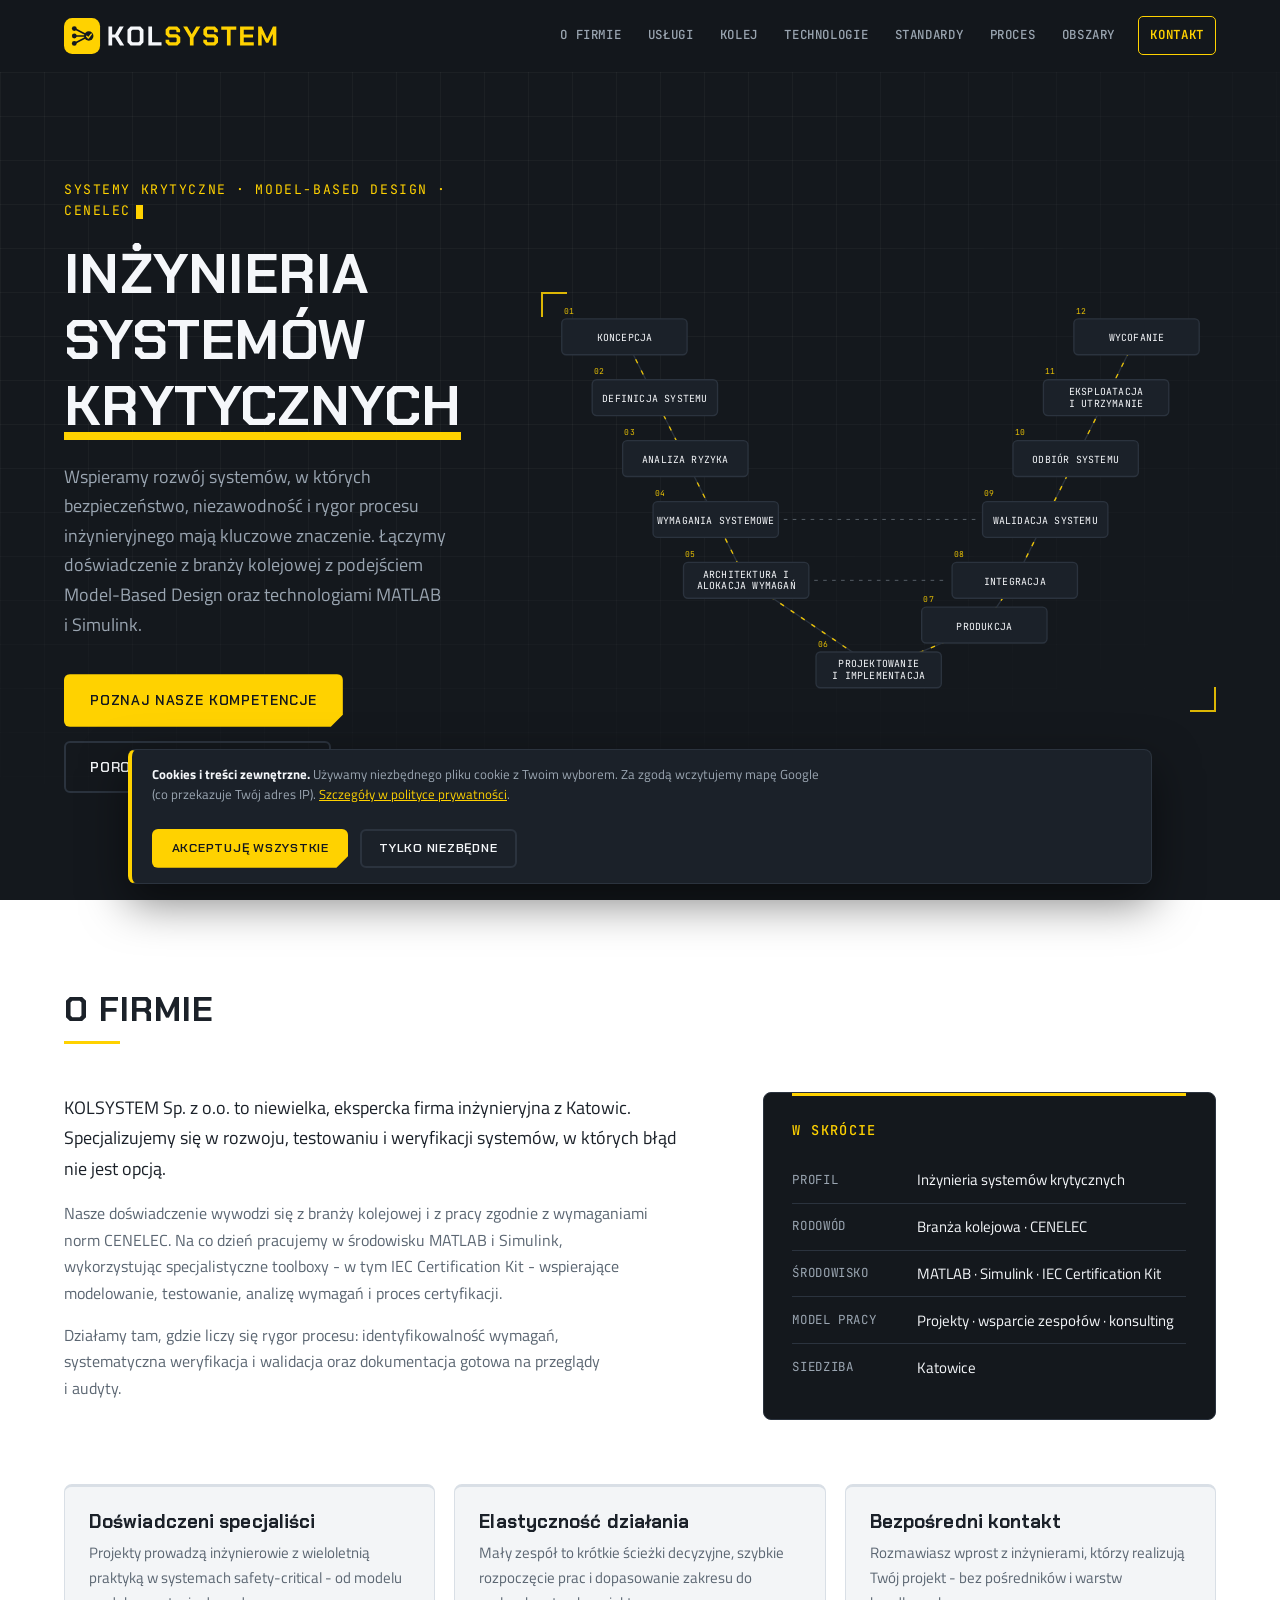
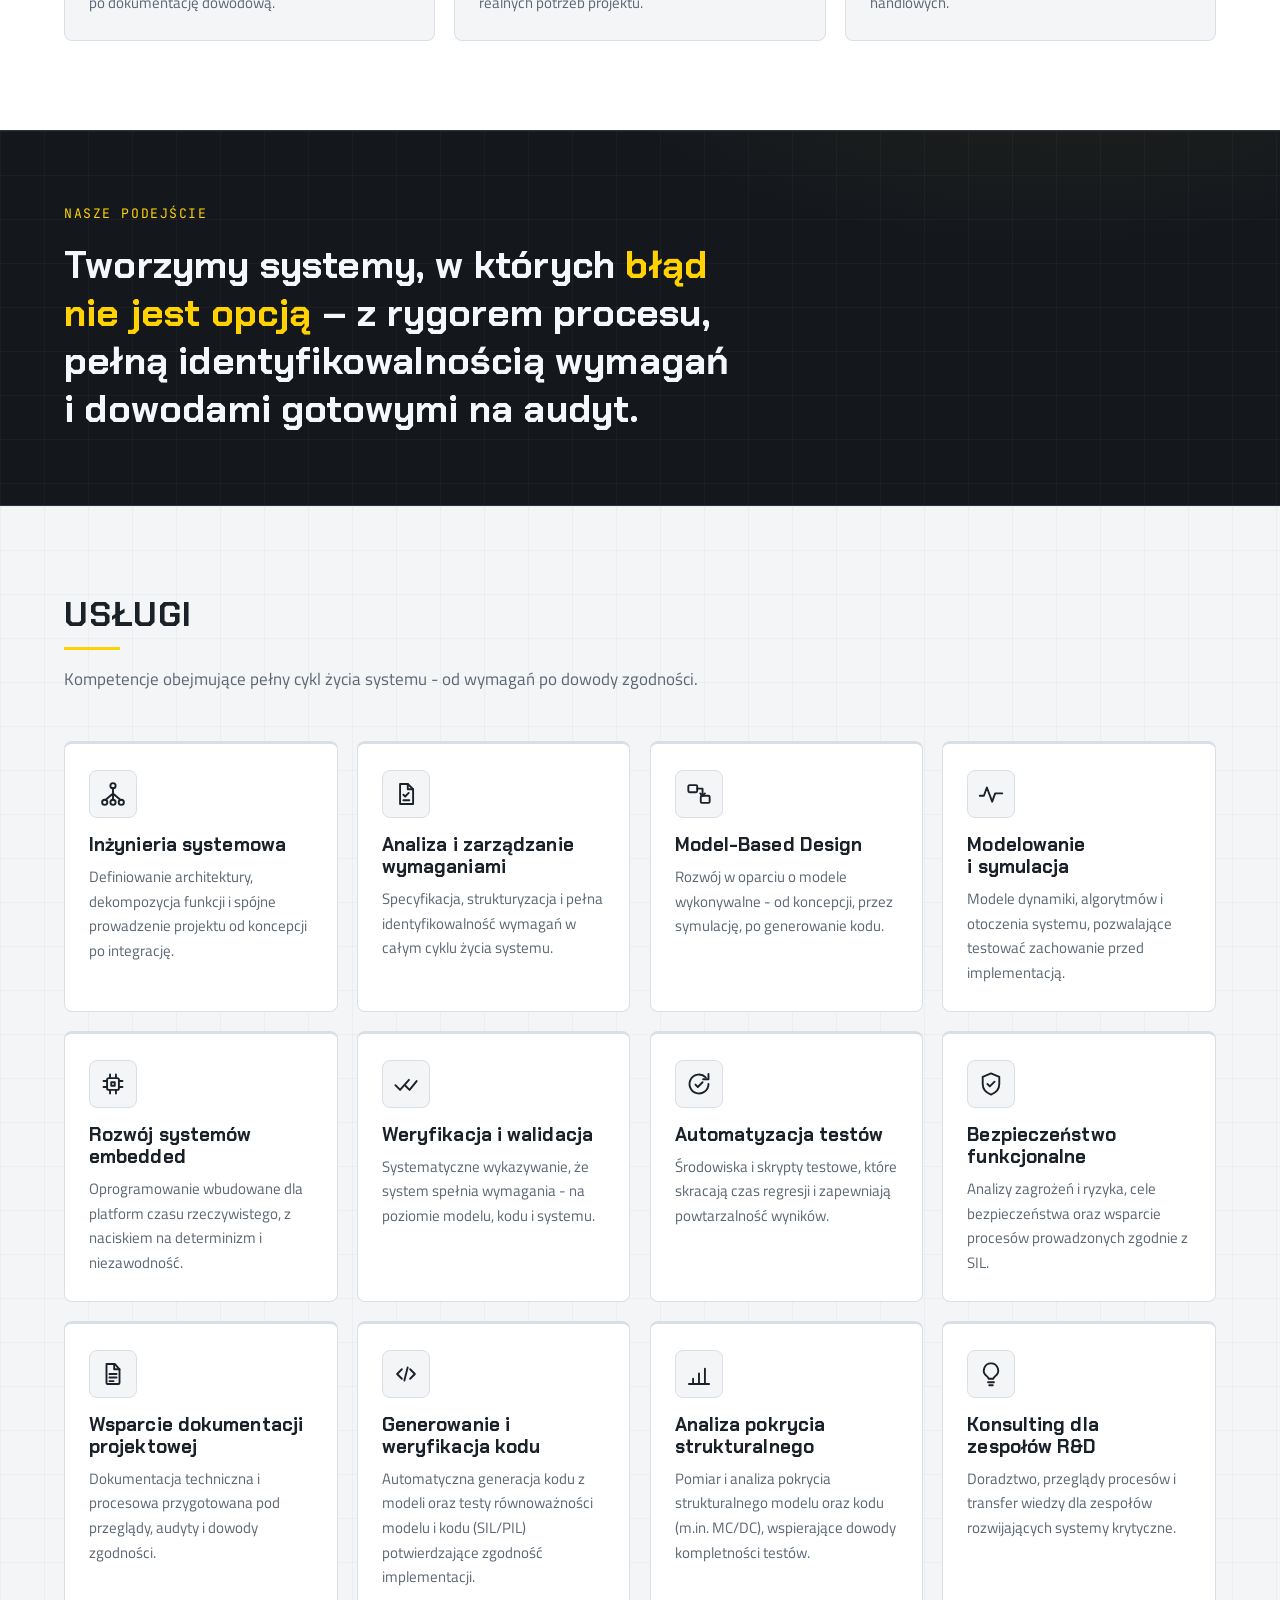
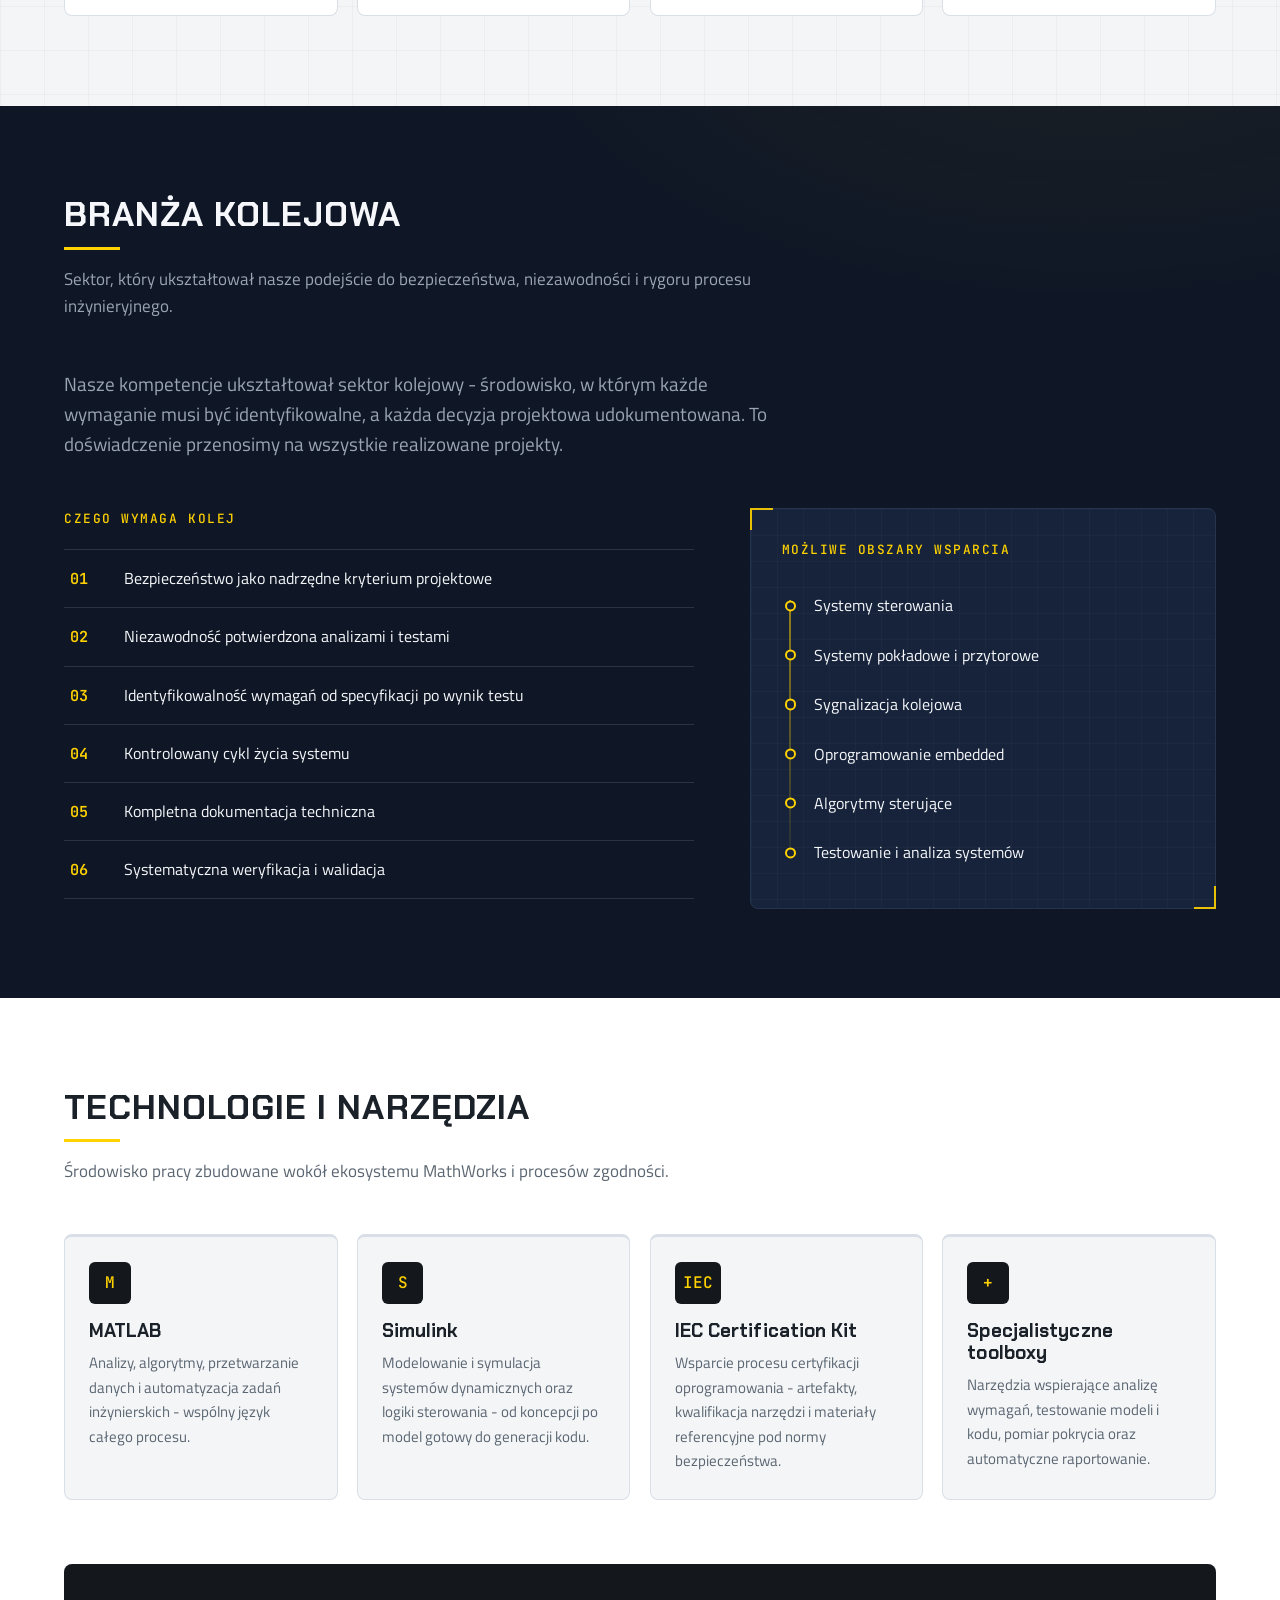
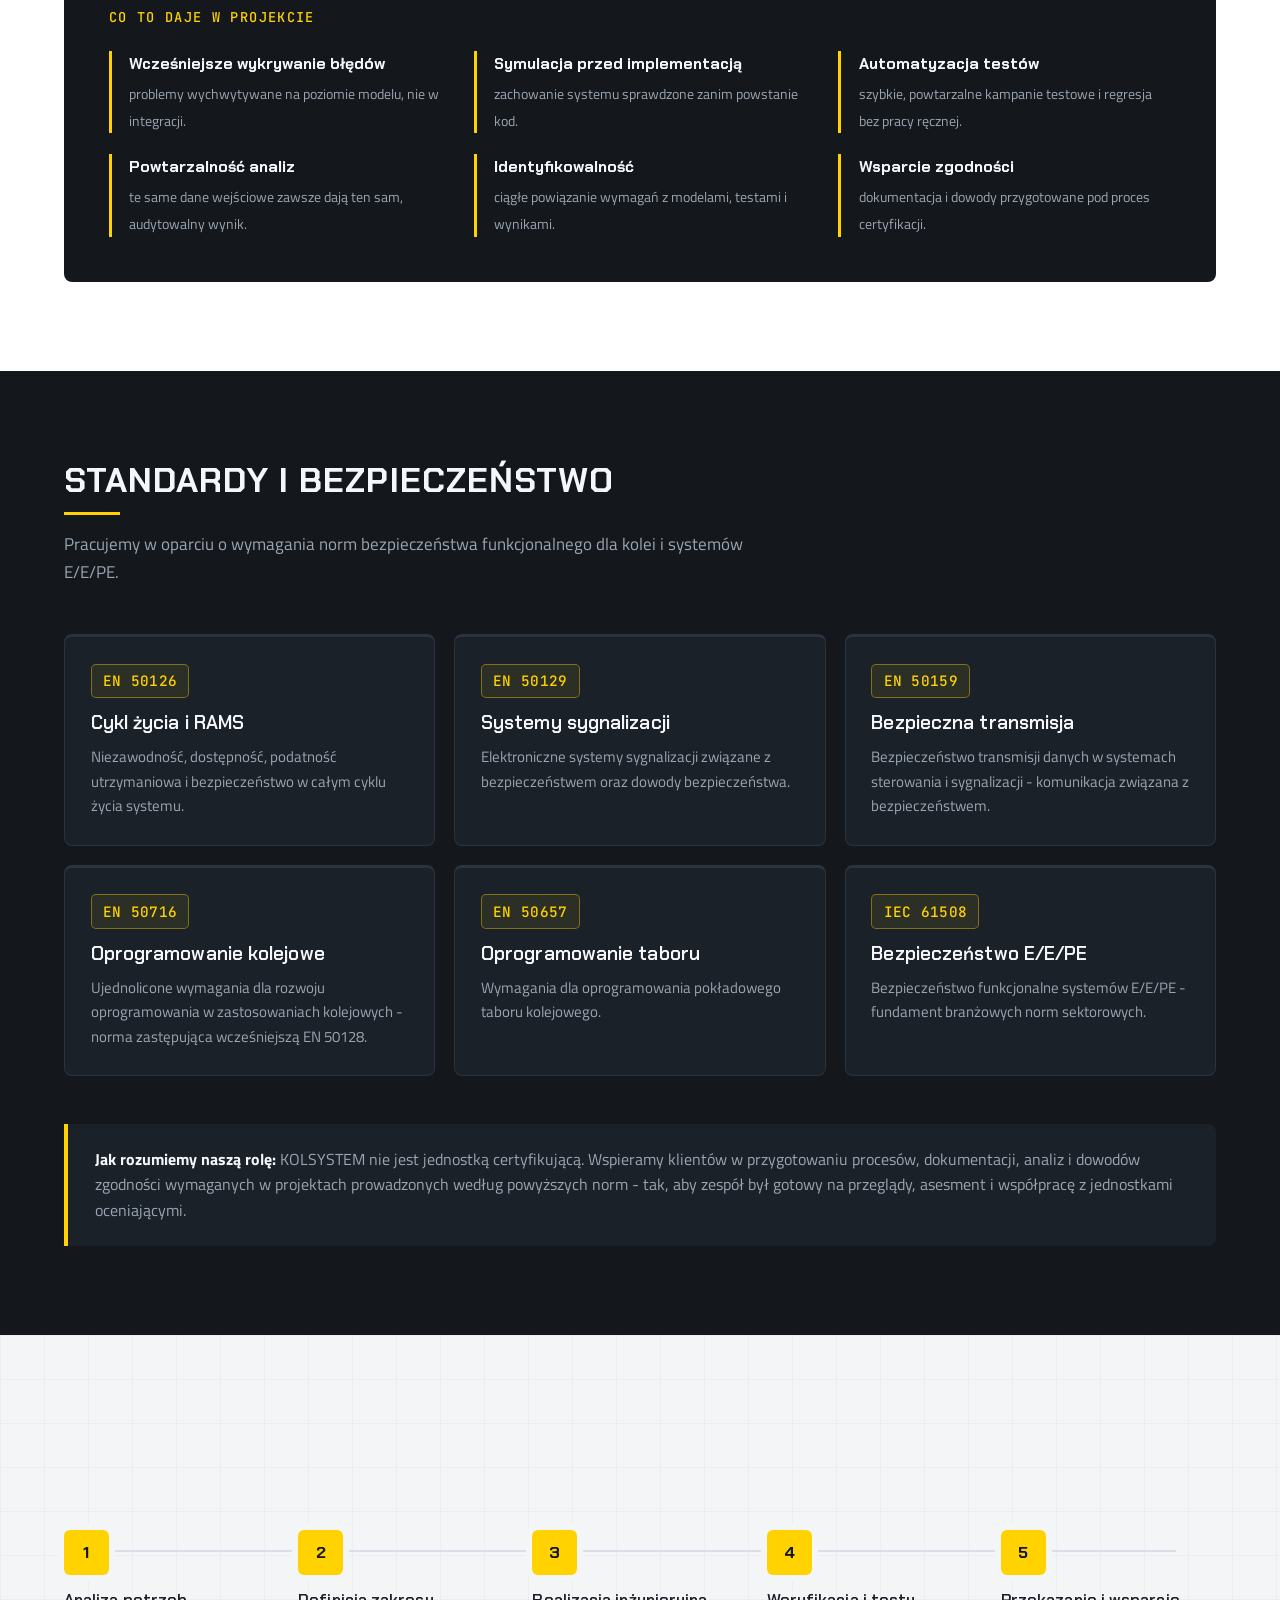
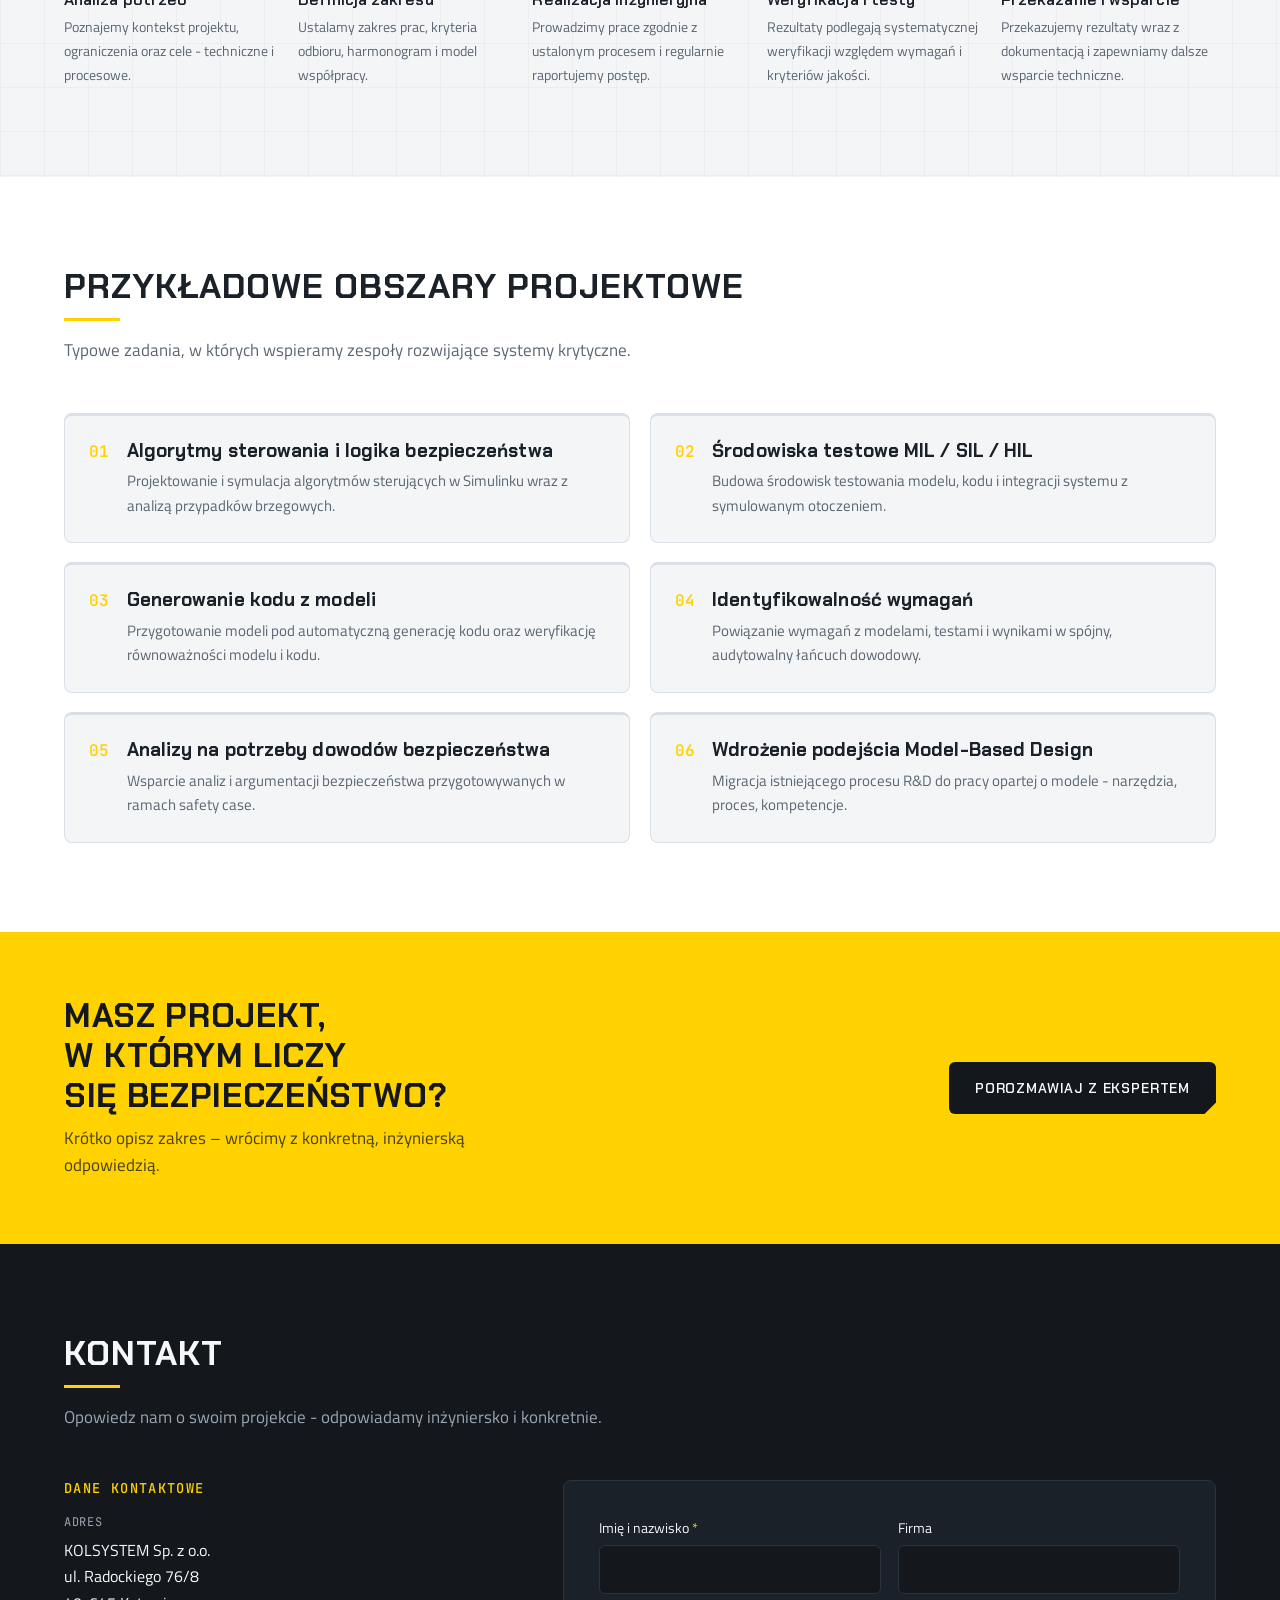
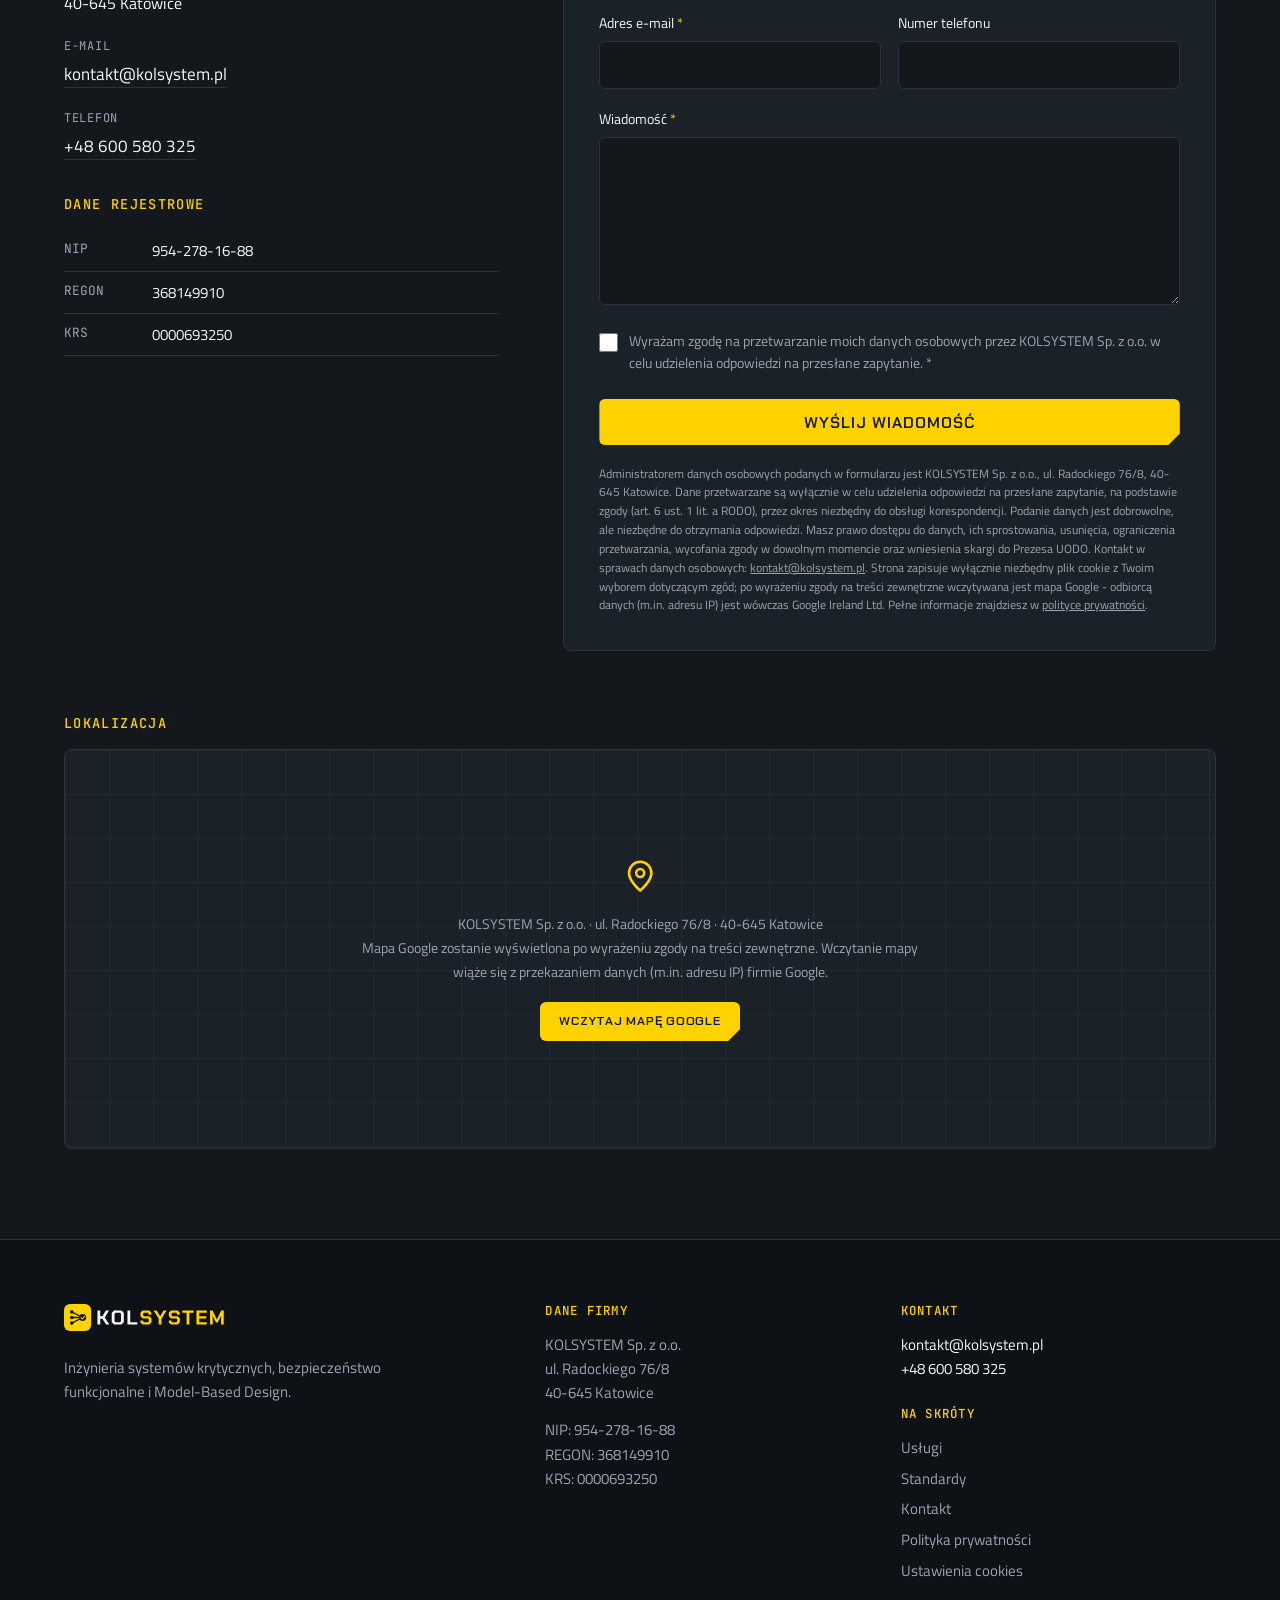
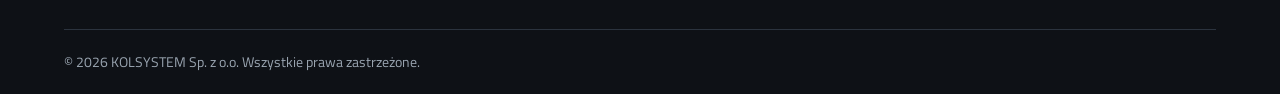
==== index.html @ 6dff1553 "Zrobienie profesjonalnego brandu" ====
<!DOCTYPE html>
<html lang="pl">
<head>
  <meta charset="UTF-8">
  <meta name="viewport" content="width=device-width, initial-scale=1.0">
  <title>KOLSYSTEM – Inżynieria systemów krytycznych | MATLAB, Simulink, CENELEC</title>
  <meta name="description" content="KOLSYSTEM Sp. z o.o. – ekspercka firma inżynieryjna z Katowic. Systemy krytyczne, bezpieczeństwo funkcjonalne, Model-Based Design, MATLAB i Simulink, weryfikacja i walidacja zgodnie z normami CENELEC.">
  <meta name="robots" content="index,follow">
  <meta name="author" content="KOLSYSTEM Sp. z o.o.">
  <meta name="theme-color" content="#14181d">
  <link rel="canonical" href="https://kolsystem.pl/">
  <link rel="icon" type="image/svg+xml" href="assets/brand/favicon.svg">
  <link rel="apple-touch-icon" href="assets/brand/apple-touch-icon.png">
  <link rel="alternate icon" href="assets/brand/favicon.ico" sizes="32x32">

  <!-- Open Graph -->
  <meta property="og:type" content="website">
  <meta property="og:site_name" content="KOLSYSTEM">
  <meta property="og:title" content="KOLSYSTEM – Inżynieria systemów krytycznych">
  <meta property="og:description" content="Bezpieczeństwo funkcjonalne, Model-Based Design, MATLAB i Simulink, normy CENELEC. Ekspercka firma inżynieryjna z Katowic.">
  <meta property="og:url" content="https://kolsystem.pl/">
  <meta property="og:locale" content="pl_PL">
  <meta property="og:image" content="https://kolsystem.pl/assets/brand/social-share-1200x630.png">
  <meta property="og:image:width" content="1200">
  <meta property="og:image:height" content="630">
  <meta property="og:image:alt" content="KOLSYSTEM – inżynieria systemów krytycznych, Model-Based Design, CENELEC">

  <!-- Twitter Card -->
  <meta name="twitter:card" content="summary_large_image">
  <meta name="twitter:title" content="KOLSYSTEM – Inżynieria systemów krytycznych">
  <meta name="twitter:description" content="Bezpieczeństwo funkcjonalne, Model-Based Design, MATLAB i Simulink, normy CENELEC. Ekspercka firma inżynieryjna z Katowic.">
  <meta name="twitter:image" content="https://kolsystem.pl/assets/brand/social-share-1200x630.png">

  <!-- Fonty hostowane lokalnie (reguły @font-face w style.css) -->
  <link rel="preload" href="assets/fonts/titillium-web-400-latin.woff2" as="font" type="font/woff2" crossorigin>
  <link rel="preload" href="assets/fonts/titillium-web-400-latin-ext.woff2" as="font" type="font/woff2" crossorigin>
  <link rel="preload" href="assets/fonts/chakra-petch-700-latin.woff2" as="font" type="font/woff2" crossorigin>
  <link rel="preload" href="assets/fonts/chakra-petch-700-latin-ext.woff2" as="font" type="font/woff2" crossorigin>

  <link rel="stylesheet" href="assets/css/style.css">

  <!-- Dane strukturalne dla wyszukiwarek -->
  <script type="application/ld+json">
  {
    "@context": "https://schema.org",
    "@graph": [
      {
        "@type": "Organization",
        "@id": "https://kolsystem.pl/#organization",
        "name": "KOLSYSTEM Sp. z o.o.",
        "legalName": "KOLSYSTEM Spółka z ograniczoną odpowiedzialnością",
        "url": "https://kolsystem.pl/",
        "email": "kontakt@kolsystem.pl",
        "telephone": "+48600580325",
        "taxID": "9542781688",
        "vatID": "PL9542781688",
        "address": {
          "@type": "PostalAddress",
          "streetAddress": "ul. Radockiego 76/8",
          "postalCode": "40-645",
          "addressLocality": "Katowice",
          "addressRegion": "śląskie",
          "addressCountry": "PL"
        },
        "contactPoint": {
          "@type": "ContactPoint",
          "contactType": "customer service",
          "email": "kontakt@kolsystem.pl",
          "telephone": "+48600580325",
          "availableLanguage": ["pl", "en"]
        },
        "areaServed": "PL",
        "hasMap": "https://maps.google.com/maps?q=ul.+Radockiego+76,+40-645+Katowice",
        "knowsAbout": [
          "inżynieria systemów krytycznych",
          "bezpieczeństwo funkcjonalne",
          "Model-Based Design",
          "MATLAB",
          "Simulink",
          "IEC Certification Kit",
          "normy CENELEC",
          "EN 50126",
          "EN 50129",
          "EN 50159",
          "EN 50716",
          "weryfikacja i walidacja",
          "systemy embedded",
          "sygnalizacja kolejowa"
        ],
        "hasOfferCatalog": {
          "@type": "OfferCatalog",
          "name": "Usługi inżynieryjne",
          "itemListElement": [
            { "@type": "Offer", "itemOffered": { "@type": "Service", "name": "Inżynieria systemowa" } },
            { "@type": "Offer", "itemOffered": { "@type": "Service", "name": "Analiza i zarządzanie wymaganiami" } },
            { "@type": "Offer", "itemOffered": { "@type": "Service", "name": "Model-Based Design" } },
            { "@type": "Offer", "itemOffered": { "@type": "Service", "name": "Modelowanie i symulacja" } },
            { "@type": "Offer", "itemOffered": { "@type": "Service", "name": "Rozwój systemów embedded" } },
            { "@type": "Offer", "itemOffered": { "@type": "Service", "name": "Weryfikacja i walidacja" } },
            { "@type": "Offer", "itemOffered": { "@type": "Service", "name": "Automatyzacja testów" } },
            { "@type": "Offer", "itemOffered": { "@type": "Service", "name": "Bezpieczeństwo funkcjonalne" } },
            { "@type": "Offer", "itemOffered": { "@type": "Service", "name": "Wsparcie dokumentacji projektowej" } },
            { "@type": "Offer", "itemOffered": { "@type": "Service", "name": "Konsulting dla zespołów R&D" } }
          ]
        }
      },
      {
        "@type": "WebSite",
        "@id": "https://kolsystem.pl/#website",
        "url": "https://kolsystem.pl/",
        "name": "KOLSYSTEM",
        "inLanguage": "pl-PL",
        "publisher": { "@id": "https://kolsystem.pl/#organization" }
      },
      {
        "@type": "WebPage",
        "@id": "https://kolsystem.pl/#webpage",
        "url": "https://kolsystem.pl/",
        "name": "KOLSYSTEM – Inżynieria systemów krytycznych",
        "description": "Ekspercka firma inżynieryjna z Katowic: systemy krytyczne, bezpieczeństwo funkcjonalne, Model-Based Design, MATLAB i Simulink, weryfikacja i walidacja wg norm CENELEC.",
        "inLanguage": "pl-PL",
        "isPartOf": { "@id": "https://kolsystem.pl/#website" },
        "about": { "@id": "https://kolsystem.pl/#organization" },
        "primaryImageOfPage": "https://kolsystem.pl/assets/brand/social-share-1200x630.png"
      }
    ]
  }
  </script>
</head>
<body>

<a class="skip-link" href="#main">Przejdź do treści</a>

<!-- ============================== NAGŁÓWEK ============================== -->
<header class="site-header" id="top">
  <div class="container header-inner">
    <a href="#top" class="logo" aria-label="KOLSYSTEM – strona główna">
      <img class="logo-image" src="assets/brand/logo-horizontal-primary.svg" width="4510" height="760" alt="">
    </a>

    <button class="nav-toggle" type="button" aria-controls="site-nav" aria-expanded="false">
      <span class="nav-toggle-label">Menu</span>
      <span class="nav-toggle-bars" aria-hidden="true"><i></i><i></i><i></i></span>
    </button>

    <nav class="site-nav" id="site-nav" aria-label="Nawigacja główna">
      <ul>
        <li><a href="#o-firmie">O firmie</a></li>
        <li><a href="#uslugi">Usługi</a></li>
        <li><a href="#kolej">Kolej</a></li>
        <li><a href="#technologie">Technologie</a></li>
        <li><a href="#standardy">Standardy</a></li>
        <li><a href="#proces">Proces</a></li>
        <li><a href="#obszary">Obszary</a></li>
        <li><a href="#kontakt" class="nav-cta">Kontakt</a></li>
      </ul>
    </nav>
  </div>
</header>

<main id="main">

  <!-- ============================== HERO ============================== -->
  <section class="hero" aria-label="Wprowadzenie">
    <div class="hero-bg" aria-hidden="true"></div>
    <div class="container hero-inner">

      <div class="hero-copy">
        <p class="eyebrow" data-reveal>Systemy krytyczne · Model-Based Design · CENELEC<span class="cursor" aria-hidden="true"></span></p>
        <h1 data-reveal class="d1">Inżynieria systemów <span class="accent-underline">krytycznych</span></h1>
        <p class="hero-lead" data-reveal data-delay="2">
          Wspieramy rozwój systemów, w&nbsp;których bezpieczeństwo, niezawodność i&nbsp;rygor procesu
          inżynieryjnego mają kluczowe znaczenie. Łączymy doświadczenie z&nbsp;branży kolejowej
          z&nbsp;podejściem Model-Based Design oraz technologiami MATLAB i&nbsp;Simulink.
        </p>
        <div class="hero-actions" data-reveal data-delay="3">
          <a href="#uslugi" class="btn btn-primary">Poznaj nasze kompetencje</a>
          <a href="#kontakt" class="btn btn-ghost">Porozmawiaj z ekspertem</a>
        </div>
      </div>

      <!-- Animowany diagram: przepływ MBD + odpowiedź skokowa -->
      <div class="hero-visual" data-reveal data-delay="3" aria-hidden="true">
        <svg class="hero-diagram" viewBox="4 28 732 448" focusable="false">
          <!-- Ścieżka cyklu (pod blokami) + animowany przepływ -->
          <g class="diagram-links">
            <path d="M86 68 120 136 154 204 188 272 222 340 370 440 488 390 522 340 556 272 590 204 624 136 658 68"/>
          </g>
          <g class="diagram-flow">
            <path d="M86 68 120 136 154 204 188 272 222 340 370 440 488 390 522 340 556 272 590 204 624 136 658 68"/>
          </g>

          <!-- Relacje weryfikacji i walidacji między gałęziami -->
          <g class="v-verif">
            <path d="M264 272H480"/>
            <path d="M298 340H446"/>
          </g>

          <!-- Fazy 1–12 cyklu życia wg EN 50126-1 -->
          <g class="diagram-blocks">
            <rect x="16"  y="48"  width="140" height="40" rx="5"/>
            <rect x="50"  y="116" width="140" height="40" rx="5"/>
            <rect x="84"  y="184" width="140" height="40" rx="5"/>
            <rect x="118" y="252" width="140" height="40" rx="5"/>
            <rect x="152" y="320" width="140" height="40" rx="5"/>
            <rect x="300" y="420" width="140" height="40" rx="5"/>
            <rect x="418" y="370" width="140" height="40" rx="5"/>
            <rect x="452" y="320" width="140" height="40" rx="5"/>
            <rect x="486" y="252" width="140" height="40" rx="5"/>
            <rect x="520" y="184" width="140" height="40" rx="5"/>
            <rect x="554" y="116" width="140" height="40" rx="5"/>
            <rect x="588" y="48"  width="140" height="40" rx="5"/>

            <text class="v-num" x="18"  y="42">01</text>
            <text class="v-num" x="52"  y="110">02</text>
            <text class="v-num" x="86"  y="178">03</text>
            <text class="v-num" x="120" y="246">04</text>
            <text class="v-num" x="154" y="314">05</text>
            <text class="v-num" x="302" y="414">06</text>
            <text class="v-num" x="420" y="364">07</text>
            <text class="v-num" x="454" y="314">08</text>
            <text class="v-num" x="488" y="246">09</text>
            <text class="v-num" x="522" y="178">10</text>
            <text class="v-num" x="556" y="110">11</text>
            <text class="v-num" x="590" y="42">12</text>

            <text x="86"  y="73">KONCEPCJA</text>
            <text x="120" y="141">DEFINICJA SYSTEMU</text>
            <text x="154" y="209">ANALIZA RYZYKA</text>
            <text x="188" y="277">WYMAGANIA SYSTEMOWE</text>
            <text x="222" y="337"><tspan x="222">ARCHITEKTURA I</tspan><tspan x="222" y="350">ALOKACJA WYMAGAŃ</tspan></text>
            <text x="370" y="437"><tspan x="370">PROJEKTOWANIE</tspan><tspan x="370" y="450">I IMPLEMENTACJA</tspan></text>
            <text x="488" y="395">PRODUKCJA</text>
            <text x="522" y="345">INTEGRACJA</text>
            <text x="556" y="277">WALIDACJA SYSTEMU</text>
            <text x="590" y="209">ODBIÓR SYSTEMU</text>
            <text x="624" y="133"><tspan x="624">EKSPLOATACJA</tspan><tspan x="624" y="146">I UTRZYMANIE</tspan></text>
            <text x="658" y="73">WYCOFANIE</text>
          </g>
        </svg>
      </div>

    </div>
  </section>

  <!-- ============================== O FIRMIE ============================== -->
  <section class="section section--light" id="o-firmie" aria-labelledby="o-firmie-h">
    <div class="container">
      <header class="section-head" data-reveal>
        <h2 id="o-firmie-h">O firmie</h2>
      </header>

      <div class="about-grid">
        <div class="about-copy" data-reveal>
          <p class="section-lead">
            KOLSYSTEM Sp. z o.o. to niewielka, ekspercka firma inżynieryjna z&nbsp;Katowic.
            Specjalizujemy się w&nbsp;rozwoju, testowaniu i&nbsp;weryfikacji systemów, w&nbsp;których
            błąd nie jest opcją.
          </p>
          <p>
            Nasze doświadczenie wywodzi się z&nbsp;branży kolejowej i&nbsp;z&nbsp;pracy zgodnie
            z&nbsp;wymaganiami norm CENELEC. Na co dzień pracujemy w&nbsp;środowisku MATLAB
            i&nbsp;Simulink, wykorzystując specjalistyczne toolboxy - w&nbsp;tym IEC Certification Kit -
            wspierające modelowanie, testowanie, analizę wymagań i&nbsp;proces certyfikacji.
          </p>
          <p>
            Działamy tam, gdzie liczy się rygor procesu: identyfikowalność wymagań, systematyczna
            weryfikacja i&nbsp;walidacja oraz dokumentacja gotowa na przeglądy i&nbsp;audyty.
          </p>
        </div>

        <aside class="spec-card" data-reveal data-delay="2" aria-label="KOLSYSTEM w skrócie">
          <h3 class="spec-title">W skrócie</h3>
          <dl class="spec-list">
            <div><dt>Profil</dt><dd>Inżynieria systemów krytycznych</dd></div>
            <div><dt>Rodowód</dt><dd>Branża kolejowa · CENELEC</dd></div>
            <div><dt>Środowisko</dt><dd>MATLAB · Simulink · IEC Certification Kit</dd></div>
            <div><dt>Model pracy</dt><dd>Projekty · wsparcie zespołów · konsulting</dd></div>
            <div><dt>Siedziba</dt><dd>Katowice</dd></div>
          </dl>
        </aside>
      </div>

      <ul class="advantages">
        <li class="advantage" data-reveal>
          <h3>Doświadczeni specjaliści</h3>
          <p>Projekty prowadzą inżynierowie z wieloletnią praktyką w systemach safety-critical - od modelu po dokumentację dowodową.</p>
        </li>
        <li class="advantage" data-reveal data-delay="2">
          <h3>Elastyczność działania</h3>
          <p>Mały zespół to krótkie ścieżki decyzyjne, szybkie rozpoczęcie prac i dopasowanie zakresu do realnych potrzeb projektu.</p>
        </li>
        <li class="advantage" data-reveal data-delay="3">
          <h3>Bezpośredni kontakt</h3>
          <p>Rozmawiasz wprost z inżynierami, którzy realizują Twój projekt - bez pośredników i warstw handlowych.</p>
        </li>
      </ul>
    </div>
  </section>

  <!-- ============================== MANIFEST ============================== -->
  <section class="statement" aria-label="Nasze podejście">
    <div class="container" data-reveal>
      <p class="statement-eyebrow">Nasze podejście</p>
      <p class="statement-text">Tworzymy systemy, w&nbsp;których <span>błąd nie jest opcją</span> &ndash; z&nbsp;rygorem procesu, pełną identyfikowalnością wymagań i&nbsp;dowodami gotowymi na audyt.</p>
    </div>
  </section>

  <!-- ============================== USŁUGI ============================== -->
  <section class="section section--gray" id="uslugi" aria-labelledby="uslugi-h">
    <div class="container">
      <header class="section-head" data-reveal>
        <h2 id="uslugi-h">Usługi</h2>
        <p class="section-sub">Kompetencje obejmujące pełny cykl życia systemu - od wymagań po dowody zgodności.</p>
      </header>

      <ul class="cards-grid services-grid">
        <li class="card" data-reveal>
          <svg class="card-icon" viewBox="0 0 24 24" aria-hidden="true"><circle cx="12" cy="5" r="2.2"/><circle cx="5" cy="19" r="2.2"/><circle cx="12" cy="19" r="2.2"/><circle cx="19" cy="19" r="2.2"/><path d="M12 7.2v9.6M12 11.5 5.6 17M12 11.5l6.4 5.5"/></svg>
          <h3>Inżynieria systemowa</h3>
          <p>Definiowanie architektury, dekompozycja funkcji i spójne prowadzenie projektu od koncepcji po integrację.</p>
        </li>
        <li class="card" data-reveal data-delay="2">
          <svg class="card-icon" viewBox="0 0 24 24" aria-hidden="true"><path d="M7 3.5h6.5L18 8v12.5H7z"/><path d="M13.5 3.5V8H18"/><path d="m9.8 12.6 1.5 1.5 3-3"/><path d="M9.8 17.3h5"/></svg>
          <h3>Analiza i zarządzanie wymaganiami</h3>
          <p>Specyfikacja, strukturyzacja i pełna identyfikowalność wymagań w całym cyklu życia systemu.</p>
        </li>
        <li class="card" data-reveal data-delay="3">
          <svg class="card-icon" viewBox="0 0 24 24" aria-hidden="true"><rect x="3" y="4.5" width="7.5" height="6" rx="1"/><rect x="13.5" y="13.5" width="7.5" height="6" rx="1"/><path d="M10.5 7.5h4.5v6"/><path d="m13 11.5 2 2 2-2"/></svg>
          <h3>Model-Based Design</h3>
          <p>Rozwój w oparciu o modele wykonywalne - od koncepcji, przez symulację, po generowanie kodu.</p>
        </li>
        <li class="card" data-reveal>
          <svg class="card-icon" viewBox="0 0 24 24" aria-hidden="true"><path d="M2.5 13.5H6l2.5-7 4.5 12 2.5-7h6"/></svg>
          <h3>Modelowanie i symulacja</h3>
          <p>Modele dynamiki, algorytmów i otoczenia systemu, pozwalające testować zachowanie przed implementacją.</p>
        </li>
        <li class="card" data-reveal data-delay="2">
          <svg class="card-icon" viewBox="0 0 24 24" aria-hidden="true"><rect x="7" y="7" width="10" height="10" rx="1.5"/><rect x="10.5" y="10.5" width="3" height="3"/><path d="M9.5 7V4m5 3V4m-5 16v-3m5 3v-3M7 9.5H4m3 5H4m16-5h-3m3 5h-3"/></svg>
          <h3>Rozwój systemów embedded</h3>
          <p>Oprogramowanie wbudowane dla platform czasu rzeczywistego, z naciskiem na determinizm i niezawodność.</p>
        </li>
        <li class="card" data-reveal data-delay="3">
          <svg class="card-icon" viewBox="0 0 24 24" aria-hidden="true"><path d="m3 13 4 4 7.5-8.5"/><path d="m11.5 13.5 3.5 3.5L21 9.5"/></svg>
          <h3>Weryfikacja i walidacja</h3>
          <p>Systematyczne wykazywanie, że system spełnia wymagania - na poziomie modelu, kodu i systemu.</p>
        </li>
        <li class="card" data-reveal>
          <svg class="card-icon" viewBox="0 0 24 24" aria-hidden="true"><path d="M20 12a8 8 0 1 1-2.3-5.6"/><path d="M20 3.5V8h-4.5"/><path d="m9 12.5 2 2 4-4"/></svg>
          <h3>Automatyzacja testów</h3>
          <p>Środowiska i skrypty testowe, które skracają czas regresji i zapewniają powtarzalność wyników.</p>
        </li>
        <li class="card" data-reveal data-delay="2">
          <svg class="card-icon" viewBox="0 0 24 24" aria-hidden="true"><path d="m12 3 7 3v6c0 4.4-3 7.4-7 9-4-1.6-7-4.6-7-9V6z"/><path d="m9 12 2 2 4-4"/></svg>
          <h3>Bezpieczeństwo funkcjonalne</h3>
          <p>Analizy zagrożeń i ryzyka, cele bezpieczeństwa oraz wsparcie procesów prowadzonych zgodnie z SIL.</p>
        </li>
        <li class="card" data-reveal data-delay="3">
          <svg class="card-icon" viewBox="0 0 24 24" aria-hidden="true"><path d="M6.5 3.5h7L17.5 8v11.5a1 1 0 0 1-1 1h-9a1 1 0 0 1-1-1V4.5a1 1 0 0 1 1-1z"/><path d="M13 3.5V8h4.5"/><path d="M9 12h6M9 15h6M9 18h3.5"/></svg>
          <h3>Wsparcie dokumentacji projektowej</h3>
          <p>Dokumentacja techniczna i procesowa przygotowana pod przeglądy, audyty i dowody zgodności.</p>
        </li>
        <li class="card" data-reveal>
          <svg class="card-icon" viewBox="0 0 24 24" aria-hidden="true"><path d="M8.5 8 4.5 12l4 4"/><path d="m15.5 8 4 4-4 4"/><path d="M13.4 6.5 10.6 17.5"/></svg>
          <h3>Generowanie i weryfikacja kodu</h3>
          <p>Automatyczna generacja kodu z modeli oraz testy równoważności modelu i kodu (SIL/PIL) potwierdzające zgodność implementacji.</p>
        </li>
        <li class="card" data-reveal data-delay="2">
          <svg class="card-icon" viewBox="0 0 24 24" aria-hidden="true"><path d="M3.5 20.5h17"/><path d="M7 20.5v-4.5M12 20.5v-9M17 20.5v-13"/></svg>
          <h3>Analiza pokrycia strukturalnego</h3>
          <p>Pomiar i analiza pokrycia strukturalnego modelu oraz kodu (m.in. MC/DC), wspierające dowody kompletności testów.</p>
        </li>
        <li class="card" data-reveal data-delay="3">
          <svg class="card-icon" viewBox="0 0 24 24" aria-hidden="true"><path d="M12 3a6 6 0 0 0-3.5 10.9c.9.7 1.5 1.3 1.5 2.1h4c0-.8.6-1.4 1.5-2.1A6 6 0 0 0 12 3z"/><path d="M9.5 19h5M10.5 21.5h3"/></svg>
          <h3>Konsulting dla zespołów R&amp;D</h3>
          <p>Doradztwo, przeglądy procesów i transfer wiedzy dla zespołów rozwijających systemy krytyczne.</p>
        </li>
      </ul>
    </div>
  </section>

  <!-- ============================== BRANŻA KOLEJOWA ============================== -->
  <section class="section section--navy" id="kolej" aria-labelledby="kolej-h">
    <div class="container">
      <header class="section-head" data-reveal>
        <h2 id="kolej-h">Branża kolejowa</h2>
        <p class="section-sub">Sektor, który ukształtował nasze podejście do bezpieczeństwa, niezawodności i rygoru procesu inżynieryjnego.</p>
      </header>

      <p class="rail-lead" data-reveal>
        Nasze kompetencje ukształtował sektor kolejowy - środowisko, w&nbsp;którym każde
        wymaganie musi być identyfikowalne, a&nbsp;każda decyzja projektowa udokumentowana.
        To doświadczenie przenosimy na wszystkie realizowane projekty.
      </p>

      <div class="rail-layout">
        <div class="rail-reqs-wrap" data-reveal>
          <span class="rail-eyebrow">Czego wymaga kolej</span>
          <ul class="rail-reqs">
            <li><span class="rail-reqs-num" aria-hidden="true">01</span><span class="rail-reqs-text">Bezpieczeństwo jako nadrzędne kryterium projektowe</span></li>
            <li><span class="rail-reqs-num" aria-hidden="true">02</span><span class="rail-reqs-text">Niezawodność potwierdzona analizami i&nbsp;testami</span></li>
            <li><span class="rail-reqs-num" aria-hidden="true">03</span><span class="rail-reqs-text">Identyfikowalność wymagań od specyfikacji po wynik testu</span></li>
            <li><span class="rail-reqs-num" aria-hidden="true">04</span><span class="rail-reqs-text">Kontrolowany cykl życia systemu</span></li>
            <li><span class="rail-reqs-num" aria-hidden="true">05</span><span class="rail-reqs-text">Kompletna dokumentacja techniczna</span></li>
            <li><span class="rail-reqs-num" aria-hidden="true">06</span><span class="rail-reqs-text">Systematyczna weryfikacja i&nbsp;walidacja</span></li>
          </ul>
        </div>

        <aside class="rail-panel" data-reveal data-delay="2" aria-label="Możliwe obszary wsparcia">
          <span class="rail-eyebrow">Możliwe obszary wsparcia</span>
          <ul class="rail-chain">
            <li>Systemy sterowania</li>
            <li>Systemy pokładowe i&nbsp;przytorowe</li>
            <li>Sygnalizacja kolejowa</li>
            <li>Oprogramowanie embedded</li>
            <li>Algorytmy sterujące</li>
            <li>Testowanie i&nbsp;analiza systemów</li>
          </ul>
        </aside>
      </div>
    </div>
  </section>

  <!-- ============================== TECHNOLOGIE ============================== -->
  <section class="section section--light" id="technologie" aria-labelledby="technologie-h">
    <div class="container">
      <header class="section-head" data-reveal>
        <h2 id="technologie-h">Technologie i narzędzia</h2>
        <p class="section-sub">Środowisko pracy zbudowane wokół ekosystemu MathWorks i procesów zgodności.</p>
      </header>

      <ul class="tech-grid">
        <li class="tech-card" data-reveal>
          <span class="tech-badge">M</span>
          <h3>MATLAB</h3>
          <p>Analizy, algorytmy, przetwarzanie danych i automatyzacja zadań inżynierskich - wspólny język całego procesu.</p>
        </li>
        <li class="tech-card" data-reveal data-delay="2">
          <span class="tech-badge">S</span>
          <h3>Simulink</h3>
          <p>Modelowanie i symulacja systemów dynamicznych oraz logiki sterowania - od koncepcji po model gotowy do generacji kodu.</p>
        </li>
        <li class="tech-card" data-reveal data-delay="3">
          <span class="tech-badge">IEC</span>
          <h3>IEC Certification Kit</h3>
          <p>Wsparcie procesu certyfikacji oprogramowania - artefakty, kwalifikacja narzędzi i materiały referencyjne pod normy bezpieczeństwa.</p>
        </li>
        <li class="tech-card" data-reveal data-delay="4">
          <span class="tech-badge">+</span>
          <h3>Specjalistyczne toolboxy</h3>
          <p>Narzędzia wspierające analizę wymagań, testowanie modeli i kodu, pomiar pokrycia oraz automatyczne raportowanie.</p>
        </li>
      </ul>

      <div class="value-block" data-reveal>
        <h3 class="value-title">Co to daje w projekcie</h3>
        <ul class="value-grid">
          <li><strong>Wcześniejsze wykrywanie błędów</strong><span>problemy wychwytywane na poziomie modelu, nie w integracji.</span></li>
          <li><strong>Symulacja przed implementacją</strong><span>zachowanie systemu sprawdzone zanim powstanie kod.</span></li>
          <li><strong>Automatyzacja testów</strong><span>szybkie, powtarzalne kampanie testowe i regresja bez pracy ręcznej.</span></li>
          <li><strong>Powtarzalność analiz</strong><span>te same dane wejściowe zawsze dają ten sam, audytowalny wynik.</span></li>
          <li><strong>Identyfikowalność</strong><span>ciągłe powiązanie wymagań z modelami, testami i wynikami.</span></li>
          <li><strong>Wsparcie zgodności</strong><span>dokumentacja i dowody przygotowane pod proces certyfikacji.</span></li>
        </ul>
      </div>
    </div>
  </section>

  <!-- ============================== STANDARDY ============================== -->
  <section class="section section--dark" id="standardy" aria-labelledby="standardy-h">
    <div class="container">
      <header class="section-head" data-reveal>
        <h2 id="standardy-h">Standardy i bezpieczeństwo</h2>
        <p class="section-sub">Pracujemy w oparciu o wymagania norm bezpieczeństwa funkcjonalnego dla kolei i systemów E/E/PE.</p>
      </header>

      <ul class="standards-grid">
        <li class="standard" data-reveal>
          <span class="standard-code">EN 50126</span>
          <h3>Cykl życia i RAMS</h3>
          <p>Niezawodność, dostępność, podatność utrzymaniowa i bezpieczeństwo w całym cyklu życia systemu.</p>
        </li>
        <li class="standard" data-reveal data-delay="2">
          <span class="standard-code">EN 50129</span>
          <h3>Systemy sygnalizacji</h3>
          <p>Elektroniczne systemy sygnalizacji związane z bezpieczeństwem oraz dowody bezpieczeństwa.</p>
        </li>
        <li class="standard" data-reveal data-delay="3">
          <span class="standard-code">EN 50159</span>
          <h3>Bezpieczna transmisja</h3>
          <p>Bezpieczeństwo transmisji danych w systemach sterowania i sygnalizacji - komunikacja związana z bezpieczeństwem.</p>
        </li>
        <li class="standard" data-reveal>
          <span class="standard-code">EN 50716</span>
          <h3>Oprogramowanie kolejowe</h3>
          <p>Ujednolicone wymagania dla rozwoju oprogramowania w zastosowaniach kolejowych - norma zastępująca wcześniejszą EN 50128.</p>
        </li>
        <li class="standard" data-reveal data-delay="2">
          <span class="standard-code">EN 50657</span>
          <h3>Oprogramowanie taboru</h3>
          <p>Wymagania dla oprogramowania pokładowego taboru kolejowego.</p>
        </li>
        <li class="standard" data-reveal data-delay="3">
          <span class="standard-code">IEC 61508</span>
          <h3>Bezpieczeństwo E/E/PE</h3>
          <p>Bezpieczeństwo funkcjonalne systemów E/E/PE - fundament branżowych norm sektorowych.</p>
        </li>
      </ul>

      <div class="disclaimer" data-reveal role="note">
        <p>
          <strong>Jak rozumiemy naszą rolę:</strong> KOLSYSTEM nie jest jednostką certyfikującą.
          Wspieramy klientów w&nbsp;przygotowaniu procesów, dokumentacji, analiz i&nbsp;dowodów
          zgodności wymaganych w&nbsp;projektach prowadzonych według powyższych norm - tak, aby
          zespół był gotowy na przeglądy, asesment i&nbsp;współpracę z&nbsp;jednostkami oceniającymi.
        </p>
      </div>
    </div>
  </section>

  <!-- ============================== PROCES ============================== -->
  <section class="section section--gray" id="proces" aria-labelledby="proces-h">
    <div class="container">
      <header class="section-head" data-reveal>
        <h2 id="proces-h">Proces współpracy</h2>
      </header>

      <ol class="process">
        <li class="process-step" data-reveal>
          <span class="process-num">1</span>
          <h3>Analiza potrzeb</h3>
          <p>Poznajemy kontekst projektu, ograniczenia oraz cele - techniczne i procesowe.</p>
        </li>
        <li class="process-step" data-reveal data-delay="2">
          <span class="process-num">2</span>
          <h3>Definicja zakresu</h3>
          <p>Ustalamy zakres prac, kryteria odbioru, harmonogram i model współpracy.</p>
        </li>
        <li class="process-step" data-reveal data-delay="3">
          <span class="process-num">3</span>
          <h3>Realizacja inżynieryjna</h3>
          <p>Prowadzimy prace zgodnie z ustalonym procesem i regularnie raportujemy postęp.</p>
        </li>
        <li class="process-step" data-reveal data-delay="4">
          <span class="process-num">4</span>
          <h3>Weryfikacja i testy</h3>
          <p>Rezultaty podlegają systematycznej weryfikacji względem wymagań i kryteriów jakości.</p>
        </li>
        <li class="process-step" data-reveal data-delay="5">
          <span class="process-num">5</span>
          <h3>Przekazanie i wsparcie</h3>
          <p>Przekazujemy rezultaty wraz z dokumentacją i zapewniamy dalsze wsparcie techniczne.</p>
        </li>
      </ol>
    </div>
  </section>

  <!-- ============================== OBSZARY PROJEKTOWE ============================== -->
  <section class="section section--light" id="obszary" aria-labelledby="obszary-h">
    <div class="container">
      <header class="section-head" data-reveal>
        <h2 id="obszary-h">Przykładowe obszary projektowe</h2>
        <p class="section-sub">Typowe zadania, w których wspieramy zespoły rozwijające systemy krytyczne.</p>
      </header>

      <ul class="areas-list">
        <li class="area" data-reveal>
          <span class="area-num" aria-hidden="true">01</span>
          <div><h3>Algorytmy sterowania i logika bezpieczeństwa</h3>
          <p>Projektowanie i symulacja algorytmów sterujących w Simulinku wraz z analizą przypadków brzegowych.</p></div>
        </li>
        <li class="area" data-reveal data-delay="2">
          <span class="area-num" aria-hidden="true">02</span>
          <div><h3>Środowiska testowe MIL / SIL / HIL</h3>
          <p>Budowa środowisk testowania modelu, kodu i integracji systemu z symulowanym otoczeniem.</p></div>
        </li>
        <li class="area" data-reveal data-delay="3">
          <span class="area-num" aria-hidden="true">03</span>
          <div><h3>Generowanie kodu z modeli</h3>
          <p>Przygotowanie modeli pod automatyczną generację kodu oraz weryfikację równoważności modelu i kodu.</p></div>
        </li>
        <li class="area" data-reveal>
          <span class="area-num" aria-hidden="true">04</span>
          <div><h3>Identyfikowalność wymagań</h3>
          <p>Powiązanie wymagań z modelami, testami i wynikami w spójny, audytowalny łańcuch dowodowy.</p></div>
        </li>
        <li class="area" data-reveal data-delay="2">
          <span class="area-num" aria-hidden="true">05</span>
          <div><h3>Analizy na potrzeby dowodów bezpieczeństwa</h3>
          <p>Wsparcie analiz i argumentacji bezpieczeństwa przygotowywanych w ramach safety case.</p></div>
        </li>
        <li class="area" data-reveal data-delay="3">
          <span class="area-num" aria-hidden="true">06</span>
          <div><h3>Wdrożenie podejścia Model-Based Design</h3>
          <p>Migracja istniejącego procesu R&amp;D do pracy opartej o modele - narzędzia, proces, kompetencje.</p></div>
        </li>
      </ul>
    </div>
  </section>

  <!-- ============================== CTA ============================== -->
  <section class="cta-band" aria-label="Zaproszenie do współpracy">
    <div class="container cta-band-inner" data-reveal>
      <div class="cta-band-copy">
        <h2 class="cta-band-title">Masz projekt, w którym liczy się bezpieczeństwo?</h2>
        <p class="cta-band-text">Krótko opisz zakres &ndash; wrócimy z&nbsp;konkretną, inżynierską odpowiedzią.</p>
      </div>
      <a href="#kontakt" class="btn cta-band-btn">Porozmawiaj z ekspertem</a>
    </div>
  </section>

  <!-- ============================== KONTAKT ============================== -->
  <section class="section section--dark" id="kontakt" aria-labelledby="kontakt-h">
    <div class="container">
      <header class="section-head" data-reveal>
        <h2 id="kontakt-h">Kontakt</h2>
        <p class="section-sub">Opowiedz nam o swoim projekcie - odpowiadamy inżyniersko i konkretnie.</p>
      </header>

      <div class="contact-grid">
        <div class="contact-info" data-reveal>
          <h3>Dane kontaktowe</h3>
          <ul class="contact-list">
            <li>
              <span class="contact-label">Adres</span>
              <address>KOLSYSTEM Sp. z o.o.<br>ul. Radockiego 76/8<br>40-645 Katowice</address>
            </li>
            <li>
              <span class="contact-label">E-mail</span>
              <a href="mailto:kontakt@kolsystem.pl">kontakt@kolsystem.pl</a>
            </li>
            <li>
              <span class="contact-label">Telefon</span>
              <a href="tel:+48600580325">+48 600 580 325</a>
            </li>
          </ul>

          <h3 class="contact-reg-title">Dane rejestrowe</h3>
          <dl class="reg-list">
            <div><dt>NIP</dt><dd>954-278-16-88</dd></div>
            <div><dt>REGON</dt><dd>368149910</dd></div>
            <div><dt>KRS</dt><dd>0000693250</dd></div>
          </dl>
        </div>

        <form class="contact-form" id="contact-form" novalidate data-reveal data-delay="2">
          <div class="form-row">
            <div class="form-field">
              <label for="f-name">Imię i nazwisko <span class="req" aria-hidden="true">*</span></label>
              <input type="text" id="f-name" name="name" autocomplete="name" required>
              <p class="field-error" id="err-name" hidden></p>
            </div>
            <div class="form-field">
              <label for="f-company">Firma</label>
              <input type="text" id="f-company" name="company" autocomplete="organization">
              <p class="field-error" id="err-company" hidden></p>
            </div>
          </div>

          <div class="form-row">
            <div class="form-field">
              <label for="f-email">Adres e-mail <span class="req" aria-hidden="true">*</span></label>
              <input type="email" id="f-email" name="email" autocomplete="email" required>
              <p class="field-error" id="err-email" hidden></p>
            </div>
            <div class="form-field">
              <label for="f-phone">Numer telefonu</label>
              <input type="tel" id="f-phone" name="phone" autocomplete="tel">
              <p class="field-error" id="err-phone" hidden></p>
            </div>
          </div>

          <div class="form-field">
            <label for="f-message">Wiadomość <span class="req" aria-hidden="true">*</span></label>
            <textarea id="f-message" name="message" rows="6" required></textarea>
            <p class="field-error" id="err-message" hidden></p>
          </div>

          <div class="form-field form-consent">
            <label class="consent-label">
              <input type="checkbox" id="f-consent" name="consent" required>
              <span>Wyrażam zgodę na przetwarzanie moich danych osobowych przez KOLSYSTEM Sp. z o.o.
              w celu udzielenia odpowiedzi na przesłane zapytanie. <span class="req" aria-hidden="true">*</span></span>
            </label>
            <p class="field-error" id="err-consent" hidden></p>
          </div>

          <noscript>
            <p class="form-legal">Wysyłka formularza wymaga włączonej obsługi JavaScriptu.
            Jeśli jest wyłączona, napisz do nas bezpośrednio na
            <a href="mailto:kontakt@kolsystem.pl">kontakt@kolsystem.pl</a>
            lub zadzwoń: <a href="tel:+48600580325">+48 600 580 325</a>.</p>
          </noscript>

          <button type="submit" class="btn btn-primary btn-submit">Wyślij wiadomość</button>

          <p class="form-success" id="form-success" role="status" hidden>
            Dziękujemy! Twoja wiadomość została przygotowana - otworzyliśmy Twój program pocztowy
            z gotową treścią. Jeśli okno się nie pojawiło, napisz bezpośrednio na
            <a href="mailto:kontakt@kolsystem.pl">kontakt@kolsystem.pl</a>.
          </p>

          <!-- Klauzula informacyjna (art. 13 RODO) -->
          <p class="form-legal">
            Administratorem danych osobowych podanych w formularzu jest KOLSYSTEM Sp. z o.o.,
            ul. Radockiego 76/8, 40-645 Katowice. Dane przetwarzane są wyłącznie w celu udzielenia
            odpowiedzi na przesłane zapytanie, na podstawie zgody (art. 6 ust. 1 lit. a RODO),
            przez okres niezbędny do obsługi korespondencji. Podanie danych jest dobrowolne,
            ale niezbędne do otrzymania odpowiedzi. Masz prawo dostępu do danych, ich sprostowania,
            usunięcia, ograniczenia przetwarzania, wycofania zgody w dowolnym momencie oraz
            wniesienia skargi do Prezesa UODO. Kontakt w sprawach danych osobowych:
            <a href="mailto:kontakt@kolsystem.pl">kontakt@kolsystem.pl</a>.
            Strona zapisuje wyłącznie niezbędny plik cookie z Twoim wyborem dotyczącym zgód;
            po wyrażeniu zgody na treści zewnętrzne wczytywana jest mapa Google - odbiorcą danych
            (m.in. adresu IP) jest wówczas Google Ireland Ltd.
            Pełne informacje znajdziesz w <a href="polityka-prywatnosci.html">polityce prywatności</a>.
          </p>
        </form>
      </div>

      <!-- Mapa dojazdu (Google Maps, ładowana po zgodzie na treści zewnętrzne) -->
      <div class="map-block" data-reveal>
        <h3 class="map-title">Lokalizacja</h3>
        <div class="map-embed" id="map-embed"
             data-src="https://maps.google.com/maps?q=ul.%20Radockiego%2076%2C%2040-645%20Katowice&amp;z=16&amp;hl=pl&amp;output=embed">
          <div class="map-placeholder">
            <svg class="map-pin" viewBox="0 0 24 24" aria-hidden="true" focusable="false">
              <path d="M12 21s-7-5.75-7-11a7 7 0 1 1 14 0c0 5.25-7 11-7 11z"/>
              <circle cx="12" cy="10" r="2.5"/>
            </svg>
            <p>
              KOLSYSTEM Sp. z o.o. · ul. Radockiego 76/8 · 40-645 Katowice<br>
              Mapa Google zostanie wyświetlona po wyrażeniu zgody na treści zewnętrzne.
              Wczytanie mapy wiąże się z przekazaniem danych (m.in. adresu IP) firmie Google.
            </p>
            <button type="button" class="btn btn-primary btn-sm" id="map-load-btn">Wczytaj mapę Google</button>
          </div>
        </div>
      </div>
    </div>
  </section>

</main>

<!-- ============================== STOPKA ============================== -->
<footer class="site-footer">
  <div class="container footer-grid">
    <div class="footer-brand">
      <a href="#top" class="logo" aria-label="KOLSYSTEM – początek strony">
        <img class="logo-image" src="assets/brand/logo-horizontal-primary.svg" width="4510" height="760" alt="">
      </a>
      <p>Inżynieria systemów krytycznych, bezpieczeństwo funkcjonalne i Model-Based Design.</p>
    </div>

    <div class="footer-col">
      <h3>Dane firmy</h3>
      <p>
        KOLSYSTEM Sp. z o.o.<br>
        ul. Radockiego 76/8<br>
        40-645 Katowice
      </p>
      <p>
        NIP: 954-278-16-88<br>
        REGON: 368149910<br>
        KRS: 0000693250
      </p>
    </div>

    <div class="footer-col">
      <h3>Kontakt</h3>
      <p>
        <a href="mailto:kontakt@kolsystem.pl">kontakt@kolsystem.pl</a><br>
        <a href="tel:+48600580325">+48 600 580 325</a>
      </p>
      <h3>Na skróty</h3>
      <ul class="footer-nav">
        <li><a href="#uslugi">Usługi</a></li>
        <li><a href="#standardy">Standardy</a></li>
        <li><a href="#kontakt">Kontakt</a></li>
        <li><a href="polityka-prywatnosci.html">Polityka prywatności</a></li>
        <li><button type="button" class="link-btn" id="cookie-settings">Ustawienia cookies</button></li>
      </ul>
    </div>
  </div>

  <div class="container footer-bottom">
    <p>© <span id="year">2026</span> KOLSYSTEM Sp. z o.o. Wszystkie prawa zastrzeżone.</p>
  </div>
</footer>

<!-- Baner zgody na cookies i treści zewnętrzne -->
<div class="cookie-banner" id="cookie-banner" role="region" aria-label="Ustawienia cookies i treści zewnętrznych" hidden>
  <div class="cookie-inner">
    <p class="cookie-text">
      <strong>Cookies i treści zewnętrzne.</strong>
      Używamy niezbędnego pliku cookie z Twoim wyborem. Za zgodą wczytujemy mapę Google
      (co przekazuje Twój adres IP). <a href="polityka-prywatnosci.html">Szczegóły w polityce prywatności</a>.
    </p>
    <div class="cookie-actions">
      <button type="button" class="btn btn-primary btn-sm" id="cookie-accept">Akceptuję wszystkie</button>
      <button type="button" class="btn btn-ghost btn-sm" id="cookie-necessary">Tylko niezbędne</button>
    </div>
  </div>
</div>

<button class="to-top" id="to-top" type="button" aria-label="Wróć na górę strony">
  <svg viewBox="0 0 24 24" aria-hidden="true" focusable="false"><path d="M12 19V5m-6 6 6-6 6 6" fill="none" stroke="currentColor" stroke-width="2" stroke-linecap="round" stroke-linejoin="round"/></svg>
</button>

<script src="assets/js/script.js" defer></script>
</body>
</html>
---- assets/css/style.css ----
/* ==========================================================================
   KOLSYSTEM Sp. z o.o. - style.css
   Paleta: grafit / antracyt / ciemny granat / biel / jasne szarości
   Akcent: żółty safety #FFD200
   ========================================================================== */

/* ---------- 0. Fonty (self-hosted, bez połączeń zewnętrznych) ---------- */

/* Chakra Petch 600 - latin-ext */
@font-face {
  font-family: "Chakra Petch";
  font-style: normal;
  font-weight: 600;
  font-display: swap;
  src: url("../fonts/chakra-petch-600-latin-ext.woff2") format("woff2");
  unicode-range: U+0100-02BA, U+02BD-02C5, U+02C7-02CC, U+02CE-02D7, U+02DD-02FF, U+0304, U+0308, U+0329, U+1D00-1DBF, U+1E00-1E9F, U+1EF2-1EFF, U+2020, U+20A0-20AB, U+20AD-20C0, U+2113, U+2C60-2C7F, U+A720-A7FF;
}

/* Chakra Petch 600 - latin */
@font-face {
  font-family: "Chakra Petch";
  font-style: normal;
  font-weight: 600;
  font-display: swap;
  src: url("../fonts/chakra-petch-600-latin.woff2") format("woff2");
  unicode-range: U+0000-00FF, U+0131, U+0152-0153, U+02BB-02BC, U+02C6, U+02DA, U+02DC, U+0304, U+0308, U+0329, U+2000-206F, U+20AC, U+2122, U+2191, U+2193, U+2212, U+2215, U+FEFF, U+FFFD;
}

/* Chakra Petch 700 - latin-ext */
@font-face {
  font-family: "Chakra Petch";
  font-style: normal;
  font-weight: 700;
  font-display: swap;
  src: url("../fonts/chakra-petch-700-latin-ext.woff2") format("woff2");
  unicode-range: U+0100-02BA, U+02BD-02C5, U+02C7-02CC, U+02CE-02D7, U+02DD-02FF, U+0304, U+0308, U+0329, U+1D00-1DBF, U+1E00-1E9F, U+1EF2-1EFF, U+2020, U+20A0-20AB, U+20AD-20C0, U+2113, U+2C60-2C7F, U+A720-A7FF;
}

/* Chakra Petch 700 - latin */
@font-face {
  font-family: "Chakra Petch";
  font-style: normal;
  font-weight: 700;
  font-display: swap;
  src: url("../fonts/chakra-petch-700-latin.woff2") format("woff2");
  unicode-range: U+0000-00FF, U+0131, U+0152-0153, U+02BB-02BC, U+02C6, U+02DA, U+02DC, U+0304, U+0308, U+0329, U+2000-206F, U+20AC, U+2122, U+2191, U+2193, U+2212, U+2215, U+FEFF, U+FFFD;
}

/* JetBrains Mono 400 - latin-ext */
@font-face {
  font-family: "JetBrains Mono";
  font-style: normal;
  font-weight: 400;
  font-display: swap;
  src: url("../fonts/jetbrains-mono-400-latin-ext.woff2") format("woff2");
  unicode-range: U+0100-02BA, U+02BD-02C5, U+02C7-02CC, U+02CE-02D7, U+02DD-02FF, U+0304, U+0308, U+0329, U+1D00-1DBF, U+1E00-1E9F, U+1EF2-1EFF, U+2020, U+20A0-20AB, U+20AD-20C0, U+2113, U+2C60-2C7F, U+A720-A7FF;
}

/* JetBrains Mono 400 - latin */
@font-face {
  font-family: "JetBrains Mono";
  font-style: normal;
  font-weight: 400;
  font-display: swap;
  src: url("../fonts/jetbrains-mono-400-latin.woff2") format("woff2");
  unicode-range: U+0000-00FF, U+0131, U+0152-0153, U+02BB-02BC, U+02C6, U+02DA, U+02DC, U+0304, U+0308, U+0329, U+2000-206F, U+20AC, U+2122, U+2191, U+2193, U+2212, U+2215, U+FEFF, U+FFFD;
}

/* JetBrains Mono 500 - latin-ext */
@font-face {
  font-family: "JetBrains Mono";
  font-style: normal;
  font-weight: 500;
  font-display: swap;
  src: url("../fonts/jetbrains-mono-500-latin-ext.woff2") format("woff2");
  unicode-range: U+0100-02BA, U+02BD-02C5, U+02C7-02CC, U+02CE-02D7, U+02DD-02FF, U+0304, U+0308, U+0329, U+1D00-1DBF, U+1E00-1E9F, U+1EF2-1EFF, U+2020, U+20A0-20AB, U+20AD-20C0, U+2113, U+2C60-2C7F, U+A720-A7FF;
}

/* JetBrains Mono 500 - latin */
@font-face {
  font-family: "JetBrains Mono";
  font-style: normal;
  font-weight: 500;
  font-display: swap;
  src: url("../fonts/jetbrains-mono-500-latin.woff2") format("woff2");
  unicode-range: U+0000-00FF, U+0131, U+0152-0153, U+02BB-02BC, U+02C6, U+02DA, U+02DC, U+0304, U+0308, U+0329, U+2000-206F, U+20AC, U+2122, U+2191, U+2193, U+2212, U+2215, U+FEFF, U+FFFD;
}

/* JetBrains Mono 600 - latin-ext */
@font-face {
  font-family: "JetBrains Mono";
  font-style: normal;
  font-weight: 600;
  font-display: swap;
  src: url("../fonts/jetbrains-mono-600-latin-ext.woff2") format("woff2");
  unicode-range: U+0100-02BA, U+02BD-02C5, U+02C7-02CC, U+02CE-02D7, U+02DD-02FF, U+0304, U+0308, U+0329, U+1D00-1DBF, U+1E00-1E9F, U+1EF2-1EFF, U+2020, U+20A0-20AB, U+20AD-20C0, U+2113, U+2C60-2C7F, U+A720-A7FF;
}

/* JetBrains Mono 600 - latin */
@font-face {
  font-family: "JetBrains Mono";
  font-style: normal;
  font-weight: 600;
  font-display: swap;
  src: url("../fonts/jetbrains-mono-600-latin.woff2") format("woff2");
  unicode-range: U+0000-00FF, U+0131, U+0152-0153, U+02BB-02BC, U+02C6, U+02DA, U+02DC, U+0304, U+0308, U+0329, U+2000-206F, U+20AC, U+2122, U+2191, U+2193, U+2212, U+2215, U+FEFF, U+FFFD;
}

/* Titillium Web 400 - latin-ext */
@font-face {
  font-family: "Titillium Web";
  font-style: normal;
  font-weight: 400;
  font-display: swap;
  src: url("../fonts/titillium-web-400-latin-ext.woff2") format("woff2");
  unicode-range: U+0100-02BA, U+02BD-02C5, U+02C7-02CC, U+02CE-02D7, U+02DD-02FF, U+0304, U+0308, U+0329, U+1D00-1DBF, U+1E00-1E9F, U+1EF2-1EFF, U+2020, U+20A0-20AB, U+20AD-20C0, U+2113, U+2C60-2C7F, U+A720-A7FF;
}

/* Titillium Web 400 - latin */
@font-face {
  font-family: "Titillium Web";
  font-style: normal;
  font-weight: 400;
  font-display: swap;
  src: url("../fonts/titillium-web-400-latin.woff2") format("woff2");
  unicode-range: U+0000-00FF, U+0131, U+0152-0153, U+02BB-02BC, U+02C6, U+02DA, U+02DC, U+0304, U+0308, U+0329, U+2000-206F, U+20AC, U+2122, U+2191, U+2193, U+2212, U+2215, U+FEFF, U+FFFD;
}

/* Titillium Web 600 - latin-ext */
@font-face {
  font-family: "Titillium Web";
  font-style: normal;
  font-weight: 600;
  font-display: swap;
  src: url("../fonts/titillium-web-600-latin-ext.woff2") format("woff2");
  unicode-range: U+0100-02BA, U+02BD-02C5, U+02C7-02CC, U+02CE-02D7, U+02DD-02FF, U+0304, U+0308, U+0329, U+1D00-1DBF, U+1E00-1E9F, U+1EF2-1EFF, U+2020, U+20A0-20AB, U+20AD-20C0, U+2113, U+2C60-2C7F, U+A720-A7FF;
}

/* Titillium Web 600 - latin */
@font-face {
  font-family: "Titillium Web";
  font-style: normal;
  font-weight: 600;
  font-display: swap;
  src: url("../fonts/titillium-web-600-latin.woff2") format("woff2");
  unicode-range: U+0000-00FF, U+0131, U+0152-0153, U+02BB-02BC, U+02C6, U+02DA, U+02DC, U+0304, U+0308, U+0329, U+2000-206F, U+20AC, U+2122, U+2191, U+2193, U+2212, U+2215, U+FEFF, U+FFFD;
}

/* Titillium Web 700 - latin-ext */
@font-face {
  font-family: "Titillium Web";
  font-style: normal;
  font-weight: 700;
  font-display: swap;
  src: url("../fonts/titillium-web-700-latin-ext.woff2") format("woff2");
  unicode-range: U+0100-02BA, U+02BD-02C5, U+02C7-02CC, U+02CE-02D7, U+02DD-02FF, U+0304, U+0308, U+0329, U+1D00-1DBF, U+1E00-1E9F, U+1EF2-1EFF, U+2020, U+20A0-20AB, U+20AD-20C0, U+2113, U+2C60-2C7F, U+A720-A7FF;
}

/* Titillium Web 700 - latin */
@font-face {
  font-family: "Titillium Web";
  font-style: normal;
  font-weight: 700;
  font-display: swap;
  src: url("../fonts/titillium-web-700-latin.woff2") format("woff2");
  unicode-range: U+0000-00FF, U+0131, U+0152-0153, U+02BB-02BC, U+02C6, U+02DA, U+02DC, U+0304, U+0308, U+0329, U+2000-206F, U+20AC, U+2122, U+2191, U+2193, U+2212, U+2215, U+FEFF, U+FFFD;
}

/* ---------- 1. Zmienne i reset ---------- */

:root {
  /* Kolory bazowe */
  --graphite:   #14181d;   /* tło ciemne główne */
  --anthracite: #1b2129;   /* panele na ciemnym */
  --navy:       #0f1726;   /* ciemny granat (sekcja kolejowa) */
  --navy-panel: #16233a;
  --white:      #f5f7fa;
  --gray-100:   #f3f5f7;   /* tło jasnych sekcji */
  --gray-200:   #e6eaee;
  --border-l:   #d9dfe6;   /* obramowania na jasnym */
  --border-d:   #2b333e;   /* obramowania na ciemnym */
  --text-dark:  #1b2129;   /* tekst na jasnym */
  --muted-l:    #5b6672;   /* tekst drugorzędny na jasnym */
  --muted-d:    #9aa5b1;   /* tekst drugorzędny na ciemnym */

  /* Akcent */
  --yellow:       #FFD200;
  --yellow-hover: #ffdc3d;
  --on-yellow:    #14181d;

  /* Typografia */
  --font-display: "Chakra Petch", "Segoe UI", sans-serif;
  --font-body:    "Titillium Web", "Segoe UI", sans-serif;
  --font-mono:    "JetBrains Mono", Consolas, monospace;

  /* Wymiary */
  --header-h: 4.5rem;
  --container: 72rem;
  --radius: 8px;
}

*,
*::before,
*::after { box-sizing: border-box; margin: 0; padding: 0; }

html {
  scroll-behavior: smooth;
  scroll-padding-top: calc(var(--header-h) + 1rem);
  -webkit-text-size-adjust: 100%;
}

body {
  font-family: var(--font-body);
  font-size: 1rem;
  line-height: 1.65;
  color: var(--text-dark);
  background: var(--graphite);
}

img, svg { display: block; max-width: 100%; }

a { color: inherit; }

ul, ol { list-style: none; }

address { font-style: normal; }

::selection { background: var(--yellow); color: var(--on-yellow); }

/* Dostępność: widoczny focus z klawiatury */
:focus-visible {
  outline: 2px solid var(--yellow);
  outline-offset: 3px;
  border-radius: 2px;
}

.skip-link {
  position: absolute;
  left: 1rem;
  top: -4rem;
  z-index: 200;
  padding: 0.6rem 1.2rem;
  background: var(--yellow);
  color: var(--on-yellow);
  font-weight: 600;
  text-decoration: none;
  border-radius: 0 0 6px 6px;
  transition: top 0.2s ease;
}
.skip-link:focus { top: 0; }

/* ---------- 2. Typografia ---------- */

h1, h2, h3 {
  font-family: var(--font-display);
  line-height: 1.18;
  letter-spacing: 0.005em;
  text-wrap: balance;
}

h1 {
  font-size: clamp(2.2rem, 5vw, 3.5rem);
  font-weight: 700;
  text-transform: uppercase;
  color: var(--white);
}

h2 {
  font-size: clamp(1.55rem, 3vw, 2.15rem);
  font-weight: 700;
  text-transform: uppercase;
  letter-spacing: 0.03em;
}

h3 { font-size: 1.05rem; font-weight: 600; }

/* Nagłówki kart treściowych - mocniejszy akcent dla skanowalności */
.card h3,
.advantage h3,
.tech-card h3,
.area h3 {
  font-size: 1.18rem;
  font-weight: 700;
}

p { max-width: 65ch; }

/* ---------- 3. Układ i elementy wspólne ---------- */

.container {
  width: min(100% - 2.5rem, var(--container));
  margin-inline: auto;
}

.section { padding: clamp(3.75rem, 7vw, 5.75rem) 0; }

/* Warianty tła sekcji */
.section--light { background: #ffffff; color: var(--text-dark); }
.section--gray {
  /* jasna sekcja z subtelną siatką inżynieryjną */
  background:
    linear-gradient(rgba(20, 24, 29, 0.032) 1px, transparent 1px),
    linear-gradient(90deg, rgba(20, 24, 29, 0.032) 1px, transparent 1px),
    var(--gray-100);
  background-size: 44px 44px, 44px 44px, auto;
  color: var(--text-dark);
}

.section--dark,
.section--navy { color: var(--white); }

.section--dark { background: var(--graphite); }
.section--navy {
  background:
    radial-gradient(60rem 30rem at 85% -10%, rgba(255, 210, 0, 0.05), transparent 60%),
    var(--navy);
  position: relative;
  overflow: hidden;
}

.section--dark p, .section--navy p { color: var(--muted-d); }
.section--light p, .section--gray p { color: var(--muted-l); }

/* Nagłówek sekcji: tytuł + żółta linia */
.section-head { margin-bottom: clamp(2rem, 4.5vw, 3rem); }

.section-head h2 { position: relative; padding-bottom: 0.85rem; }

.section-head h2::after {
  content: "";
  position: absolute;
  left: 0;
  bottom: 0;
  width: 3.5rem;
  height: 3px;
  background: var(--yellow);
}

.section-sub {
  margin-top: 1rem;
  font-size: 1.05rem;
  max-width: 46rem;
}

.section-lead {
  font-size: 1.15rem;
  font-weight: 500;
  margin-bottom: 1.1rem;
}
.section--light .section-lead, .section--gray .section-lead { color: var(--text-dark); }
.section--dark .section-lead, .section--navy .section-lead { color: var(--white); }

/* Przyciski */
.btn {
  display: inline-block;
  font-family: var(--font-display);
  font-weight: 600;
  font-size: 0.86rem;
  text-transform: uppercase;
  letter-spacing: 0.06em;
  text-decoration: none;
  padding: 0.8rem 1.5rem;
  border-radius: 6px;
  border: 2px solid transparent;
  cursor: pointer;
  transition: transform 0.18s ease, background 0.18s ease,
              border-color 0.18s ease, color 0.18s ease, box-shadow 0.18s ease;
}

.btn-primary {
  background: var(--yellow);
  color: var(--on-yellow);
  /* ścięty narożnik - motyw techniczny */
  clip-path: polygon(0 0, 100% 0, 100% calc(100% - 12px), calc(100% - 12px) 100%, 0 100%);
}
.btn-primary:hover {
  background: var(--yellow-hover);
  transform: translateY(-2px);
}
/* clip-path odcina zewnętrzny outline, więc fokus rysujemy wewnątrz przycisku */
.btn-primary:focus-visible {
  background: var(--yellow-hover);
  outline: 2px solid var(--on-yellow);
  outline-offset: -5px;
}

.btn-sm {
  padding: 0.6rem 1.1rem;
  font-size: 0.78rem;
}

.btn-ghost {
  background: transparent;
  color: var(--white);
  border-color: var(--border-d);
}
.btn-ghost:hover,
.btn-ghost:focus-visible {
  border-color: var(--yellow);
  color: var(--yellow);
  transform: translateY(-2px);
}

/* ---------- 4. Nagłówek strony i nawigacja ---------- */

.site-header {
  position: sticky;
  top: 0;
  z-index: 100;
  height: var(--header-h);
  background: rgba(20, 24, 29, 0.92);
  backdrop-filter: blur(10px);
  border-bottom: 1px solid transparent;
  transition: border-color 0.25s ease, box-shadow 0.25s ease;
}

.site-header.is-scrolled {
  border-bottom-color: var(--border-d);
  box-shadow: 0 6px 24px rgba(0, 0, 0, 0.35);
}

.header-inner {
  height: 100%;
  display: flex;
  align-items: center;
  justify-content: space-between;
  gap: 1.5rem;
}

/* Logo */
.logo {
  display: inline-flex;
  align-items: center;
  gap: 0.6rem;
  text-decoration: none;
}

.logo-image {
  height: 1.7rem;
  width: auto;
  flex: 0 0 auto;
}

/* W nagłówku logotyp większy niż w stopce */
.site-header .logo-image { height: 2.25rem; }

/* Nawigacja desktop */
.site-nav ul {
  display: flex;
  align-items: center;
  gap: 0.25rem;
}

.site-nav a {
  display: block;
  padding: 0.5rem 0.7rem;
  font-family: var(--font-mono);
  font-size: 0.78rem;
  font-weight: 500;
  text-transform: uppercase;
  letter-spacing: 0.05em;
  color: var(--muted-d);
  text-decoration: none;
  border-radius: 5px;
  transition: color 0.15s ease, background 0.15s ease;
}

.site-nav a:hover { color: var(--white); }

.site-nav a.is-active {
  color: var(--yellow);
}

.site-nav a.nav-cta {
  margin-left: 0.5rem;
  border: 1.5px solid var(--yellow);
  color: var(--yellow);
  font-weight: 600;
}
.site-nav a.nav-cta:hover,
.site-nav a.nav-cta:focus-visible {
  background: var(--yellow);
  color: var(--on-yellow);
}

/* Przycisk menu mobilnego */
.nav-toggle {
  display: none;
  align-items: center;
  gap: 0.6rem;
  background: none;
  border: 1px solid var(--border-d);
  border-radius: 6px;
  padding: 0.5rem 0.8rem;
  color: var(--white);
  font-family: var(--font-mono);
  font-size: 0.8rem;
  cursor: pointer;
}

.nav-toggle-bars {
  display: inline-flex;
  flex-direction: column;
  gap: 4px;
  width: 18px;
}
.nav-toggle-bars i {
  height: 2px;
  background: var(--yellow);
  border-radius: 1px;
  transition: transform 0.25s ease, opacity 0.25s ease;
}

.nav-toggle[aria-expanded="true"] .nav-toggle-bars i:nth-child(1) { transform: translateY(6px) rotate(45deg); }
.nav-toggle[aria-expanded="true"] .nav-toggle-bars i:nth-child(2) { opacity: 0; }
.nav-toggle[aria-expanded="true"] .nav-toggle-bars i:nth-child(3) { transform: translateY(-6px) rotate(-45deg); }

/* ---------- 5. Hero ---------- */

.hero {
  position: relative;
  background: var(--graphite);
  overflow: hidden;
}

/* Siatka inżynieryjna + winieta w tle */
.hero-bg {
  position: absolute;
  inset: 0;
  background-image:
    linear-gradient(rgba(255, 255, 255, 0.035) 1px, transparent 1px),
    linear-gradient(90deg, rgba(255, 255, 255, 0.035) 1px, transparent 1px);
  background-size: 44px 44px;
  mask-image: radial-gradient(75rem 40rem at 30% 20%, #000 40%, transparent 100%);
  -webkit-mask-image: radial-gradient(75rem 40rem at 30% 20%, #000 40%, transparent 100%);
  pointer-events: none;
}

.hero-inner {
  position: relative;
  display: grid;
  grid-template-columns: minmax(0, 0.76fr) minmax(0, 1.24fr);
  align-items: center;
  gap: clamp(2rem, 5vw, 4rem);
  padding: clamp(3rem, 6vw, 5rem) 0;
  /* hero wypełnia całą wysokość okna pod nagłówkiem */
  min-height: calc(100vh - var(--header-h));
  min-height: calc(100svh - var(--header-h));
}

.eyebrow {
  font-family: var(--font-mono);
  font-size: 0.82rem;
  letter-spacing: 0.12em;
  text-transform: uppercase;
  color: var(--yellow);
  margin-bottom: 1.2rem;
}

.cursor {
  display: inline-block;
  width: 0.55em;
  height: 1.1em;
  margin-left: 0.35em;
  background: var(--yellow);
  vertical-align: text-bottom;
  animation: blink 1.1s steps(1) infinite;
}

@keyframes blink { 50% { opacity: 0; } }

.accent-underline {
  position: relative;
  white-space: nowrap;
}
.accent-underline::after {
  content: "";
  position: absolute;
  left: 0;
  right: 0;
  bottom: 0.05em;
  height: 0.14em;
  background: var(--yellow);
  z-index: -1;
}

.hero-lead {
  margin-top: 1.4rem;
  font-size: 1.12rem;
  color: var(--muted-d);
  max-width: 36rem;
}

.hero-actions {
  display: flex;
  flex-wrap: wrap;
  gap: 0.9rem;
  margin-top: 2.2rem;
}

/* Diagram SVG w hero */
.hero-visual {
  min-width: 0;
  position: relative;
  padding: 0.6rem;
  align-self: center;
  margin-top: 2rem;
}

/* Narożniki "blueprint" wokół diagramu */
.hero-visual::before,
.hero-visual::after {
  content: "";
  position: absolute;
  width: 1.6rem;
  height: 1.6rem;
  border: 2px solid var(--yellow);
  opacity: 0.85;
}
.hero-visual::before { top: 0; left: 0; border-right: 0; border-bottom: 0; }
.hero-visual::after  { bottom: 0; right: 0; border-left: 0; border-top: 0; }

.hero-diagram {
  width: 100%;
  height: auto;
}

.diagram-blocks rect {
  fill: var(--anthracite);
  stroke: var(--border-d);
  stroke-width: 1.5;
}

.diagram-blocks text {
  font-family: var(--font-mono);
  font-size: 11px;
  letter-spacing: 0.02em;
  fill: var(--white);
  text-anchor: middle;
}

/* Numery faz cyklu życia */
.diagram-blocks .v-num {
  font-size: 9px;
  fill: var(--yellow);
  text-anchor: start;
  opacity: 0.9;
}

.diagram-links path {
  fill: none;
  stroke: var(--border-d);
  stroke-width: 1.5;
}

/* Animowany przepływ sygnału po połączeniach */
.diagram-flow path {
  fill: none;
  stroke: var(--yellow);
  stroke-width: 1.5;
  stroke-dasharray: 5 9;
  animation: flow 1.4s linear infinite;
  opacity: 0.9;
}

@keyframes flow { to { stroke-dashoffset: -28; } }

/* Wstrzymanie animacji w pętli, gdy hero jest poza ekranem (oszczędność CPU) */
.hero.is-offscreen .diagram-flow path,
.hero.is-offscreen .cursor { animation-play-state: paused; }

/* Powiązania weryfikacyjne między gałęziami modelu V */
.v-verif path {
  fill: none;
  stroke: var(--muted-d);
  stroke-width: 1;
  stroke-dasharray: 4 6;
  opacity: 0.55;
}

/* ---------- 6. O firmie ---------- */

.about-grid {
  display: grid;
  grid-template-columns: minmax(0, 1.4fr) minmax(0, 1fr);
  gap: clamp(2rem, 5vw, 4rem);
  align-items: start;
}

.about-copy p + p { margin-top: 1rem; }

/* Karta "W skrócie" stylizowana na kartę specyfikacji */
.spec-card {
  background: var(--graphite);
  color: var(--white);
  border-radius: var(--radius);
  padding: 1.8rem;
  border: 1px solid var(--border-d);
  position: relative;
}

.spec-card::before {
  content: "";
  position: absolute;
  top: 0;
  left: 1.8rem;
  right: 1.8rem;
  height: 3px;
  background: var(--yellow);
}

.spec-title {
  font-family: var(--font-mono);
  font-size: 0.85rem;
  font-weight: 500;
  letter-spacing: 0.1em;
  text-transform: uppercase;
  color: var(--yellow);
  margin-bottom: 1.2rem;
}

.spec-list div {
  display: grid;
  grid-template-columns: 7rem 1fr;
  gap: 0.8rem;
  padding: 0.65rem 0;
  border-bottom: 1px solid var(--border-d);
}
.spec-list div:last-child { border-bottom: 0; }

.spec-list dt {
  font-family: var(--font-mono);
  font-size: 0.78rem;
  text-transform: uppercase;
  letter-spacing: 0.05em;
  color: var(--muted-d);
  padding-top: 0.15rem;
}

.spec-list dd { font-size: 0.95rem; }

/* Kafle przewag */
.advantages {
  display: grid;
  grid-template-columns: repeat(3, minmax(0, 1fr));
  gap: 1.2rem;
  margin-top: clamp(2.5rem, 5vw, 4rem);
}

.advantage {
  background: var(--gray-100);
  border: 1px solid var(--border-l);
  border-top: 3px solid var(--border-l);
  border-radius: var(--radius);
  padding: 1.5rem;
  transition: border-color 0.2s ease, transform 0.2s ease, box-shadow 0.2s ease;
}

.advantage:hover {
  border-top-color: var(--yellow);
  transform: translateY(-3px);
  box-shadow: 0 14px 30px rgba(20, 24, 29, 0.08);
}

.advantage h3 { margin-bottom: 0.5rem; }
.advantage p { font-size: 0.94rem; }

/* ---------- 7. Usługi ---------- */

.cards-grid {
  display: grid;
  grid-template-columns: repeat(auto-fill, minmax(17rem, 1fr));
  gap: 1.2rem;
}

.card {
  position: relative;
  background: #ffffff;
  border: 1px solid var(--border-l);
  border-top: 3px solid var(--border-l);
  border-radius: var(--radius);
  padding: 1.6rem 1.5rem;
  transition: border-color 0.2s ease, transform 0.2s ease, box-shadow 0.2s ease;
}

.card:hover {
  border-top-color: var(--yellow);
  transform: translateY(-4px);
  box-shadow: 0 14px 30px rgba(20, 24, 29, 0.08);
}

.card-icon {
  width: 3rem;
  height: 3rem;
  padding: 0.55rem;
  background: var(--gray-100);
  border: 1px solid var(--border-l);
  border-radius: 8px;
  fill: none;
  stroke: var(--text-dark);
  stroke-width: 1.6;
  stroke-linecap: round;
  stroke-linejoin: round;
  margin-bottom: 1rem;
  transition: stroke 0.2s ease, background 0.2s ease, border-color 0.2s ease;
}

.card:hover .card-icon {
  stroke: var(--yellow);
  background: var(--graphite);
  border-color: var(--graphite);
}

.card h3 { margin-bottom: 0.55rem; }
.card p { font-size: 0.93rem; }

/* ---------- 8. Branża kolejowa ---------- */

.rail-lead {
  font-size: 1.18rem;
  font-weight: 500;
  line-height: 1.6;
  color: var(--white);
  max-width: 46rem;
  margin-bottom: clamp(2.2rem, 4vw, 3rem);
}

.rail-layout {
  display: grid;
  grid-template-columns: minmax(0, 1.15fr) minmax(0, 0.85fr);
  gap: clamp(2rem, 5vw, 3.5rem);
  align-items: start;
}

/* Wspólny mono-nagłówek podsekcji */
.rail-eyebrow {
  display: block;
  font-family: var(--font-mono);
  font-size: 0.8rem;
  font-weight: 500;
  letter-spacing: 0.12em;
  text-transform: uppercase;
  color: var(--yellow);
  margin-bottom: 1.3rem;
}

/* Wymagania kolei - numerowana specyfikacja z liniami podziału */
.rail-reqs { border-top: 1px solid var(--border-d); }

.rail-reqs li {
  display: grid;
  grid-template-columns: 2.6rem 1fr;
  align-items: baseline;
  gap: 0.8rem;
  padding: 1rem 0.35rem;
  border-bottom: 1px solid var(--border-d);
  transition: border-color 0.2s ease, background 0.2s ease;
}

.rail-reqs li:hover {
  border-color: rgba(255, 210, 0, 0.45);
  background: rgba(255, 210, 0, 0.03);
}

.rail-reqs-num {
  font-family: var(--font-mono);
  font-size: 0.95rem;
  font-weight: 600;
  color: var(--yellow);
}

.rail-reqs-text {
  font-size: 1rem;
  line-height: 1.45;
  color: var(--white);
}

/* Panel "blueprint" z obszarami wsparcia (echo diagramu w hero) */
.rail-panel {
  position: relative;
  background:
    linear-gradient(rgba(255, 255, 255, 0.025) 1px, transparent 1px),
    linear-gradient(90deg, rgba(255, 255, 255, 0.025) 1px, transparent 1px),
    var(--navy-panel);
  background-size: 26px 26px, 26px 26px, auto;
  border: 1px solid #24344f;
  border-radius: var(--radius);
  padding: 1.9rem;
}

/* Narożniki kreślarskie */
.rail-panel::before,
.rail-panel::after {
  content: "";
  position: absolute;
  width: 1.4rem;
  height: 1.4rem;
  border: 2px solid var(--yellow);
  opacity: 0.9;
}
.rail-panel::before { top: -1px; left: -1px; border-right: 0; border-bottom: 0; }
.rail-panel::after  { bottom: -1px; right: -1px; border-left: 0; border-top: 0; }

/* Łańcuch węzłów - nawiązanie do sygnetu 2oo3 i połączeń w diagramie */
.rail-chain { position: relative; }

.rail-chain::before {
  content: "";
  position: absolute;
  left: calc(0.55rem - 1px);
  top: 1.2rem;
  bottom: 1.2rem;
  width: 2px;
  background: linear-gradient(var(--yellow), rgba(255, 210, 0, 0.1));
  opacity: 0.55;
}

.rail-chain li {
  position: relative;
  padding: 0.72rem 0 0.72rem 2rem;
  font-size: 1rem;
  color: var(--white);
  transition: transform 0.2s ease;
}

.rail-chain li::before {
  content: "";
  position: absolute;
  left: 0.2rem;
  top: 50%;
  transform: translateY(-50%);
  width: 0.7rem;
  height: 0.7rem;
  border-radius: 50%;
  background: var(--navy-panel);
  border: 2px solid var(--yellow);
  transition: background 0.2s ease, box-shadow 0.2s ease;
}

.rail-chain li:hover { transform: translateX(3px); }

.rail-chain li:hover::before {
  background: var(--yellow);
  box-shadow: 0 0 0 4px rgba(255, 210, 0, 0.16);
}

/* ---------- 9. Technologie ---------- */

.tech-grid {
  display: grid;
  grid-template-columns: repeat(auto-fill, minmax(15rem, 1fr));
  gap: 1.2rem;
}

.tech-card {
  background: var(--gray-100);
  border: 1px solid var(--border-l);
  border-top: 3px solid var(--border-l);
  border-radius: var(--radius);
  padding: 1.6rem 1.5rem;
  transition: border-color 0.2s ease, transform 0.2s ease, box-shadow 0.2s ease;
}

.tech-card:hover {
  border-top-color: var(--yellow);
  transform: translateY(-4px);
  box-shadow: 0 14px 30px rgba(20, 24, 29, 0.08);
}

.tech-badge {
  display: inline-flex;
  align-items: center;
  justify-content: center;
  min-width: 2.6rem;
  height: 2.6rem;
  padding: 0 0.5rem;
  border-radius: 6px;
  background: var(--graphite);
  color: var(--yellow);
  font-family: var(--font-mono);
  font-weight: 500;
  font-size: 1rem;
  margin-bottom: 1rem;
}

.tech-card h3 { margin-bottom: 0.55rem; }
.tech-card p { font-size: 0.93rem; }

/* Blok wartości biznesowej */
.value-block {
  margin-top: clamp(2.5rem, 5vw, 4rem);
  background: var(--graphite);
  color: var(--white);
  border-radius: var(--radius);
  padding: clamp(1.8rem, 4vw, 2.8rem);
}

.value-title {
  font-family: var(--font-mono);
  font-size: 0.85rem;
  font-weight: 500;
  letter-spacing: 0.1em;
  text-transform: uppercase;
  color: var(--yellow);
  margin-bottom: 1.6rem;
}

.value-grid {
  display: grid;
  grid-template-columns: repeat(auto-fill, minmax(17rem, 1fr));
  gap: 1.3rem 2rem;
}

.value-grid li {
  padding-left: 1.1rem;
  border-left: 3px solid var(--yellow);
}

.value-grid strong {
  display: block;
  font-family: var(--font-display);
  font-weight: 700;
  font-size: 0.98rem;
  margin-bottom: 0.2rem;
}

.value-grid span {
  font-size: 0.9rem;
  color: var(--muted-d);
}

/* ---------- 10. Standardy ---------- */

.standards-grid {
  display: grid;
  grid-template-columns: repeat(3, minmax(0, 1fr));
  gap: 1.2rem;
}

.standard {
  display: flex;
  flex-direction: column;
  gap: 0.7rem;
  background: var(--anthracite);
  border: 1px solid var(--border-d);
  border-top: 3px solid var(--border-d);
  border-radius: var(--radius);
  padding: 1.65rem 1.6rem;
  transition: border-color 0.2s ease, transform 0.2s ease, box-shadow 0.2s ease;
}

.standard:hover {
  border-top-color: var(--yellow);
  transform: translateY(-3px);
  box-shadow: 0 16px 32px rgba(0, 0, 0, 0.28);
}

.standard-code {
  align-self: flex-start;
  font-family: var(--font-mono);
  font-size: 0.9rem;
  font-weight: 500;
  letter-spacing: 0.02em;
  color: var(--yellow);
  background: rgba(255, 210, 0, 0.08);
  border: 1px solid rgba(255, 210, 0, 0.4);
  border-radius: 5px;
  padding: 0.28rem 0.7rem;
}

.standard h3 {
  margin: 0.15rem 0 0;
  font-size: 1.18rem;
  color: var(--white);
}

.standard p { margin: 0; font-size: 0.92rem; }

.disclaimer {
  margin-top: clamp(2rem, 4vw, 3rem);
  background: var(--anthracite);
  border-left: 4px solid var(--yellow);
  border-radius: 0 var(--radius) var(--radius) 0;
  padding: 1.4rem 1.7rem;
}

.disclaimer p { max-width: none; font-size: 0.97rem; }
.disclaimer strong { color: var(--white); }

/* ---------- 11. Proces współpracy ---------- */

.process {
  display: grid;
  grid-template-columns: repeat(5, minmax(0, 1fr));
  gap: 1.2rem;
  counter-reset: step;
  position: relative;
}

/* Linia łącząca kroki (desktop) */
.process::before {
  content: "";
  position: absolute;
  top: 1.4rem;
  left: 2.5rem;
  right: 2.5rem;
  height: 2px;
  background: var(--border-l);
}

.process-step { position: relative; padding-top: 0.2rem; }

.process-num {
  position: relative;
  z-index: 1;
  display: inline-flex;
  align-items: center;
  justify-content: center;
  width: 2.8rem;
  height: 2.8rem;
  border-radius: 6px;
  background: var(--yellow);
  color: var(--on-yellow);
  font-family: var(--font-display);
  font-weight: 700;
  font-size: 1.05rem;
  margin-bottom: 1rem;
  box-shadow: 0 0 0 6px var(--gray-100);
}

.process-step h3 { font-size: 1rem; margin-bottom: 0.4rem; }
.process-step p { font-size: 0.9rem; }

/* ---------- 12. Obszary projektowe ---------- */

.areas-list {
  display: grid;
  grid-template-columns: repeat(2, minmax(0, 1fr));
  gap: 1.2rem;
}

.area {
  display: flex;
  gap: 1.1rem;
  align-items: flex-start;
  background: var(--gray-100);
  border: 1px solid var(--border-l);
  border-top: 3px solid var(--border-l);
  border-radius: var(--radius);
  padding: 1.5rem;
  transition: border-color 0.2s ease, transform 0.2s ease, box-shadow 0.2s ease;
}

.area:hover {
  border-top-color: var(--yellow);
  transform: translateY(-3px);
  box-shadow: 0 14px 30px rgba(20, 24, 29, 0.08);
}

/* Numer porządkowy - echo numeracji z sekcji Kolej i Proces */
.area-num {
  flex-shrink: 0;
  font-family: var(--font-mono);
  font-size: 1rem;
  font-weight: 600;
  line-height: 1.2;
  color: var(--yellow);
  padding-top: 0.12rem;
}

.area h3 { margin-bottom: 0.45rem; }
.area p { font-size: 0.93rem; }

/* ---------- 12a. Pasek-manifest (statement) ---------- */

.statement {
  /* ciemny pas z siatką inżynierską - łamie rytm jasnych sekcji z kartami */
  background:
    radial-gradient(50rem 24rem at 82% -30%, rgba(255, 210, 0, 0.06), transparent 60%),
    linear-gradient(rgba(255, 255, 255, 0.03) 1px, transparent 1px),
    linear-gradient(90deg, rgba(255, 255, 255, 0.03) 1px, transparent 1px),
    var(--graphite);
  background-size: auto, 44px 44px, 44px 44px, auto;
  color: var(--white);
  padding: clamp(3rem, 6vw, 4.5rem) 0;
  border-top: 1px solid var(--border-d);
  border-bottom: 1px solid var(--border-d);
}

.statement-eyebrow {
  font-family: var(--font-mono);
  font-size: 0.82rem;
  letter-spacing: 0.12em;
  text-transform: uppercase;
  color: var(--yellow);
  margin-bottom: 1rem;
}

.statement-text {
  font-family: var(--font-display);
  font-weight: 700;
  font-size: clamp(1.5rem, 3.4vw, 2.4rem);
  line-height: 1.25;
  letter-spacing: 0.005em;
  color: var(--white);
  max-width: 52rem;
  text-wrap: balance;
}

.statement-text span { color: var(--yellow); }

/* ---------- 12b. Pasek CTA przed kontaktem ---------- */

.cta-band {
  background: var(--yellow);
  color: var(--on-yellow);
  padding: clamp(2.75rem, 5vw, 4rem) 0;
}

.cta-band-inner {
  display: flex;
  align-items: center;
  justify-content: space-between;
  gap: clamp(1.5rem, 4vw, 3rem);
  flex-wrap: wrap;
}

.cta-band-title {
  color: var(--graphite);
  font-size: clamp(1.5rem, 3vw, 2.1rem);
  text-transform: uppercase;
  letter-spacing: 0.02em;
  max-width: 22ch;
}

.cta-band-text {
  margin-top: 0.6rem;
  color: rgba(20, 24, 29, 0.78);
  font-size: 1.05rem;
  max-width: 42ch;
}

.cta-band-btn {
  flex-shrink: 0;
  background: var(--graphite);
  color: var(--white);
  /* ścięty narożnik - spójnie z btn-primary */
  clip-path: polygon(0 0, 100% 0, 100% calc(100% - 12px), calc(100% - 12px) 100%, 0 100%);
}

.cta-band-btn:hover { background: #20262e; transform: translateY(-2px); }
.cta-band-btn:focus-visible {
  outline: 2px solid var(--graphite);
  outline-offset: 3px;
}

/* ---------- 13. Kontakt ---------- */

.contact-grid {
  display: grid;
  grid-template-columns: minmax(0, 1fr) minmax(0, 1.5fr);
  gap: clamp(2rem, 5vw, 4rem);
  align-items: start;
}

.contact-info h3 {
  font-family: var(--font-mono);
  font-size: 0.85rem;
  font-weight: 500;
  letter-spacing: 0.1em;
  text-transform: uppercase;
  color: var(--yellow);
  margin-bottom: 1.1rem;
}

.contact-reg-title { margin-top: 2.2rem; }

.contact-list li { margin-bottom: 1.3rem; }

.contact-label {
  display: block;
  font-family: var(--font-mono);
  font-size: 0.75rem;
  text-transform: uppercase;
  letter-spacing: 0.06em;
  color: var(--muted-d);
  margin-bottom: 0.25rem;
}

.contact-list a {
  color: var(--white);
  font-size: 1.05rem;
  font-weight: 500;
  text-decoration: none;
  border-bottom: 1px solid var(--border-d);
  transition: color 0.15s ease, border-color 0.15s ease;
}

.contact-list a:hover,
.contact-list a:focus-visible {
  color: var(--yellow);
  border-bottom-color: var(--yellow);
}

.contact-list address { color: var(--white); }

.reg-list div {
  display: grid;
  grid-template-columns: 5rem 1fr;
  gap: 0.5rem;
  padding: 0.5rem 0;
  border-bottom: 1px solid var(--border-d);
}

.reg-list dt {
  font-family: var(--font-mono);
  font-size: 0.8rem;
  color: var(--muted-d);
  text-transform: uppercase;
}

.reg-list dd { color: var(--white); font-size: 0.95rem; }

/* Formularz */
.contact-form {
  background: var(--anthracite);
  border: 1px solid var(--border-d);
  border-radius: var(--radius);
  padding: clamp(1.5rem, 3vw, 2.2rem);
}

.form-row {
  display: grid;
  grid-template-columns: 1fr 1fr;
  gap: 1.1rem;
}

.form-field { margin-bottom: 1.1rem; }

.form-field label {
  display: block;
  font-size: 0.88rem;
  font-weight: 500;
  color: var(--white);
  margin-bottom: 0.4rem;
}

.req { color: var(--yellow); }

.form-field input[type="text"],
.form-field input[type="email"],
.form-field input[type="tel"],
.form-field textarea {
  width: 100%;
  background: var(--graphite);
  border: 1px solid var(--border-d);
  border-radius: 6px;
  color: var(--white);
  font-family: var(--font-body);
  font-size: 0.98rem;
  padding: 0.7rem 0.9rem;
  transition: border-color 0.15s ease, box-shadow 0.15s ease;
}

.form-field textarea { resize: vertical; min-height: 8rem; }

.form-field input:focus,
.form-field textarea:focus {
  outline: none;
  border-color: var(--yellow);
  box-shadow: 0 0 0 3px rgba(255, 210, 0, 0.18);
}

.form-field input[aria-invalid="true"],
.form-field textarea[aria-invalid="true"] {
  border-color: #ff5c5c;
}

.field-error {
  margin-top: 0.35rem;
  font-size: 0.82rem;
  color: #ff8a8a;
}

/* Zgoda RODO */
.form-consent .consent-label {
  display: flex;
  gap: 0.7rem;
  align-items: flex-start;
  cursor: pointer;
}

.form-consent input[type="checkbox"] {
  flex-shrink: 0;
  width: 1.15rem;
  height: 1.15rem;
  margin-top: 0.2rem;
  accent-color: var(--yellow);
  cursor: pointer;
}

.form-consent span {
  font-size: 0.85rem;
  color: var(--muted-d);
  font-weight: 400;
}

.btn-submit {
  width: 100%;
  margin-top: 0.4rem;
  border: 0;
  font-size: 1rem;
}

.form-success {
  margin-top: 1.2rem;
  background: rgba(255, 210, 0, 0.08);
  border: 1px solid rgba(255, 210, 0, 0.45);
  border-radius: 6px;
  padding: 1rem 1.2rem;
  font-size: 0.93rem;
  color: var(--white);
  max-width: none;
}

.form-success a { color: var(--yellow); }

/* Klauzula informacyjna RODO */
.form-legal {
  margin-top: 1.2rem;
  font-size: 0.76rem;
  line-height: 1.55;
  color: var(--muted-d);
  max-width: none;
}

.form-legal a { color: var(--muted-d); }
.form-legal a:hover, .form-legal a:focus-visible { color: var(--yellow); }

/* Mapa dojazdu */
.map-block { margin-top: clamp(2.5rem, 5vw, 4rem); }

.map-title {
  font-family: var(--font-mono);
  font-size: 0.85rem;
  font-weight: 500;
  letter-spacing: 0.1em;
  text-transform: uppercase;
  color: var(--yellow);
  margin-bottom: 1.1rem;
}

.map-embed {
  position: relative;
  height: 400px;
  border: 1px solid var(--border-d);
  border-radius: var(--radius);
  overflow: hidden;
  background:
    linear-gradient(rgba(255, 255, 255, 0.03) 1px, transparent 1px),
    linear-gradient(90deg, rgba(255, 255, 255, 0.03) 1px, transparent 1px),
    var(--anthracite);
  background-size: 44px 44px, 44px 44px, auto;
}

.map-embed iframe {
  width: 100%;
  height: 100%;
  border: 0;
  display: block;
}

.map-placeholder {
  height: 100%;
  display: flex;
  flex-direction: column;
  align-items: center;
  justify-content: center;
  gap: 1.1rem;
  text-align: center;
  padding: 2rem 1.5rem;
}

.map-placeholder p {
  max-width: 36rem;
  font-size: 0.9rem;
}

.map-pin {
  width: 2.4rem;
  height: 2.4rem;
  fill: none;
  stroke: var(--yellow);
  stroke-width: 1.6;
  stroke-linecap: round;
  stroke-linejoin: round;
}

/* ---------- 14. Stopka ---------- */

.site-footer {
  background: #0e1116;
  color: var(--muted-d);
  border-top: 1px solid var(--border-d);
  padding-top: clamp(2.8rem, 6vw, 4rem);
}

.footer-grid {
  display: grid;
  grid-template-columns: 1.4fr 1fr 1fr;
  gap: 2.5rem;
  padding-bottom: 2.5rem;
}

.footer-brand p {
  margin-top: 1.1rem;
  font-size: 0.92rem;
  max-width: 20rem;
}

.footer-col h3 {
  font-family: var(--font-mono);
  font-size: 0.78rem;
  font-weight: 500;
  text-transform: uppercase;
  letter-spacing: 0.1em;
  color: var(--yellow);
  margin-bottom: 0.9rem;
}

.footer-col h3 + h3,
.footer-col p + h3,
.footer-col ul + h3 { margin-top: 1.6rem; }

.footer-col p { font-size: 0.92rem; }
.footer-col p + p { margin-top: 0.8rem; }

.footer-col a {
  color: var(--white);
  text-decoration: none;
  transition: color 0.15s ease;
}
.footer-col a:hover, .footer-col a:focus-visible { color: var(--yellow); }

.footer-nav li { margin-bottom: 0.4rem; font-size: 0.92rem; }
.footer-nav a { color: var(--muted-d); }

/* Przycisk stylizowany na link (ustawienia cookies) */
.link-btn {
  background: none;
  border: 0;
  padding: 0;
  font: inherit;
  color: var(--muted-d);
  cursor: pointer;
  transition: color 0.15s ease;
}
.link-btn:hover, .link-btn:focus-visible { color: var(--yellow); }

.footer-bottom {
  border-top: 1px solid var(--border-d);
  padding: 1.3rem 0;
  font-size: 0.85rem;
}

/* ---------- 15. Przycisk "na górę" ---------- */

.to-top {
  position: fixed;
  right: 1.4rem;
  bottom: 1.4rem;
  z-index: 90;
  width: 3rem;
  height: 3rem;
  display: flex;
  align-items: center;
  justify-content: center;
  background: var(--yellow);
  color: var(--on-yellow);
  border: 0;
  border-radius: 8px;
  cursor: pointer;
  box-shadow: 0 8px 24px rgba(0, 0, 0, 0.35);
  opacity: 0;
  visibility: hidden;
  transform: translateY(0.8rem);
  transition: opacity 0.25s ease, transform 0.25s ease,
              visibility 0.25s ease, background 0.15s ease;
}

.to-top.is-visible {
  opacity: 1;
  visibility: visible;
  transform: translateY(0);
}

.to-top:hover { background: var(--yellow-hover); }

.to-top svg { width: 1.3rem; height: 1.3rem; }

/* ---------- 15a. Baner cookies ---------- */

.cookie-banner {
  position: fixed;
  left: 50%;
  bottom: 1rem;
  transform: translate(-50%, 0.8rem);
  width: min(100% - 2rem, 64rem);
  z-index: 150;
  background: var(--anthracite);
  border: 1px solid var(--border-d);
  border-left: 4px solid var(--yellow);
  border-radius: 8px;
  padding: 0.95rem 1.25rem;
  box-shadow: 0 18px 46px rgba(0, 0, 0, 0.5);
  opacity: 0;
  transition: opacity 0.3s ease, transform 0.3s ease;
}

.cookie-banner.is-visible {
  opacity: 1;
  transform: translate(-50%, 0);
}

.cookie-inner {
  display: flex;
  align-items: center;
  justify-content: space-between;
  gap: 1.5rem;
  flex-wrap: wrap;
}

.cookie-text {
  font-size: 0.82rem;
  line-height: 1.5;
  color: var(--muted-d);
  max-width: 42rem;
}

.cookie-text strong { color: var(--white); }

.cookie-text a { color: var(--yellow); }

.cookie-actions {
  display: flex;
  gap: 0.7rem;
  flex-wrap: wrap;
}

@media (max-width: 40rem) {
  .cookie-banner { bottom: 0.5rem; padding: 1rem; }
  .cookie-actions { width: 100%; }
  .cookie-actions .btn { flex: 1; text-align: center; }
  .map-embed { height: 300px; }
}

/* ---------- 16. Animacje pojawiania się ---------- */

/* Ukrywanie przed animacją tylko przy działającym JS (klasa .js na <html>),
   dzięki czemu bez JavaScriptu cała treść pozostaje widoczna. */
.js [data-reveal] {
  opacity: 0;
  transform: translateY(1.4rem);
  transition: opacity 0.6s ease, transform 0.6s ease;
}

.js [data-reveal].is-visible {
  opacity: 1;
  transform: translateY(0);
}

/* Opóźnienia kaskadowe */
[data-reveal].d1,
[data-reveal][data-delay="1"] { transition-delay: 0.08s; }
[data-reveal][data-delay="2"] { transition-delay: 0.16s; }
[data-reveal][data-delay="3"] { transition-delay: 0.24s; }
[data-reveal][data-delay="4"] { transition-delay: 0.32s; }
[data-reveal][data-delay="5"] { transition-delay: 0.40s; }

@media (prefers-reduced-motion: reduce) {
  html { scroll-behavior: auto; }
  *, *::before, *::after {
    animation-duration: 0.01ms !important;
    animation-iteration-count: 1 !important;
    transition-duration: 0.01ms !important;
  }
  [data-reveal] { opacity: 1; transform: none; }
}

/* ---------- 17. Responsywność ---------- */

/* Większa skala typografii na mniejszych ekranach - poprawa czytelności.
   Skalujemy bazowy rem, więc proporcjonalnie rosną też teksty i odstępy.
   (rem w regułach media query pozostaje względem domyślnych 16px, więc
   progi nie tworzą pętli sprzężenia). */
@media (max-width: 56rem) {
  html { font-size: 106.25%; } /* ~17px */
}
@media (max-width: 40rem) {
  html { font-size: 112.5%; }  /* ~18px */
}

@media (max-width: 62rem) {
  /* Hero: diagram pod tekstem */
  .hero-inner { grid-template-columns: 1fr; }
  .hero-visual { max-width: 34rem; margin-top: 0; align-self: auto; }

  .about-grid,
  .rail-layout,
  .contact-grid { grid-template-columns: 1fr; }

  /* Kolej: panel obszarów nie rozciąga się na całą szerokość po zwinięciu */
  .rail-panel { max-width: 34rem; }

  .advantages { grid-template-columns: 1fr 1fr; }
  .advantages li:last-child { grid-column: 1 / -1; }

  /* Proces: układ pionowy */
  .process { grid-template-columns: 1fr; gap: 1.6rem; }
  .process::before {
    top: 1.5rem;
    bottom: 1.5rem;
    left: 1.4rem;
    right: auto;
    width: 2px;
    height: auto;
  }
  .process-step {
    display: grid;
    grid-template-columns: 2.8rem 1fr;
    column-gap: 1.1rem;
  }
  .process-step h3 { grid-column: 2; }
  .process-step p { grid-column: 2; }
  .process-num { margin-bottom: 0; box-shadow: 0 0 0 6px var(--gray-100); }

  .areas-list { grid-template-columns: 1fr; }

  .standards-grid { grid-template-columns: repeat(2, minmax(0, 1fr)); }
}

@media (max-width: 56rem) {
  /* Nawigacja mobilna */
  .nav-toggle { display: inline-flex; }

  .site-nav {
    position: absolute;
    top: var(--header-h);
    left: 0;
    right: 0;
    background: var(--graphite);
    border-bottom: 1px solid var(--border-d);
    box-shadow: 0 18px 30px rgba(0, 0, 0, 0.4);
    max-height: 0;
    overflow: hidden;
    visibility: hidden;
    transition: max-height 0.3s ease, visibility 0.3s ease;
  }

  .site-nav.is-open {
    max-height: 30rem;
    visibility: visible;
  }

  .site-nav ul {
    flex-direction: column;
    align-items: stretch;
    gap: 0;
    padding: 0.8rem 1.25rem 1.2rem;
  }

  .site-nav a {
    padding: 0.85rem 0.5rem;
    font-size: 0.88rem;
    border-bottom: 1px solid var(--border-d);
    border-radius: 0;
  }

  .site-nav a.nav-cta {
    margin: 0.9rem 0 0;
    border: 1.5px solid var(--yellow);
    border-radius: 6px;
    text-align: center;
  }
}

@media (max-width: 40rem) {
  .form-row { grid-template-columns: 1fr; }
  .advantages { grid-template-columns: 1fr; }
  .standards-grid { grid-template-columns: 1fr; }
  /* Karty w jednej kolumnie - unika sztywnych minimów minmax() na wąskich
     ekranach (po powiększeniu bazowego rem 17rem/15rem bywa szersze niż widok) */
  .cards-grid,
  .tech-grid,
  .value-grid { grid-template-columns: 1fr; }
  /* Na bardzo wąskich ekranach zmniejszamy logo, aby zmieściło się obok menu. */
  .site-header .logo-image { height: 1.95rem; }
  .footer-grid { grid-template-columns: 1fr; gap: 2rem; }
  .hero-actions .btn { width: 100%; text-align: center; }
  .cta-band-btn { width: 100%; text-align: center; }
  .to-top { right: 1rem; bottom: 1rem; }
}

/* ---------- 18. Strona prawna (polityka prywatności) ---------- */

.legal-back { margin-bottom: 1.4rem; }

.legal-back a {
  font-family: var(--font-mono);
  font-size: 0.8rem;
  text-transform: uppercase;
  letter-spacing: 0.05em;
  color: var(--muted-l);
  text-decoration: none;
}
.legal-back a:hover,
.legal-back a:focus-visible { color: var(--text-dark); }

/* Tytuł na jasnym tle - nadpisuje domyślny biały kolor h1 */
.legal-title {
  color: var(--text-dark);
  font-size: clamp(1.9rem, 4vw, 2.6rem);
}

.legal { max-width: 52rem; }

.legal > * + * { margin-top: 0.95rem; }

.legal h2 {
  margin-top: 2.6rem;
  font-size: clamp(1.15rem, 2.4vw, 1.45rem);
  color: var(--text-dark);
}
.legal h2:first-child { margin-top: 0; }

.legal p { color: var(--muted-l); }
.legal strong { color: var(--text-dark); }

.legal ul.legal-list {
  list-style: disc;
  padding-left: 1.25rem;
  max-width: 65ch;
  color: var(--muted-l);
}
.legal ul.legal-list li { margin-bottom: 0.45rem; }
.legal ul.legal-list li:last-child { margin-bottom: 0; }

.legal a {
  color: var(--text-dark);
  text-decoration: underline;
  text-underline-offset: 2px;
  text-decoration-color: var(--yellow);
}
.legal a:hover,
.legal a:focus-visible { text-decoration-color: var(--text-dark); }

.legal code {
  font-family: var(--font-mono);
  font-size: 0.9em;
  background: var(--gray-100);
  border: 1px solid var(--border-l);
  border-radius: 4px;
  padding: 0.08em 0.4em;
}

.legal-updated {
  margin-top: 2.6rem;
  padding-top: 1.2rem;
  border-top: 1px solid var(--border-l);
  font-size: 0.85rem;
  color: var(--muted-l);
}
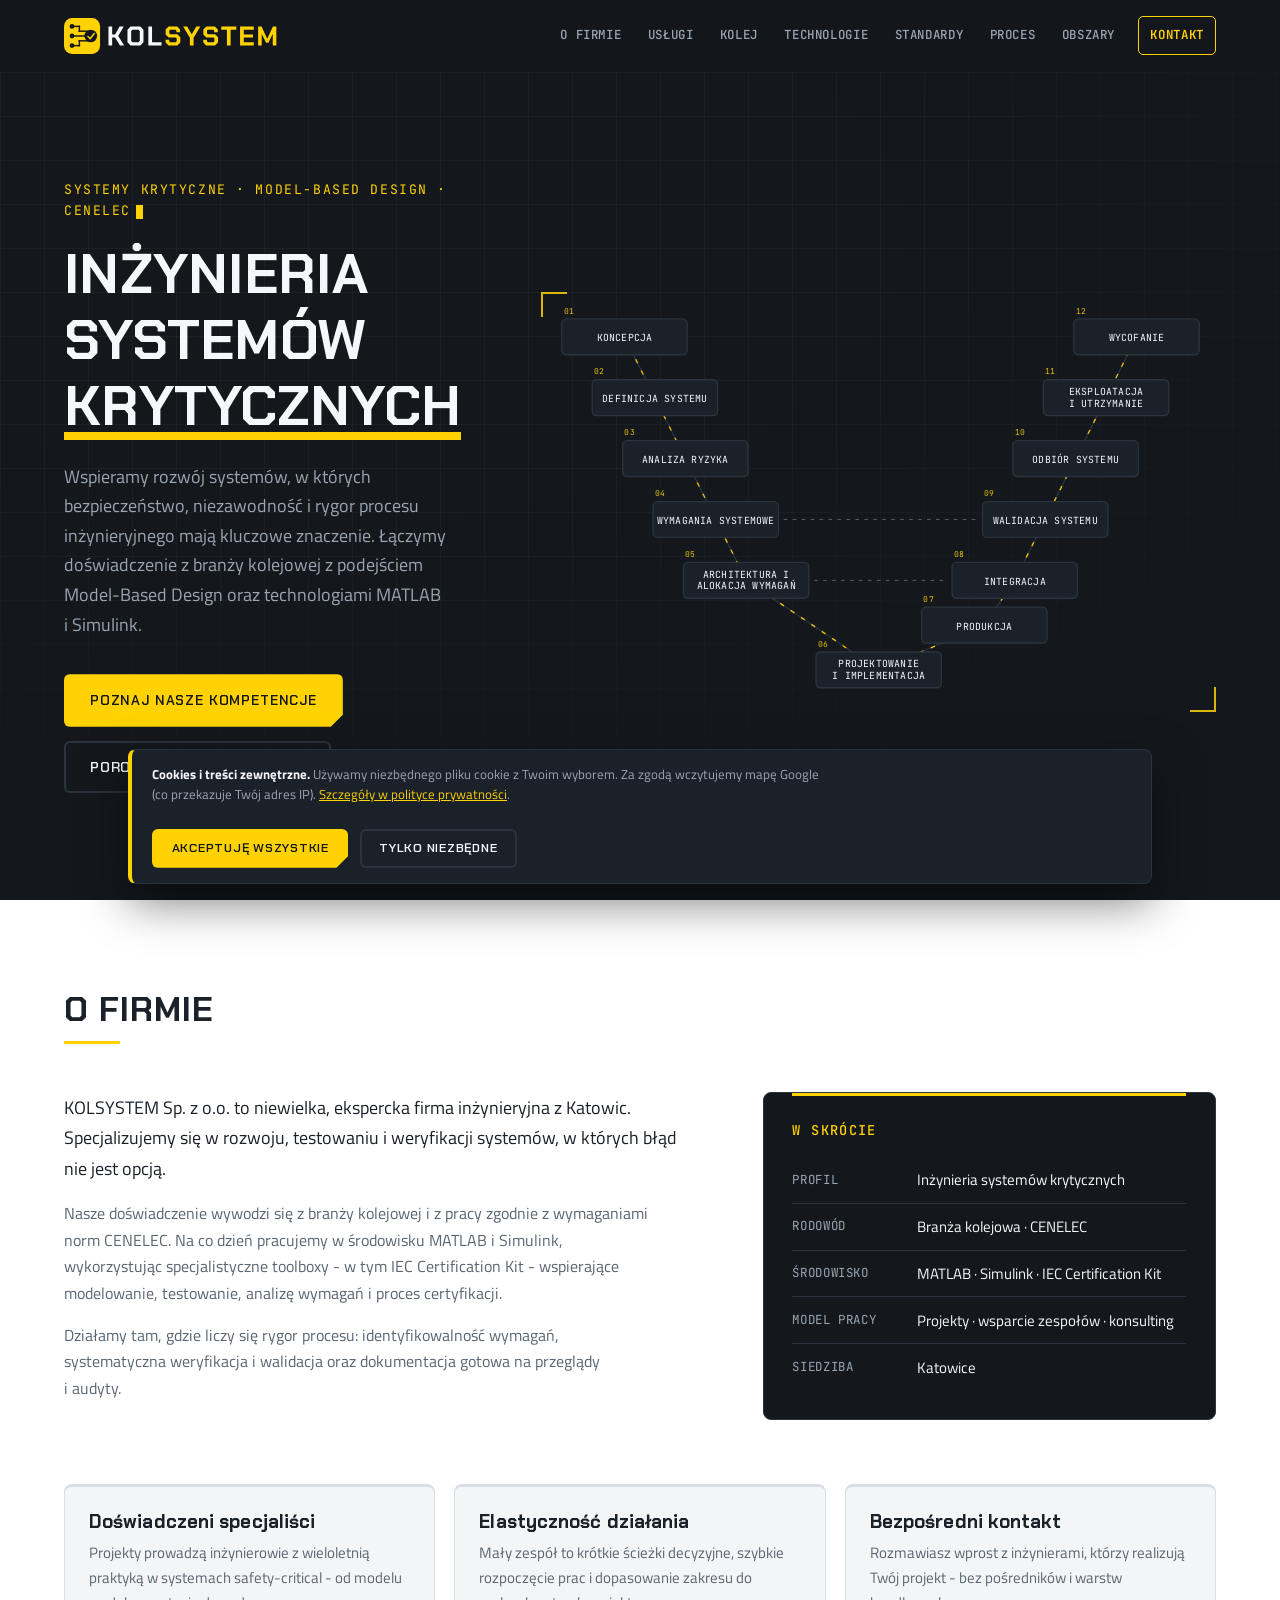
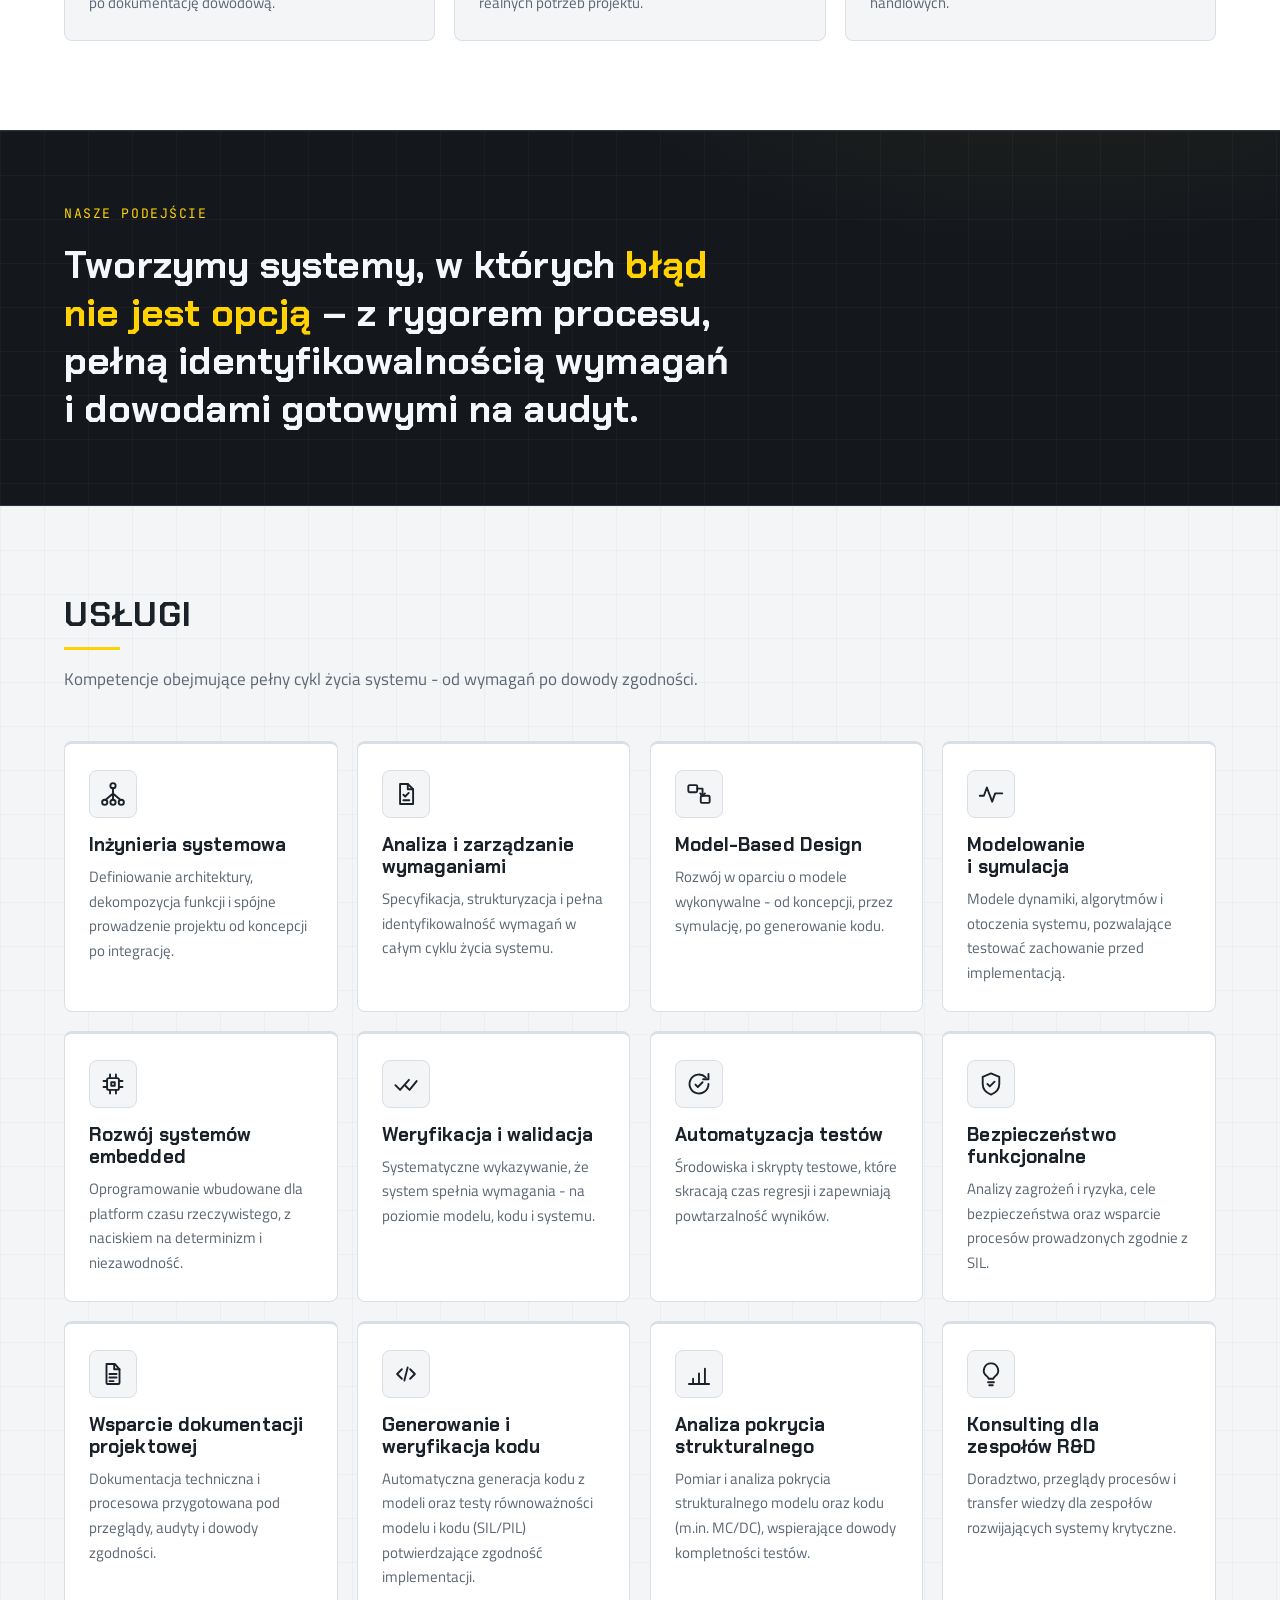
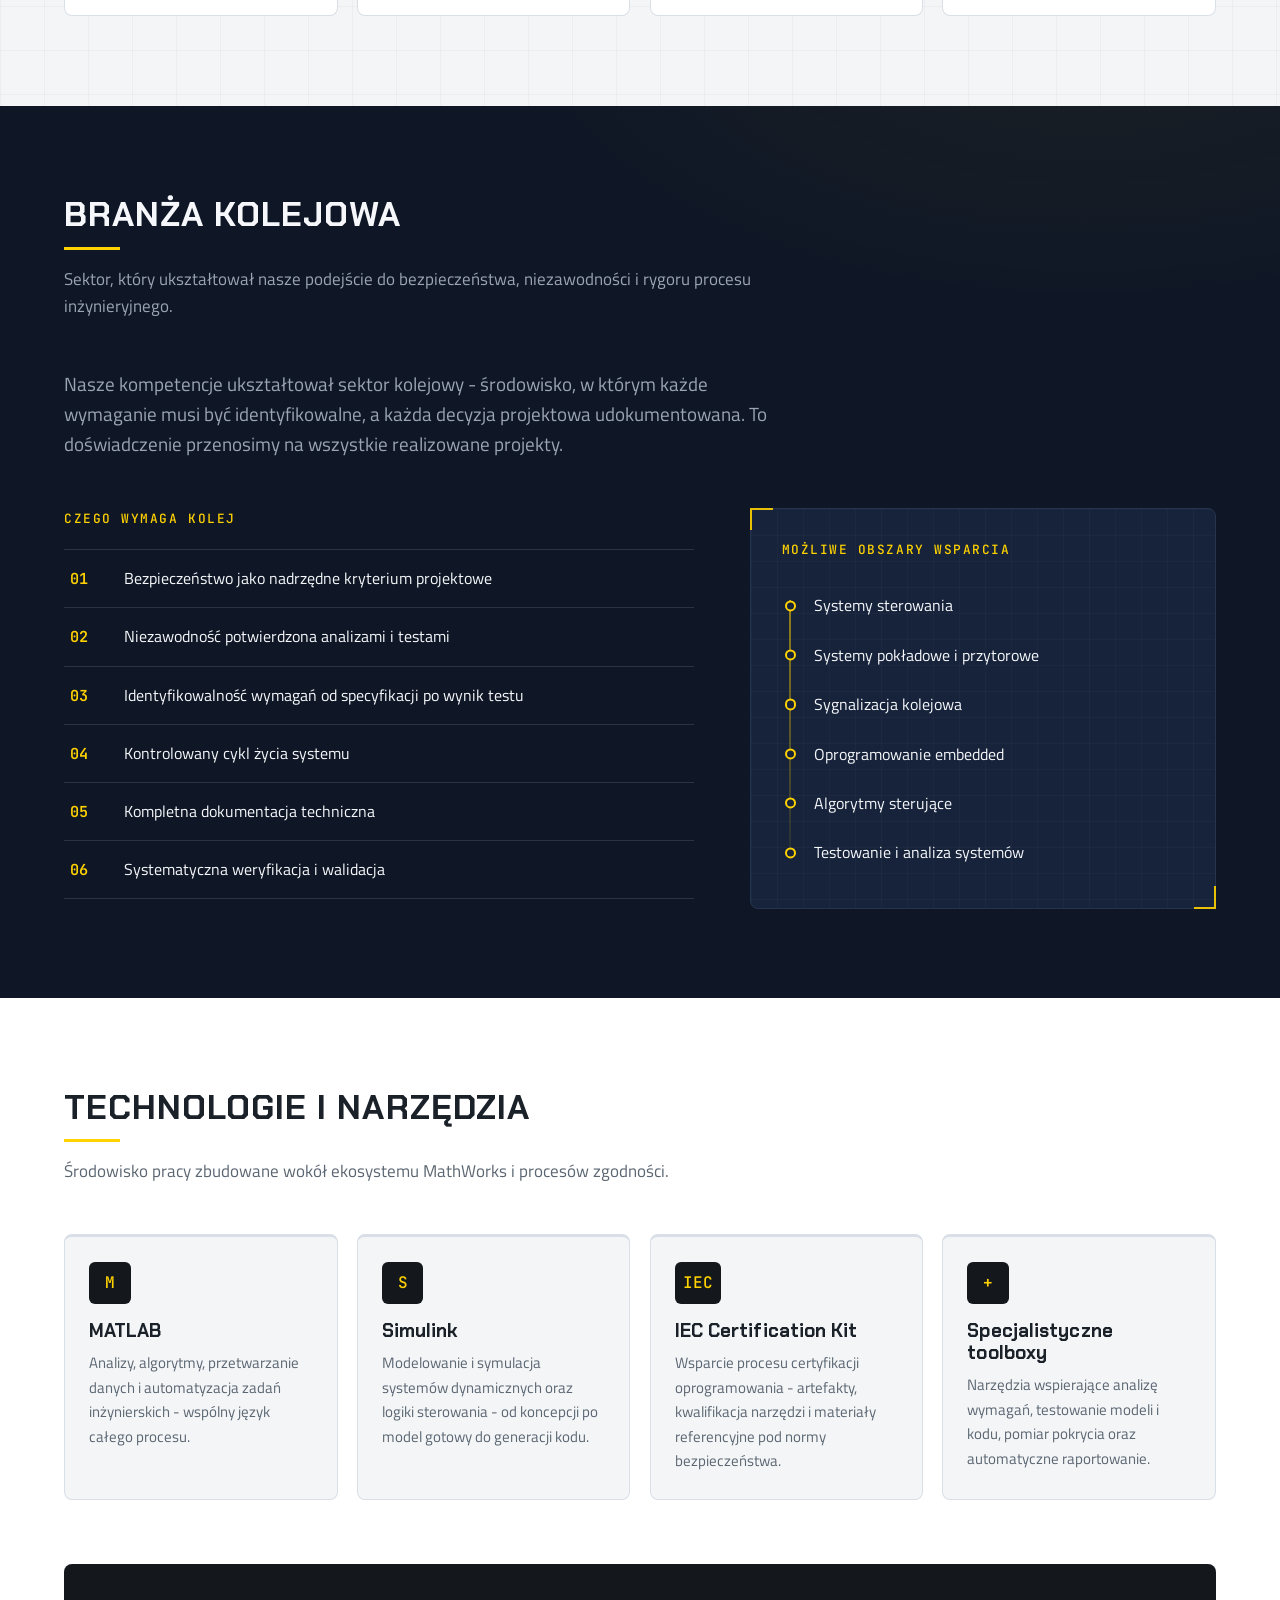
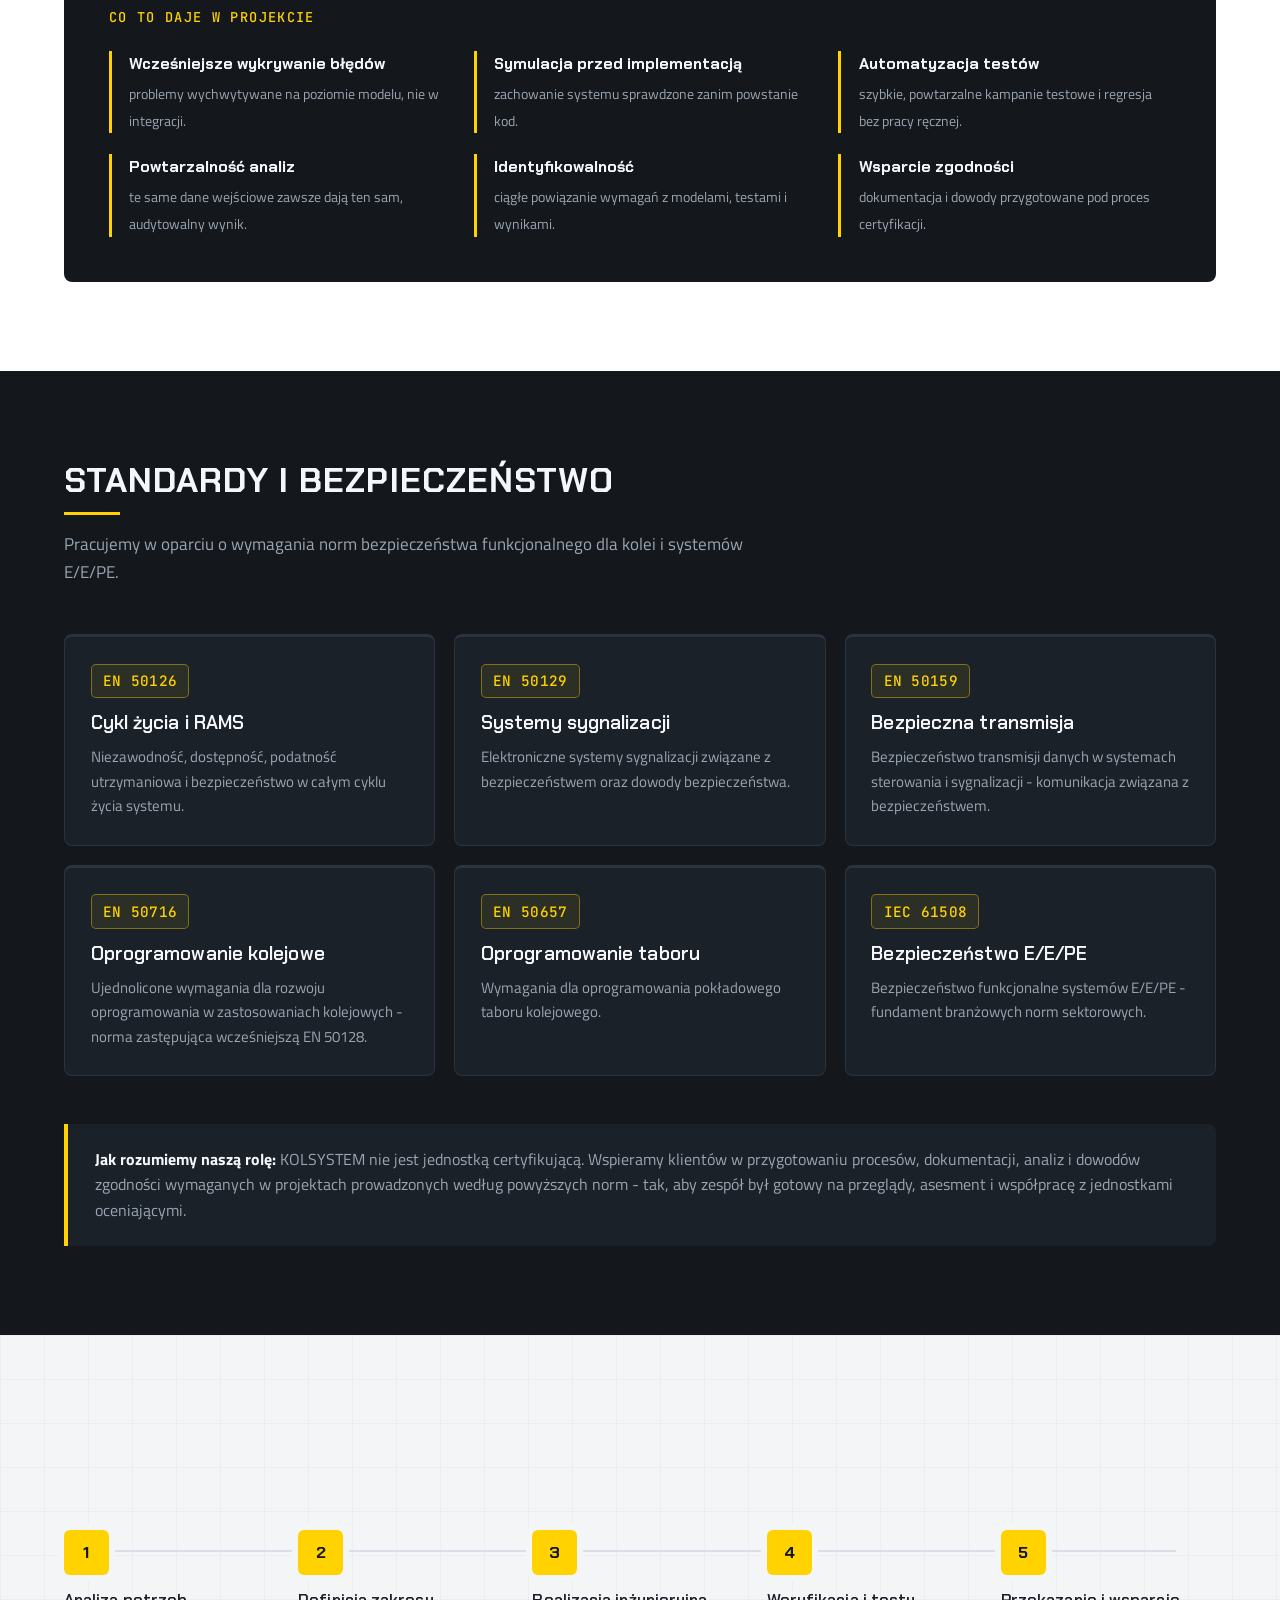
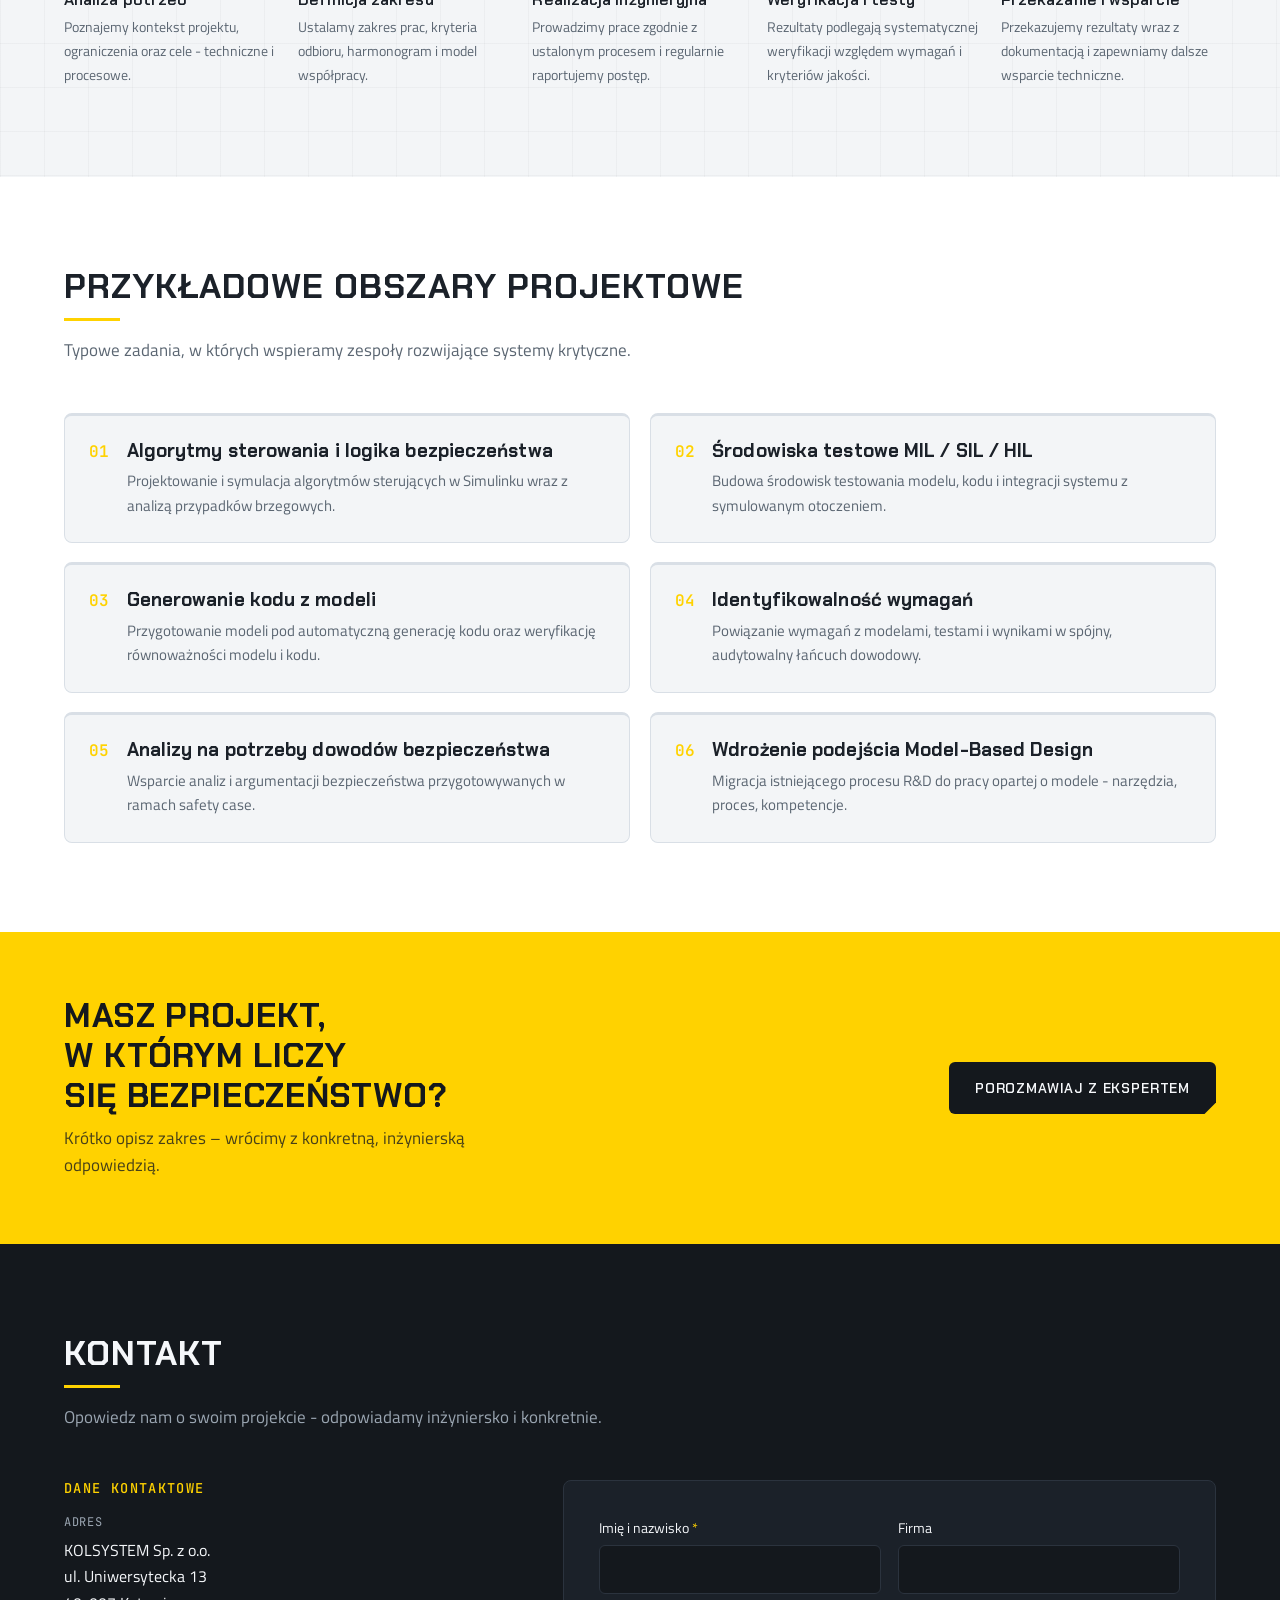
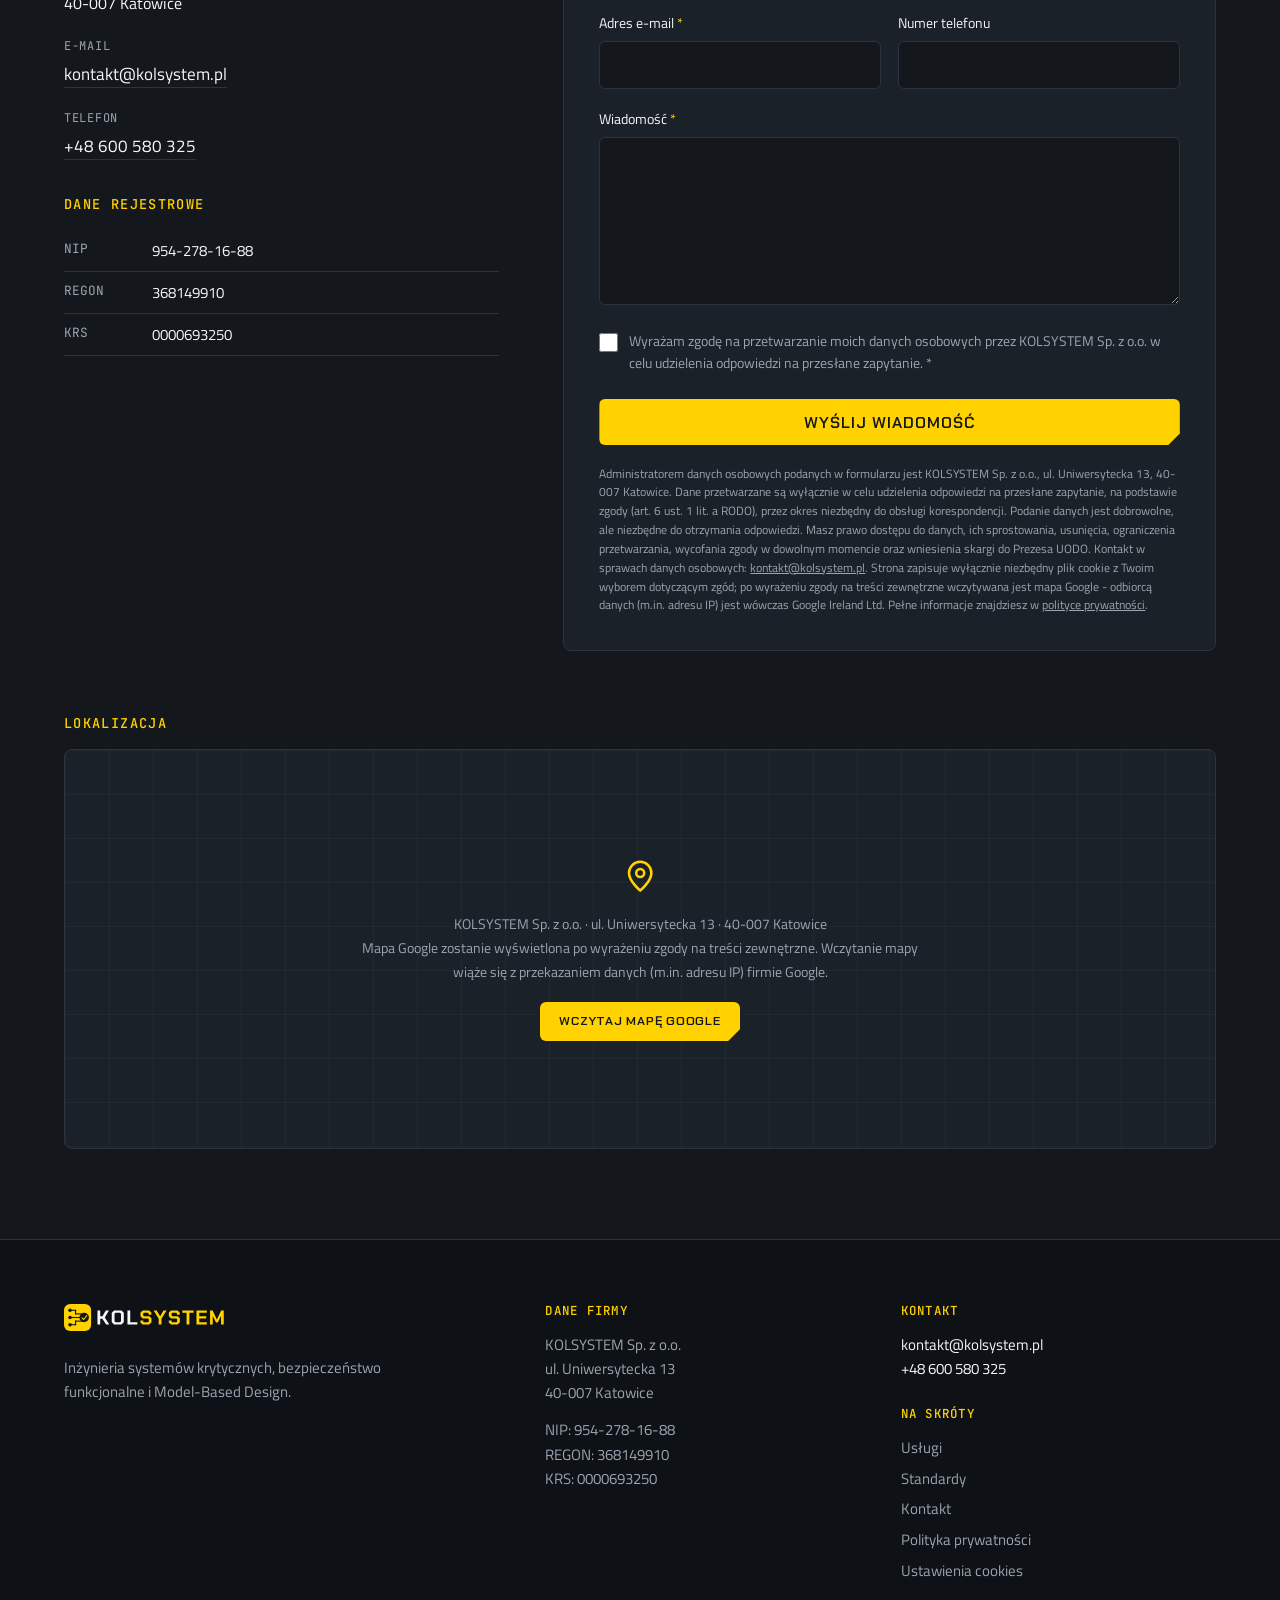
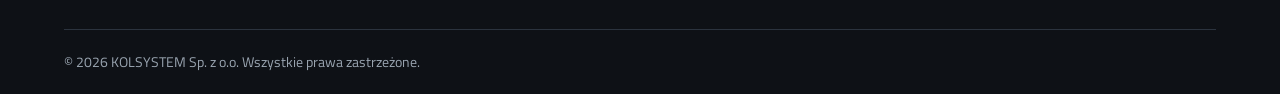
==== commit 59db3dde: "podmiana logo + aktualizacja adresu" ====
--- a/index.html
+++ b/index.html
@@ -10,8 +10,6 @@
   <meta name="theme-color" content="#14181d">
   <link rel="canonical" href="https://kolsystem.pl/">
   <link rel="icon" type="image/svg+xml" href="assets/brand/favicon.svg">
-  <link rel="apple-touch-icon" href="assets/brand/apple-touch-icon.png">
-  <link rel="alternate icon" href="assets/brand/favicon.ico" sizes="32x32">
 
   <!-- Open Graph -->
   <meta property="og:type" content="website">
@@ -20,16 +18,11 @@
   <meta property="og:description" content="Bezpieczeństwo funkcjonalne, Model-Based Design, MATLAB i Simulink, normy CENELEC. Ekspercka firma inżynieryjna z Katowic.">
   <meta property="og:url" content="https://kolsystem.pl/">
   <meta property="og:locale" content="pl_PL">
-  <meta property="og:image" content="https://kolsystem.pl/assets/brand/social-share-1200x630.png">
-  <meta property="og:image:width" content="1200">
-  <meta property="og:image:height" content="630">
-  <meta property="og:image:alt" content="KOLSYSTEM – inżynieria systemów krytycznych, Model-Based Design, CENELEC">
 
   <!-- Twitter Card -->
   <meta name="twitter:card" content="summary_large_image">
   <meta name="twitter:title" content="KOLSYSTEM – Inżynieria systemów krytycznych">
   <meta name="twitter:description" content="Bezpieczeństwo funkcjonalne, Model-Based Design, MATLAB i Simulink, normy CENELEC. Ekspercka firma inżynieryjna z Katowic.">
-  <meta name="twitter:image" content="https://kolsystem.pl/assets/brand/social-share-1200x630.png">
 
   <!-- Fonty hostowane lokalnie (reguły @font-face w style.css) -->
   <link rel="preload" href="assets/fonts/titillium-web-400-latin.woff2" as="font" type="font/woff2" crossorigin>
@@ -56,8 +49,8 @@
         "vatID": "PL9542781688",
         "address": {
           "@type": "PostalAddress",
-          "streetAddress": "ul. Radockiego 76/8",
-          "postalCode": "40-645",
+          "streetAddress": "ul. Uniwersytecka 13",
+          "postalCode": "40-007",
           "addressLocality": "Katowice",
           "addressRegion": "śląskie",
           "addressCountry": "PL"
@@ -70,7 +63,7 @@
           "availableLanguage": ["pl", "en"]
         },
         "areaServed": "PL",
-        "hasMap": "https://maps.google.com/maps?q=ul.+Radockiego+76,+40-645+Katowice",
+        "hasMap": "https://maps.google.com/maps?q=ul.+Uniwersytecka+13,+40-007+Katowice",
         "knowsAbout": [
           "inżynieria systemów krytycznych",
           "bezpieczeństwo funkcjonalne",
@@ -120,8 +113,7 @@
         "description": "Ekspercka firma inżynieryjna z Katowic: systemy krytyczne, bezpieczeństwo funkcjonalne, Model-Based Design, MATLAB i Simulink, weryfikacja i walidacja wg norm CENELEC.",
         "inLanguage": "pl-PL",
         "isPartOf": { "@id": "https://kolsystem.pl/#website" },
-        "about": { "@id": "https://kolsystem.pl/#organization" },
-        "primaryImageOfPage": "https://kolsystem.pl/assets/brand/social-share-1200x630.png"
+        "about": { "@id": "https://kolsystem.pl/#organization" }
       }
     ]
   }
@@ -623,7 +615,7 @@
           <ul class="contact-list">
             <li>
               <span class="contact-label">Adres</span>
-              <address>KOLSYSTEM Sp. z o.o.<br>ul. Radockiego 76/8<br>40-645 Katowice</address>
+              <address>KOLSYSTEM Sp. z o.o.<br>ul. Uniwersytecka 13<br>40-007 Katowice</address>
             </li>
             <li>
               <span class="contact-label">E-mail</span>
@@ -703,7 +695,7 @@
           <!-- Klauzula informacyjna (art. 13 RODO) -->
           <p class="form-legal">
             Administratorem danych osobowych podanych w formularzu jest KOLSYSTEM Sp. z o.o.,
-            ul. Radockiego 76/8, 40-645 Katowice. Dane przetwarzane są wyłącznie w celu udzielenia
+            ul. Uniwersytecka 13, 40-007 Katowice. Dane przetwarzane są wyłącznie w celu udzielenia
             odpowiedzi na przesłane zapytanie, na podstawie zgody (art. 6 ust. 1 lit. a RODO),
             przez okres niezbędny do obsługi korespondencji. Podanie danych jest dobrowolne,
             ale niezbędne do otrzymania odpowiedzi. Masz prawo dostępu do danych, ich sprostowania,
@@ -722,14 +714,14 @@
       <div class="map-block" data-reveal>
         <h3 class="map-title">Lokalizacja</h3>
         <div class="map-embed" id="map-embed"
-             data-src="https://maps.google.com/maps?q=ul.%20Radockiego%2076%2C%2040-645%20Katowice&amp;z=16&amp;hl=pl&amp;output=embed">
+             data-src="https://maps.google.com/maps?q=ul.%20Uniwersytecka%2013%2C%2040-007%20Katowice&amp;z=16&amp;hl=pl&amp;output=embed">
           <div class="map-placeholder">
             <svg class="map-pin" viewBox="0 0 24 24" aria-hidden="true" focusable="false">
               <path d="M12 21s-7-5.75-7-11a7 7 0 1 1 14 0c0 5.25-7 11-7 11z"/>
               <circle cx="12" cy="10" r="2.5"/>
             </svg>
             <p>
-              KOLSYSTEM Sp. z o.o. · ul. Radockiego 76/8 · 40-645 Katowice<br>
+              KOLSYSTEM Sp. z o.o. · ul. Uniwersytecka 13 · 40-007 Katowice<br>
               Mapa Google zostanie wyświetlona po wyrażeniu zgody na treści zewnętrzne.
               Wczytanie mapy wiąże się z przekazaniem danych (m.in. adresu IP) firmie Google.
             </p>
@@ -756,8 +748,8 @@
       <h3>Dane firmy</h3>
       <p>
         KOLSYSTEM Sp. z o.o.<br>
-        ul. Radockiego 76/8<br>
-        40-645 Katowice
+        ul. Uniwersytecka 13<br>
+        40-007 Katowice
       </p>
       <p>
         NIP: 954-278-16-88<br>
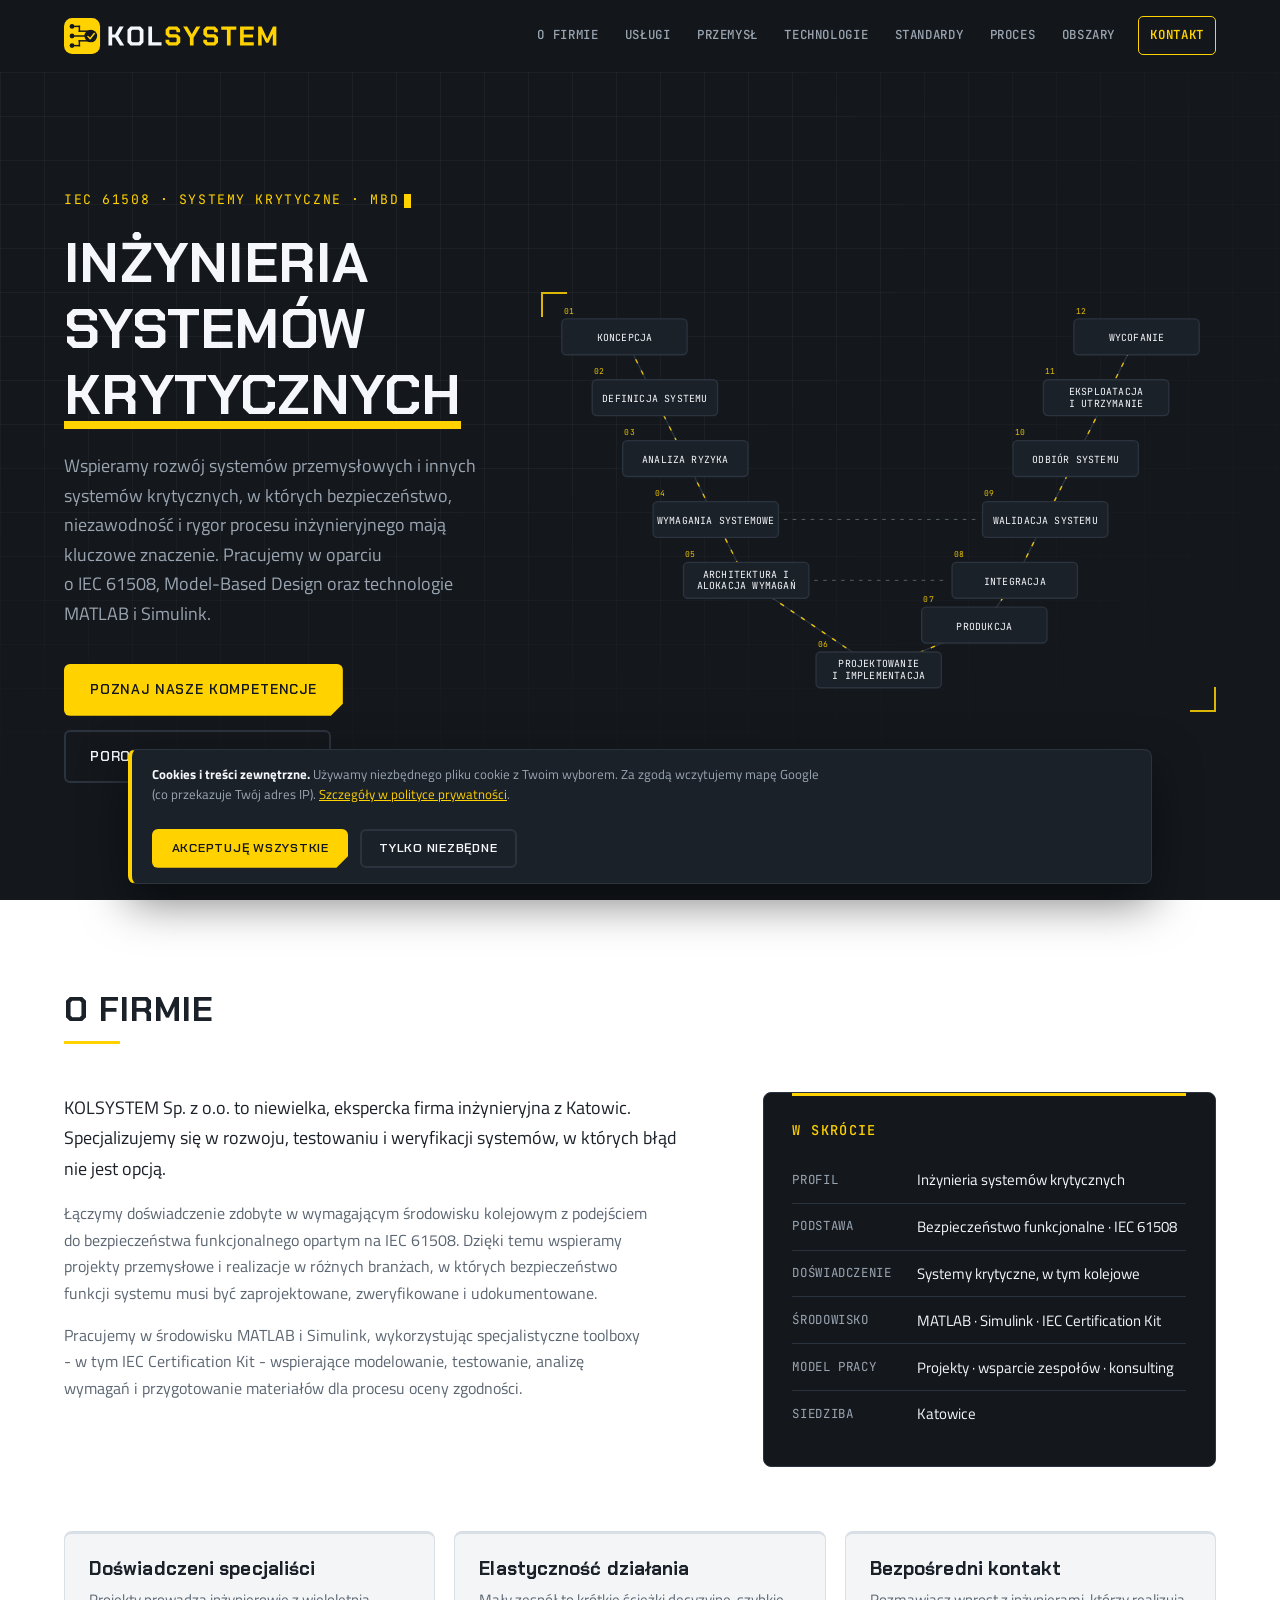
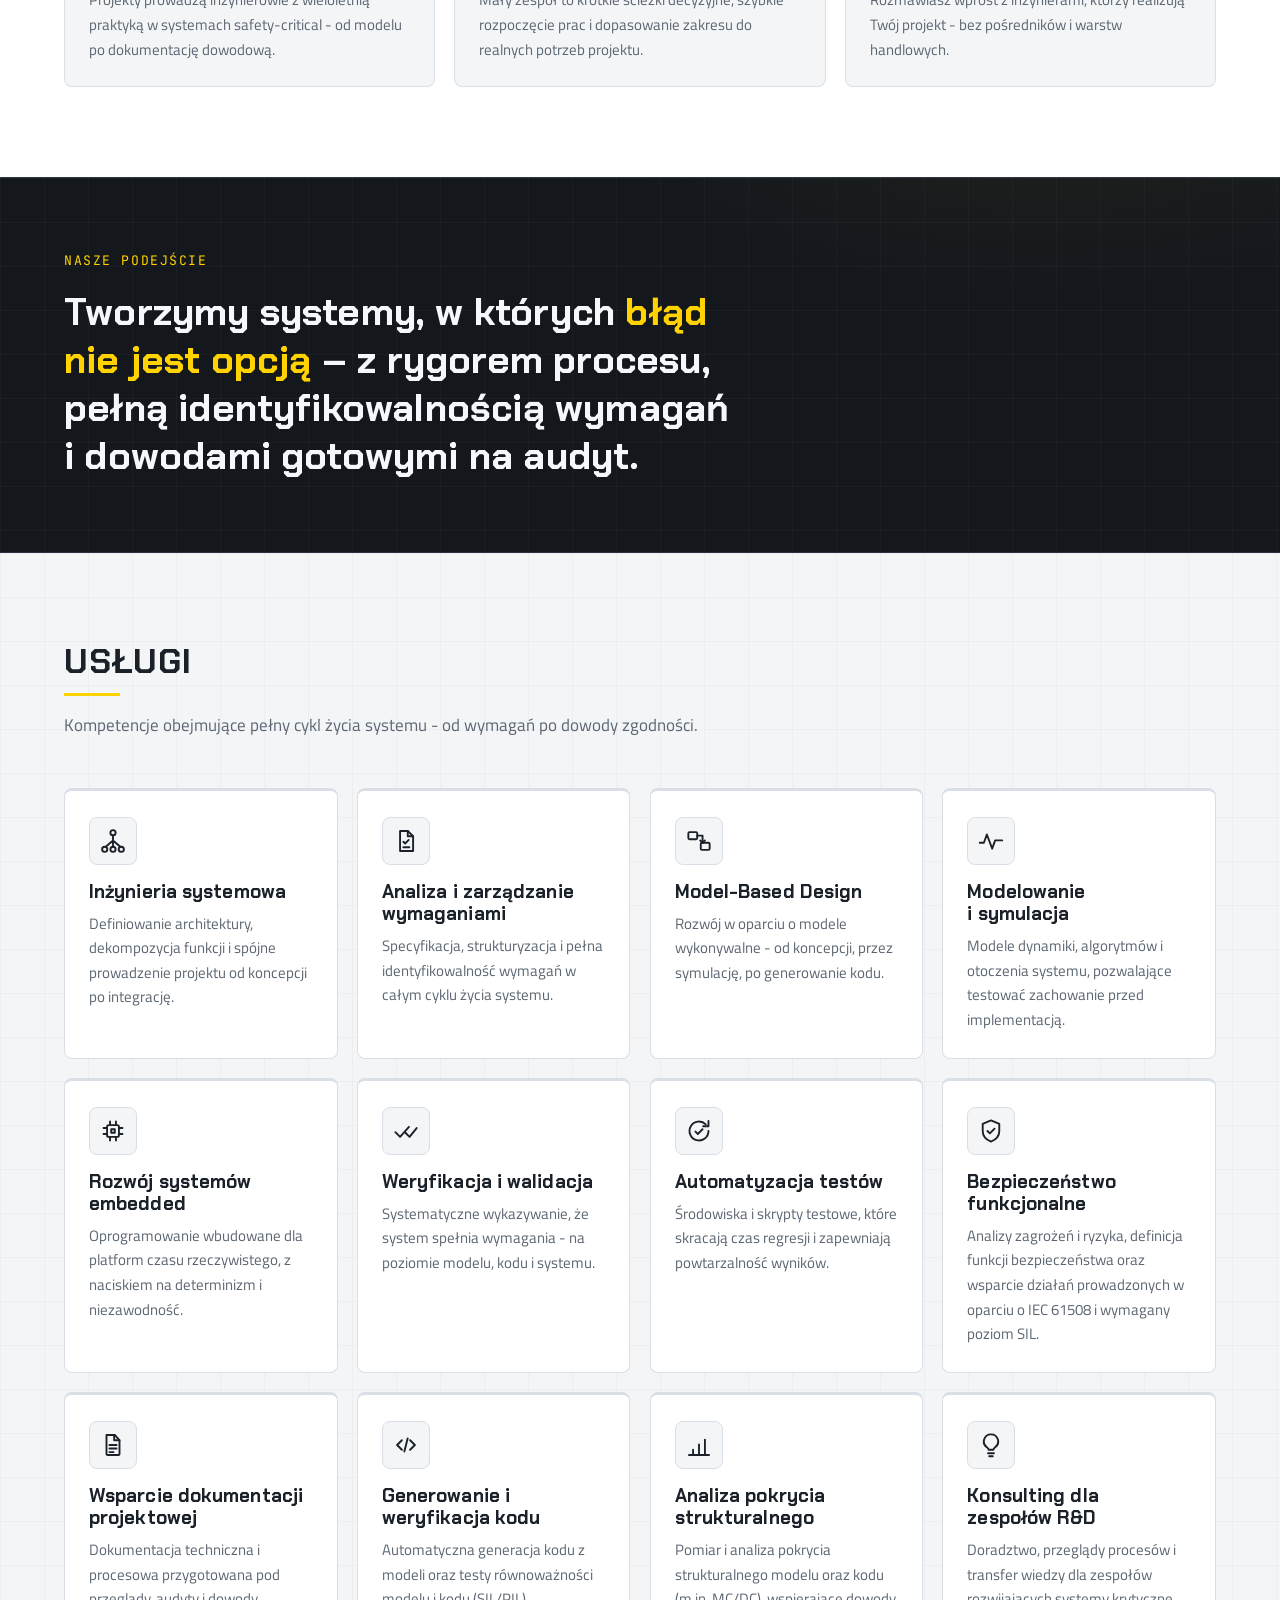
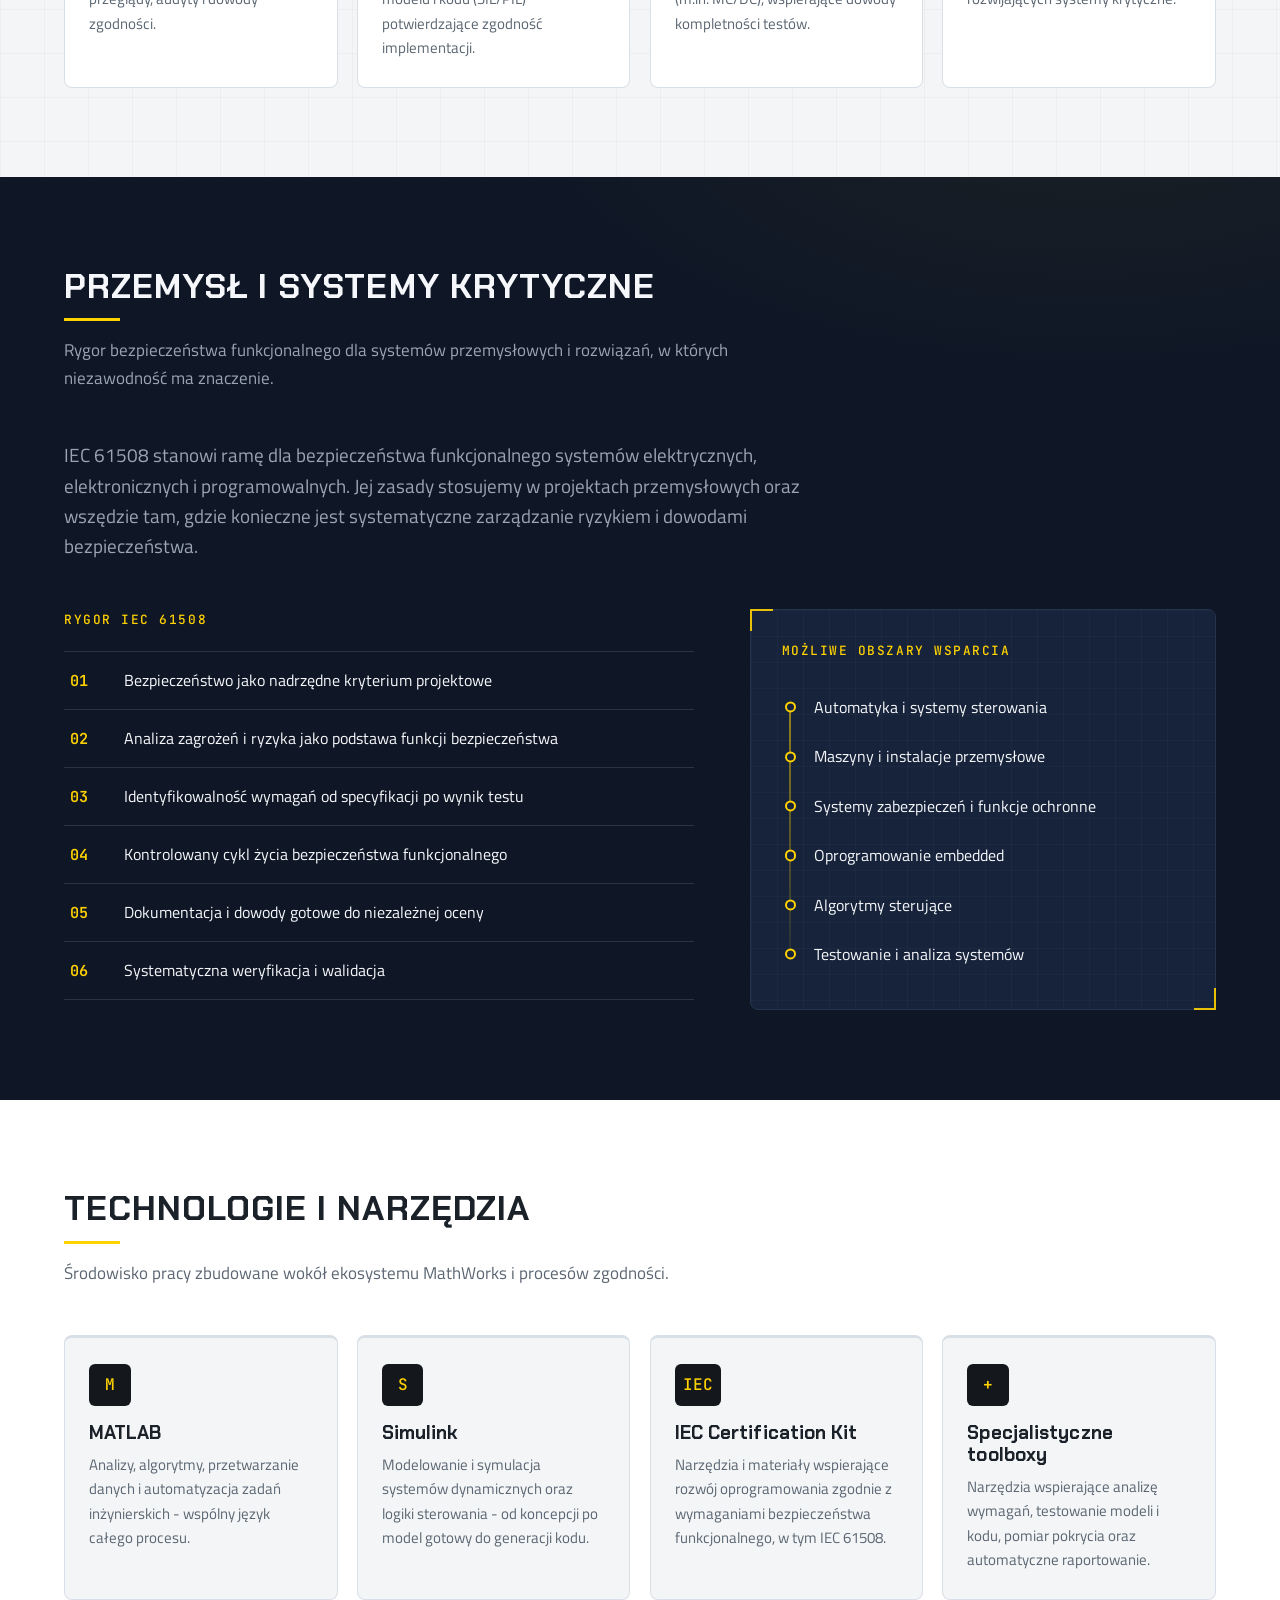
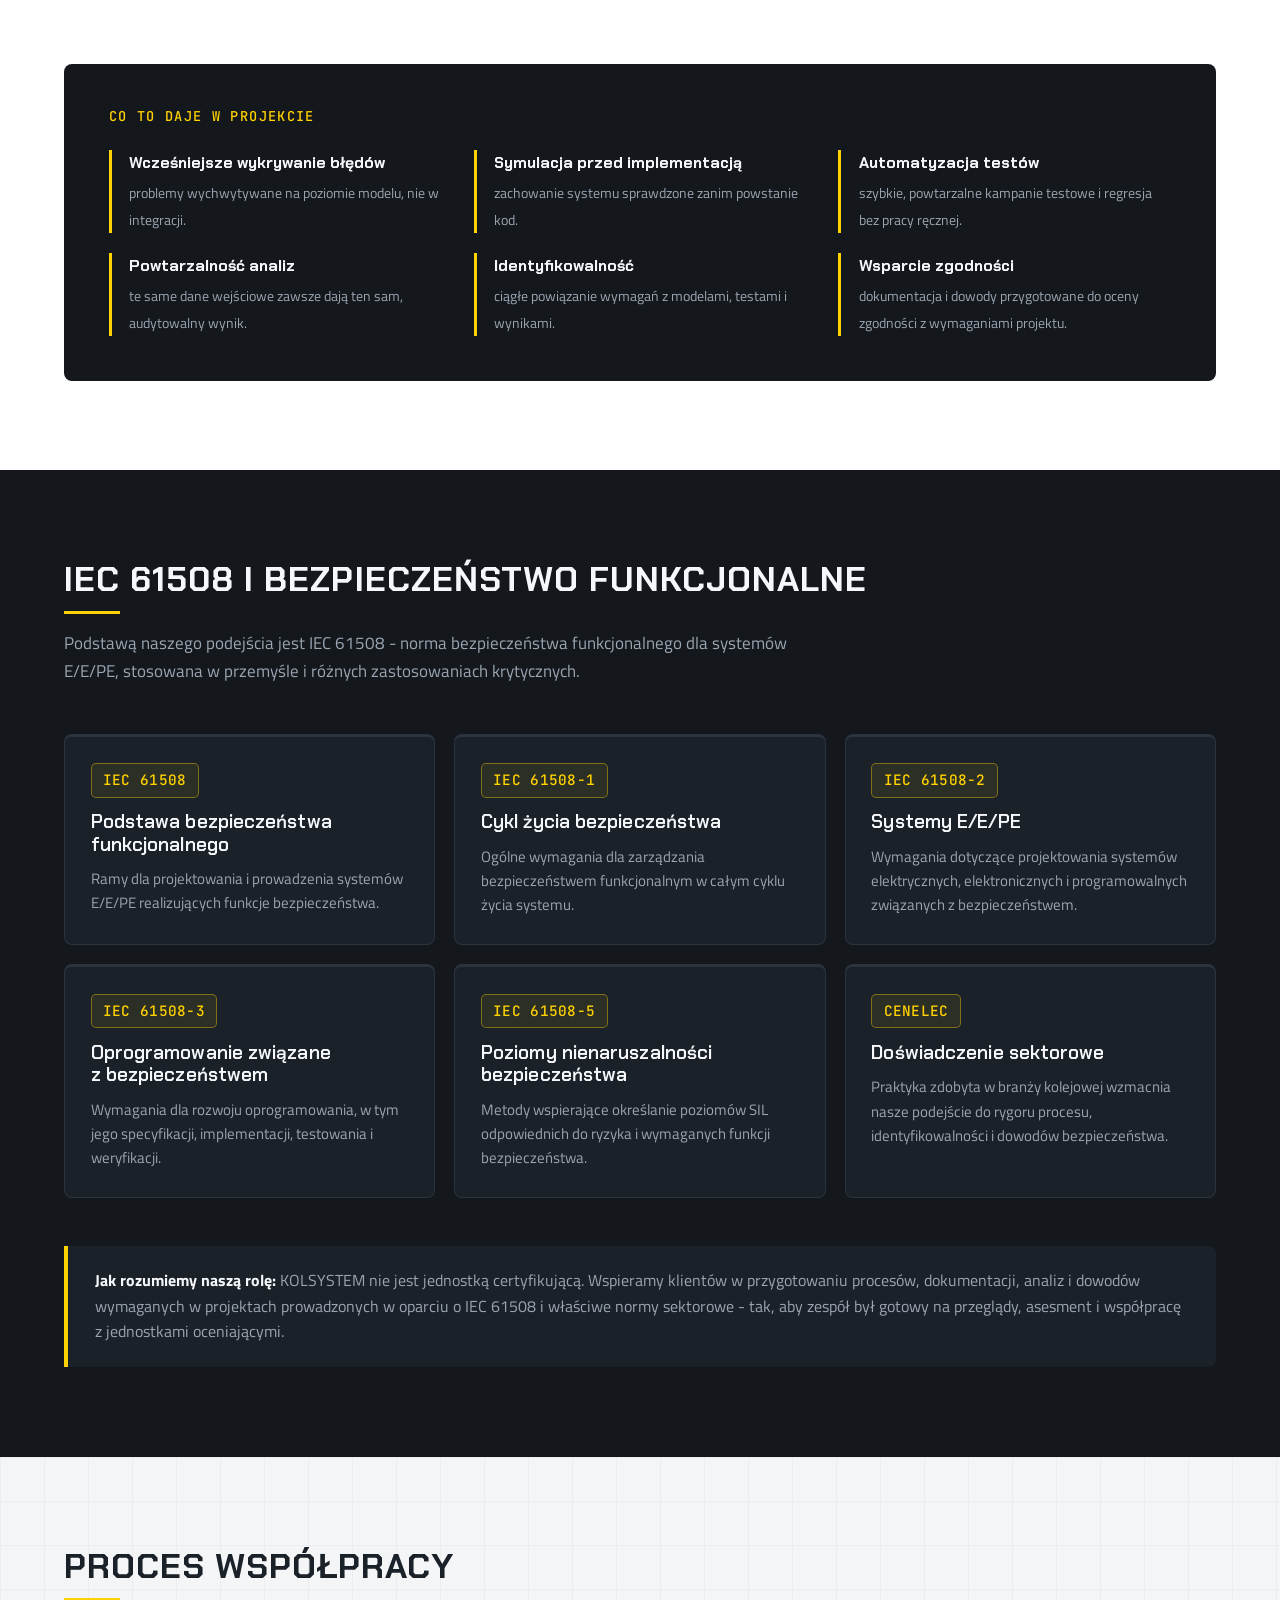
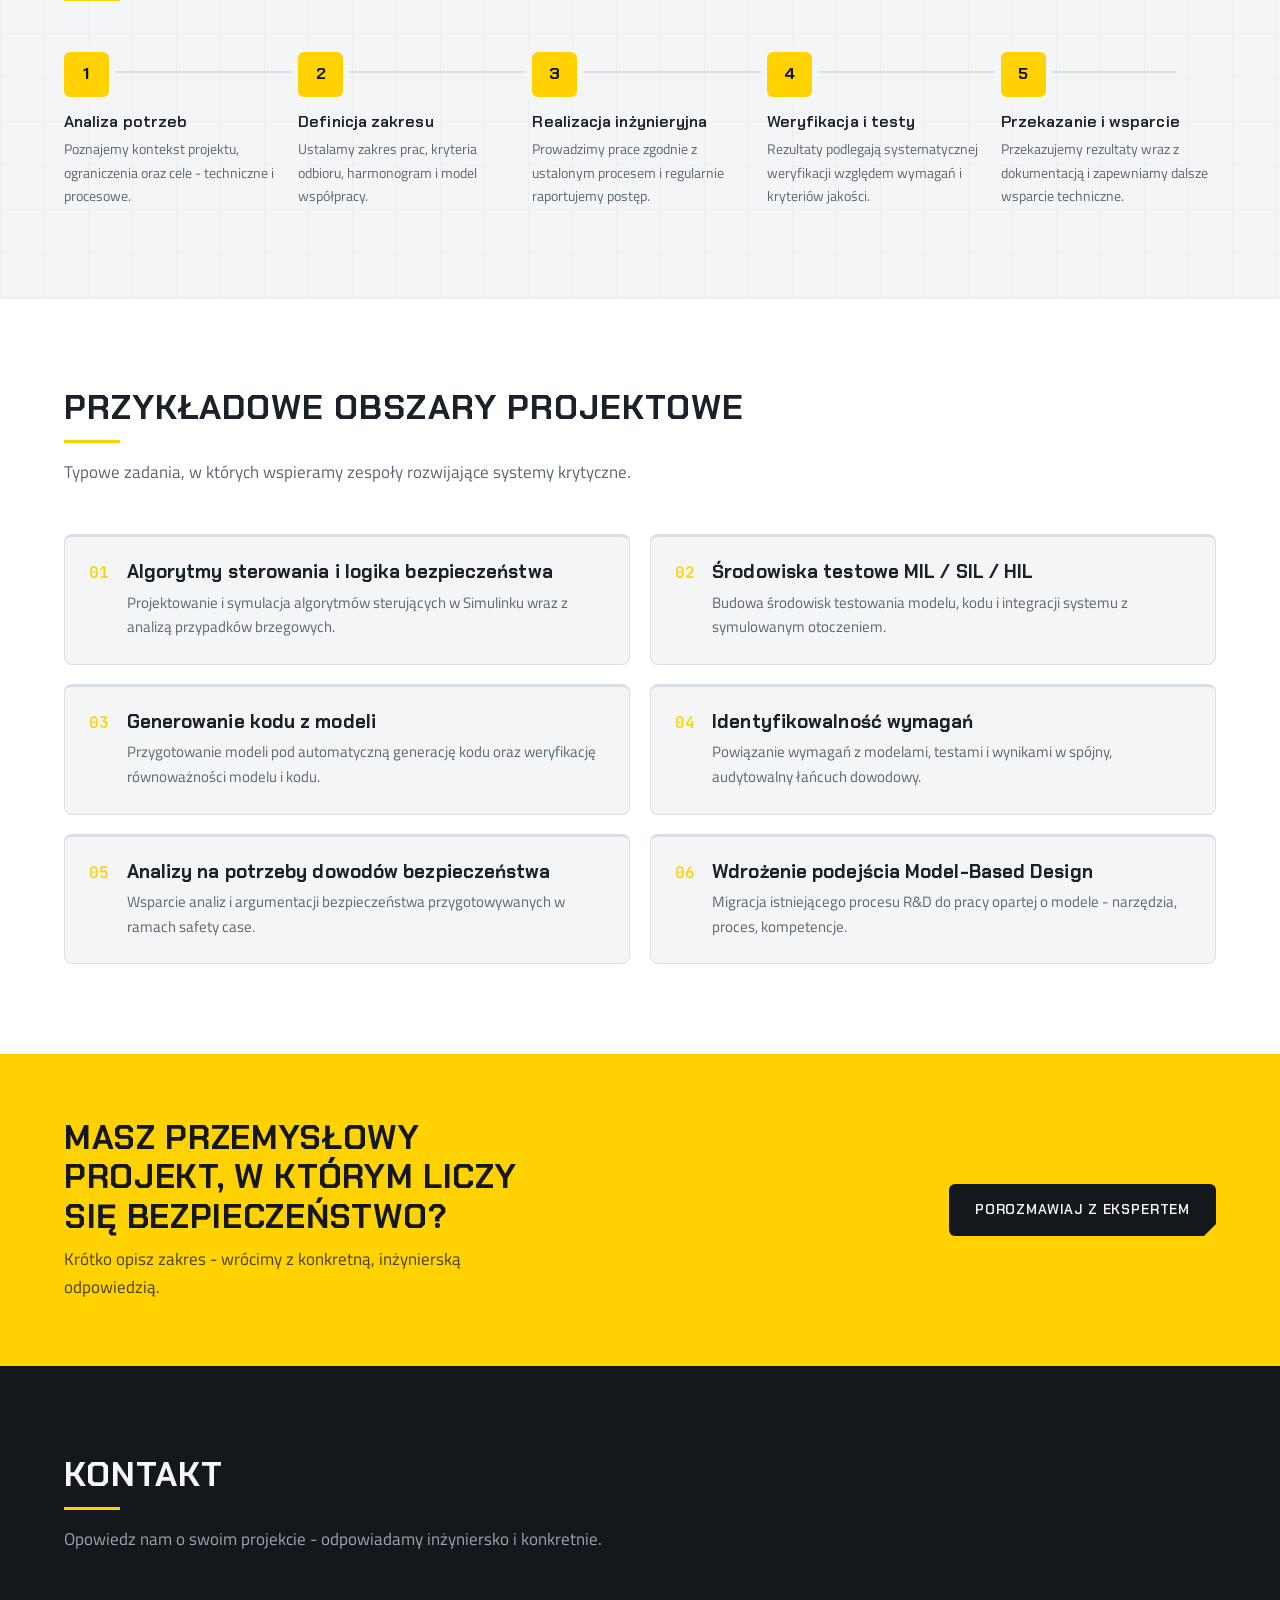
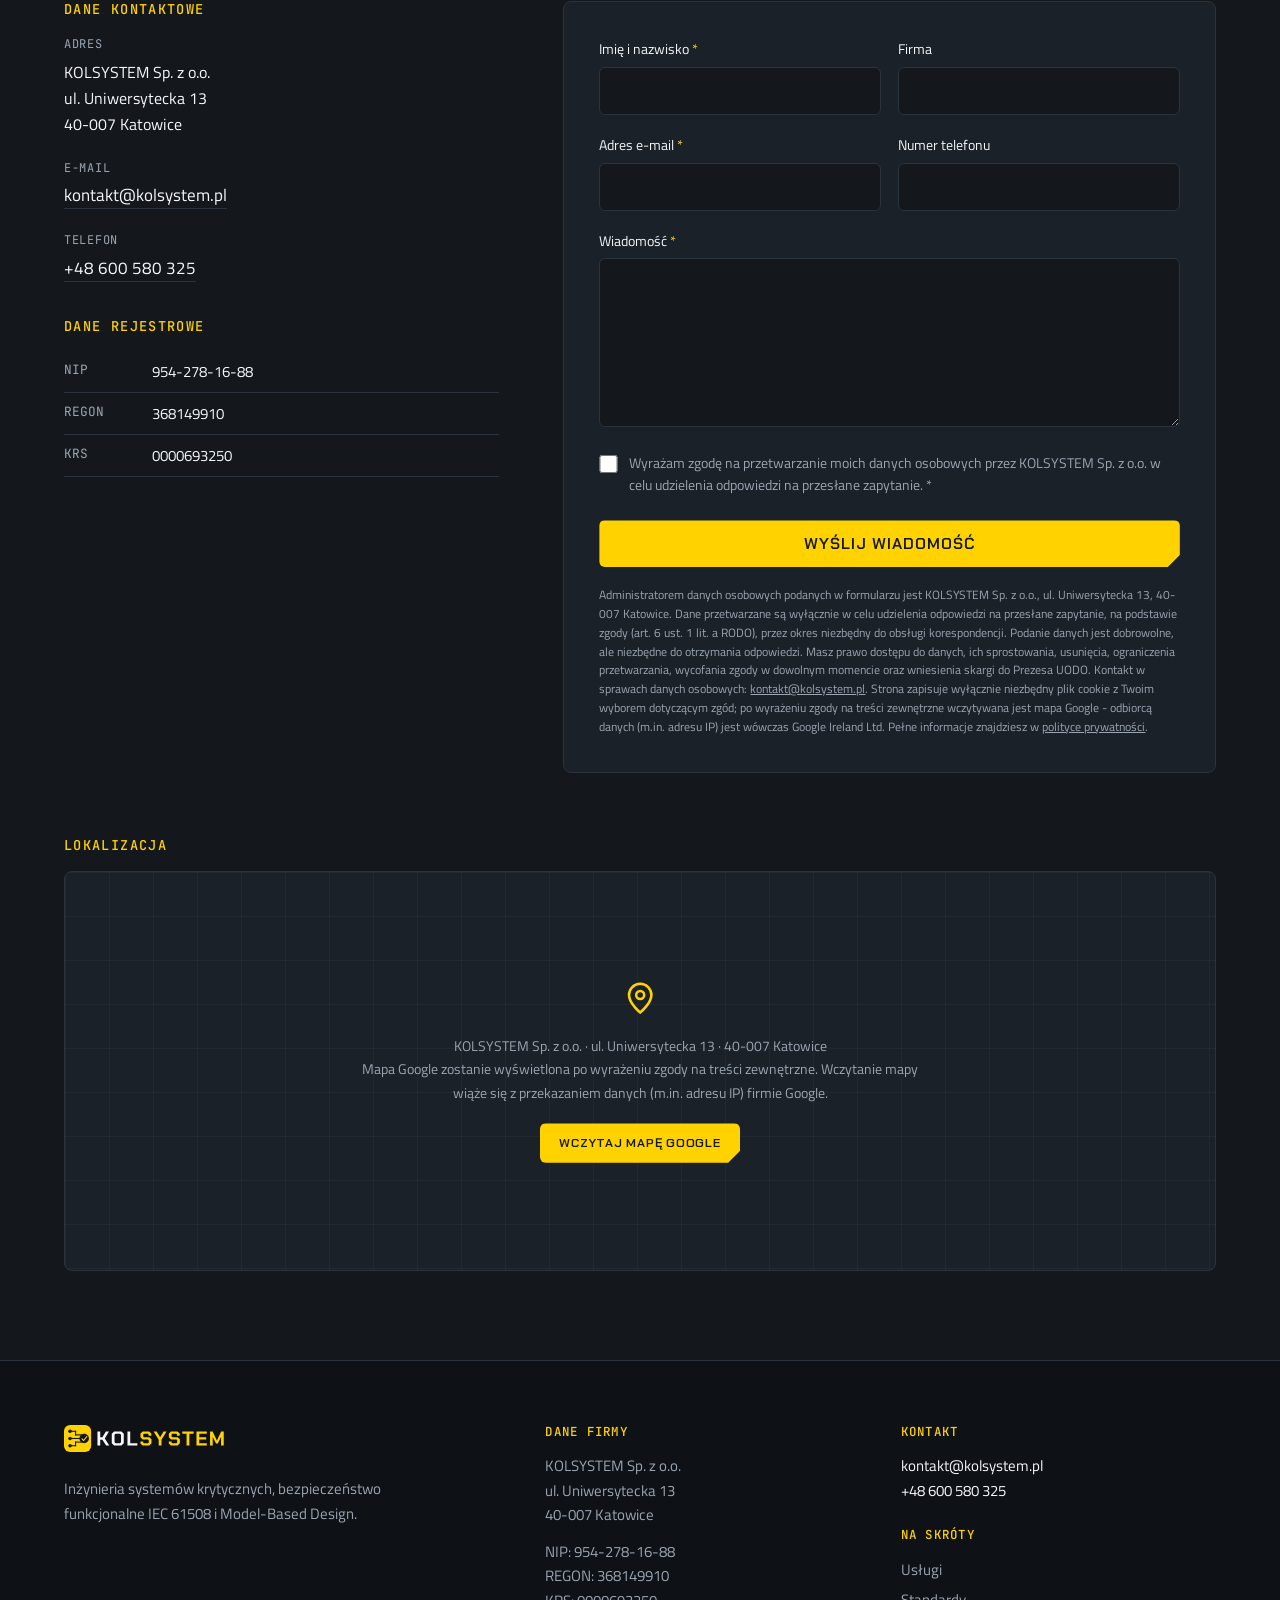
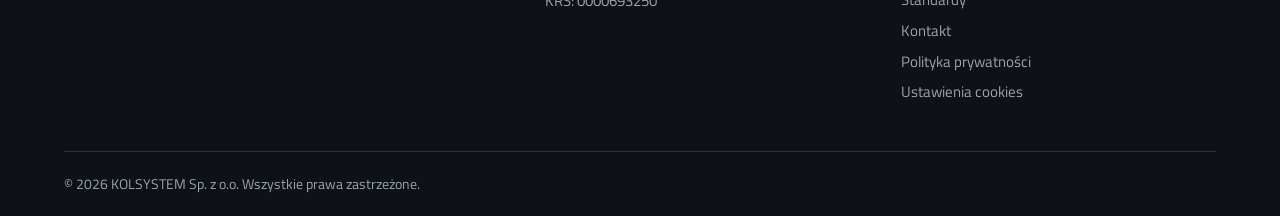
==== commit 73d79d71: "Przesunięcie komunikacji firmy ze specjalizacji kolejowej na bezpieczeństwo funkcjonalne i zastosowa" ====
--- a/index.html
+++ b/index.html
@@ -3,8 +3,8 @@
 <head>
   <meta charset="UTF-8">
   <meta name="viewport" content="width=device-width, initial-scale=1.0">
-  <title>KOLSYSTEM – Inżynieria systemów krytycznych | MATLAB, Simulink, CENELEC</title>
-  <meta name="description" content="KOLSYSTEM Sp. z o.o. – ekspercka firma inżynieryjna z Katowic. Systemy krytyczne, bezpieczeństwo funkcjonalne, Model-Based Design, MATLAB i Simulink, weryfikacja i walidacja zgodnie z normami CENELEC.">
+  <title>KOLSYSTEM – Bezpieczeństwo funkcjonalne IEC 61508 | Inżynieria przemysłowa</title>
+  <meta name="description" content="KOLSYSTEM Sp. z o.o. – inżynieria systemów krytycznych dla przemysłu i różnych branż. Bezpieczeństwo funkcjonalne IEC 61508, Model-Based Design, MATLAB, Simulink, weryfikacja i walidacja.">
   <meta name="robots" content="index,follow">
   <meta name="author" content="KOLSYSTEM Sp. z o.o.">
   <meta name="theme-color" content="#14181d">
@@ -14,15 +14,15 @@
   <!-- Open Graph -->
   <meta property="og:type" content="website">
   <meta property="og:site_name" content="KOLSYSTEM">
-  <meta property="og:title" content="KOLSYSTEM – Inżynieria systemów krytycznych">
-  <meta property="og:description" content="Bezpieczeństwo funkcjonalne, Model-Based Design, MATLAB i Simulink, normy CENELEC. Ekspercka firma inżynieryjna z Katowic.">
+  <meta property="og:title" content="KOLSYSTEM – Bezpieczeństwo funkcjonalne IEC 61508">
+  <meta property="og:description" content="Bezpieczeństwo funkcjonalne IEC 61508, Model-Based Design, MATLAB i Simulink. Inżynieria systemów krytycznych dla przemysłu i różnych branż.">
   <meta property="og:url" content="https://kolsystem.pl/">
   <meta property="og:locale" content="pl_PL">
 
   <!-- Twitter Card -->
   <meta name="twitter:card" content="summary_large_image">
-  <meta name="twitter:title" content="KOLSYSTEM – Inżynieria systemów krytycznych">
-  <meta name="twitter:description" content="Bezpieczeństwo funkcjonalne, Model-Based Design, MATLAB i Simulink, normy CENELEC. Ekspercka firma inżynieryjna z Katowic.">
+  <meta name="twitter:title" content="KOLSYSTEM – Bezpieczeństwo funkcjonalne IEC 61508">
+  <meta name="twitter:description" content="Bezpieczeństwo funkcjonalne IEC 61508, Model-Based Design, MATLAB i Simulink. Inżynieria systemów krytycznych dla przemysłu i różnych branż.">
 
   <!-- Fonty hostowane lokalnie (reguły @font-face w style.css) -->
   <link rel="preload" href="assets/fonts/titillium-web-400-latin.woff2" as="font" type="font/woff2" crossorigin>
@@ -71,14 +71,12 @@
           "MATLAB",
           "Simulink",
           "IEC Certification Kit",
-          "normy CENELEC",
-          "EN 50126",
-          "EN 50129",
-          "EN 50159",
-          "EN 50716",
+          "IEC 61508",
+          "systemy E/E/PE",
+          "automatyka przemysłowa",
+          "Safety Integrity Level (SIL)",
           "weryfikacja i walidacja",
-          "systemy embedded",
-          "sygnalizacja kolejowa"
+          "systemy embedded"
         ],
         "hasOfferCatalog": {
           "@type": "OfferCatalog",
@@ -110,7 +108,7 @@
         "@id": "https://kolsystem.pl/#webpage",
         "url": "https://kolsystem.pl/",
         "name": "KOLSYSTEM – Inżynieria systemów krytycznych",
-        "description": "Ekspercka firma inżynieryjna z Katowic: systemy krytyczne, bezpieczeństwo funkcjonalne, Model-Based Design, MATLAB i Simulink, weryfikacja i walidacja wg norm CENELEC.",
+        "description": "Ekspercka firma inżynieryjna z Katowic: bezpieczeństwo funkcjonalne IEC 61508, systemy krytyczne dla przemysłu, Model-Based Design, MATLAB i Simulink oraz weryfikacja i walidacja.",
         "inLanguage": "pl-PL",
         "isPartOf": { "@id": "https://kolsystem.pl/#website" },
         "about": { "@id": "https://kolsystem.pl/#organization" }
@@ -139,7 +137,7 @@
       <ul>
         <li><a href="#o-firmie">O firmie</a></li>
         <li><a href="#uslugi">Usługi</a></li>
-        <li><a href="#kolej">Kolej</a></li>
+        <li><a href="#przemysl">Przemysł</a></li>
         <li><a href="#technologie">Technologie</a></li>
         <li><a href="#standardy">Standardy</a></li>
         <li><a href="#proces">Proces</a></li>
@@ -158,12 +156,12 @@
     <div class="container hero-inner">
 
       <div class="hero-copy">
-        <p class="eyebrow" data-reveal>Systemy krytyczne · Model-Based Design · CENELEC<span class="cursor" aria-hidden="true"></span></p>
+        <p class="eyebrow" data-reveal>IEC 61508 · Systemy krytyczne · MBD<span class="cursor" aria-hidden="true"></span></p>
         <h1 data-reveal class="d1">Inżynieria systemów <span class="accent-underline">krytycznych</span></h1>
         <p class="hero-lead" data-reveal data-delay="2">
-          Wspieramy rozwój systemów, w&nbsp;których bezpieczeństwo, niezawodność i&nbsp;rygor procesu
-          inżynieryjnego mają kluczowe znaczenie. Łączymy doświadczenie z&nbsp;branży kolejowej
-          z&nbsp;podejściem Model-Based Design oraz technologiami MATLAB i&nbsp;Simulink.
+          Wspieramy rozwój systemów przemysłowych i&nbsp;innych systemów krytycznych, w&nbsp;których
+          bezpieczeństwo, niezawodność i&nbsp;rygor procesu inżynieryjnego mają kluczowe znaczenie.
+          Pracujemy w&nbsp;oparciu o&nbsp;IEC&nbsp;61508, Model-Based Design oraz technologie MATLAB i&nbsp;Simulink.
         </p>
         <div class="hero-actions" data-reveal data-delay="3">
           <a href="#uslugi" class="btn btn-primary">Poznaj nasze kompetencje</a>
@@ -188,7 +186,7 @@
             <path d="M298 340H446"/>
           </g>
 
-          <!-- Fazy 1–12 cyklu życia wg EN 50126-1 -->
+          <!-- Fazy cyklu życia systemu -->
           <g class="diagram-blocks">
             <rect x="16"  y="48"  width="140" height="40" rx="5"/>
             <rect x="50"  y="116" width="140" height="40" rx="5"/>
@@ -250,14 +248,15 @@
             błąd nie jest opcją.
           </p>
           <p>
-            Nasze doświadczenie wywodzi się z&nbsp;branży kolejowej i&nbsp;z&nbsp;pracy zgodnie
-            z&nbsp;wymaganiami norm CENELEC. Na co dzień pracujemy w&nbsp;środowisku MATLAB
-            i&nbsp;Simulink, wykorzystując specjalistyczne toolboxy - w&nbsp;tym IEC Certification Kit -
-            wspierające modelowanie, testowanie, analizę wymagań i&nbsp;proces certyfikacji.
+            Łączymy doświadczenie zdobyte w&nbsp;wymagającym środowisku kolejowym z&nbsp;podejściem
+            do bezpieczeństwa funkcjonalnego opartym na IEC&nbsp;61508. Dzięki temu wspieramy projekty
+            przemysłowe i&nbsp;realizacje w&nbsp;różnych branżach, w&nbsp;których bezpieczeństwo funkcji systemu
+            musi być zaprojektowane, zweryfikowane i&nbsp;udokumentowane.
           </p>
           <p>
-            Działamy tam, gdzie liczy się rygor procesu: identyfikowalność wymagań, systematyczna
-            weryfikacja i&nbsp;walidacja oraz dokumentacja gotowa na przeglądy i&nbsp;audyty.
+            Pracujemy w&nbsp;środowisku MATLAB i&nbsp;Simulink, wykorzystując specjalistyczne toolboxy -
+            w&nbsp;tym IEC Certification Kit - wspierające modelowanie, testowanie, analizę wymagań
+            i&nbsp;przygotowanie materiałów dla procesu oceny zgodności.
           </p>
         </div>
 
@@ -265,7 +264,8 @@
           <h3 class="spec-title">W skrócie</h3>
           <dl class="spec-list">
             <div><dt>Profil</dt><dd>Inżynieria systemów krytycznych</dd></div>
-            <div><dt>Rodowód</dt><dd>Branża kolejowa · CENELEC</dd></div>
+            <div><dt>Podstawa</dt><dd>Bezpieczeństwo funkcjonalne · IEC 61508</dd></div>
+            <div><dt>Doświadczenie</dt><dd>Systemy krytyczne, w tym kolejowe</dd></div>
             <div><dt>Środowisko</dt><dd>MATLAB · Simulink · IEC Certification Kit</dd></div>
             <div><dt>Model pracy</dt><dd>Projekty · wsparcie zespołów · konsulting</dd></div>
             <div><dt>Siedziba</dt><dd>Katowice</dd></div>
@@ -345,7 +345,7 @@
         <li class="card" data-reveal data-delay="2">
           <svg class="card-icon" viewBox="0 0 24 24" aria-hidden="true"><path d="m12 3 7 3v6c0 4.4-3 7.4-7 9-4-1.6-7-4.6-7-9V6z"/><path d="m9 12 2 2 4-4"/></svg>
           <h3>Bezpieczeństwo funkcjonalne</h3>
-          <p>Analizy zagrożeń i ryzyka, cele bezpieczeństwa oraz wsparcie procesów prowadzonych zgodnie z SIL.</p>
+          <p>Analizy zagrożeń i ryzyka, definicja funkcji bezpieczeństwa oraz wsparcie działań prowadzonych w oparciu o IEC 61508 i wymagany poziom SIL.</p>
         </li>
         <li class="card" data-reveal data-delay="3">
           <svg class="card-icon" viewBox="0 0 24 24" aria-hidden="true"><path d="M6.5 3.5h7L17.5 8v11.5a1 1 0 0 1-1 1h-9a1 1 0 0 1-1-1V4.5a1 1 0 0 1 1-1z"/><path d="M13 3.5V8h4.5"/><path d="M9 12h6M9 15h6M9 18h3.5"/></svg>
@@ -371,29 +371,29 @@
     </div>
   </section>
 
-  <!-- ============================== BRANŻA KOLEJOWA ============================== -->
-  <section class="section section--navy" id="kolej" aria-labelledby="kolej-h">
+  <!-- ============================== PRZEMYSŁ I SYSTEMY KRYTYCZNE ============================== -->
+  <section class="section section--navy" id="przemysl" aria-labelledby="przemysl-h">
     <div class="container">
       <header class="section-head" data-reveal>
-        <h2 id="kolej-h">Branża kolejowa</h2>
-        <p class="section-sub">Sektor, który ukształtował nasze podejście do bezpieczeństwa, niezawodności i rygoru procesu inżynieryjnego.</p>
+        <h2 id="przemysl-h">Przemysł i systemy krytyczne</h2>
+        <p class="section-sub">Rygor bezpieczeństwa funkcjonalnego dla systemów przemysłowych i rozwiązań, w których niezawodność ma znaczenie.</p>
       </header>
 
       <p class="rail-lead" data-reveal>
-        Nasze kompetencje ukształtował sektor kolejowy - środowisko, w&nbsp;którym każde
-        wymaganie musi być identyfikowalne, a&nbsp;każda decyzja projektowa udokumentowana.
-        To doświadczenie przenosimy na wszystkie realizowane projekty.
+        IEC&nbsp;61508 stanowi ramę dla bezpieczeństwa funkcjonalnego systemów elektrycznych,
+        elektronicznych i&nbsp;programowalnych. Jej zasady stosujemy w&nbsp;projektach przemysłowych
+        oraz wszędzie tam, gdzie konieczne jest systematyczne zarządzanie ryzykiem i&nbsp;dowodami bezpieczeństwa.
       </p>
 
       <div class="rail-layout">
         <div class="rail-reqs-wrap" data-reveal>
-          <span class="rail-eyebrow">Czego wymaga kolej</span>
+          <span class="rail-eyebrow">Rygor IEC 61508</span>
           <ul class="rail-reqs">
             <li><span class="rail-reqs-num" aria-hidden="true">01</span><span class="rail-reqs-text">Bezpieczeństwo jako nadrzędne kryterium projektowe</span></li>
-            <li><span class="rail-reqs-num" aria-hidden="true">02</span><span class="rail-reqs-text">Niezawodność potwierdzona analizami i&nbsp;testami</span></li>
+            <li><span class="rail-reqs-num" aria-hidden="true">02</span><span class="rail-reqs-text">Analiza zagrożeń i&nbsp;ryzyka jako podstawa funkcji bezpieczeństwa</span></li>
             <li><span class="rail-reqs-num" aria-hidden="true">03</span><span class="rail-reqs-text">Identyfikowalność wymagań od specyfikacji po wynik testu</span></li>
-            <li><span class="rail-reqs-num" aria-hidden="true">04</span><span class="rail-reqs-text">Kontrolowany cykl życia systemu</span></li>
-            <li><span class="rail-reqs-num" aria-hidden="true">05</span><span class="rail-reqs-text">Kompletna dokumentacja techniczna</span></li>
+            <li><span class="rail-reqs-num" aria-hidden="true">04</span><span class="rail-reqs-text">Kontrolowany cykl życia bezpieczeństwa funkcjonalnego</span></li>
+            <li><span class="rail-reqs-num" aria-hidden="true">05</span><span class="rail-reqs-text">Dokumentacja i&nbsp;dowody gotowe do niezależnej oceny</span></li>
             <li><span class="rail-reqs-num" aria-hidden="true">06</span><span class="rail-reqs-text">Systematyczna weryfikacja i&nbsp;walidacja</span></li>
           </ul>
         </div>
@@ -401,9 +401,9 @@
         <aside class="rail-panel" data-reveal data-delay="2" aria-label="Możliwe obszary wsparcia">
           <span class="rail-eyebrow">Możliwe obszary wsparcia</span>
           <ul class="rail-chain">
-            <li>Systemy sterowania</li>
-            <li>Systemy pokładowe i&nbsp;przytorowe</li>
-            <li>Sygnalizacja kolejowa</li>
+            <li>Automatyka i&nbsp;systemy sterowania</li>
+            <li>Maszyny i&nbsp;instalacje przemysłowe</li>
+            <li>Systemy zabezpieczeń i&nbsp;funkcje ochronne</li>
             <li>Oprogramowanie embedded</li>
             <li>Algorytmy sterujące</li>
             <li>Testowanie i&nbsp;analiza systemów</li>
@@ -435,7 +435,7 @@
         <li class="tech-card" data-reveal data-delay="3">
           <span class="tech-badge">IEC</span>
           <h3>IEC Certification Kit</h3>
-          <p>Wsparcie procesu certyfikacji oprogramowania - artefakty, kwalifikacja narzędzi i materiały referencyjne pod normy bezpieczeństwa.</p>
+          <p>Narzędzia i materiały wspierające rozwój oprogramowania zgodnie z wymaganiami bezpieczeństwa funkcjonalnego, w tym IEC 61508.</p>
         </li>
         <li class="tech-card" data-reveal data-delay="4">
           <span class="tech-badge">+</span>
@@ -452,7 +452,7 @@
           <li><strong>Automatyzacja testów</strong><span>szybkie, powtarzalne kampanie testowe i regresja bez pracy ręcznej.</span></li>
           <li><strong>Powtarzalność analiz</strong><span>te same dane wejściowe zawsze dają ten sam, audytowalny wynik.</span></li>
           <li><strong>Identyfikowalność</strong><span>ciągłe powiązanie wymagań z modelami, testami i wynikami.</span></li>
-          <li><strong>Wsparcie zgodności</strong><span>dokumentacja i dowody przygotowane pod proces certyfikacji.</span></li>
+          <li><strong>Wsparcie zgodności</strong><span>dokumentacja i dowody przygotowane do oceny zgodności z wymaganiami projektu.</span></li>
         </ul>
       </div>
     </div>
@@ -462,40 +462,40 @@
   <section class="section section--dark" id="standardy" aria-labelledby="standardy-h">
     <div class="container">
       <header class="section-head" data-reveal>
-        <h2 id="standardy-h">Standardy i bezpieczeństwo</h2>
-        <p class="section-sub">Pracujemy w oparciu o wymagania norm bezpieczeństwa funkcjonalnego dla kolei i systemów E/E/PE.</p>
+        <h2 id="standardy-h">IEC 61508 i bezpieczeństwo funkcjonalne</h2>
+        <p class="section-sub">Podstawą naszego podejścia jest IEC 61508 - norma bezpieczeństwa funkcjonalnego dla systemów E/E/PE, stosowana w przemyśle i różnych zastosowaniach krytycznych.</p>
       </header>
 
       <ul class="standards-grid">
         <li class="standard" data-reveal>
-          <span class="standard-code">EN 50126</span>
-          <h3>Cykl życia i RAMS</h3>
-          <p>Niezawodność, dostępność, podatność utrzymaniowa i bezpieczeństwo w całym cyklu życia systemu.</p>
+          <span class="standard-code">IEC 61508</span>
+          <h3>Podstawa bezpieczeństwa funkcjonalnego</h3>
+          <p>Ramy dla projektowania i prowadzenia systemów E/E/PE realizujących funkcje bezpieczeństwa.</p>
         </li>
         <li class="standard" data-reveal data-delay="2">
-          <span class="standard-code">EN 50129</span>
-          <h3>Systemy sygnalizacji</h3>
-          <p>Elektroniczne systemy sygnalizacji związane z bezpieczeństwem oraz dowody bezpieczeństwa.</p>
+          <span class="standard-code">IEC 61508-1</span>
+          <h3>Cykl życia bezpieczeństwa</h3>
+          <p>Ogólne wymagania dla zarządzania bezpieczeństwem funkcjonalnym w całym cyklu życia systemu.</p>
         </li>
         <li class="standard" data-reveal data-delay="3">
-          <span class="standard-code">EN 50159</span>
-          <h3>Bezpieczna transmisja</h3>
-          <p>Bezpieczeństwo transmisji danych w systemach sterowania i sygnalizacji - komunikacja związana z bezpieczeństwem.</p>
+          <span class="standard-code">IEC 61508-2</span>
+          <h3>Systemy E/E/PE</h3>
+          <p>Wymagania dotyczące projektowania systemów elektrycznych, elektronicznych i programowalnych związanych z bezpieczeństwem.</p>
         </li>
         <li class="standard" data-reveal>
-          <span class="standard-code">EN 50716</span>
-          <h3>Oprogramowanie kolejowe</h3>
-          <p>Ujednolicone wymagania dla rozwoju oprogramowania w zastosowaniach kolejowych - norma zastępująca wcześniejszą EN 50128.</p>
+          <span class="standard-code">IEC 61508-3</span>
+          <h3>Oprogramowanie związane z bezpieczeństwem</h3>
+          <p>Wymagania dla rozwoju oprogramowania, w tym jego specyfikacji, implementacji, testowania i weryfikacji.</p>
         </li>
         <li class="standard" data-reveal data-delay="2">
-          <span class="standard-code">EN 50657</span>
-          <h3>Oprogramowanie taboru</h3>
-          <p>Wymagania dla oprogramowania pokładowego taboru kolejowego.</p>
+          <span class="standard-code">IEC 61508-5</span>
+          <h3>Poziomy nienaruszalności bezpieczeństwa</h3>
+          <p>Metody wspierające określanie poziomów SIL odpowiednich do ryzyka i wymaganych funkcji bezpieczeństwa.</p>
         </li>
         <li class="standard" data-reveal data-delay="3">
-          <span class="standard-code">IEC 61508</span>
-          <h3>Bezpieczeństwo E/E/PE</h3>
-          <p>Bezpieczeństwo funkcjonalne systemów E/E/PE - fundament branżowych norm sektorowych.</p>
+          <span class="standard-code">CENELEC</span>
+          <h3>Doświadczenie sektorowe</h3>
+          <p>Praktyka zdobyta w branży kolejowej wzmacnia nasze podejście do rygoru procesu, identyfikowalności i dowodów bezpieczeństwa.</p>
         </li>
       </ul>
 
@@ -503,7 +503,7 @@
         <p>
           <strong>Jak rozumiemy naszą rolę:</strong> KOLSYSTEM nie jest jednostką certyfikującą.
           Wspieramy klientów w&nbsp;przygotowaniu procesów, dokumentacji, analiz i&nbsp;dowodów
-          zgodności wymaganych w&nbsp;projektach prowadzonych według powyższych norm - tak, aby
+          wymaganych w&nbsp;projektach prowadzonych w&nbsp;oparciu o&nbsp;IEC&nbsp;61508 i&nbsp;właściwe normy sektorowe - tak, aby
           zespół był gotowy na przeglądy, asesment i&nbsp;współpracę z&nbsp;jednostkami oceniającymi.
         </p>
       </div>
@@ -594,8 +594,8 @@
   <section class="cta-band" aria-label="Zaproszenie do współpracy">
     <div class="container cta-band-inner" data-reveal>
       <div class="cta-band-copy">
-        <h2 class="cta-band-title">Masz projekt, w którym liczy się bezpieczeństwo?</h2>
-        <p class="cta-band-text">Krótko opisz zakres &ndash; wrócimy z&nbsp;konkretną, inżynierską odpowiedzią.</p>
+        <h2 class="cta-band-title">Masz przemysłowy projekt, w którym liczy się bezpieczeństwo?</h2>
+        <p class="cta-band-text">Krótko opisz zakres - wrócimy z&nbsp;konkretną, inżynierską odpowiedzią.</p>
       </div>
       <a href="#kontakt" class="btn cta-band-btn">Porozmawiaj z ekspertem</a>
     </div>
@@ -741,7 +741,7 @@
       <a href="#top" class="logo" aria-label="KOLSYSTEM – początek strony">
         <img class="logo-image" src="assets/brand/logo-horizontal-primary.svg" width="4510" height="760" alt="">
       </a>
-      <p>Inżynieria systemów krytycznych, bezpieczeństwo funkcjonalne i Model-Based Design.</p>
+      <p>Inżynieria systemów krytycznych, bezpieczeństwo funkcjonalne IEC 61508 i Model-Based Design.</p>
     </div>
 
     <div class="footer-col">
--- a/assets/css/style.css
+++ b/assets/css/style.css
@@ -172,7 +172,7 @@
   /* Kolory bazowe */
   --graphite:   #14181d;   /* tło ciemne główne */
   --anthracite: #1b2129;   /* panele na ciemnym */
-  --navy:       #0f1726;   /* ciemny granat (sekcja kolejowa) */
+  --navy:       #0f1726;   /* ciemny granat (sekcja przemysłowa) */
   --navy-panel: #16233a;
   --white:      #f5f7fa;
   --gray-100:   #f3f5f7;   /* tło jasnych sekcji */
@@ -814,7 +814,7 @@
 .card h3 { margin-bottom: 0.55rem; }
 .card p { font-size: 0.93rem; }
 
-/* ---------- 8. Branża kolejowa ---------- */
+/* ---------- 8. Przemysł i systemy krytyczne ---------- */
 
 .rail-lead {
   font-size: 1.18rem;
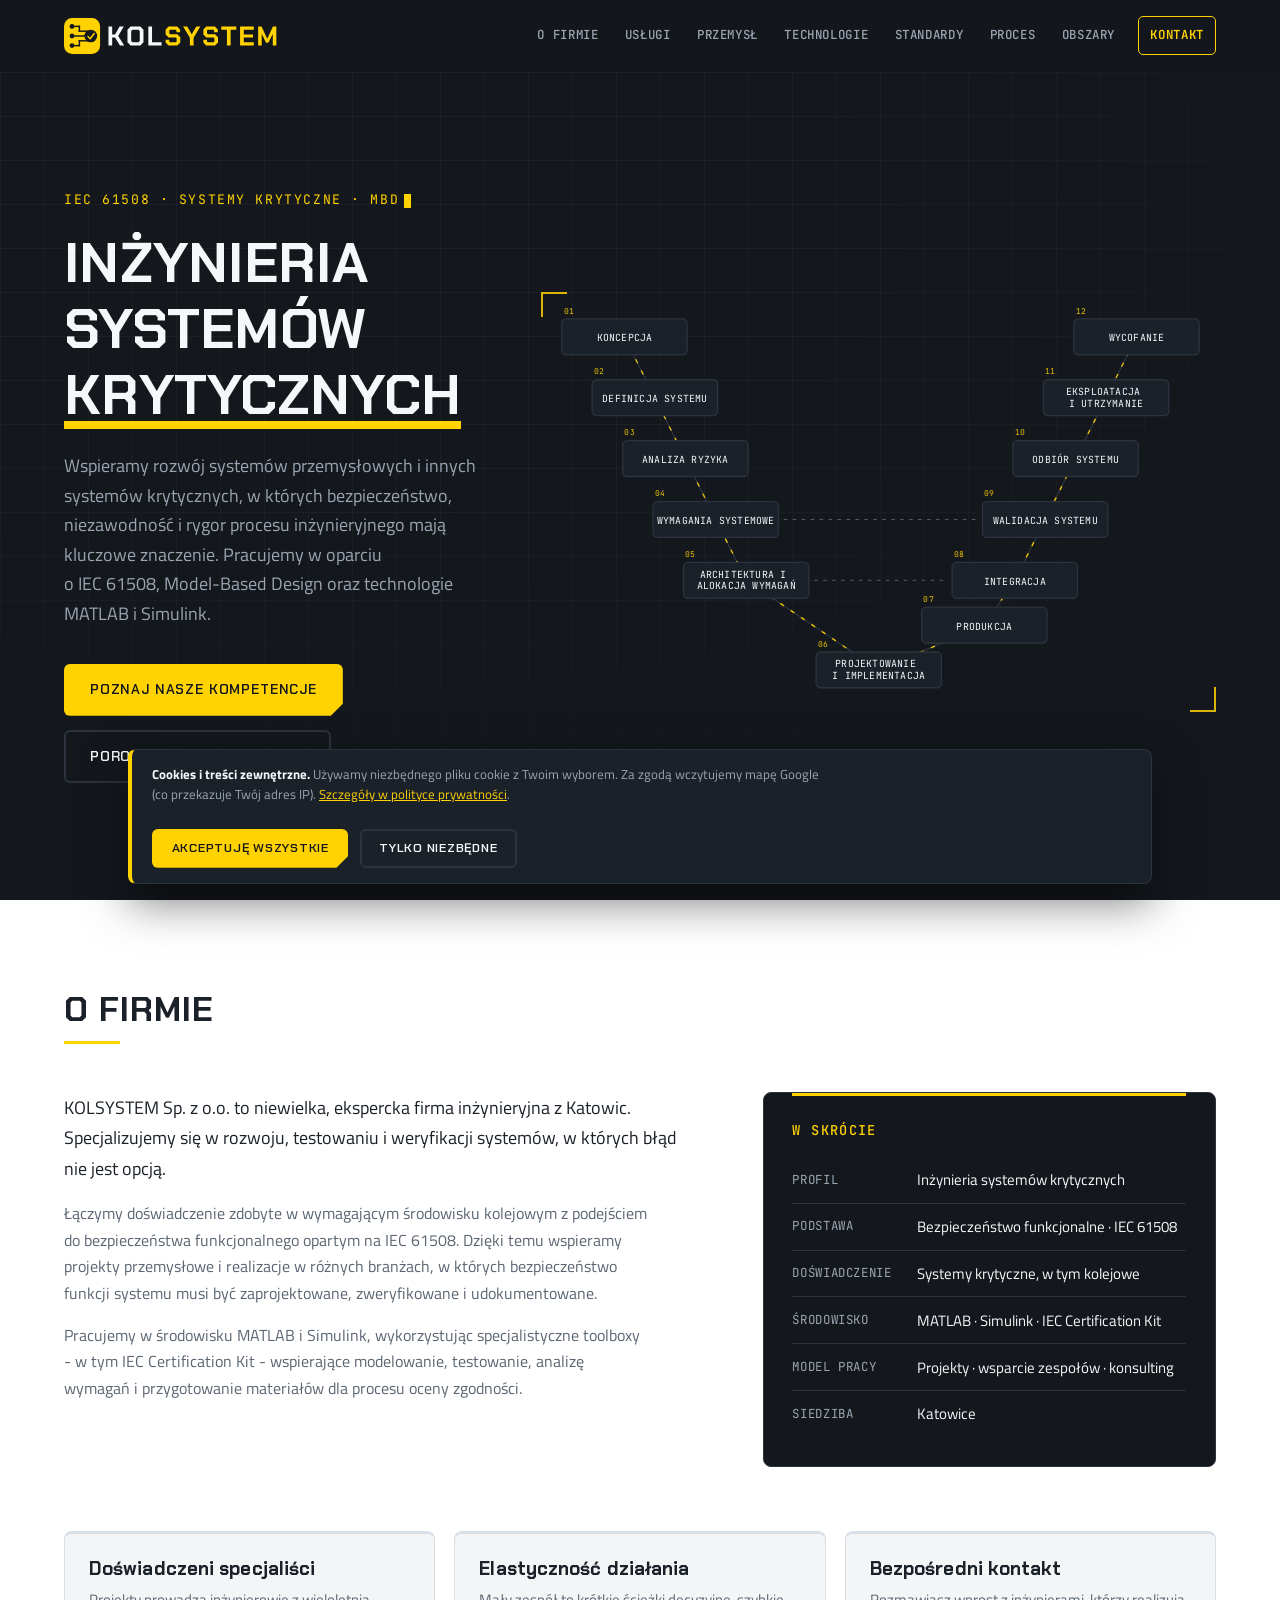
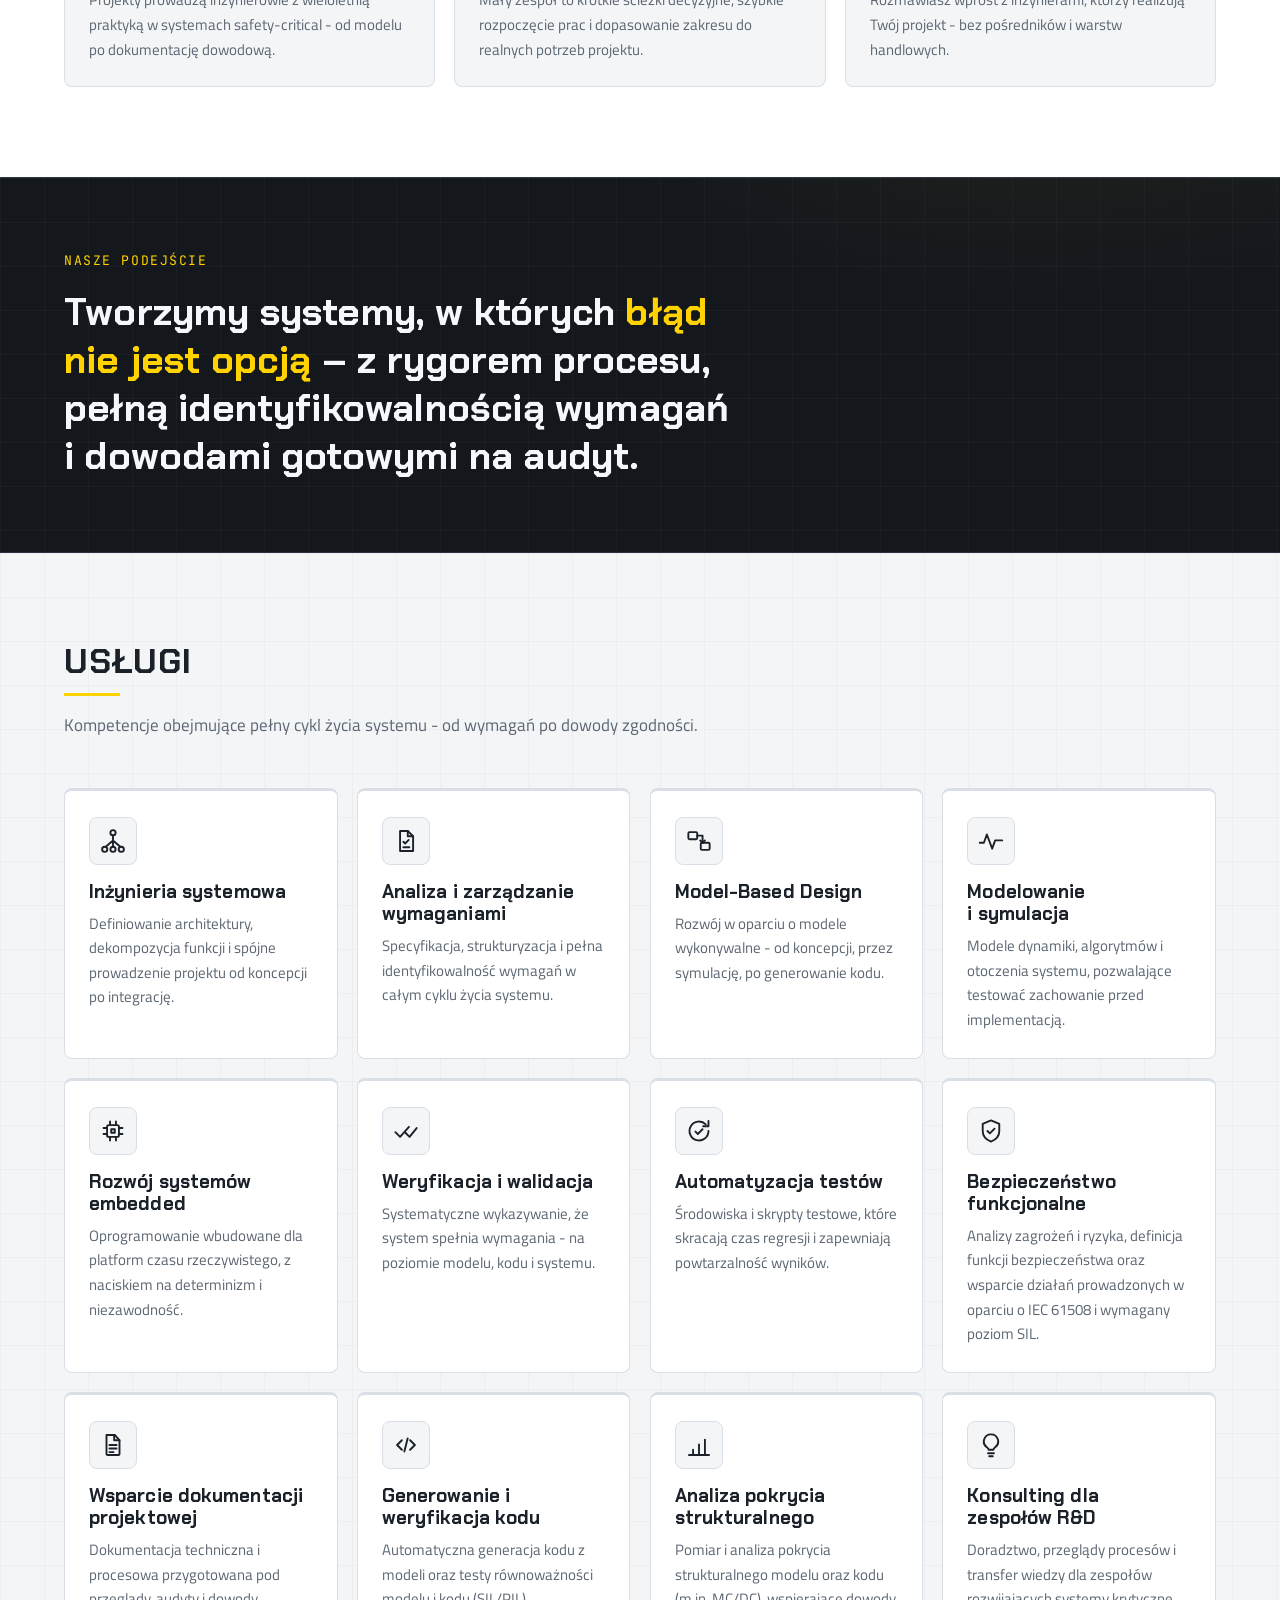
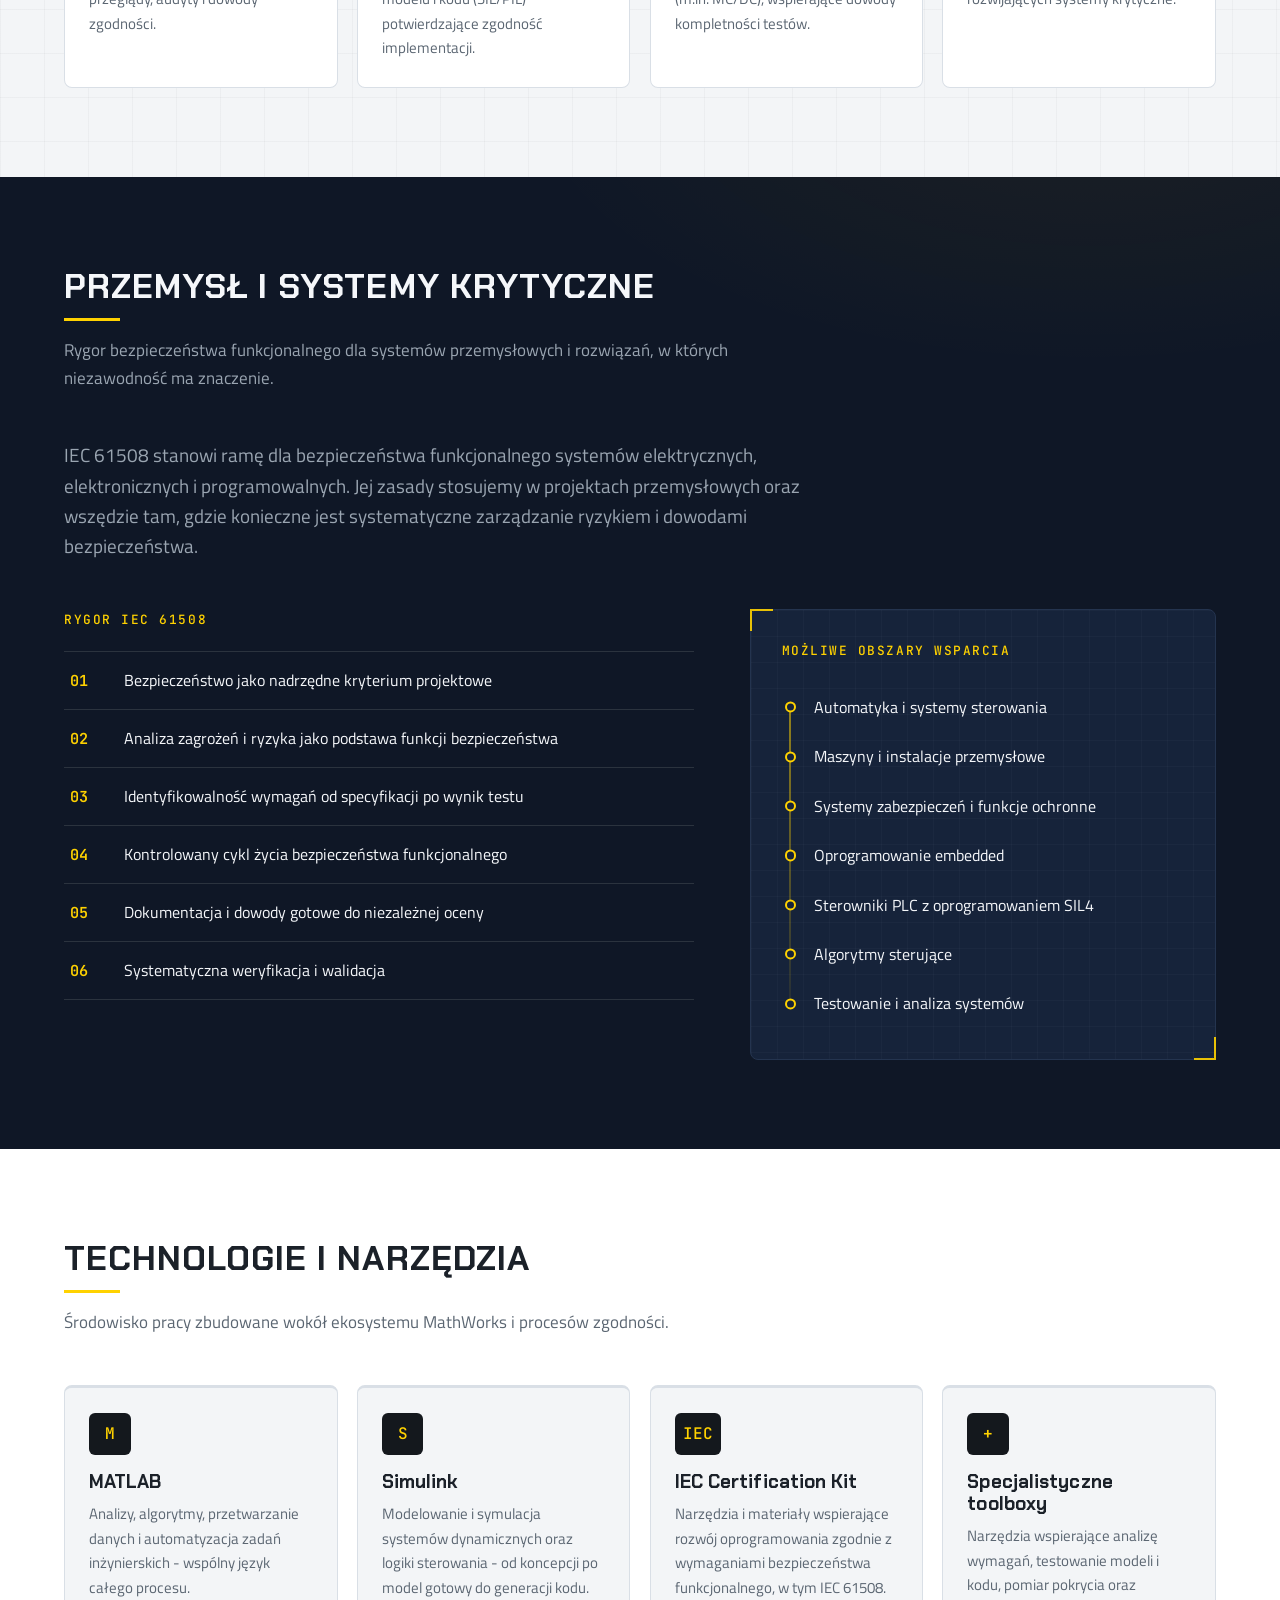
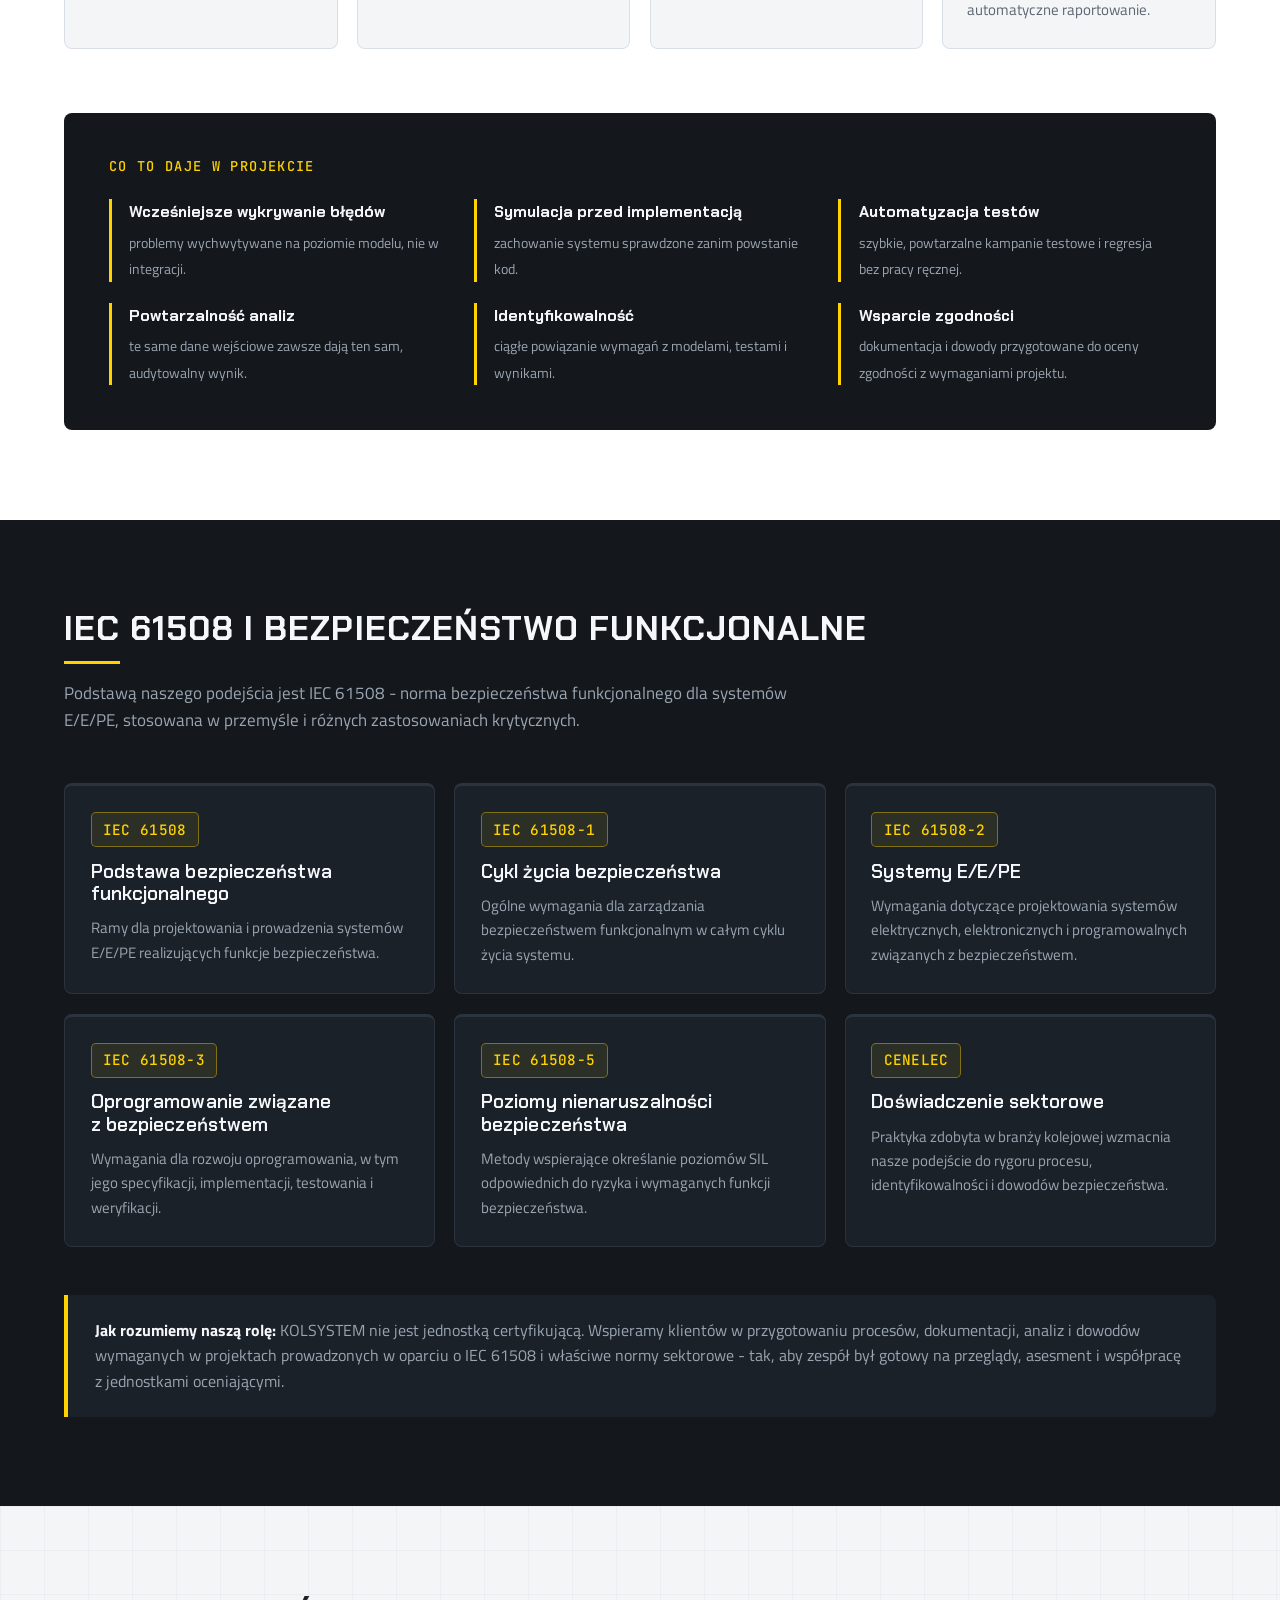
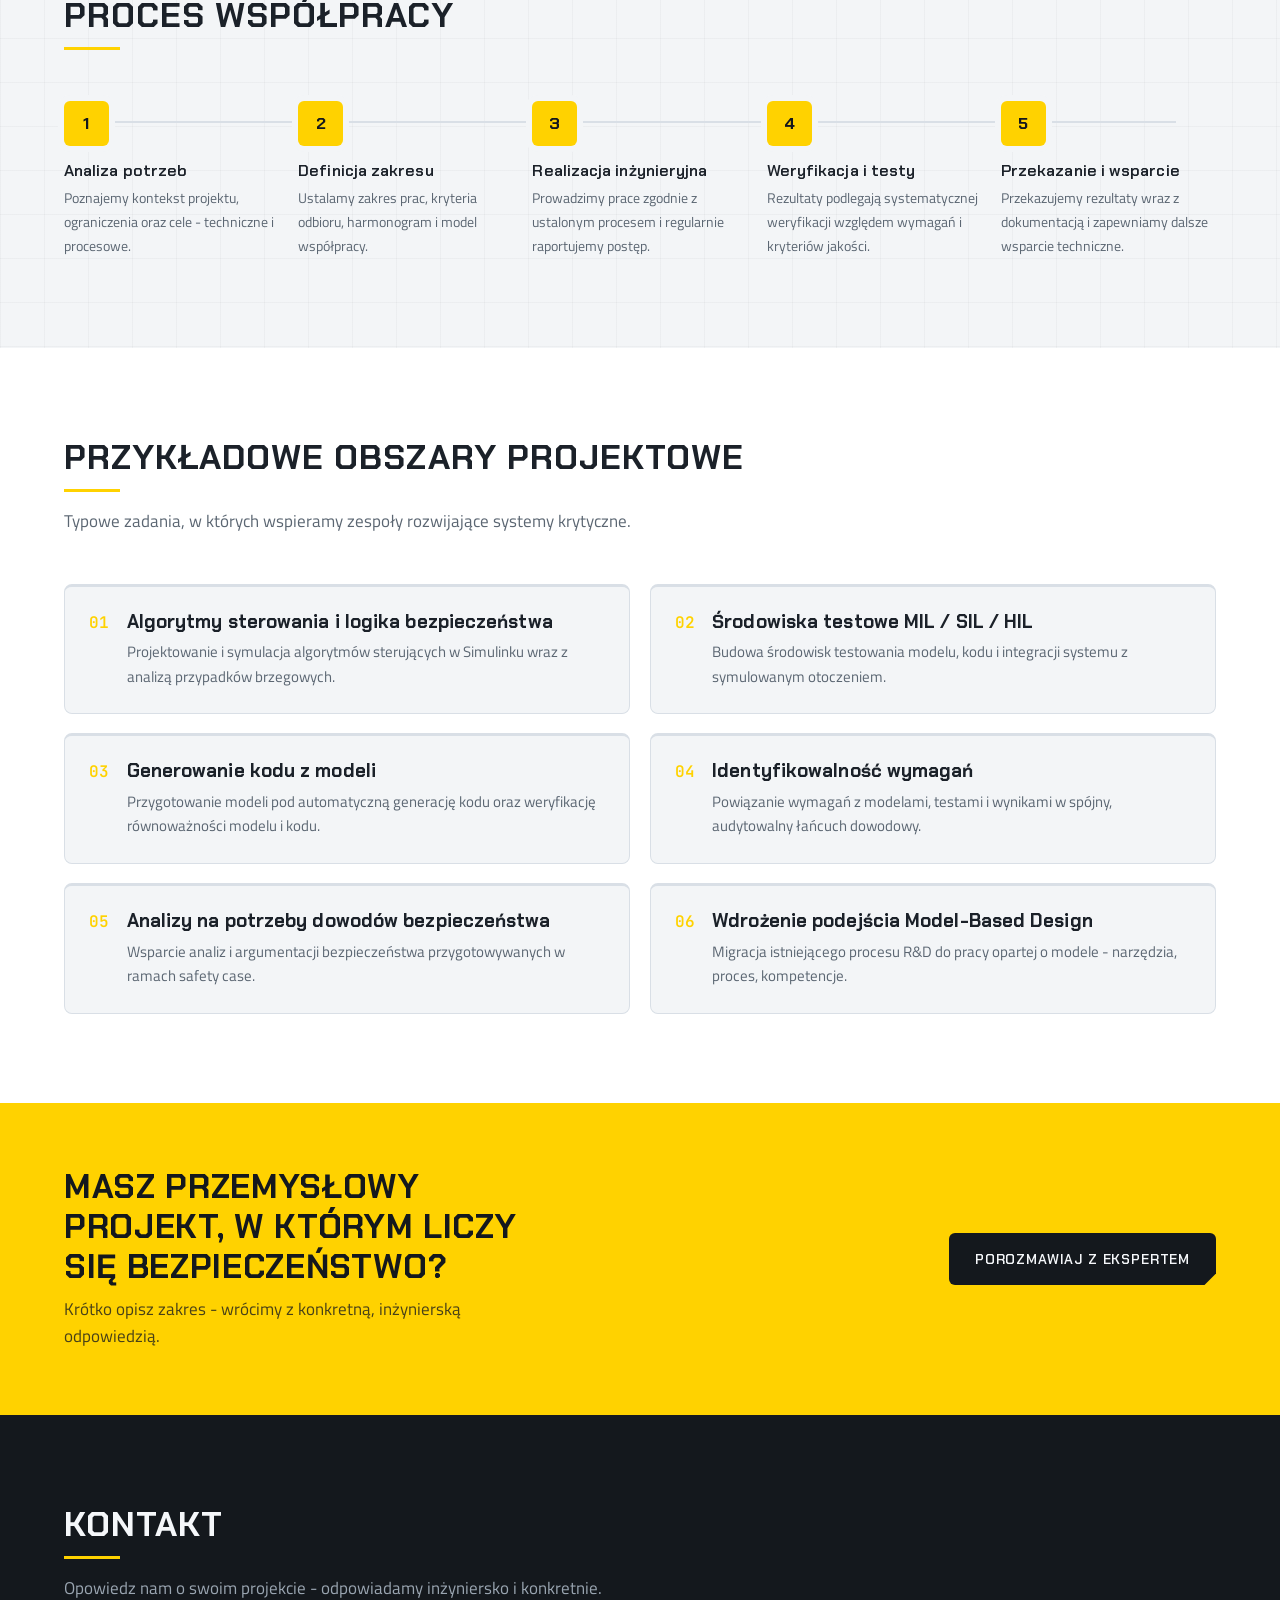
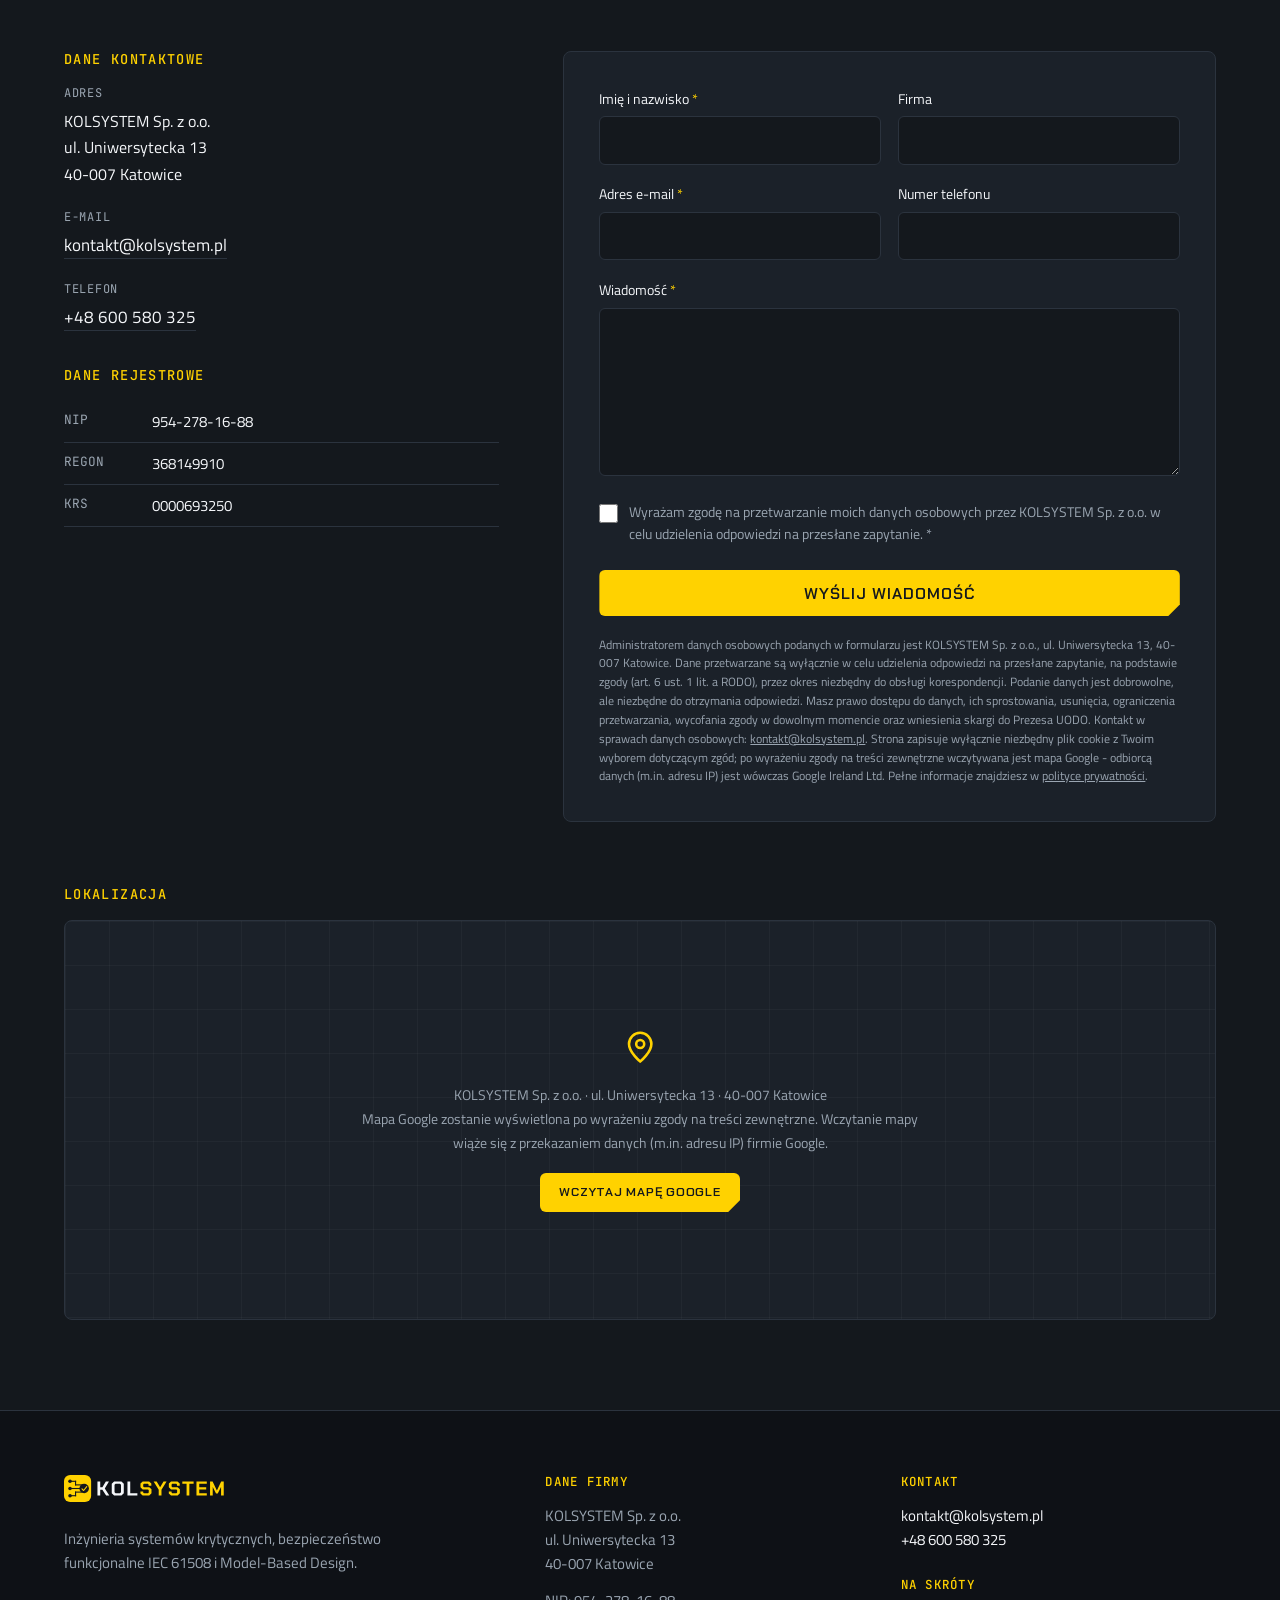
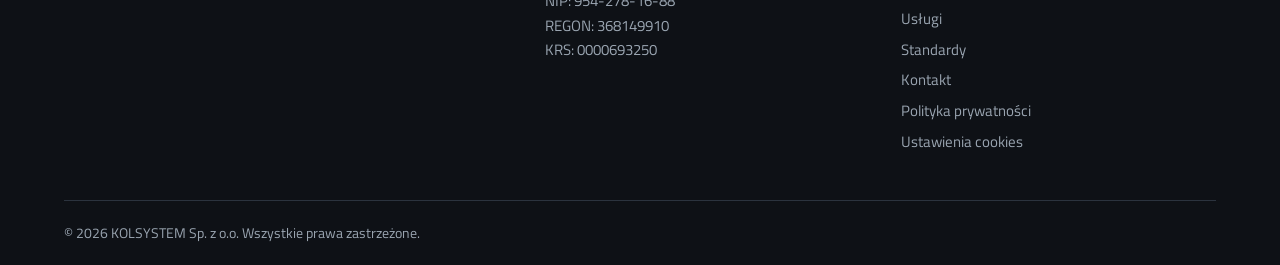
==== commit c5cd8fb9: "poprawki treści" ====
--- a/index.html
+++ b/index.html
@@ -1,10 +1,12 @@
 <!DOCTYPE html>
 <html lang="pl">
+
 <head>
   <meta charset="UTF-8">
   <meta name="viewport" content="width=device-width, initial-scale=1.0">
   <title>KOLSYSTEM – Bezpieczeństwo funkcjonalne IEC 61508 | Inżynieria przemysłowa</title>
-  <meta name="description" content="KOLSYSTEM Sp. z o.o. – inżynieria systemów krytycznych dla przemysłu i różnych branż. Bezpieczeństwo funkcjonalne IEC 61508, Model-Based Design, MATLAB, Simulink, weryfikacja i walidacja.">
+  <meta name="description"
+    content="KOLSYSTEM Sp. z o.o. – inżynieria systemów krytycznych dla przemysłu i różnych branż. Bezpieczeństwo funkcjonalne IEC 61508, Model-Based Design, MATLAB, Simulink, weryfikacja i walidacja.">
   <meta name="robots" content="index,follow">
   <meta name="author" content="KOLSYSTEM Sp. z o.o.">
   <meta name="theme-color" content="#14181d">
@@ -15,14 +17,16 @@
   <meta property="og:type" content="website">
   <meta property="og:site_name" content="KOLSYSTEM">
   <meta property="og:title" content="KOLSYSTEM – Bezpieczeństwo funkcjonalne IEC 61508">
-  <meta property="og:description" content="Bezpieczeństwo funkcjonalne IEC 61508, Model-Based Design, MATLAB i Simulink. Inżynieria systemów krytycznych dla przemysłu i różnych branż.">
+  <meta property="og:description"
+    content="Bezpieczeństwo funkcjonalne IEC 61508, Model-Based Design, MATLAB i Simulink. Inżynieria systemów krytycznych dla przemysłu i różnych branż.">
   <meta property="og:url" content="https://kolsystem.pl/">
   <meta property="og:locale" content="pl_PL">
 
   <!-- Twitter Card -->
   <meta name="twitter:card" content="summary_large_image">
   <meta name="twitter:title" content="KOLSYSTEM – Bezpieczeństwo funkcjonalne IEC 61508">
-  <meta name="twitter:description" content="Bezpieczeństwo funkcjonalne IEC 61508, Model-Based Design, MATLAB i Simulink. Inżynieria systemów krytycznych dla przemysłu i różnych branż.">
+  <meta name="twitter:description"
+    content="Bezpieczeństwo funkcjonalne IEC 61508, Model-Based Design, MATLAB i Simulink. Inżynieria systemów krytycznych dla przemysłu i różnych branż.">
 
   <!-- Fonty hostowane lokalnie (reguły @font-face w style.css) -->
   <link rel="preload" href="assets/fonts/titillium-web-400-latin.woff2" as="font" type="font/woff2" crossorigin>
@@ -76,6 +80,7 @@
           "automatyka przemysłowa",
           "Safety Integrity Level (SIL)",
           "weryfikacja i walidacja",
+          "Sterowniki PLC z oprogramowaniem SIL4",
           "systemy embedded"
         ],
         "hasOfferCatalog": {
@@ -117,688 +122,822 @@
   }
   </script>
 </head>
+
 <body>
 
-<a class="skip-link" href="#main">Przejdź do treści</a>
-
-<!-- ============================== NAGŁÓWEK ============================== -->
-<header class="site-header" id="top">
-  <div class="container header-inner">
-    <a href="#top" class="logo" aria-label="KOLSYSTEM – strona główna">
-      <img class="logo-image" src="assets/brand/logo-horizontal-primary.svg" width="4510" height="760" alt="">
-    </a>
-
-    <button class="nav-toggle" type="button" aria-controls="site-nav" aria-expanded="false">
-      <span class="nav-toggle-label">Menu</span>
-      <span class="nav-toggle-bars" aria-hidden="true"><i></i><i></i><i></i></span>
-    </button>
-
-    <nav class="site-nav" id="site-nav" aria-label="Nawigacja główna">
-      <ul>
-        <li><a href="#o-firmie">O firmie</a></li>
-        <li><a href="#uslugi">Usługi</a></li>
-        <li><a href="#przemysl">Przemysł</a></li>
-        <li><a href="#technologie">Technologie</a></li>
-        <li><a href="#standardy">Standardy</a></li>
-        <li><a href="#proces">Proces</a></li>
-        <li><a href="#obszary">Obszary</a></li>
-        <li><a href="#kontakt" class="nav-cta">Kontakt</a></li>
-      </ul>
-    </nav>
-  </div>
-</header>
-
-<main id="main">
-
-  <!-- ============================== HERO ============================== -->
-  <section class="hero" aria-label="Wprowadzenie">
-    <div class="hero-bg" aria-hidden="true"></div>
-    <div class="container hero-inner">
-
-      <div class="hero-copy">
-        <p class="eyebrow" data-reveal>IEC 61508 · Systemy krytyczne · MBD<span class="cursor" aria-hidden="true"></span></p>
-        <h1 data-reveal class="d1">Inżynieria systemów <span class="accent-underline">krytycznych</span></h1>
-        <p class="hero-lead" data-reveal data-delay="2">
-          Wspieramy rozwój systemów przemysłowych i&nbsp;innych systemów krytycznych, w&nbsp;których
-          bezpieczeństwo, niezawodność i&nbsp;rygor procesu inżynieryjnego mają kluczowe znaczenie.
-          Pracujemy w&nbsp;oparciu o&nbsp;IEC&nbsp;61508, Model-Based Design oraz technologie MATLAB i&nbsp;Simulink.
+  <a class="skip-link" href="#main">Przejdź do treści</a>
+
+  <!-- ============================== NAGŁÓWEK ============================== -->
+  <header class="site-header" id="top">
+    <div class="container header-inner">
+      <a href="#top" class="logo" aria-label="KOLSYSTEM – strona główna">
+        <img class="logo-image" src="assets/brand/logo-horizontal-primary.svg" width="4510" height="760" alt="">
+      </a>
+
+      <button class="nav-toggle" type="button" aria-controls="site-nav" aria-expanded="false">
+        <span class="nav-toggle-label">Menu</span>
+        <span class="nav-toggle-bars" aria-hidden="true"><i></i><i></i><i></i></span>
+      </button>
+
+      <nav class="site-nav" id="site-nav" aria-label="Nawigacja główna">
+        <ul>
+          <li><a href="#o-firmie">O firmie</a></li>
+          <li><a href="#uslugi">Usługi</a></li>
+          <li><a href="#przemysl">Przemysł</a></li>
+          <li><a href="#technologie">Technologie</a></li>
+          <li><a href="#standardy">Standardy</a></li>
+          <li><a href="#proces">Proces</a></li>
+          <li><a href="#obszary">Obszary</a></li>
+          <li><a href="#kontakt" class="nav-cta">Kontakt</a></li>
+        </ul>
+      </nav>
+    </div>
+  </header>
+
+  <main id="main">
+
+    <!-- ============================== HERO ============================== -->
+    <section class="hero" aria-label="Wprowadzenie">
+      <div class="hero-bg" aria-hidden="true"></div>
+      <div class="container hero-inner">
+
+        <div class="hero-copy">
+          <p class="eyebrow" data-reveal>IEC 61508 · Systemy krytyczne · MBD<span class="cursor"
+              aria-hidden="true"></span></p>
+          <h1 data-reveal class="d1">Inżynieria systemów <span class="accent-underline">krytycznych</span></h1>
+          <p class="hero-lead" data-reveal data-delay="2">
+            Wspieramy rozwój systemów przemysłowych i&nbsp;innych systemów krytycznych, w&nbsp;których
+            bezpieczeństwo, niezawodność i&nbsp;rygor procesu inżynieryjnego mają kluczowe znaczenie.
+            Pracujemy w&nbsp;oparciu o&nbsp;IEC&nbsp;61508, Model-Based Design oraz technologie MATLAB i&nbsp;Simulink.
+          </p>
+          <div class="hero-actions" data-reveal data-delay="3">
+            <a href="#uslugi" class="btn btn-primary">Poznaj nasze kompetencje</a>
+            <a href="#kontakt" class="btn btn-ghost">Porozmawiaj z ekspertem</a>
+          </div>
+        </div>
+
+        <!-- Animowany diagram: przepływ MBD + odpowiedź skokowa -->
+        <div class="hero-visual" data-reveal data-delay="3" aria-hidden="true">
+          <svg class="hero-diagram" viewBox="4 28 732 448" focusable="false">
+            <!-- Ścieżka cyklu (pod blokami) + animowany przepływ -->
+            <g class="diagram-links">
+              <path d="M86 68 120 136 154 204 188 272 222 340 370 440 488 390 522 340 556 272 590 204 624 136 658 68" />
+            </g>
+            <g class="diagram-flow">
+              <path d="M86 68 120 136 154 204 188 272 222 340 370 440 488 390 522 340 556 272 590 204 624 136 658 68" />
+            </g>
+
+            <!-- Relacje weryfikacji i walidacji między gałęziami -->
+            <g class="v-verif">
+              <path d="M264 272H480" />
+              <path d="M298 340H446" />
+            </g>
+
+            <!-- Fazy cyklu życia systemu -->
+            <g class="diagram-blocks">
+              <rect x="16" y="48" width="140" height="40" rx="5" />
+              <rect x="50" y="116" width="140" height="40" rx="5" />
+              <rect x="84" y="184" width="140" height="40" rx="5" />
+              <rect x="118" y="252" width="140" height="40" rx="5" />
+              <rect x="152" y="320" width="140" height="40" rx="5" />
+              <rect x="300" y="420" width="140" height="40" rx="5" />
+              <rect x="418" y="370" width="140" height="40" rx="5" />
+              <rect x="452" y="320" width="140" height="40" rx="5" />
+              <rect x="486" y="252" width="140" height="40" rx="5" />
+              <rect x="520" y="184" width="140" height="40" rx="5" />
+              <rect x="554" y="116" width="140" height="40" rx="5" />
+              <rect x="588" y="48" width="140" height="40" rx="5" />
+
+              <text class="v-num" x="18" y="42">01</text>
+              <text class="v-num" x="52" y="110">02</text>
+              <text class="v-num" x="86" y="178">03</text>
+              <text class="v-num" x="120" y="246">04</text>
+              <text class="v-num" x="154" y="314">05</text>
+              <text class="v-num" x="302" y="414">06</text>
+              <text class="v-num" x="420" y="364">07</text>
+              <text class="v-num" x="454" y="314">08</text>
+              <text class="v-num" x="488" y="246">09</text>
+              <text class="v-num" x="522" y="178">10</text>
+              <text class="v-num" x="556" y="110">11</text>
+              <text class="v-num" x="590" y="42">12</text>
+
+              <text x="86" y="73">KONCEPCJA</text>
+              <text x="120" y="141">DEFINICJA SYSTEMU</text>
+              <text x="154" y="209">ANALIZA RYZYKA</text>
+              <text x="188" y="277">WYMAGANIA SYSTEMOWE</text>
+              <text x="222" y="337">
+                <tspan x="222">ARCHITEKTURA I</tspan>
+                <tspan x="222" y="350">ALOKACJA WYMAGAŃ</tspan>
+              </text>
+              <text x="370" y="437">
+                <tspan x="370">PROJEKTOWANIE</tspan>
+                <tspan x="370" y="450">I IMPLEMENTACJA</tspan>
+              </text>
+              <text x="488" y="395">PRODUKCJA</text>
+              <text x="522" y="345">INTEGRACJA</text>
+              <text x="556" y="277">WALIDACJA SYSTEMU</text>
+              <text x="590" y="209">ODBIÓR SYSTEMU</text>
+              <text x="624" y="133">
+                <tspan x="624">EKSPLOATACJA</tspan>
+                <tspan x="624" y="146">I UTRZYMANIE</tspan>
+              </text>
+              <text x="658" y="73">WYCOFANIE</text>
+            </g>
+          </svg>
+        </div>
+
+      </div>
+    </section>
+
+    <!-- ============================== O FIRMIE ============================== -->
+    <section class="section section--light" id="o-firmie" aria-labelledby="o-firmie-h">
+      <div class="container">
+        <header class="section-head" data-reveal>
+          <h2 id="o-firmie-h">O firmie</h2>
+        </header>
+
+        <div class="about-grid">
+          <div class="about-copy" data-reveal>
+            <p class="section-lead">
+              KOLSYSTEM Sp. z o.o. to niewielka, ekspercka firma inżynieryjna z&nbsp;Katowic.
+              Specjalizujemy się w&nbsp;rozwoju, testowaniu i&nbsp;weryfikacji systemów, w&nbsp;których
+              błąd nie jest opcją.
+            </p>
+            <p>
+              Łączymy doświadczenie zdobyte w&nbsp;wymagającym środowisku kolejowym z&nbsp;podejściem
+              do bezpieczeństwa funkcjonalnego opartym na IEC&nbsp;61508. Dzięki temu wspieramy projekty
+              przemysłowe i&nbsp;realizacje w&nbsp;różnych branżach, w&nbsp;których bezpieczeństwo funkcji systemu
+              musi być zaprojektowane, zweryfikowane i&nbsp;udokumentowane.
+            </p>
+            <p>
+              Pracujemy w&nbsp;środowisku MATLAB i&nbsp;Simulink, wykorzystując specjalistyczne toolboxy -
+              w&nbsp;tym IEC Certification Kit - wspierające modelowanie, testowanie, analizę wymagań
+              i&nbsp;przygotowanie materiałów dla procesu oceny zgodności.
+            </p>
+          </div>
+
+          <aside class="spec-card" data-reveal data-delay="2" aria-label="KOLSYSTEM w skrócie">
+            <h3 class="spec-title">W skrócie</h3>
+            <dl class="spec-list">
+              <div>
+                <dt>Profil</dt>
+                <dd>Inżynieria systemów krytycznych</dd>
+              </div>
+              <div>
+                <dt>Podstawa</dt>
+                <dd>Bezpieczeństwo funkcjonalne · IEC 61508</dd>
+              </div>
+              <div>
+                <dt>Doświadczenie</dt>
+                <dd>Systemy krytyczne, w tym kolejowe</dd>
+              </div>
+              <div>
+                <dt>Środowisko</dt>
+                <dd>MATLAB · Simulink · IEC Certification Kit</dd>
+              </div>
+              <div>
+                <dt>Model pracy</dt>
+                <dd>Projekty · wsparcie zespołów · konsulting</dd>
+              </div>
+              <div>
+                <dt>Siedziba</dt>
+                <dd>Katowice</dd>
+              </div>
+            </dl>
+          </aside>
+        </div>
+
+        <ul class="advantages">
+          <li class="advantage" data-reveal>
+            <h3>Doświadczeni specjaliści</h3>
+            <p>Projekty prowadzą inżynierowie z wieloletnią praktyką w systemach safety-critical - od modelu po
+              dokumentację dowodową.</p>
+          </li>
+          <li class="advantage" data-reveal data-delay="2">
+            <h3>Elastyczność działania</h3>
+            <p>Mały zespół to krótkie ścieżki decyzyjne, szybkie rozpoczęcie prac i dopasowanie zakresu do realnych
+              potrzeb projektu.</p>
+          </li>
+          <li class="advantage" data-reveal data-delay="3">
+            <h3>Bezpośredni kontakt</h3>
+            <p>Rozmawiasz wprost z inżynierami, którzy realizują Twój projekt - bez pośredników i warstw handlowych.</p>
+          </li>
+        </ul>
+      </div>
+    </section>
+
+    <!-- ============================== MANIFEST ============================== -->
+    <section class="statement" aria-label="Nasze podejście">
+      <div class="container" data-reveal>
+        <p class="statement-eyebrow">Nasze podejście</p>
+        <p class="statement-text">Tworzymy systemy, w&nbsp;których <span>błąd nie jest opcją</span> &ndash;
+          z&nbsp;rygorem procesu, pełną identyfikowalnością wymagań i&nbsp;dowodami gotowymi na audyt.</p>
+      </div>
+    </section>
+
+    <!-- ============================== USŁUGI ============================== -->
+    <section class="section section--gray" id="uslugi" aria-labelledby="uslugi-h">
+      <div class="container">
+        <header class="section-head" data-reveal>
+          <h2 id="uslugi-h">Usługi</h2>
+          <p class="section-sub">Kompetencje obejmujące pełny cykl życia systemu - od wymagań po dowody zgodności.</p>
+        </header>
+
+        <ul class="cards-grid services-grid">
+          <li class="card" data-reveal>
+            <svg class="card-icon" viewBox="0 0 24 24" aria-hidden="true">
+              <circle cx="12" cy="5" r="2.2" />
+              <circle cx="5" cy="19" r="2.2" />
+              <circle cx="12" cy="19" r="2.2" />
+              <circle cx="19" cy="19" r="2.2" />
+              <path d="M12 7.2v9.6M12 11.5 5.6 17M12 11.5l6.4 5.5" />
+            </svg>
+            <h3>Inżynieria systemowa</h3>
+            <p>Definiowanie architektury, dekompozycja funkcji i spójne prowadzenie projektu od koncepcji po integrację.
+            </p>
+          </li>
+          <li class="card" data-reveal data-delay="2">
+            <svg class="card-icon" viewBox="0 0 24 24" aria-hidden="true">
+              <path d="M7 3.5h6.5L18 8v12.5H7z" />
+              <path d="M13.5 3.5V8H18" />
+              <path d="m9.8 12.6 1.5 1.5 3-3" />
+              <path d="M9.8 17.3h5" />
+            </svg>
+            <h3>Analiza i zarządzanie wymaganiami</h3>
+            <p>Specyfikacja, strukturyzacja i pełna identyfikowalność wymagań w całym cyklu życia systemu.</p>
+          </li>
+          <li class="card" data-reveal data-delay="3">
+            <svg class="card-icon" viewBox="0 0 24 24" aria-hidden="true">
+              <rect x="3" y="4.5" width="7.5" height="6" rx="1" />
+              <rect x="13.5" y="13.5" width="7.5" height="6" rx="1" />
+              <path d="M10.5 7.5h4.5v6" />
+              <path d="m13 11.5 2 2 2-2" />
+            </svg>
+            <h3>Model-Based Design</h3>
+            <p>Rozwój w oparciu o modele wykonywalne - od koncepcji, przez symulację, po generowanie kodu.</p>
+          </li>
+          <li class="card" data-reveal>
+            <svg class="card-icon" viewBox="0 0 24 24" aria-hidden="true">
+              <path d="M2.5 13.5H6l2.5-7 4.5 12 2.5-7h6" />
+            </svg>
+            <h3>Modelowanie i symulacja</h3>
+            <p>Modele dynamiki, algorytmów i otoczenia systemu, pozwalające testować zachowanie przed implementacją.</p>
+          </li>
+          <li class="card" data-reveal data-delay="2">
+            <svg class="card-icon" viewBox="0 0 24 24" aria-hidden="true">
+              <rect x="7" y="7" width="10" height="10" rx="1.5" />
+              <rect x="10.5" y="10.5" width="3" height="3" />
+              <path d="M9.5 7V4m5 3V4m-5 16v-3m5 3v-3M7 9.5H4m3 5H4m16-5h-3m3 5h-3" />
+            </svg>
+            <h3>Rozwój systemów embedded</h3>
+            <p>Oprogramowanie wbudowane dla platform czasu rzeczywistego, z naciskiem na determinizm i niezawodność.</p>
+          </li>
+          <li class="card" data-reveal data-delay="3">
+            <svg class="card-icon" viewBox="0 0 24 24" aria-hidden="true">
+              <path d="m3 13 4 4 7.5-8.5" />
+              <path d="m11.5 13.5 3.5 3.5L21 9.5" />
+            </svg>
+            <h3>Weryfikacja i walidacja</h3>
+            <p>Systematyczne wykazywanie, że system spełnia wymagania - na poziomie modelu, kodu i systemu.</p>
+          </li>
+          <li class="card" data-reveal>
+            <svg class="card-icon" viewBox="0 0 24 24" aria-hidden="true">
+              <path d="M20 12a8 8 0 1 1-2.3-5.6" />
+              <path d="M20 3.5V8h-4.5" />
+              <path d="m9 12.5 2 2 4-4" />
+            </svg>
+            <h3>Automatyzacja testów</h3>
+            <p>Środowiska i skrypty testowe, które skracają czas regresji i zapewniają powtarzalność wyników.</p>
+          </li>
+          <li class="card" data-reveal data-delay="2">
+            <svg class="card-icon" viewBox="0 0 24 24" aria-hidden="true">
+              <path d="m12 3 7 3v6c0 4.4-3 7.4-7 9-4-1.6-7-4.6-7-9V6z" />
+              <path d="m9 12 2 2 4-4" />
+            </svg>
+            <h3>Bezpieczeństwo funkcjonalne</h3>
+            <p>Analizy zagrożeń i ryzyka, definicja funkcji bezpieczeństwa oraz wsparcie działań prowadzonych w oparciu
+              o IEC 61508 i wymagany poziom SIL.</p>
+          </li>
+          <li class="card" data-reveal data-delay="3">
+            <svg class="card-icon" viewBox="0 0 24 24" aria-hidden="true">
+              <path d="M6.5 3.5h7L17.5 8v11.5a1 1 0 0 1-1 1h-9a1 1 0 0 1-1-1V4.5a1 1 0 0 1 1-1z" />
+              <path d="M13 3.5V8h4.5" />
+              <path d="M9 12h6M9 15h6M9 18h3.5" />
+            </svg>
+            <h3>Wsparcie dokumentacji projektowej</h3>
+            <p>Dokumentacja techniczna i procesowa przygotowana pod przeglądy, audyty i dowody zgodności.</p>
+          </li>
+          <li class="card" data-reveal>
+            <svg class="card-icon" viewBox="0 0 24 24" aria-hidden="true">
+              <path d="M8.5 8 4.5 12l4 4" />
+              <path d="m15.5 8 4 4-4 4" />
+              <path d="M13.4 6.5 10.6 17.5" />
+            </svg>
+            <h3>Generowanie i weryfikacja kodu</h3>
+            <p>Automatyczna generacja kodu z modeli oraz testy równoważności modelu i kodu (SIL/PIL) potwierdzające
+              zgodność implementacji.</p>
+          </li>
+          <li class="card" data-reveal data-delay="2">
+            <svg class="card-icon" viewBox="0 0 24 24" aria-hidden="true">
+              <path d="M3.5 20.5h17" />
+              <path d="M7 20.5v-4.5M12 20.5v-9M17 20.5v-13" />
+            </svg>
+            <h3>Analiza pokrycia strukturalnego</h3>
+            <p>Pomiar i analiza pokrycia strukturalnego modelu oraz kodu (m.in. MC/DC), wspierające dowody kompletności
+              testów.</p>
+          </li>
+          <li class="card" data-reveal data-delay="3">
+            <svg class="card-icon" viewBox="0 0 24 24" aria-hidden="true">
+              <path d="M12 3a6 6 0 0 0-3.5 10.9c.9.7 1.5 1.3 1.5 2.1h4c0-.8.6-1.4 1.5-2.1A6 6 0 0 0 12 3z" />
+              <path d="M9.5 19h5M10.5 21.5h3" />
+            </svg>
+            <h3>Konsulting dla zespołów R&amp;D</h3>
+            <p>Doradztwo, przeglądy procesów i transfer wiedzy dla zespołów rozwijających systemy krytyczne.</p>
+          </li>
+        </ul>
+      </div>
+    </section>
+
+    <!-- ============================== PRZEMYSŁ I SYSTEMY KRYTYCZNE ============================== -->
+    <section class="section section--navy" id="przemysl" aria-labelledby="przemysl-h">
+      <div class="container">
+        <header class="section-head" data-reveal>
+          <h2 id="przemysl-h">Przemysł i systemy krytyczne</h2>
+          <p class="section-sub">Rygor bezpieczeństwa funkcjonalnego dla systemów przemysłowych i rozwiązań, w których
+            niezawodność ma znaczenie.</p>
+        </header>
+
+        <p class="rail-lead" data-reveal>
+          IEC&nbsp;61508 stanowi ramę dla bezpieczeństwa funkcjonalnego systemów elektrycznych,
+          elektronicznych i&nbsp;programowalnych. Jej zasady stosujemy w&nbsp;projektach przemysłowych
+          oraz wszędzie tam, gdzie konieczne jest systematyczne zarządzanie ryzykiem i&nbsp;dowodami bezpieczeństwa.
         </p>
-        <div class="hero-actions" data-reveal data-delay="3">
-          <a href="#uslugi" class="btn btn-primary">Poznaj nasze kompetencje</a>
-          <a href="#kontakt" class="btn btn-ghost">Porozmawiaj z ekspertem</a>
+
+        <div class="rail-layout">
+          <div class="rail-reqs-wrap" data-reveal>
+            <span class="rail-eyebrow">Rygor IEC 61508</span>
+            <ul class="rail-reqs">
+              <li><span class="rail-reqs-num" aria-hidden="true">01</span><span class="rail-reqs-text">Bezpieczeństwo
+                  jako nadrzędne kryterium projektowe</span></li>
+              <li><span class="rail-reqs-num" aria-hidden="true">02</span><span class="rail-reqs-text">Analiza zagrożeń
+                  i&nbsp;ryzyka jako podstawa funkcji bezpieczeństwa</span></li>
+              <li><span class="rail-reqs-num" aria-hidden="true">03</span><span class="rail-reqs-text">Identyfikowalność
+                  wymagań od specyfikacji po wynik testu</span></li>
+              <li><span class="rail-reqs-num" aria-hidden="true">04</span><span class="rail-reqs-text">Kontrolowany cykl
+                  życia bezpieczeństwa funkcjonalnego</span></li>
+              <li><span class="rail-reqs-num" aria-hidden="true">05</span><span class="rail-reqs-text">Dokumentacja
+                  i&nbsp;dowody gotowe do niezależnej oceny</span></li>
+              <li><span class="rail-reqs-num" aria-hidden="true">06</span><span class="rail-reqs-text">Systematyczna
+                  weryfikacja i&nbsp;walidacja</span></li>
+            </ul>
+          </div>
+
+          <aside class="rail-panel" data-reveal data-delay="2" aria-label="Możliwe obszary wsparcia">
+            <span class="rail-eyebrow">Możliwe obszary wsparcia</span>
+            <ul class="rail-chain">
+              <li>Automatyka i&nbsp;systemy sterowania</li>
+              <li>Maszyny i&nbsp;instalacje przemysłowe</li>
+              <li>Systemy zabezpieczeń i&nbsp;funkcje ochronne</li>
+              <li>Oprogramowanie embedded</li>
+              <li>Sterowniki PLC z oprogramowaniem SIL4</li>
+              <li>Algorytmy sterujące</li>
+              <li>Testowanie i&nbsp;analiza systemów</li>
+            </ul>
+          </aside>
         </div>
       </div>
-
-      <!-- Animowany diagram: przepływ MBD + odpowiedź skokowa -->
-      <div class="hero-visual" data-reveal data-delay="3" aria-hidden="true">
-        <svg class="hero-diagram" viewBox="4 28 732 448" focusable="false">
-          <!-- Ścieżka cyklu (pod blokami) + animowany przepływ -->
-          <g class="diagram-links">
-            <path d="M86 68 120 136 154 204 188 272 222 340 370 440 488 390 522 340 556 272 590 204 624 136 658 68"/>
-          </g>
-          <g class="diagram-flow">
-            <path d="M86 68 120 136 154 204 188 272 222 340 370 440 488 390 522 340 556 272 590 204 624 136 658 68"/>
-          </g>
-
-          <!-- Relacje weryfikacji i walidacji między gałęziami -->
-          <g class="v-verif">
-            <path d="M264 272H480"/>
-            <path d="M298 340H446"/>
-          </g>
-
-          <!-- Fazy cyklu życia systemu -->
-          <g class="diagram-blocks">
-            <rect x="16"  y="48"  width="140" height="40" rx="5"/>
-            <rect x="50"  y="116" width="140" height="40" rx="5"/>
-            <rect x="84"  y="184" width="140" height="40" rx="5"/>
-            <rect x="118" y="252" width="140" height="40" rx="5"/>
-            <rect x="152" y="320" width="140" height="40" rx="5"/>
-            <rect x="300" y="420" width="140" height="40" rx="5"/>
-            <rect x="418" y="370" width="140" height="40" rx="5"/>
-            <rect x="452" y="320" width="140" height="40" rx="5"/>
-            <rect x="486" y="252" width="140" height="40" rx="5"/>
-            <rect x="520" y="184" width="140" height="40" rx="5"/>
-            <rect x="554" y="116" width="140" height="40" rx="5"/>
-            <rect x="588" y="48"  width="140" height="40" rx="5"/>
-
-            <text class="v-num" x="18"  y="42">01</text>
-            <text class="v-num" x="52"  y="110">02</text>
-            <text class="v-num" x="86"  y="178">03</text>
-            <text class="v-num" x="120" y="246">04</text>
-            <text class="v-num" x="154" y="314">05</text>
-            <text class="v-num" x="302" y="414">06</text>
-            <text class="v-num" x="420" y="364">07</text>
-            <text class="v-num" x="454" y="314">08</text>
-            <text class="v-num" x="488" y="246">09</text>
-            <text class="v-num" x="522" y="178">10</text>
-            <text class="v-num" x="556" y="110">11</text>
-            <text class="v-num" x="590" y="42">12</text>
-
-            <text x="86"  y="73">KONCEPCJA</text>
-            <text x="120" y="141">DEFINICJA SYSTEMU</text>
-            <text x="154" y="209">ANALIZA RYZYKA</text>
-            <text x="188" y="277">WYMAGANIA SYSTEMOWE</text>
-            <text x="222" y="337"><tspan x="222">ARCHITEKTURA I</tspan><tspan x="222" y="350">ALOKACJA WYMAGAŃ</tspan></text>
-            <text x="370" y="437"><tspan x="370">PROJEKTOWANIE</tspan><tspan x="370" y="450">I IMPLEMENTACJA</tspan></text>
-            <text x="488" y="395">PRODUKCJA</text>
-            <text x="522" y="345">INTEGRACJA</text>
-            <text x="556" y="277">WALIDACJA SYSTEMU</text>
-            <text x="590" y="209">ODBIÓR SYSTEMU</text>
-            <text x="624" y="133"><tspan x="624">EKSPLOATACJA</tspan><tspan x="624" y="146">I UTRZYMANIE</tspan></text>
-            <text x="658" y="73">WYCOFANIE</text>
-          </g>
-        </svg>
-      </div>
-
-    </div>
-  </section>
-
-  <!-- ============================== O FIRMIE ============================== -->
-  <section class="section section--light" id="o-firmie" aria-labelledby="o-firmie-h">
-    <div class="container">
-      <header class="section-head" data-reveal>
-        <h2 id="o-firmie-h">O firmie</h2>
-      </header>
-
-      <div class="about-grid">
-        <div class="about-copy" data-reveal>
-          <p class="section-lead">
-            KOLSYSTEM Sp. z o.o. to niewielka, ekspercka firma inżynieryjna z&nbsp;Katowic.
-            Specjalizujemy się w&nbsp;rozwoju, testowaniu i&nbsp;weryfikacji systemów, w&nbsp;których
-            błąd nie jest opcją.
-          </p>
+    </section>
+
+    <!-- ============================== TECHNOLOGIE ============================== -->
+    <section class="section section--light" id="technologie" aria-labelledby="technologie-h">
+      <div class="container">
+        <header class="section-head" data-reveal>
+          <h2 id="technologie-h">Technologie i narzędzia</h2>
+          <p class="section-sub">Środowisko pracy zbudowane wokół ekosystemu MathWorks i procesów zgodności.</p>
+        </header>
+
+        <ul class="tech-grid">
+          <li class="tech-card" data-reveal>
+            <span class="tech-badge">M</span>
+            <h3>MATLAB</h3>
+            <p>Analizy, algorytmy, przetwarzanie danych i automatyzacja zadań inżynierskich - wspólny język całego
+              procesu.</p>
+          </li>
+          <li class="tech-card" data-reveal data-delay="2">
+            <span class="tech-badge">S</span>
+            <h3>Simulink</h3>
+            <p>Modelowanie i symulacja systemów dynamicznych oraz logiki sterowania - od koncepcji po model gotowy do
+              generacji kodu.</p>
+          </li>
+          <li class="tech-card" data-reveal data-delay="3">
+            <span class="tech-badge">IEC</span>
+            <h3>IEC Certification Kit</h3>
+            <p>Narzędzia i materiały wspierające rozwój oprogramowania zgodnie z wymaganiami bezpieczeństwa
+              funkcjonalnego, w tym IEC 61508.</p>
+          </li>
+          <li class="tech-card" data-reveal data-delay="4">
+            <span class="tech-badge">+</span>
+            <h3>Specjalistyczne toolboxy</h3>
+            <p>Narzędzia wspierające analizę wymagań, testowanie modeli i kodu, pomiar pokrycia oraz automatyczne
+              raportowanie.</p>
+          </li>
+        </ul>
+
+        <div class="value-block" data-reveal>
+          <h3 class="value-title">Co to daje w projekcie</h3>
+          <ul class="value-grid">
+            <li><strong>Wcześniejsze wykrywanie błędów</strong><span>problemy wychwytywane na poziomie modelu, nie w
+                integracji.</span></li>
+            <li><strong>Symulacja przed implementacją</strong><span>zachowanie systemu sprawdzone zanim powstanie
+                kod.</span></li>
+            <li><strong>Automatyzacja testów</strong><span>szybkie, powtarzalne kampanie testowe i regresja bez pracy
+                ręcznej.</span></li>
+            <li><strong>Powtarzalność analiz</strong><span>te same dane wejściowe zawsze dają ten sam, audytowalny
+                wynik.</span></li>
+            <li><strong>Identyfikowalność</strong><span>ciągłe powiązanie wymagań z modelami, testami i wynikami.</span>
+            </li>
+            <li><strong>Wsparcie zgodności</strong><span>dokumentacja i dowody przygotowane do oceny zgodności z
+                wymaganiami projektu.</span></li>
+          </ul>
+        </div>
+      </div>
+    </section>
+
+    <!-- ============================== STANDARDY ============================== -->
+    <section class="section section--dark" id="standardy" aria-labelledby="standardy-h">
+      <div class="container">
+        <header class="section-head" data-reveal>
+          <h2 id="standardy-h">IEC 61508 i bezpieczeństwo funkcjonalne</h2>
+          <p class="section-sub">Podstawą naszego podejścia jest IEC 61508 - norma bezpieczeństwa funkcjonalnego dla
+            systemów E/E/PE, stosowana w przemyśle i różnych zastosowaniach krytycznych.</p>
+        </header>
+
+        <ul class="standards-grid">
+          <li class="standard" data-reveal>
+            <span class="standard-code">IEC 61508</span>
+            <h3>Podstawa bezpieczeństwa funkcjonalnego</h3>
+            <p>Ramy dla projektowania i prowadzenia systemów E/E/PE realizujących funkcje bezpieczeństwa.</p>
+          </li>
+          <li class="standard" data-reveal data-delay="2">
+            <span class="standard-code">IEC 61508-1</span>
+            <h3>Cykl życia bezpieczeństwa</h3>
+            <p>Ogólne wymagania dla zarządzania bezpieczeństwem funkcjonalnym w całym cyklu życia systemu.</p>
+          </li>
+          <li class="standard" data-reveal data-delay="3">
+            <span class="standard-code">IEC 61508-2</span>
+            <h3>Systemy E/E/PE</h3>
+            <p>Wymagania dotyczące projektowania systemów elektrycznych, elektronicznych i programowalnych związanych z
+              bezpieczeństwem.</p>
+          </li>
+          <li class="standard" data-reveal>
+            <span class="standard-code">IEC 61508-3</span>
+            <h3>Oprogramowanie związane z bezpieczeństwem</h3>
+            <p>Wymagania dla rozwoju oprogramowania, w tym jego specyfikacji, implementacji, testowania i weryfikacji.
+            </p>
+          </li>
+          <li class="standard" data-reveal data-delay="2">
+            <span class="standard-code">IEC 61508-5</span>
+            <h3>Poziomy nienaruszalności bezpieczeństwa</h3>
+            <p>Metody wspierające określanie poziomów SIL odpowiednich do ryzyka i wymaganych funkcji bezpieczeństwa.
+            </p>
+          </li>
+          <li class="standard" data-reveal data-delay="3">
+            <span class="standard-code">CENELEC</span>
+            <h3>Doświadczenie sektorowe</h3>
+            <p>Praktyka zdobyta w branży kolejowej wzmacnia nasze podejście do rygoru procesu, identyfikowalności i
+              dowodów bezpieczeństwa.</p>
+          </li>
+        </ul>
+
+        <div class="disclaimer" data-reveal role="note">
           <p>
-            Łączymy doświadczenie zdobyte w&nbsp;wymagającym środowisku kolejowym z&nbsp;podejściem
-            do bezpieczeństwa funkcjonalnego opartym na IEC&nbsp;61508. Dzięki temu wspieramy projekty
-            przemysłowe i&nbsp;realizacje w&nbsp;różnych branżach, w&nbsp;których bezpieczeństwo funkcji systemu
-            musi być zaprojektowane, zweryfikowane i&nbsp;udokumentowane.
-          </p>
-          <p>
-            Pracujemy w&nbsp;środowisku MATLAB i&nbsp;Simulink, wykorzystując specjalistyczne toolboxy -
-            w&nbsp;tym IEC Certification Kit - wspierające modelowanie, testowanie, analizę wymagań
-            i&nbsp;przygotowanie materiałów dla procesu oceny zgodności.
+            <strong>Jak rozumiemy naszą rolę:</strong> KOLSYSTEM nie jest jednostką certyfikującą.
+            Wspieramy klientów w&nbsp;przygotowaniu procesów, dokumentacji, analiz i&nbsp;dowodów
+            wymaganych w&nbsp;projektach prowadzonych w&nbsp;oparciu o&nbsp;IEC&nbsp;61508 i&nbsp;właściwe normy
+            sektorowe - tak, aby
+            zespół był gotowy na przeglądy, asesment i&nbsp;współpracę z&nbsp;jednostkami oceniającymi.
           </p>
         </div>
-
-        <aside class="spec-card" data-reveal data-delay="2" aria-label="KOLSYSTEM w skrócie">
-          <h3 class="spec-title">W skrócie</h3>
-          <dl class="spec-list">
-            <div><dt>Profil</dt><dd>Inżynieria systemów krytycznych</dd></div>
-            <div><dt>Podstawa</dt><dd>Bezpieczeństwo funkcjonalne · IEC 61508</dd></div>
-            <div><dt>Doświadczenie</dt><dd>Systemy krytyczne, w tym kolejowe</dd></div>
-            <div><dt>Środowisko</dt><dd>MATLAB · Simulink · IEC Certification Kit</dd></div>
-            <div><dt>Model pracy</dt><dd>Projekty · wsparcie zespołów · konsulting</dd></div>
-            <div><dt>Siedziba</dt><dd>Katowice</dd></div>
-          </dl>
-        </aside>
-      </div>
-
-      <ul class="advantages">
-        <li class="advantage" data-reveal>
-          <h3>Doświadczeni specjaliści</h3>
-          <p>Projekty prowadzą inżynierowie z wieloletnią praktyką w systemach safety-critical - od modelu po dokumentację dowodową.</p>
-        </li>
-        <li class="advantage" data-reveal data-delay="2">
-          <h3>Elastyczność działania</h3>
-          <p>Mały zespół to krótkie ścieżki decyzyjne, szybkie rozpoczęcie prac i dopasowanie zakresu do realnych potrzeb projektu.</p>
-        </li>
-        <li class="advantage" data-reveal data-delay="3">
-          <h3>Bezpośredni kontakt</h3>
-          <p>Rozmawiasz wprost z inżynierami, którzy realizują Twój projekt - bez pośredników i warstw handlowych.</p>
-        </li>
-      </ul>
-    </div>
-  </section>
-
-  <!-- ============================== MANIFEST ============================== -->
-  <section class="statement" aria-label="Nasze podejście">
-    <div class="container" data-reveal>
-      <p class="statement-eyebrow">Nasze podejście</p>
-      <p class="statement-text">Tworzymy systemy, w&nbsp;których <span>błąd nie jest opcją</span> &ndash; z&nbsp;rygorem procesu, pełną identyfikowalnością wymagań i&nbsp;dowodami gotowymi na audyt.</p>
-    </div>
-  </section>
-
-  <!-- ============================== USŁUGI ============================== -->
-  <section class="section section--gray" id="uslugi" aria-labelledby="uslugi-h">
-    <div class="container">
-      <header class="section-head" data-reveal>
-        <h2 id="uslugi-h">Usługi</h2>
-        <p class="section-sub">Kompetencje obejmujące pełny cykl życia systemu - od wymagań po dowody zgodności.</p>
-      </header>
-
-      <ul class="cards-grid services-grid">
-        <li class="card" data-reveal>
-          <svg class="card-icon" viewBox="0 0 24 24" aria-hidden="true"><circle cx="12" cy="5" r="2.2"/><circle cx="5" cy="19" r="2.2"/><circle cx="12" cy="19" r="2.2"/><circle cx="19" cy="19" r="2.2"/><path d="M12 7.2v9.6M12 11.5 5.6 17M12 11.5l6.4 5.5"/></svg>
-          <h3>Inżynieria systemowa</h3>
-          <p>Definiowanie architektury, dekompozycja funkcji i spójne prowadzenie projektu od koncepcji po integrację.</p>
-        </li>
-        <li class="card" data-reveal data-delay="2">
-          <svg class="card-icon" viewBox="0 0 24 24" aria-hidden="true"><path d="M7 3.5h6.5L18 8v12.5H7z"/><path d="M13.5 3.5V8H18"/><path d="m9.8 12.6 1.5 1.5 3-3"/><path d="M9.8 17.3h5"/></svg>
-          <h3>Analiza i zarządzanie wymaganiami</h3>
-          <p>Specyfikacja, strukturyzacja i pełna identyfikowalność wymagań w całym cyklu życia systemu.</p>
-        </li>
-        <li class="card" data-reveal data-delay="3">
-          <svg class="card-icon" viewBox="0 0 24 24" aria-hidden="true"><rect x="3" y="4.5" width="7.5" height="6" rx="1"/><rect x="13.5" y="13.5" width="7.5" height="6" rx="1"/><path d="M10.5 7.5h4.5v6"/><path d="m13 11.5 2 2 2-2"/></svg>
-          <h3>Model-Based Design</h3>
-          <p>Rozwój w oparciu o modele wykonywalne - od koncepcji, przez symulację, po generowanie kodu.</p>
-        </li>
-        <li class="card" data-reveal>
-          <svg class="card-icon" viewBox="0 0 24 24" aria-hidden="true"><path d="M2.5 13.5H6l2.5-7 4.5 12 2.5-7h6"/></svg>
-          <h3>Modelowanie i symulacja</h3>
-          <p>Modele dynamiki, algorytmów i otoczenia systemu, pozwalające testować zachowanie przed implementacją.</p>
-        </li>
-        <li class="card" data-reveal data-delay="2">
-          <svg class="card-icon" viewBox="0 0 24 24" aria-hidden="true"><rect x="7" y="7" width="10" height="10" rx="1.5"/><rect x="10.5" y="10.5" width="3" height="3"/><path d="M9.5 7V4m5 3V4m-5 16v-3m5 3v-3M7 9.5H4m3 5H4m16-5h-3m3 5h-3"/></svg>
-          <h3>Rozwój systemów embedded</h3>
-          <p>Oprogramowanie wbudowane dla platform czasu rzeczywistego, z naciskiem na determinizm i niezawodność.</p>
-        </li>
-        <li class="card" data-reveal data-delay="3">
-          <svg class="card-icon" viewBox="0 0 24 24" aria-hidden="true"><path d="m3 13 4 4 7.5-8.5"/><path d="m11.5 13.5 3.5 3.5L21 9.5"/></svg>
-          <h3>Weryfikacja i walidacja</h3>
-          <p>Systematyczne wykazywanie, że system spełnia wymagania - na poziomie modelu, kodu i systemu.</p>
-        </li>
-        <li class="card" data-reveal>
-          <svg class="card-icon" viewBox="0 0 24 24" aria-hidden="true"><path d="M20 12a8 8 0 1 1-2.3-5.6"/><path d="M20 3.5V8h-4.5"/><path d="m9 12.5 2 2 4-4"/></svg>
-          <h3>Automatyzacja testów</h3>
-          <p>Środowiska i skrypty testowe, które skracają czas regresji i zapewniają powtarzalność wyników.</p>
-        </li>
-        <li class="card" data-reveal data-delay="2">
-          <svg class="card-icon" viewBox="0 0 24 24" aria-hidden="true"><path d="m12 3 7 3v6c0 4.4-3 7.4-7 9-4-1.6-7-4.6-7-9V6z"/><path d="m9 12 2 2 4-4"/></svg>
-          <h3>Bezpieczeństwo funkcjonalne</h3>
-          <p>Analizy zagrożeń i ryzyka, definicja funkcji bezpieczeństwa oraz wsparcie działań prowadzonych w oparciu o IEC 61508 i wymagany poziom SIL.</p>
-        </li>
-        <li class="card" data-reveal data-delay="3">
-          <svg class="card-icon" viewBox="0 0 24 24" aria-hidden="true"><path d="M6.5 3.5h7L17.5 8v11.5a1 1 0 0 1-1 1h-9a1 1 0 0 1-1-1V4.5a1 1 0 0 1 1-1z"/><path d="M13 3.5V8h4.5"/><path d="M9 12h6M9 15h6M9 18h3.5"/></svg>
-          <h3>Wsparcie dokumentacji projektowej</h3>
-          <p>Dokumentacja techniczna i procesowa przygotowana pod przeglądy, audyty i dowody zgodności.</p>
-        </li>
-        <li class="card" data-reveal>
-          <svg class="card-icon" viewBox="0 0 24 24" aria-hidden="true"><path d="M8.5 8 4.5 12l4 4"/><path d="m15.5 8 4 4-4 4"/><path d="M13.4 6.5 10.6 17.5"/></svg>
-          <h3>Generowanie i weryfikacja kodu</h3>
-          <p>Automatyczna generacja kodu z modeli oraz testy równoważności modelu i kodu (SIL/PIL) potwierdzające zgodność implementacji.</p>
-        </li>
-        <li class="card" data-reveal data-delay="2">
-          <svg class="card-icon" viewBox="0 0 24 24" aria-hidden="true"><path d="M3.5 20.5h17"/><path d="M7 20.5v-4.5M12 20.5v-9M17 20.5v-13"/></svg>
-          <h3>Analiza pokrycia strukturalnego</h3>
-          <p>Pomiar i analiza pokrycia strukturalnego modelu oraz kodu (m.in. MC/DC), wspierające dowody kompletności testów.</p>
-        </li>
-        <li class="card" data-reveal data-delay="3">
-          <svg class="card-icon" viewBox="0 0 24 24" aria-hidden="true"><path d="M12 3a6 6 0 0 0-3.5 10.9c.9.7 1.5 1.3 1.5 2.1h4c0-.8.6-1.4 1.5-2.1A6 6 0 0 0 12 3z"/><path d="M9.5 19h5M10.5 21.5h3"/></svg>
-          <h3>Konsulting dla zespołów R&amp;D</h3>
-          <p>Doradztwo, przeglądy procesów i transfer wiedzy dla zespołów rozwijających systemy krytyczne.</p>
-        </li>
-      </ul>
-    </div>
-  </section>
-
-  <!-- ============================== PRZEMYSŁ I SYSTEMY KRYTYCZNE ============================== -->
-  <section class="section section--navy" id="przemysl" aria-labelledby="przemysl-h">
-    <div class="container">
-      <header class="section-head" data-reveal>
-        <h2 id="przemysl-h">Przemysł i systemy krytyczne</h2>
-        <p class="section-sub">Rygor bezpieczeństwa funkcjonalnego dla systemów przemysłowych i rozwiązań, w których niezawodność ma znaczenie.</p>
-      </header>
-
-      <p class="rail-lead" data-reveal>
-        IEC&nbsp;61508 stanowi ramę dla bezpieczeństwa funkcjonalnego systemów elektrycznych,
-        elektronicznych i&nbsp;programowalnych. Jej zasady stosujemy w&nbsp;projektach przemysłowych
-        oraz wszędzie tam, gdzie konieczne jest systematyczne zarządzanie ryzykiem i&nbsp;dowodami bezpieczeństwa.
-      </p>
-
-      <div class="rail-layout">
-        <div class="rail-reqs-wrap" data-reveal>
-          <span class="rail-eyebrow">Rygor IEC 61508</span>
-          <ul class="rail-reqs">
-            <li><span class="rail-reqs-num" aria-hidden="true">01</span><span class="rail-reqs-text">Bezpieczeństwo jako nadrzędne kryterium projektowe</span></li>
-            <li><span class="rail-reqs-num" aria-hidden="true">02</span><span class="rail-reqs-text">Analiza zagrożeń i&nbsp;ryzyka jako podstawa funkcji bezpieczeństwa</span></li>
-            <li><span class="rail-reqs-num" aria-hidden="true">03</span><span class="rail-reqs-text">Identyfikowalność wymagań od specyfikacji po wynik testu</span></li>
-            <li><span class="rail-reqs-num" aria-hidden="true">04</span><span class="rail-reqs-text">Kontrolowany cykl życia bezpieczeństwa funkcjonalnego</span></li>
-            <li><span class="rail-reqs-num" aria-hidden="true">05</span><span class="rail-reqs-text">Dokumentacja i&nbsp;dowody gotowe do niezależnej oceny</span></li>
-            <li><span class="rail-reqs-num" aria-hidden="true">06</span><span class="rail-reqs-text">Systematyczna weryfikacja i&nbsp;walidacja</span></li>
-          </ul>
+      </div>
+    </section>
+
+    <!-- ============================== PROCES ============================== -->
+    <section class="section section--gray" id="proces" aria-labelledby="proces-h">
+      <div class="container">
+        <header class="section-head" data-reveal>
+          <h2 id="proces-h">Proces współpracy</h2>
+        </header>
+
+        <ol class="process">
+          <li class="process-step" data-reveal>
+            <span class="process-num">1</span>
+            <h3>Analiza potrzeb</h3>
+            <p>Poznajemy kontekst projektu, ograniczenia oraz cele - techniczne i procesowe.</p>
+          </li>
+          <li class="process-step" data-reveal data-delay="2">
+            <span class="process-num">2</span>
+            <h3>Definicja zakresu</h3>
+            <p>Ustalamy zakres prac, kryteria odbioru, harmonogram i model współpracy.</p>
+          </li>
+          <li class="process-step" data-reveal data-delay="3">
+            <span class="process-num">3</span>
+            <h3>Realizacja inżynieryjna</h3>
+            <p>Prowadzimy prace zgodnie z ustalonym procesem i regularnie raportujemy postęp.</p>
+          </li>
+          <li class="process-step" data-reveal data-delay="4">
+            <span class="process-num">4</span>
+            <h3>Weryfikacja i testy</h3>
+            <p>Rezultaty podlegają systematycznej weryfikacji względem wymagań i kryteriów jakości.</p>
+          </li>
+          <li class="process-step" data-reveal data-delay="5">
+            <span class="process-num">5</span>
+            <h3>Przekazanie i wsparcie</h3>
+            <p>Przekazujemy rezultaty wraz z dokumentacją i zapewniamy dalsze wsparcie techniczne.</p>
+          </li>
+        </ol>
+      </div>
+    </section>
+
+    <!-- ============================== OBSZARY PROJEKTOWE ============================== -->
+    <section class="section section--light" id="obszary" aria-labelledby="obszary-h">
+      <div class="container">
+        <header class="section-head" data-reveal>
+          <h2 id="obszary-h">Przykładowe obszary projektowe</h2>
+          <p class="section-sub">Typowe zadania, w których wspieramy zespoły rozwijające systemy krytyczne.</p>
+        </header>
+
+        <ul class="areas-list">
+          <li class="area" data-reveal>
+            <span class="area-num" aria-hidden="true">01</span>
+            <div>
+              <h3>Algorytmy sterowania i logika bezpieczeństwa</h3>
+              <p>Projektowanie i symulacja algorytmów sterujących w Simulinku wraz z analizą przypadków brzegowych.</p>
+            </div>
+          </li>
+          <li class="area" data-reveal data-delay="2">
+            <span class="area-num" aria-hidden="true">02</span>
+            <div>
+              <h3>Środowiska testowe MIL / SIL / HIL</h3>
+              <p>Budowa środowisk testowania modelu, kodu i integracji systemu z symulowanym otoczeniem.</p>
+            </div>
+          </li>
+          <li class="area" data-reveal data-delay="3">
+            <span class="area-num" aria-hidden="true">03</span>
+            <div>
+              <h3>Generowanie kodu z modeli</h3>
+              <p>Przygotowanie modeli pod automatyczną generację kodu oraz weryfikację równoważności modelu i kodu.</p>
+            </div>
+          </li>
+          <li class="area" data-reveal>
+            <span class="area-num" aria-hidden="true">04</span>
+            <div>
+              <h3>Identyfikowalność wymagań</h3>
+              <p>Powiązanie wymagań z modelami, testami i wynikami w spójny, audytowalny łańcuch dowodowy.</p>
+            </div>
+          </li>
+          <li class="area" data-reveal data-delay="2">
+            <span class="area-num" aria-hidden="true">05</span>
+            <div>
+              <h3>Analizy na potrzeby dowodów bezpieczeństwa</h3>
+              <p>Wsparcie analiz i argumentacji bezpieczeństwa przygotowywanych w ramach safety case.</p>
+            </div>
+          </li>
+          <li class="area" data-reveal data-delay="3">
+            <span class="area-num" aria-hidden="true">06</span>
+            <div>
+              <h3>Wdrożenie podejścia Model-Based Design</h3>
+              <p>Migracja istniejącego procesu R&amp;D do pracy opartej o modele - narzędzia, proces, kompetencje.</p>
+            </div>
+          </li>
+        </ul>
+      </div>
+    </section>
+
+    <!-- ============================== CTA ============================== -->
+    <section class="cta-band" aria-label="Zaproszenie do współpracy">
+      <div class="container cta-band-inner" data-reveal>
+        <div class="cta-band-copy">
+          <h2 class="cta-band-title">Masz przemysłowy projekt, w którym liczy się bezpieczeństwo?</h2>
+          <p class="cta-band-text">Krótko opisz zakres - wrócimy z&nbsp;konkretną, inżynierską odpowiedzią.</p>
         </div>
-
-        <aside class="rail-panel" data-reveal data-delay="2" aria-label="Możliwe obszary wsparcia">
-          <span class="rail-eyebrow">Możliwe obszary wsparcia</span>
-          <ul class="rail-chain">
-            <li>Automatyka i&nbsp;systemy sterowania</li>
-            <li>Maszyny i&nbsp;instalacje przemysłowe</li>
-            <li>Systemy zabezpieczeń i&nbsp;funkcje ochronne</li>
-            <li>Oprogramowanie embedded</li>
-            <li>Algorytmy sterujące</li>
-            <li>Testowanie i&nbsp;analiza systemów</li>
-          </ul>
-        </aside>
-      </div>
-    </div>
-  </section>
-
-  <!-- ============================== TECHNOLOGIE ============================== -->
-  <section class="section section--light" id="technologie" aria-labelledby="technologie-h">
-    <div class="container">
-      <header class="section-head" data-reveal>
-        <h2 id="technologie-h">Technologie i narzędzia</h2>
-        <p class="section-sub">Środowisko pracy zbudowane wokół ekosystemu MathWorks i procesów zgodności.</p>
-      </header>
-
-      <ul class="tech-grid">
-        <li class="tech-card" data-reveal>
-          <span class="tech-badge">M</span>
-          <h3>MATLAB</h3>
-          <p>Analizy, algorytmy, przetwarzanie danych i automatyzacja zadań inżynierskich - wspólny język całego procesu.</p>
-        </li>
-        <li class="tech-card" data-reveal data-delay="2">
-          <span class="tech-badge">S</span>
-          <h3>Simulink</h3>
-          <p>Modelowanie i symulacja systemów dynamicznych oraz logiki sterowania - od koncepcji po model gotowy do generacji kodu.</p>
-        </li>
-        <li class="tech-card" data-reveal data-delay="3">
-          <span class="tech-badge">IEC</span>
-          <h3>IEC Certification Kit</h3>
-          <p>Narzędzia i materiały wspierające rozwój oprogramowania zgodnie z wymaganiami bezpieczeństwa funkcjonalnego, w tym IEC 61508.</p>
-        </li>
-        <li class="tech-card" data-reveal data-delay="4">
-          <span class="tech-badge">+</span>
-          <h3>Specjalistyczne toolboxy</h3>
-          <p>Narzędzia wspierające analizę wymagań, testowanie modeli i kodu, pomiar pokrycia oraz automatyczne raportowanie.</p>
-        </li>
-      </ul>
-
-      <div class="value-block" data-reveal>
-        <h3 class="value-title">Co to daje w projekcie</h3>
-        <ul class="value-grid">
-          <li><strong>Wcześniejsze wykrywanie błędów</strong><span>problemy wychwytywane na poziomie modelu, nie w integracji.</span></li>
-          <li><strong>Symulacja przed implementacją</strong><span>zachowanie systemu sprawdzone zanim powstanie kod.</span></li>
-          <li><strong>Automatyzacja testów</strong><span>szybkie, powtarzalne kampanie testowe i regresja bez pracy ręcznej.</span></li>
-          <li><strong>Powtarzalność analiz</strong><span>te same dane wejściowe zawsze dają ten sam, audytowalny wynik.</span></li>
-          <li><strong>Identyfikowalność</strong><span>ciągłe powiązanie wymagań z modelami, testami i wynikami.</span></li>
-          <li><strong>Wsparcie zgodności</strong><span>dokumentacja i dowody przygotowane do oceny zgodności z wymaganiami projektu.</span></li>
-        </ul>
-      </div>
-    </div>
-  </section>
-
-  <!-- ============================== STANDARDY ============================== -->
-  <section class="section section--dark" id="standardy" aria-labelledby="standardy-h">
-    <div class="container">
-      <header class="section-head" data-reveal>
-        <h2 id="standardy-h">IEC 61508 i bezpieczeństwo funkcjonalne</h2>
-        <p class="section-sub">Podstawą naszego podejścia jest IEC 61508 - norma bezpieczeństwa funkcjonalnego dla systemów E/E/PE, stosowana w przemyśle i różnych zastosowaniach krytycznych.</p>
-      </header>
-
-      <ul class="standards-grid">
-        <li class="standard" data-reveal>
-          <span class="standard-code">IEC 61508</span>
-          <h3>Podstawa bezpieczeństwa funkcjonalnego</h3>
-          <p>Ramy dla projektowania i prowadzenia systemów E/E/PE realizujących funkcje bezpieczeństwa.</p>
-        </li>
-        <li class="standard" data-reveal data-delay="2">
-          <span class="standard-code">IEC 61508-1</span>
-          <h3>Cykl życia bezpieczeństwa</h3>
-          <p>Ogólne wymagania dla zarządzania bezpieczeństwem funkcjonalnym w całym cyklu życia systemu.</p>
-        </li>
-        <li class="standard" data-reveal data-delay="3">
-          <span class="standard-code">IEC 61508-2</span>
-          <h3>Systemy E/E/PE</h3>
-          <p>Wymagania dotyczące projektowania systemów elektrycznych, elektronicznych i programowalnych związanych z bezpieczeństwem.</p>
-        </li>
-        <li class="standard" data-reveal>
-          <span class="standard-code">IEC 61508-3</span>
-          <h3>Oprogramowanie związane z bezpieczeństwem</h3>
-          <p>Wymagania dla rozwoju oprogramowania, w tym jego specyfikacji, implementacji, testowania i weryfikacji.</p>
-        </li>
-        <li class="standard" data-reveal data-delay="2">
-          <span class="standard-code">IEC 61508-5</span>
-          <h3>Poziomy nienaruszalności bezpieczeństwa</h3>
-          <p>Metody wspierające określanie poziomów SIL odpowiednich do ryzyka i wymaganych funkcji bezpieczeństwa.</p>
-        </li>
-        <li class="standard" data-reveal data-delay="3">
-          <span class="standard-code">CENELEC</span>
-          <h3>Doświadczenie sektorowe</h3>
-          <p>Praktyka zdobyta w branży kolejowej wzmacnia nasze podejście do rygoru procesu, identyfikowalności i dowodów bezpieczeństwa.</p>
-        </li>
-      </ul>
-
-      <div class="disclaimer" data-reveal role="note">
-        <p>
-          <strong>Jak rozumiemy naszą rolę:</strong> KOLSYSTEM nie jest jednostką certyfikującą.
-          Wspieramy klientów w&nbsp;przygotowaniu procesów, dokumentacji, analiz i&nbsp;dowodów
-          wymaganych w&nbsp;projektach prowadzonych w&nbsp;oparciu o&nbsp;IEC&nbsp;61508 i&nbsp;właściwe normy sektorowe - tak, aby
-          zespół był gotowy na przeglądy, asesment i&nbsp;współpracę z&nbsp;jednostkami oceniającymi.
-        </p>
-      </div>
-    </div>
-  </section>
-
-  <!-- ============================== PROCES ============================== -->
-  <section class="section section--gray" id="proces" aria-labelledby="proces-h">
-    <div class="container">
-      <header class="section-head" data-reveal>
-        <h2 id="proces-h">Proces współpracy</h2>
-      </header>
-
-      <ol class="process">
-        <li class="process-step" data-reveal>
-          <span class="process-num">1</span>
-          <h3>Analiza potrzeb</h3>
-          <p>Poznajemy kontekst projektu, ograniczenia oraz cele - techniczne i procesowe.</p>
-        </li>
-        <li class="process-step" data-reveal data-delay="2">
-          <span class="process-num">2</span>
-          <h3>Definicja zakresu</h3>
-          <p>Ustalamy zakres prac, kryteria odbioru, harmonogram i model współpracy.</p>
-        </li>
-        <li class="process-step" data-reveal data-delay="3">
-          <span class="process-num">3</span>
-          <h3>Realizacja inżynieryjna</h3>
-          <p>Prowadzimy prace zgodnie z ustalonym procesem i regularnie raportujemy postęp.</p>
-        </li>
-        <li class="process-step" data-reveal data-delay="4">
-          <span class="process-num">4</span>
-          <h3>Weryfikacja i testy</h3>
-          <p>Rezultaty podlegają systematycznej weryfikacji względem wymagań i kryteriów jakości.</p>
-        </li>
-        <li class="process-step" data-reveal data-delay="5">
-          <span class="process-num">5</span>
-          <h3>Przekazanie i wsparcie</h3>
-          <p>Przekazujemy rezultaty wraz z dokumentacją i zapewniamy dalsze wsparcie techniczne.</p>
-        </li>
-      </ol>
-    </div>
-  </section>
-
-  <!-- ============================== OBSZARY PROJEKTOWE ============================== -->
-  <section class="section section--light" id="obszary" aria-labelledby="obszary-h">
-    <div class="container">
-      <header class="section-head" data-reveal>
-        <h2 id="obszary-h">Przykładowe obszary projektowe</h2>
-        <p class="section-sub">Typowe zadania, w których wspieramy zespoły rozwijające systemy krytyczne.</p>
-      </header>
-
-      <ul class="areas-list">
-        <li class="area" data-reveal>
-          <span class="area-num" aria-hidden="true">01</span>
-          <div><h3>Algorytmy sterowania i logika bezpieczeństwa</h3>
-          <p>Projektowanie i symulacja algorytmów sterujących w Simulinku wraz z analizą przypadków brzegowych.</p></div>
-        </li>
-        <li class="area" data-reveal data-delay="2">
-          <span class="area-num" aria-hidden="true">02</span>
-          <div><h3>Środowiska testowe MIL / SIL / HIL</h3>
-          <p>Budowa środowisk testowania modelu, kodu i integracji systemu z symulowanym otoczeniem.</p></div>
-        </li>
-        <li class="area" data-reveal data-delay="3">
-          <span class="area-num" aria-hidden="true">03</span>
-          <div><h3>Generowanie kodu z modeli</h3>
-          <p>Przygotowanie modeli pod automatyczną generację kodu oraz weryfikację równoważności modelu i kodu.</p></div>
-        </li>
-        <li class="area" data-reveal>
-          <span class="area-num" aria-hidden="true">04</span>
-          <div><h3>Identyfikowalność wymagań</h3>
-          <p>Powiązanie wymagań z modelami, testami i wynikami w spójny, audytowalny łańcuch dowodowy.</p></div>
-        </li>
-        <li class="area" data-reveal data-delay="2">
-          <span class="area-num" aria-hidden="true">05</span>
-          <div><h3>Analizy na potrzeby dowodów bezpieczeństwa</h3>
-          <p>Wsparcie analiz i argumentacji bezpieczeństwa przygotowywanych w ramach safety case.</p></div>
-        </li>
-        <li class="area" data-reveal data-delay="3">
-          <span class="area-num" aria-hidden="true">06</span>
-          <div><h3>Wdrożenie podejścia Model-Based Design</h3>
-          <p>Migracja istniejącego procesu R&amp;D do pracy opartej o modele - narzędzia, proces, kompetencje.</p></div>
-        </li>
-      </ul>
-    </div>
-  </section>
-
-  <!-- ============================== CTA ============================== -->
-  <section class="cta-band" aria-label="Zaproszenie do współpracy">
-    <div class="container cta-band-inner" data-reveal>
-      <div class="cta-band-copy">
-        <h2 class="cta-band-title">Masz przemysłowy projekt, w którym liczy się bezpieczeństwo?</h2>
-        <p class="cta-band-text">Krótko opisz zakres - wrócimy z&nbsp;konkretną, inżynierską odpowiedzią.</p>
-      </div>
-      <a href="#kontakt" class="btn cta-band-btn">Porozmawiaj z ekspertem</a>
-    </div>
-  </section>
-
-  <!-- ============================== KONTAKT ============================== -->
-  <section class="section section--dark" id="kontakt" aria-labelledby="kontakt-h">
-    <div class="container">
-      <header class="section-head" data-reveal>
-        <h2 id="kontakt-h">Kontakt</h2>
-        <p class="section-sub">Opowiedz nam o swoim projekcie - odpowiadamy inżyniersko i konkretnie.</p>
-      </header>
-
-      <div class="contact-grid">
-        <div class="contact-info" data-reveal>
-          <h3>Dane kontaktowe</h3>
-          <ul class="contact-list">
-            <li>
-              <span class="contact-label">Adres</span>
-              <address>KOLSYSTEM Sp. z o.o.<br>ul. Uniwersytecka 13<br>40-007 Katowice</address>
-            </li>
-            <li>
-              <span class="contact-label">E-mail</span>
-              <a href="mailto:kontakt@kolsystem.pl">kontakt@kolsystem.pl</a>
-            </li>
-            <li>
-              <span class="contact-label">Telefon</span>
-              <a href="tel:+48600580325">+48 600 580 325</a>
-            </li>
-          </ul>
-
-          <h3 class="contact-reg-title">Dane rejestrowe</h3>
-          <dl class="reg-list">
-            <div><dt>NIP</dt><dd>954-278-16-88</dd></div>
-            <div><dt>REGON</dt><dd>368149910</dd></div>
-            <div><dt>KRS</dt><dd>0000693250</dd></div>
-          </dl>
+        <a href="#kontakt" class="btn cta-band-btn">Porozmawiaj z ekspertem</a>
+      </div>
+    </section>
+
+    <!-- ============================== KONTAKT ============================== -->
+    <section class="section section--dark" id="kontakt" aria-labelledby="kontakt-h">
+      <div class="container">
+        <header class="section-head" data-reveal>
+          <h2 id="kontakt-h">Kontakt</h2>
+          <p class="section-sub">Opowiedz nam o swoim projekcie - odpowiadamy inżyniersko i konkretnie.</p>
+        </header>
+
+        <div class="contact-grid">
+          <div class="contact-info" data-reveal>
+            <h3>Dane kontaktowe</h3>
+            <ul class="contact-list">
+              <li>
+                <span class="contact-label">Adres</span>
+                <address>KOLSYSTEM Sp. z o.o.<br>ul. Uniwersytecka 13<br>40-007 Katowice</address>
+              </li>
+              <li>
+                <span class="contact-label">E-mail</span>
+                <a href="mailto:kontakt@kolsystem.pl">kontakt@kolsystem.pl</a>
+              </li>
+              <li>
+                <span class="contact-label">Telefon</span>
+                <a href="tel:+48600580325">+48 600 580 325</a>
+              </li>
+            </ul>
+
+            <h3 class="contact-reg-title">Dane rejestrowe</h3>
+            <dl class="reg-list">
+              <div>
+                <dt>NIP</dt>
+                <dd>954-278-16-88</dd>
+              </div>
+              <div>
+                <dt>REGON</dt>
+                <dd>368149910</dd>
+              </div>
+              <div>
+                <dt>KRS</dt>
+                <dd>0000693250</dd>
+              </div>
+            </dl>
+          </div>
+
+          <form class="contact-form" id="contact-form" novalidate data-reveal data-delay="2">
+            <div class="form-row">
+              <div class="form-field">
+                <label for="f-name">Imię i nazwisko <span class="req" aria-hidden="true">*</span></label>
+                <input type="text" id="f-name" name="name" autocomplete="name" required>
+                <p class="field-error" id="err-name" hidden></p>
+              </div>
+              <div class="form-field">
+                <label for="f-company">Firma</label>
+                <input type="text" id="f-company" name="company" autocomplete="organization">
+                <p class="field-error" id="err-company" hidden></p>
+              </div>
+            </div>
+
+            <div class="form-row">
+              <div class="form-field">
+                <label for="f-email">Adres e-mail <span class="req" aria-hidden="true">*</span></label>
+                <input type="email" id="f-email" name="email" autocomplete="email" required>
+                <p class="field-error" id="err-email" hidden></p>
+              </div>
+              <div class="form-field">
+                <label for="f-phone">Numer telefonu</label>
+                <input type="tel" id="f-phone" name="phone" autocomplete="tel">
+                <p class="field-error" id="err-phone" hidden></p>
+              </div>
+            </div>
+
+            <div class="form-field">
+              <label for="f-message">Wiadomość <span class="req" aria-hidden="true">*</span></label>
+              <textarea id="f-message" name="message" rows="6" required></textarea>
+              <p class="field-error" id="err-message" hidden></p>
+            </div>
+
+            <div class="form-field form-consent">
+              <label class="consent-label">
+                <input type="checkbox" id="f-consent" name="consent" required>
+                <span>Wyrażam zgodę na przetwarzanie moich danych osobowych przez KOLSYSTEM Sp. z o.o.
+                  w celu udzielenia odpowiedzi na przesłane zapytanie. <span class="req"
+                    aria-hidden="true">*</span></span>
+              </label>
+              <p class="field-error" id="err-consent" hidden></p>
+            </div>
+
+            <noscript>
+              <p class="form-legal">Wysyłka formularza wymaga włączonej obsługi JavaScriptu.
+                Jeśli jest wyłączona, napisz do nas bezpośrednio na
+                <a href="mailto:kontakt@kolsystem.pl">kontakt@kolsystem.pl</a>
+                lub zadzwoń: <a href="tel:+48600580325">+48 600 580 325</a>.
+              </p>
+            </noscript>
+
+            <button type="submit" class="btn btn-primary btn-submit">Wyślij wiadomość</button>
+
+            <p class="form-success" id="form-success" role="status" hidden>
+              Dziękujemy! Twoja wiadomość została przygotowana - otworzyliśmy Twój program pocztowy
+              z gotową treścią. Jeśli okno się nie pojawiło, napisz bezpośrednio na
+              <a href="mailto:kontakt@kolsystem.pl">kontakt@kolsystem.pl</a>.
+            </p>
+
+            <!-- Klauzula informacyjna (art. 13 RODO) -->
+            <p class="form-legal">
+              Administratorem danych osobowych podanych w formularzu jest KOLSYSTEM Sp. z o.o.,
+              ul. Uniwersytecka 13, 40-007 Katowice. Dane przetwarzane są wyłącznie w celu udzielenia
+              odpowiedzi na przesłane zapytanie, na podstawie zgody (art. 6 ust. 1 lit. a RODO),
+              przez okres niezbędny do obsługi korespondencji. Podanie danych jest dobrowolne,
+              ale niezbędne do otrzymania odpowiedzi. Masz prawo dostępu do danych, ich sprostowania,
+              usunięcia, ograniczenia przetwarzania, wycofania zgody w dowolnym momencie oraz
+              wniesienia skargi do Prezesa UODO. Kontakt w sprawach danych osobowych:
+              <a href="mailto:kontakt@kolsystem.pl">kontakt@kolsystem.pl</a>.
+              Strona zapisuje wyłącznie niezbędny plik cookie z Twoim wyborem dotyczącym zgód;
+              po wyrażeniu zgody na treści zewnętrzne wczytywana jest mapa Google - odbiorcą danych
+              (m.in. adresu IP) jest wówczas Google Ireland Ltd.
+              Pełne informacje znajdziesz w <a href="polityka-prywatnosci.html">polityce prywatności</a>.
+            </p>
+          </form>
         </div>
 
-        <form class="contact-form" id="contact-form" novalidate data-reveal data-delay="2">
-          <div class="form-row">
-            <div class="form-field">
-              <label for="f-name">Imię i nazwisko <span class="req" aria-hidden="true">*</span></label>
-              <input type="text" id="f-name" name="name" autocomplete="name" required>
-              <p class="field-error" id="err-name" hidden></p>
-            </div>
-            <div class="form-field">
-              <label for="f-company">Firma</label>
-              <input type="text" id="f-company" name="company" autocomplete="organization">
-              <p class="field-error" id="err-company" hidden></p>
-            </div>
-          </div>
-
-          <div class="form-row">
-            <div class="form-field">
-              <label for="f-email">Adres e-mail <span class="req" aria-hidden="true">*</span></label>
-              <input type="email" id="f-email" name="email" autocomplete="email" required>
-              <p class="field-error" id="err-email" hidden></p>
-            </div>
-            <div class="form-field">
-              <label for="f-phone">Numer telefonu</label>
-              <input type="tel" id="f-phone" name="phone" autocomplete="tel">
-              <p class="field-error" id="err-phone" hidden></p>
-            </div>
-          </div>
-
-          <div class="form-field">
-            <label for="f-message">Wiadomość <span class="req" aria-hidden="true">*</span></label>
-            <textarea id="f-message" name="message" rows="6" required></textarea>
-            <p class="field-error" id="err-message" hidden></p>
-          </div>
-
-          <div class="form-field form-consent">
-            <label class="consent-label">
-              <input type="checkbox" id="f-consent" name="consent" required>
-              <span>Wyrażam zgodę na przetwarzanie moich danych osobowych przez KOLSYSTEM Sp. z o.o.
-              w celu udzielenia odpowiedzi na przesłane zapytanie. <span class="req" aria-hidden="true">*</span></span>
-            </label>
-            <p class="field-error" id="err-consent" hidden></p>
-          </div>
-
-          <noscript>
-            <p class="form-legal">Wysyłka formularza wymaga włączonej obsługi JavaScriptu.
-            Jeśli jest wyłączona, napisz do nas bezpośrednio na
-            <a href="mailto:kontakt@kolsystem.pl">kontakt@kolsystem.pl</a>
-            lub zadzwoń: <a href="tel:+48600580325">+48 600 580 325</a>.</p>
-          </noscript>
-
-          <button type="submit" class="btn btn-primary btn-submit">Wyślij wiadomość</button>
-
-          <p class="form-success" id="form-success" role="status" hidden>
-            Dziękujemy! Twoja wiadomość została przygotowana - otworzyliśmy Twój program pocztowy
-            z gotową treścią. Jeśli okno się nie pojawiło, napisz bezpośrednio na
-            <a href="mailto:kontakt@kolsystem.pl">kontakt@kolsystem.pl</a>.
-          </p>
-
-          <!-- Klauzula informacyjna (art. 13 RODO) -->
-          <p class="form-legal">
-            Administratorem danych osobowych podanych w formularzu jest KOLSYSTEM Sp. z o.o.,
-            ul. Uniwersytecka 13, 40-007 Katowice. Dane przetwarzane są wyłącznie w celu udzielenia
-            odpowiedzi na przesłane zapytanie, na podstawie zgody (art. 6 ust. 1 lit. a RODO),
-            przez okres niezbędny do obsługi korespondencji. Podanie danych jest dobrowolne,
-            ale niezbędne do otrzymania odpowiedzi. Masz prawo dostępu do danych, ich sprostowania,
-            usunięcia, ograniczenia przetwarzania, wycofania zgody w dowolnym momencie oraz
-            wniesienia skargi do Prezesa UODO. Kontakt w sprawach danych osobowych:
-            <a href="mailto:kontakt@kolsystem.pl">kontakt@kolsystem.pl</a>.
-            Strona zapisuje wyłącznie niezbędny plik cookie z Twoim wyborem dotyczącym zgód;
-            po wyrażeniu zgody na treści zewnętrzne wczytywana jest mapa Google - odbiorcą danych
-            (m.in. adresu IP) jest wówczas Google Ireland Ltd.
-            Pełne informacje znajdziesz w <a href="polityka-prywatnosci.html">polityce prywatności</a>.
-          </p>
-        </form>
-      </div>
-
-      <!-- Mapa dojazdu (Google Maps, ładowana po zgodzie na treści zewnętrzne) -->
-      <div class="map-block" data-reveal>
-        <h3 class="map-title">Lokalizacja</h3>
-        <div class="map-embed" id="map-embed"
-             data-src="https://maps.google.com/maps?q=ul.%20Uniwersytecka%2013%2C%2040-007%20Katowice&amp;z=16&amp;hl=pl&amp;output=embed">
-          <div class="map-placeholder">
-            <svg class="map-pin" viewBox="0 0 24 24" aria-hidden="true" focusable="false">
-              <path d="M12 21s-7-5.75-7-11a7 7 0 1 1 14 0c0 5.25-7 11-7 11z"/>
-              <circle cx="12" cy="10" r="2.5"/>
-            </svg>
-            <p>
-              KOLSYSTEM Sp. z o.o. · ul. Uniwersytecka 13 · 40-007 Katowice<br>
-              Mapa Google zostanie wyświetlona po wyrażeniu zgody na treści zewnętrzne.
-              Wczytanie mapy wiąże się z przekazaniem danych (m.in. adresu IP) firmie Google.
-            </p>
-            <button type="button" class="btn btn-primary btn-sm" id="map-load-btn">Wczytaj mapę Google</button>
+        <!-- Mapa dojazdu (Google Maps, ładowana po zgodzie na treści zewnętrzne) -->
+        <div class="map-block" data-reveal>
+          <h3 class="map-title">Lokalizacja</h3>
+          <div class="map-embed" id="map-embed"
+            data-src="https://maps.google.com/maps?q=ul.%20Uniwersytecka%2013%2C%2040-007%20Katowice&amp;z=16&amp;hl=pl&amp;output=embed">
+            <div class="map-placeholder">
+              <svg class="map-pin" viewBox="0 0 24 24" aria-hidden="true" focusable="false">
+                <path d="M12 21s-7-5.75-7-11a7 7 0 1 1 14 0c0 5.25-7 11-7 11z" />
+                <circle cx="12" cy="10" r="2.5" />
+              </svg>
+              <p>
+                KOLSYSTEM Sp. z o.o. · ul. Uniwersytecka 13 · 40-007 Katowice<br>
+                Mapa Google zostanie wyświetlona po wyrażeniu zgody na treści zewnętrzne.
+                Wczytanie mapy wiąże się z przekazaniem danych (m.in. adresu IP) firmie Google.
+              </p>
+              <button type="button" class="btn btn-primary btn-sm" id="map-load-btn">Wczytaj mapę Google</button>
+            </div>
           </div>
         </div>
       </div>
+    </section>
+
+  </main>
+
+  <!-- ============================== STOPKA ============================== -->
+  <footer class="site-footer">
+    <div class="container footer-grid">
+      <div class="footer-brand">
+        <a href="#top" class="logo" aria-label="KOLSYSTEM – początek strony">
+          <img class="logo-image" src="assets/brand/logo-horizontal-primary.svg" width="4510" height="760" alt="">
+        </a>
+        <p>Inżynieria systemów krytycznych, bezpieczeństwo funkcjonalne IEC 61508 i Model-Based Design.</p>
+      </div>
+
+      <div class="footer-col">
+        <h3>Dane firmy</h3>
+        <p>
+          KOLSYSTEM Sp. z o.o.<br>
+          ul. Uniwersytecka 13<br>
+          40-007 Katowice
+        </p>
+        <p>
+          NIP: 954-278-16-88<br>
+          REGON: 368149910<br>
+          KRS: 0000693250
+        </p>
+      </div>
+
+      <div class="footer-col">
+        <h3>Kontakt</h3>
+        <p>
+          <a href="mailto:kontakt@kolsystem.pl">kontakt@kolsystem.pl</a><br>
+          <a href="tel:+48600580325">+48 600 580 325</a>
+        </p>
+        <h3>Na skróty</h3>
+        <ul class="footer-nav">
+          <li><a href="#uslugi">Usługi</a></li>
+          <li><a href="#standardy">Standardy</a></li>
+          <li><a href="#kontakt">Kontakt</a></li>
+          <li><a href="polityka-prywatnosci.html">Polityka prywatności</a></li>
+          <li><button type="button" class="link-btn" id="cookie-settings">Ustawienia cookies</button></li>
+        </ul>
+      </div>
     </div>
-  </section>
-
-</main>
-
-<!-- ============================== STOPKA ============================== -->
-<footer class="site-footer">
-  <div class="container footer-grid">
-    <div class="footer-brand">
-      <a href="#top" class="logo" aria-label="KOLSYSTEM – początek strony">
-        <img class="logo-image" src="assets/brand/logo-horizontal-primary.svg" width="4510" height="760" alt="">
-      </a>
-      <p>Inżynieria systemów krytycznych, bezpieczeństwo funkcjonalne IEC 61508 i Model-Based Design.</p>
+
+    <div class="container footer-bottom">
+      <p>© <span id="year">2026</span> KOLSYSTEM Sp. z o.o. Wszystkie prawa zastrzeżone.</p>
     </div>
-
-    <div class="footer-col">
-      <h3>Dane firmy</h3>
-      <p>
-        KOLSYSTEM Sp. z o.o.<br>
-        ul. Uniwersytecka 13<br>
-        40-007 Katowice
+  </footer>
+
+  <!-- Baner zgody na cookies i treści zewnętrzne -->
+  <div class="cookie-banner" id="cookie-banner" role="region" aria-label="Ustawienia cookies i treści zewnętrznych"
+    hidden>
+    <div class="cookie-inner">
+      <p class="cookie-text">
+        <strong>Cookies i treści zewnętrzne.</strong>
+        Używamy niezbędnego pliku cookie z Twoim wyborem. Za zgodą wczytujemy mapę Google
+        (co przekazuje Twój adres IP). <a href="polityka-prywatnosci.html">Szczegóły w polityce prywatności</a>.
       </p>
-      <p>
-        NIP: 954-278-16-88<br>
-        REGON: 368149910<br>
-        KRS: 0000693250
-      </p>
-    </div>
-
-    <div class="footer-col">
-      <h3>Kontakt</h3>
-      <p>
-        <a href="mailto:kontakt@kolsystem.pl">kontakt@kolsystem.pl</a><br>
-        <a href="tel:+48600580325">+48 600 580 325</a>
-      </p>
-      <h3>Na skróty</h3>
-      <ul class="footer-nav">
-        <li><a href="#uslugi">Usługi</a></li>
-        <li><a href="#standardy">Standardy</a></li>
-        <li><a href="#kontakt">Kontakt</a></li>
-        <li><a href="polityka-prywatnosci.html">Polityka prywatności</a></li>
-        <li><button type="button" class="link-btn" id="cookie-settings">Ustawienia cookies</button></li>
-      </ul>
+      <div class="cookie-actions">
+        <button type="button" class="btn btn-primary btn-sm" id="cookie-accept">Akceptuję wszystkie</button>
+        <button type="button" class="btn btn-ghost btn-sm" id="cookie-necessary">Tylko niezbędne</button>
+      </div>
     </div>
   </div>
 
-  <div class="container footer-bottom">
-    <p>© <span id="year">2026</span> KOLSYSTEM Sp. z o.o. Wszystkie prawa zastrzeżone.</p>
-  </div>
-</footer>
-
-<!-- Baner zgody na cookies i treści zewnętrzne -->
-<div class="cookie-banner" id="cookie-banner" role="region" aria-label="Ustawienia cookies i treści zewnętrznych" hidden>
-  <div class="cookie-inner">
-    <p class="cookie-text">
-      <strong>Cookies i treści zewnętrzne.</strong>
-      Używamy niezbędnego pliku cookie z Twoim wyborem. Za zgodą wczytujemy mapę Google
-      (co przekazuje Twój adres IP). <a href="polityka-prywatnosci.html">Szczegóły w polityce prywatności</a>.
-    </p>
-    <div class="cookie-actions">
-      <button type="button" class="btn btn-primary btn-sm" id="cookie-accept">Akceptuję wszystkie</button>
-      <button type="button" class="btn btn-ghost btn-sm" id="cookie-necessary">Tylko niezbędne</button>
-    </div>
-  </div>
-</div>
-
-<button class="to-top" id="to-top" type="button" aria-label="Wróć na górę strony">
-  <svg viewBox="0 0 24 24" aria-hidden="true" focusable="false"><path d="M12 19V5m-6 6 6-6 6 6" fill="none" stroke="currentColor" stroke-width="2" stroke-linecap="round" stroke-linejoin="round"/></svg>
-</button>
-
-<script src="assets/js/script.js" defer></script>
+  <button class="to-top" id="to-top" type="button" aria-label="Wróć na górę strony">
+    <svg viewBox="0 0 24 24" aria-hidden="true" focusable="false">
+      <path d="M12 19V5m-6 6 6-6 6 6" fill="none" stroke="currentColor" stroke-width="2" stroke-linecap="round"
+        stroke-linejoin="round" />
+    </svg>
+  </button>
+
+  <script src="assets/js/script.js" defer></script>
 </body>
-</html>
+
+</html>
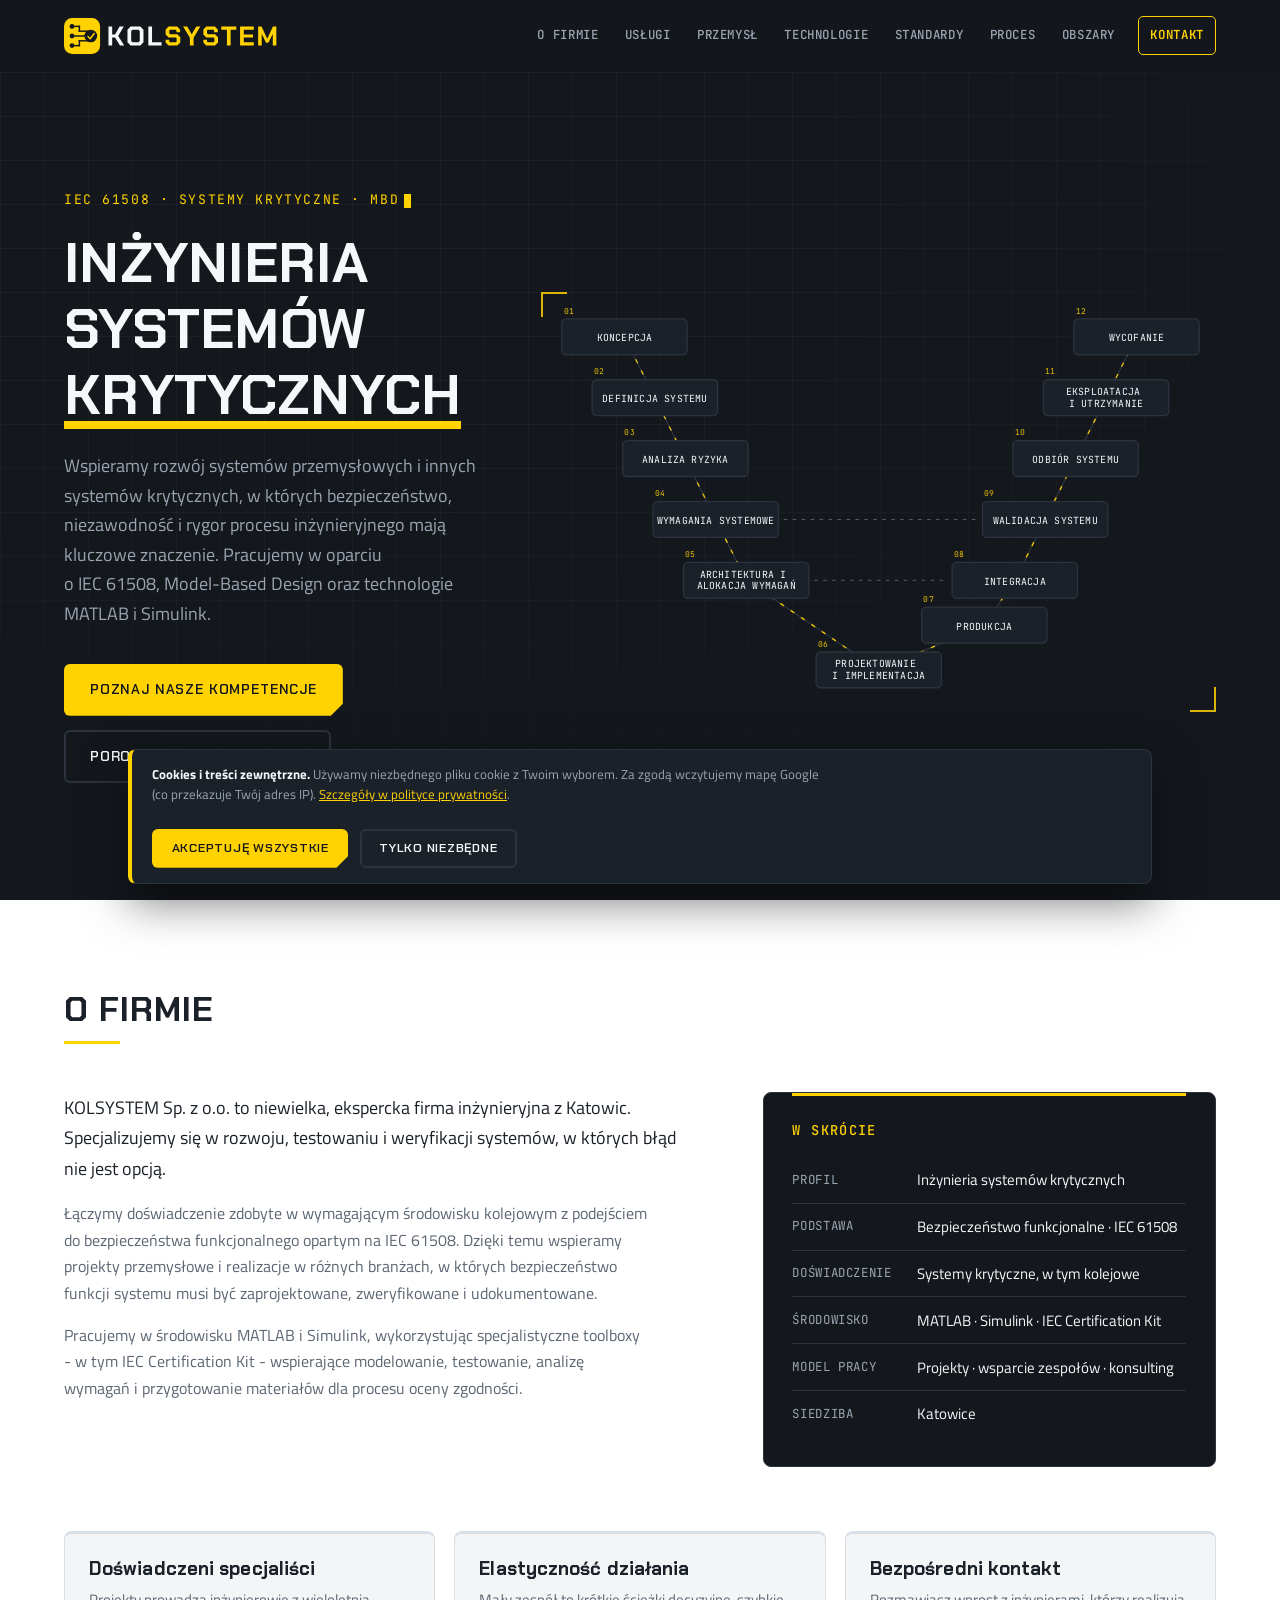
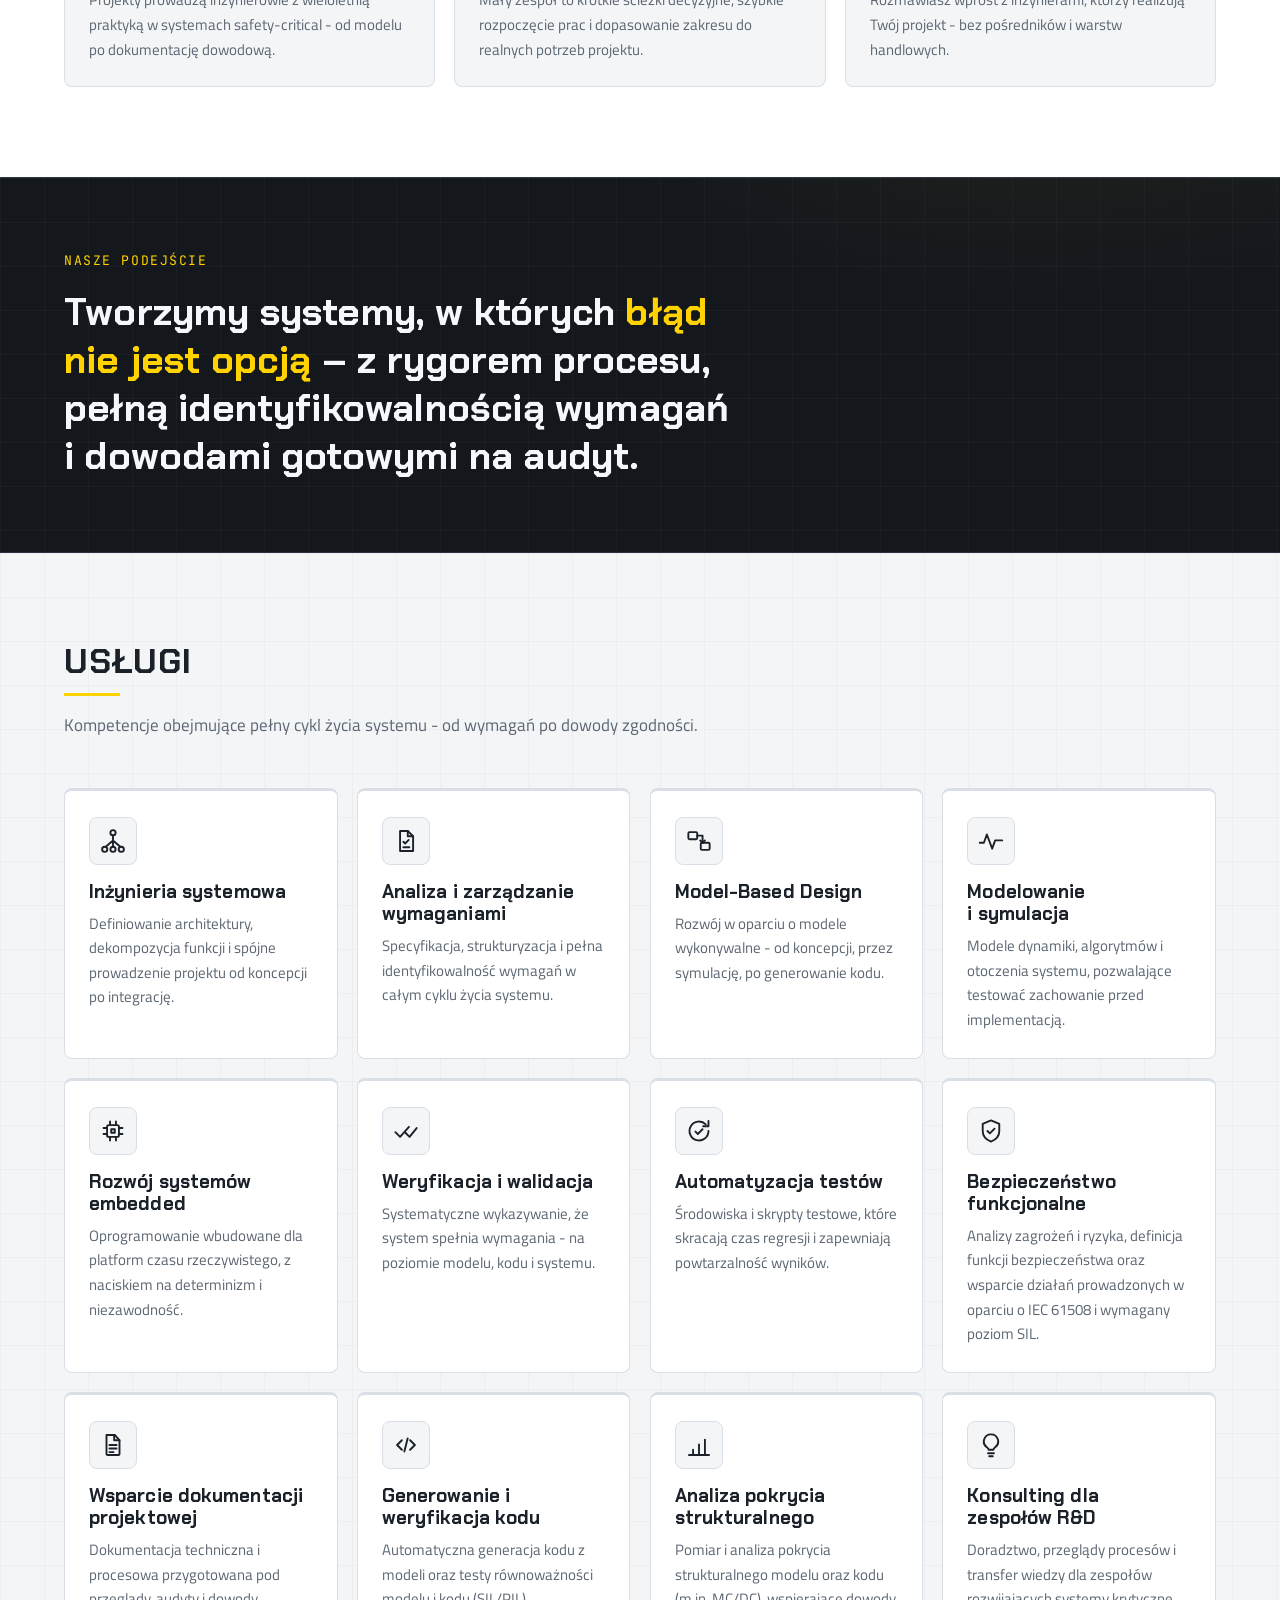
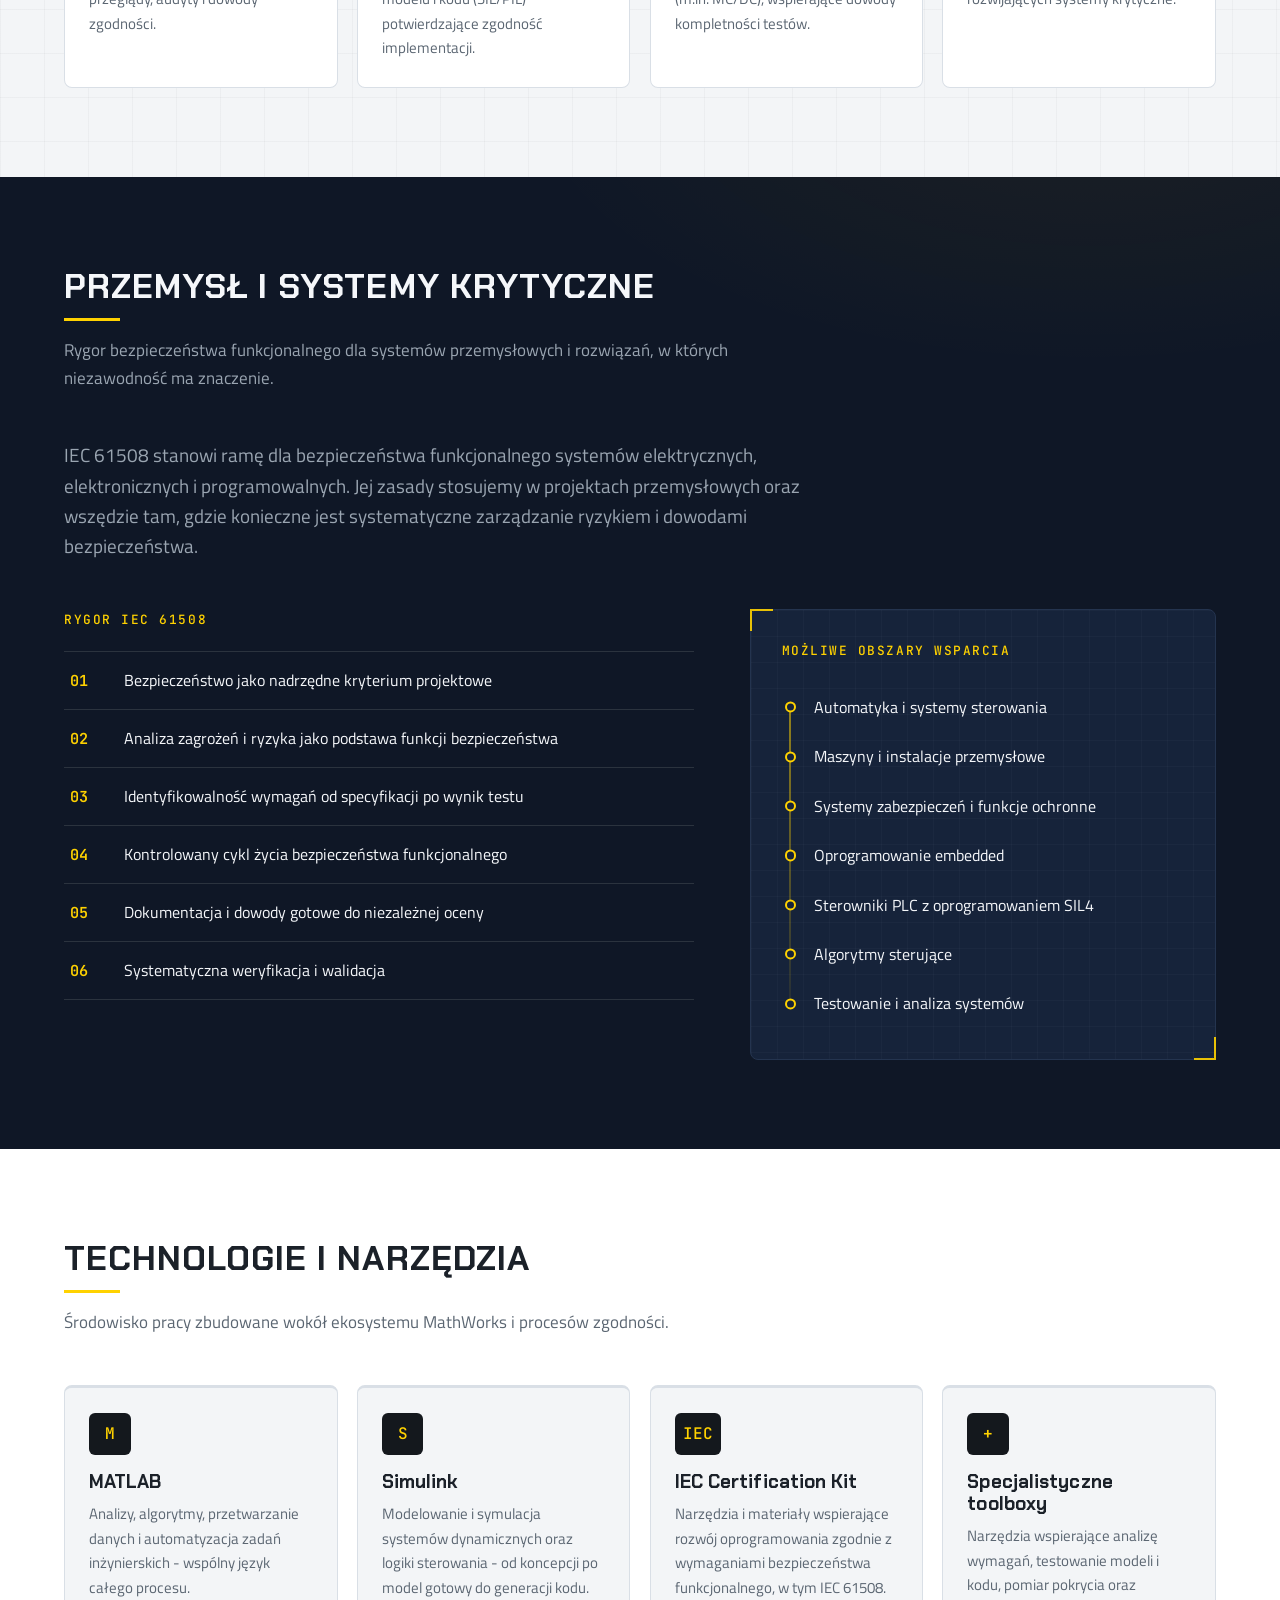
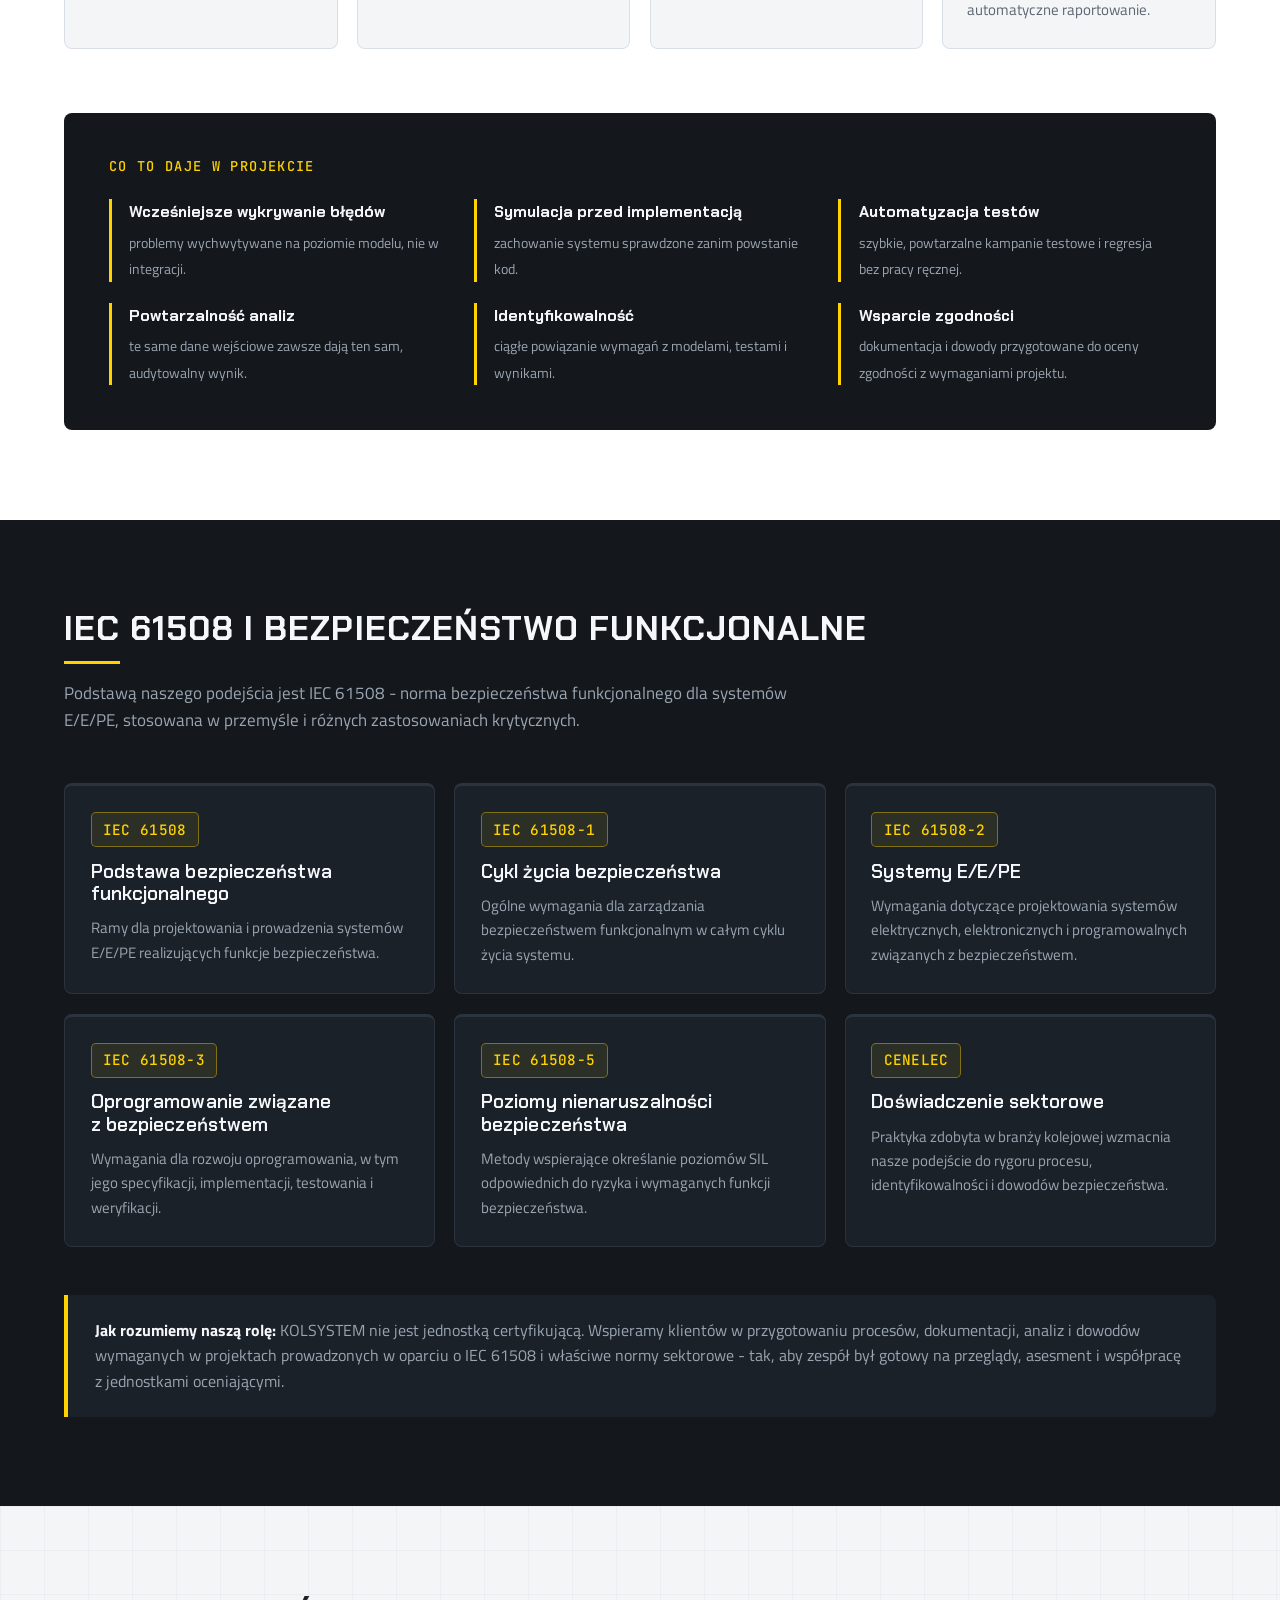
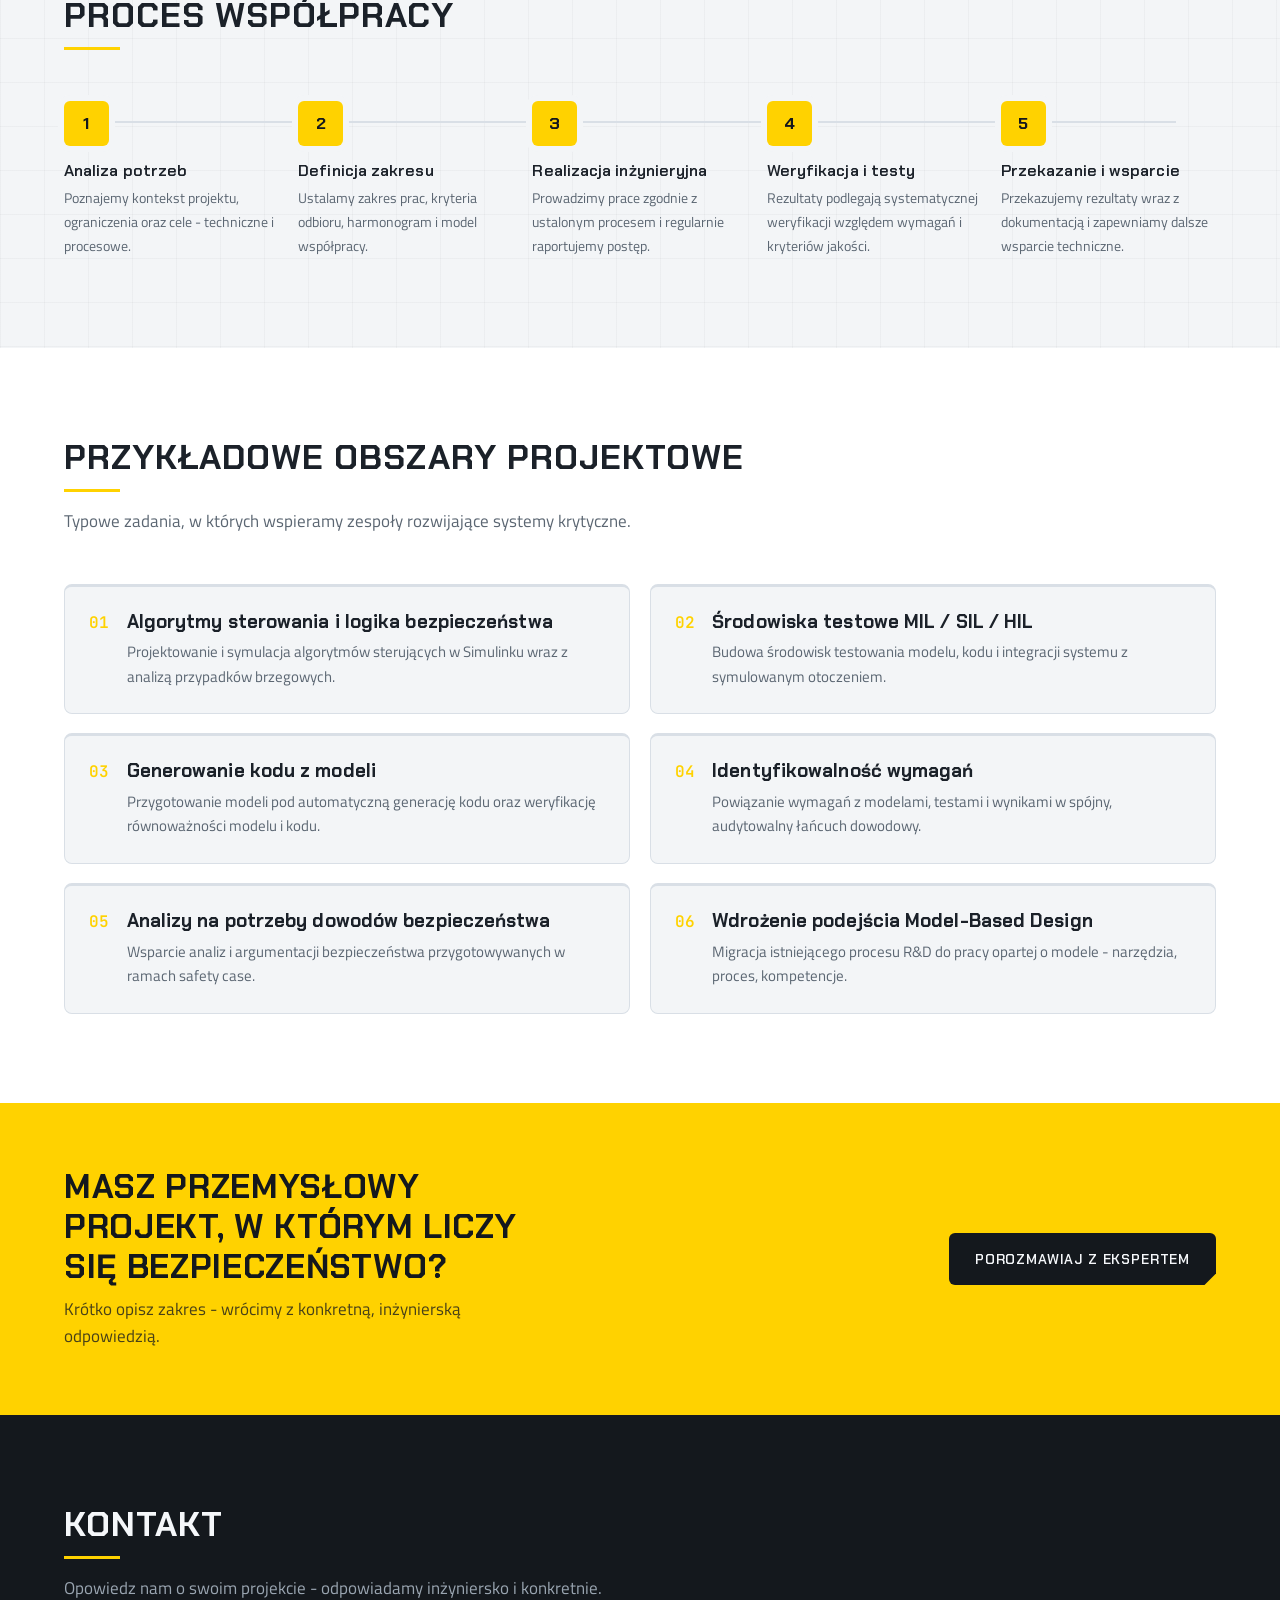
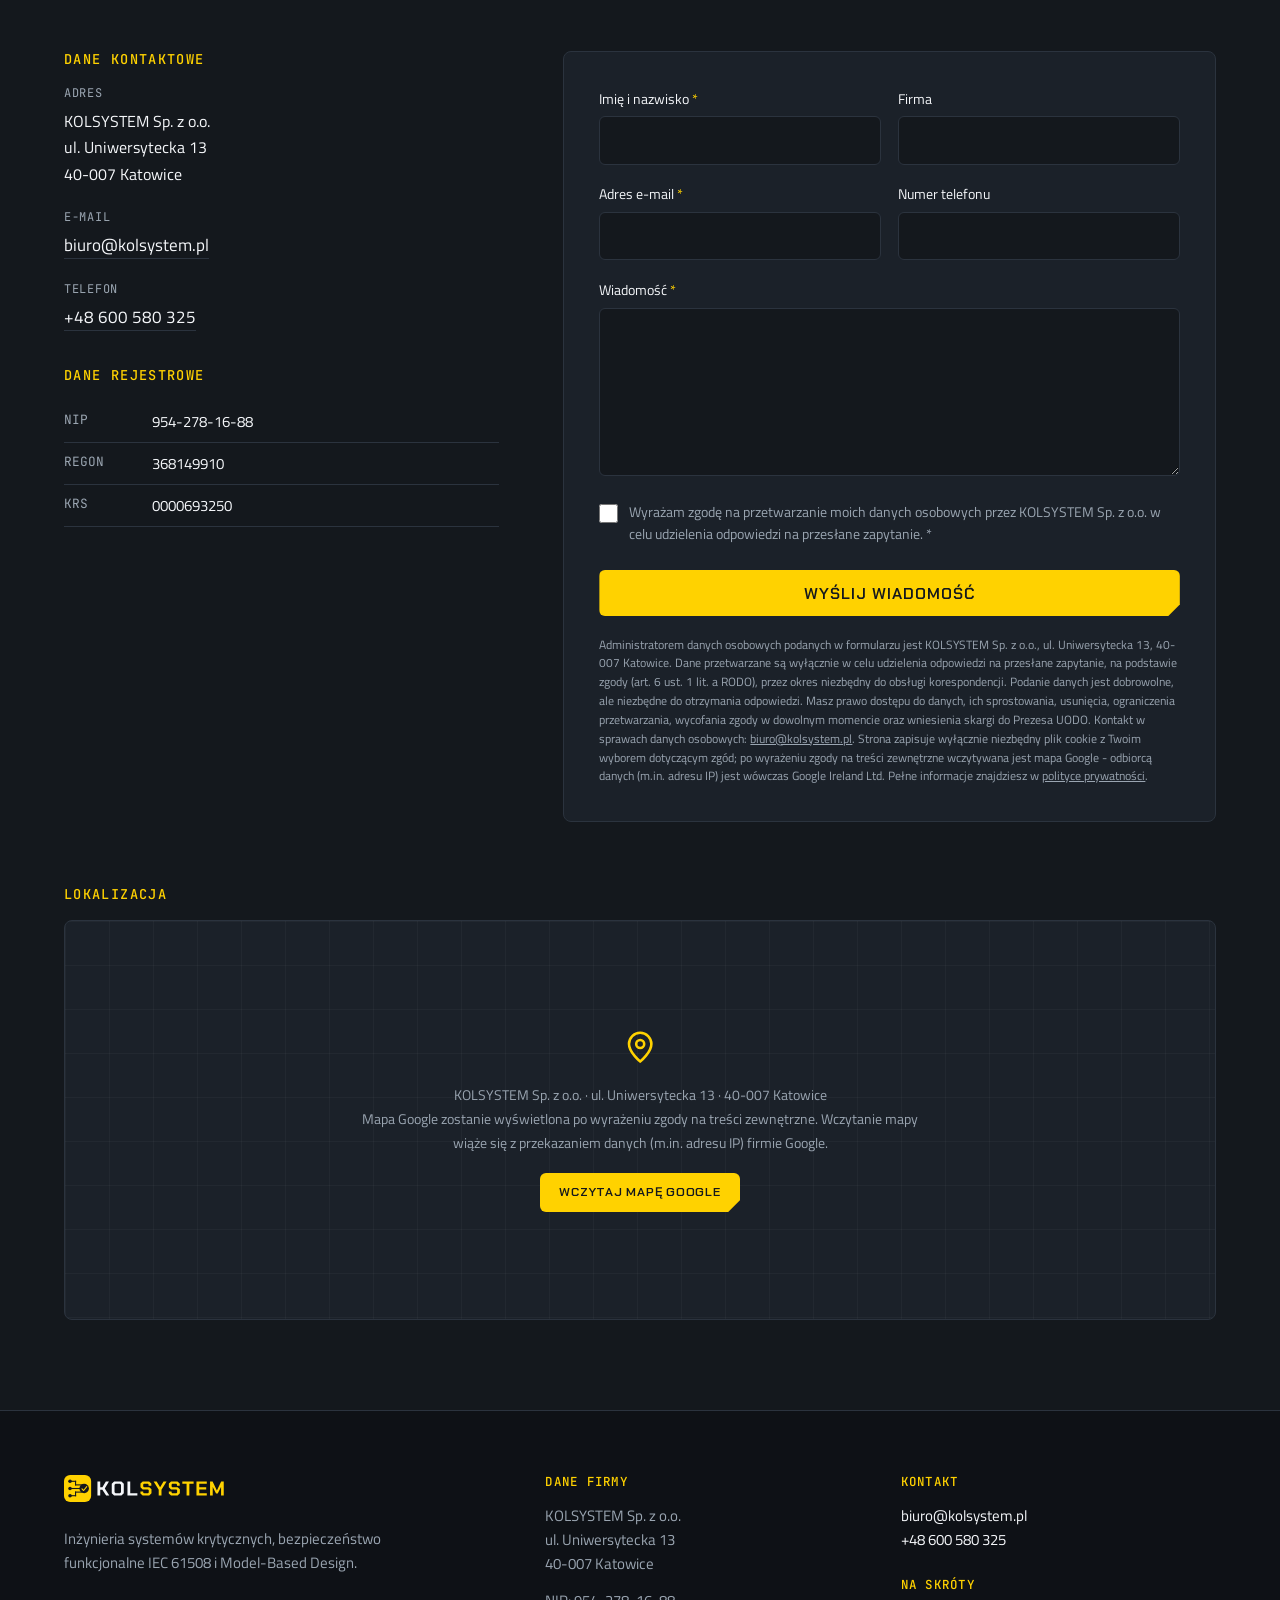
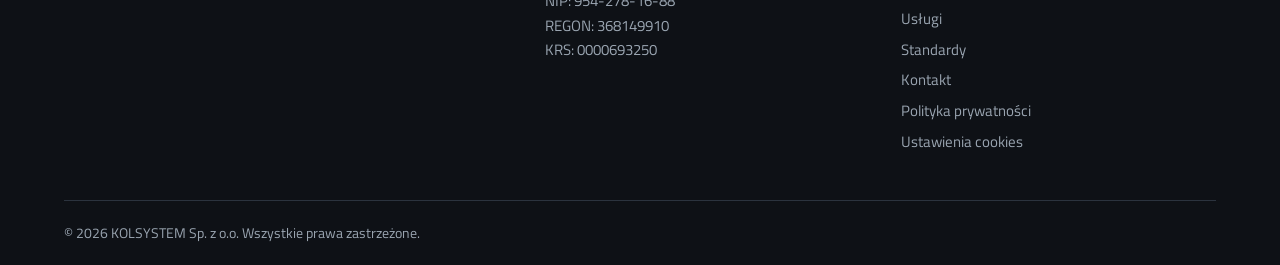
==== commit 676987c6: "dodano brand + poprawki po publikacji" ====
--- a/index.html
+++ b/index.html
@@ -21,12 +21,19 @@
     content="Bezpieczeństwo funkcjonalne IEC 61508, Model-Based Design, MATLAB i Simulink. Inżynieria systemów krytycznych dla przemysłu i różnych branż.">
   <meta property="og:url" content="https://kolsystem.pl/">
   <meta property="og:locale" content="pl_PL">
+  <meta property="og:image" content="https://kolsystem.pl/assets/brand/social-share-1200x630.png">
+  <meta property="og:image:type" content="image/png">
+  <meta property="og:image:width" content="1200">
+  <meta property="og:image:height" content="630">
+  <meta property="og:image:alt"
+    content="KOLSYSTEM — Inżynieria systemów krytycznych. IEC 61508, Model-Based Design, diagram cyklu życia systemu.">
 
   <!-- Twitter Card -->
   <meta name="twitter:card" content="summary_large_image">
   <meta name="twitter:title" content="KOLSYSTEM – Bezpieczeństwo funkcjonalne IEC 61508">
   <meta name="twitter:description"
     content="Bezpieczeństwo funkcjonalne IEC 61508, Model-Based Design, MATLAB i Simulink. Inżynieria systemów krytycznych dla przemysłu i różnych branż.">
+  <meta name="twitter:image" content="https://kolsystem.pl/assets/brand/social-share-1200x630.png">
 
   <!-- Fonty hostowane lokalnie (reguły @font-face w style.css) -->
   <link rel="preload" href="assets/fonts/titillium-web-400-latin.woff2" as="font" type="font/woff2" crossorigin>
@@ -47,7 +54,7 @@
         "name": "KOLSYSTEM Sp. z o.o.",
         "legalName": "KOLSYSTEM Spółka z ograniczoną odpowiedzialnością",
         "url": "https://kolsystem.pl/",
-        "email": "kontakt@kolsystem.pl",
+        "email": "biuro@kolsystem.pl",
         "telephone": "+48600580325",
         "taxID": "9542781688",
         "vatID": "PL9542781688",
@@ -62,7 +69,7 @@
         "contactPoint": {
           "@type": "ContactPoint",
           "contactType": "customer service",
-          "email": "kontakt@kolsystem.pl",
+          "email": "biuro@kolsystem.pl",
           "telephone": "+48600580325",
           "availableLanguage": ["pl", "en"]
         },
@@ -742,7 +749,7 @@
               </li>
               <li>
                 <span class="contact-label">E-mail</span>
-                <a href="mailto:kontakt@kolsystem.pl">kontakt@kolsystem.pl</a>
+                <a href="mailto:biuro@kolsystem.pl">biuro@kolsystem.pl</a>
               </li>
               <li>
                 <span class="contact-label">Telefon</span>
@@ -813,7 +820,7 @@
             <noscript>
               <p class="form-legal">Wysyłka formularza wymaga włączonej obsługi JavaScriptu.
                 Jeśli jest wyłączona, napisz do nas bezpośrednio na
-                <a href="mailto:kontakt@kolsystem.pl">kontakt@kolsystem.pl</a>
+                <a href="mailto:biuro@kolsystem.pl">biuro@kolsystem.pl</a>
                 lub zadzwoń: <a href="tel:+48600580325">+48 600 580 325</a>.
               </p>
             </noscript>
@@ -823,7 +830,7 @@
             <p class="form-success" id="form-success" role="status" hidden>
               Dziękujemy! Twoja wiadomość została przygotowana - otworzyliśmy Twój program pocztowy
               z gotową treścią. Jeśli okno się nie pojawiło, napisz bezpośrednio na
-              <a href="mailto:kontakt@kolsystem.pl">kontakt@kolsystem.pl</a>.
+              <a href="mailto:biuro@kolsystem.pl">biuro@kolsystem.pl</a>.
             </p>
 
             <!-- Klauzula informacyjna (art. 13 RODO) -->
@@ -835,7 +842,7 @@
               ale niezbędne do otrzymania odpowiedzi. Masz prawo dostępu do danych, ich sprostowania,
               usunięcia, ograniczenia przetwarzania, wycofania zgody w dowolnym momencie oraz
               wniesienia skargi do Prezesa UODO. Kontakt w sprawach danych osobowych:
-              <a href="mailto:kontakt@kolsystem.pl">kontakt@kolsystem.pl</a>.
+              <a href="mailto:biuro@kolsystem.pl">biuro@kolsystem.pl</a>.
               Strona zapisuje wyłącznie niezbędny plik cookie z Twoim wyborem dotyczącym zgód;
               po wyrażeniu zgody na treści zewnętrzne wczytywana jest mapa Google - odbiorcą danych
               (m.in. adresu IP) jest wówczas Google Ireland Ltd.
@@ -895,7 +902,7 @@
       <div class="footer-col">
         <h3>Kontakt</h3>
         <p>
-          <a href="mailto:kontakt@kolsystem.pl">kontakt@kolsystem.pl</a><br>
+          <a href="mailto:biuro@kolsystem.pl">biuro@kolsystem.pl</a><br>
           <a href="tel:+48600580325">+48 600 580 325</a>
         </p>
         <h3>Na skróty</h3>
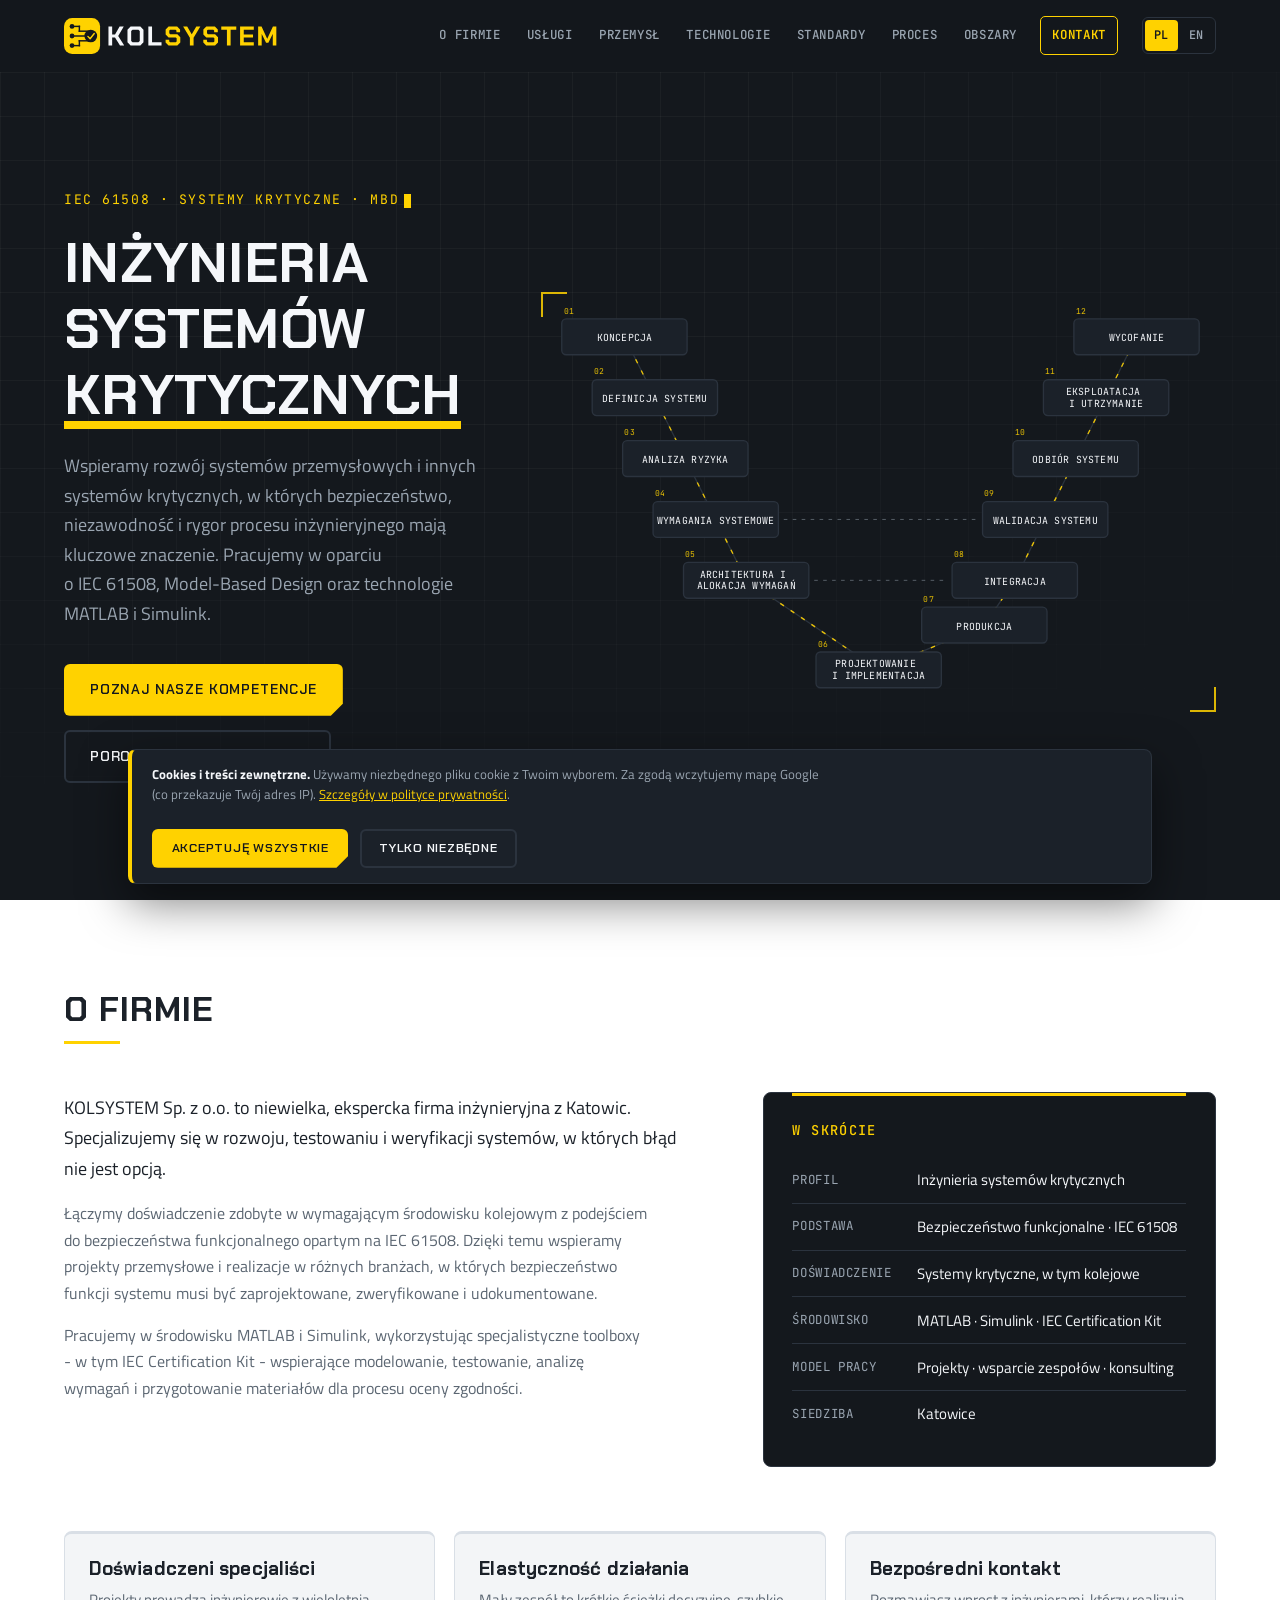
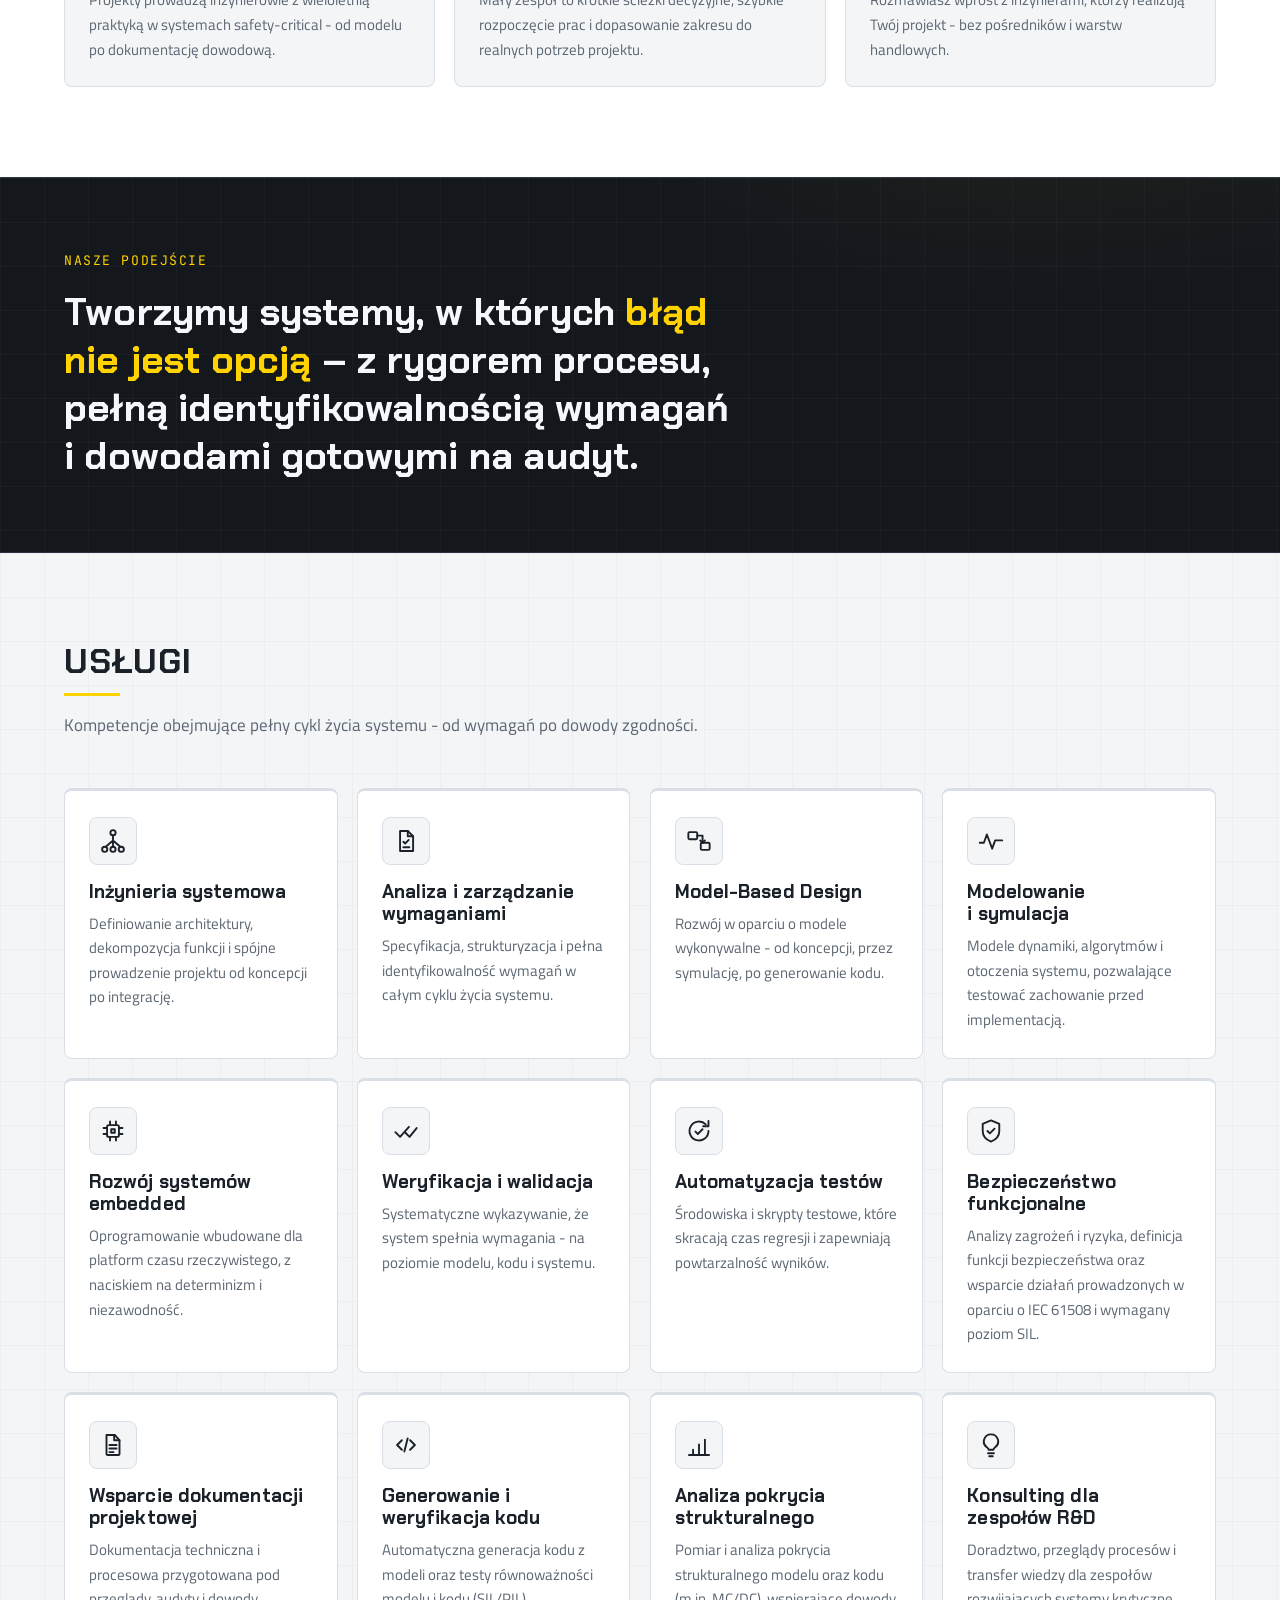
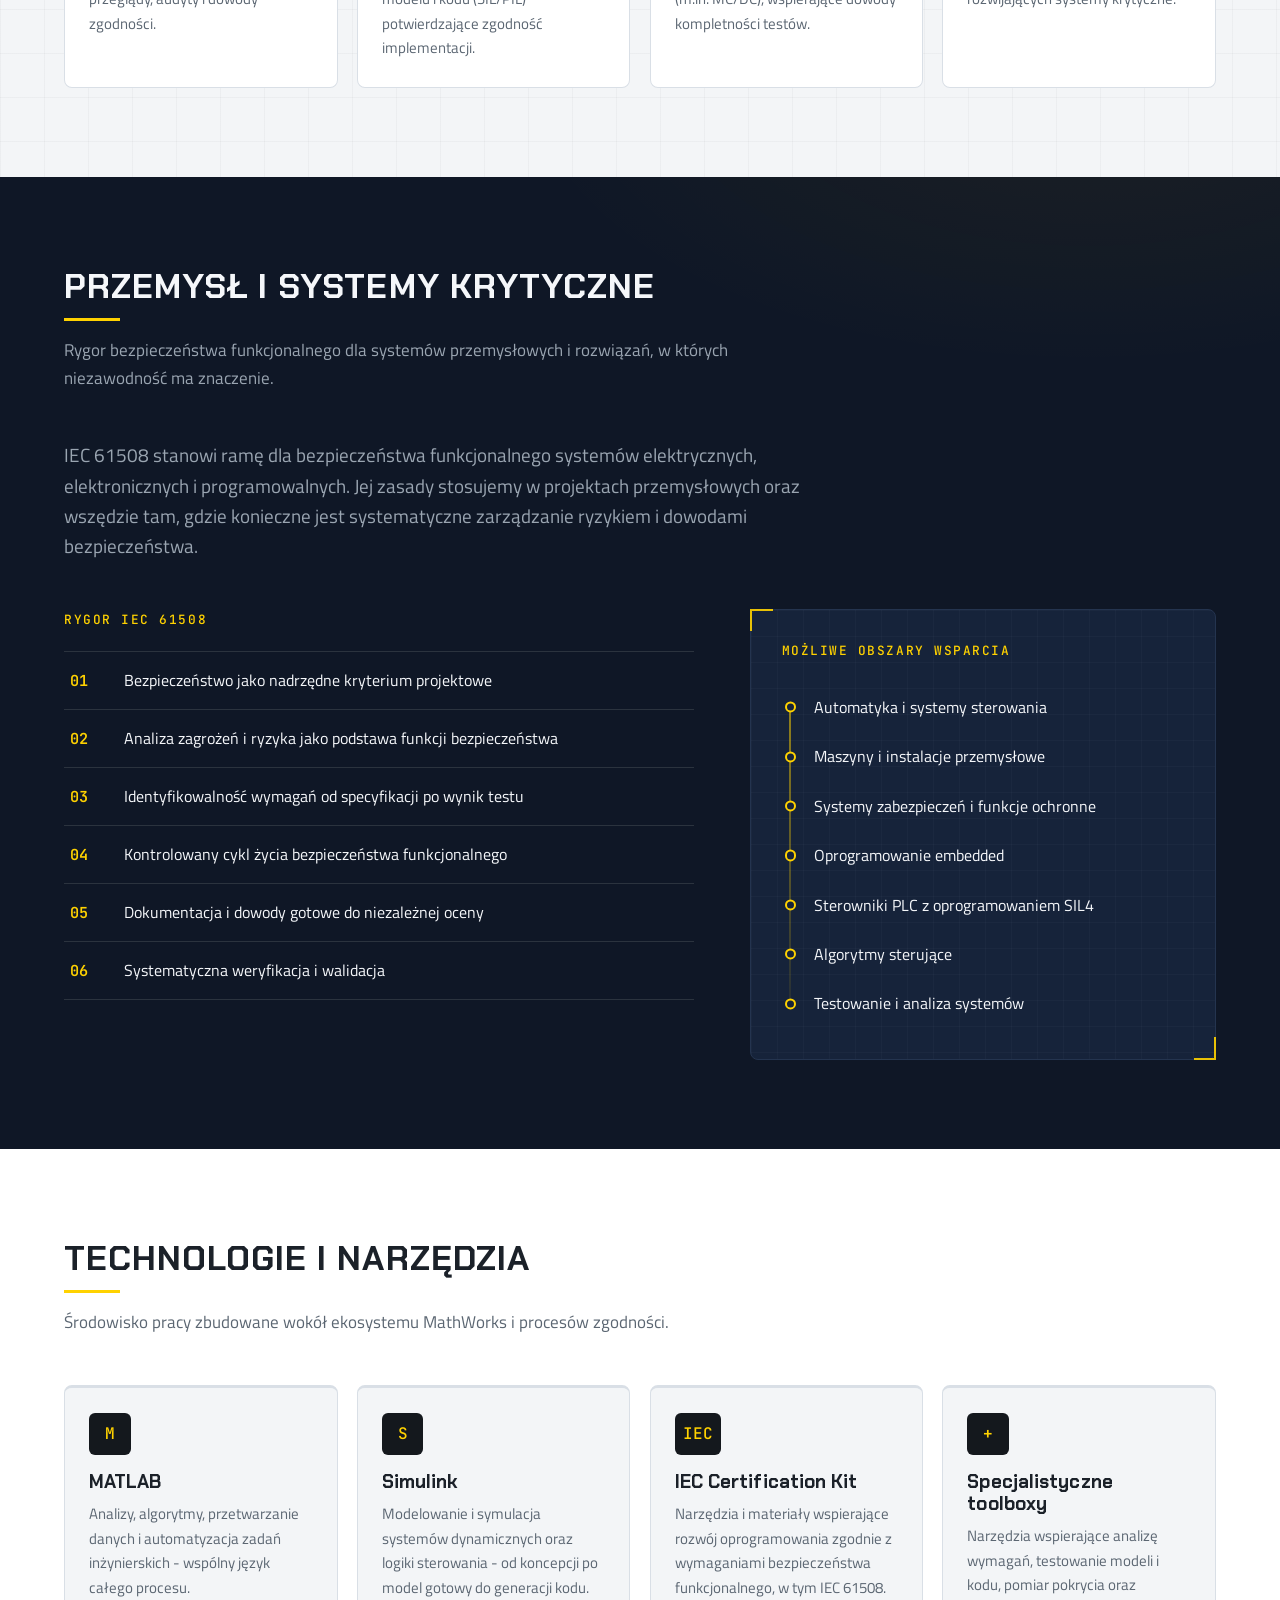
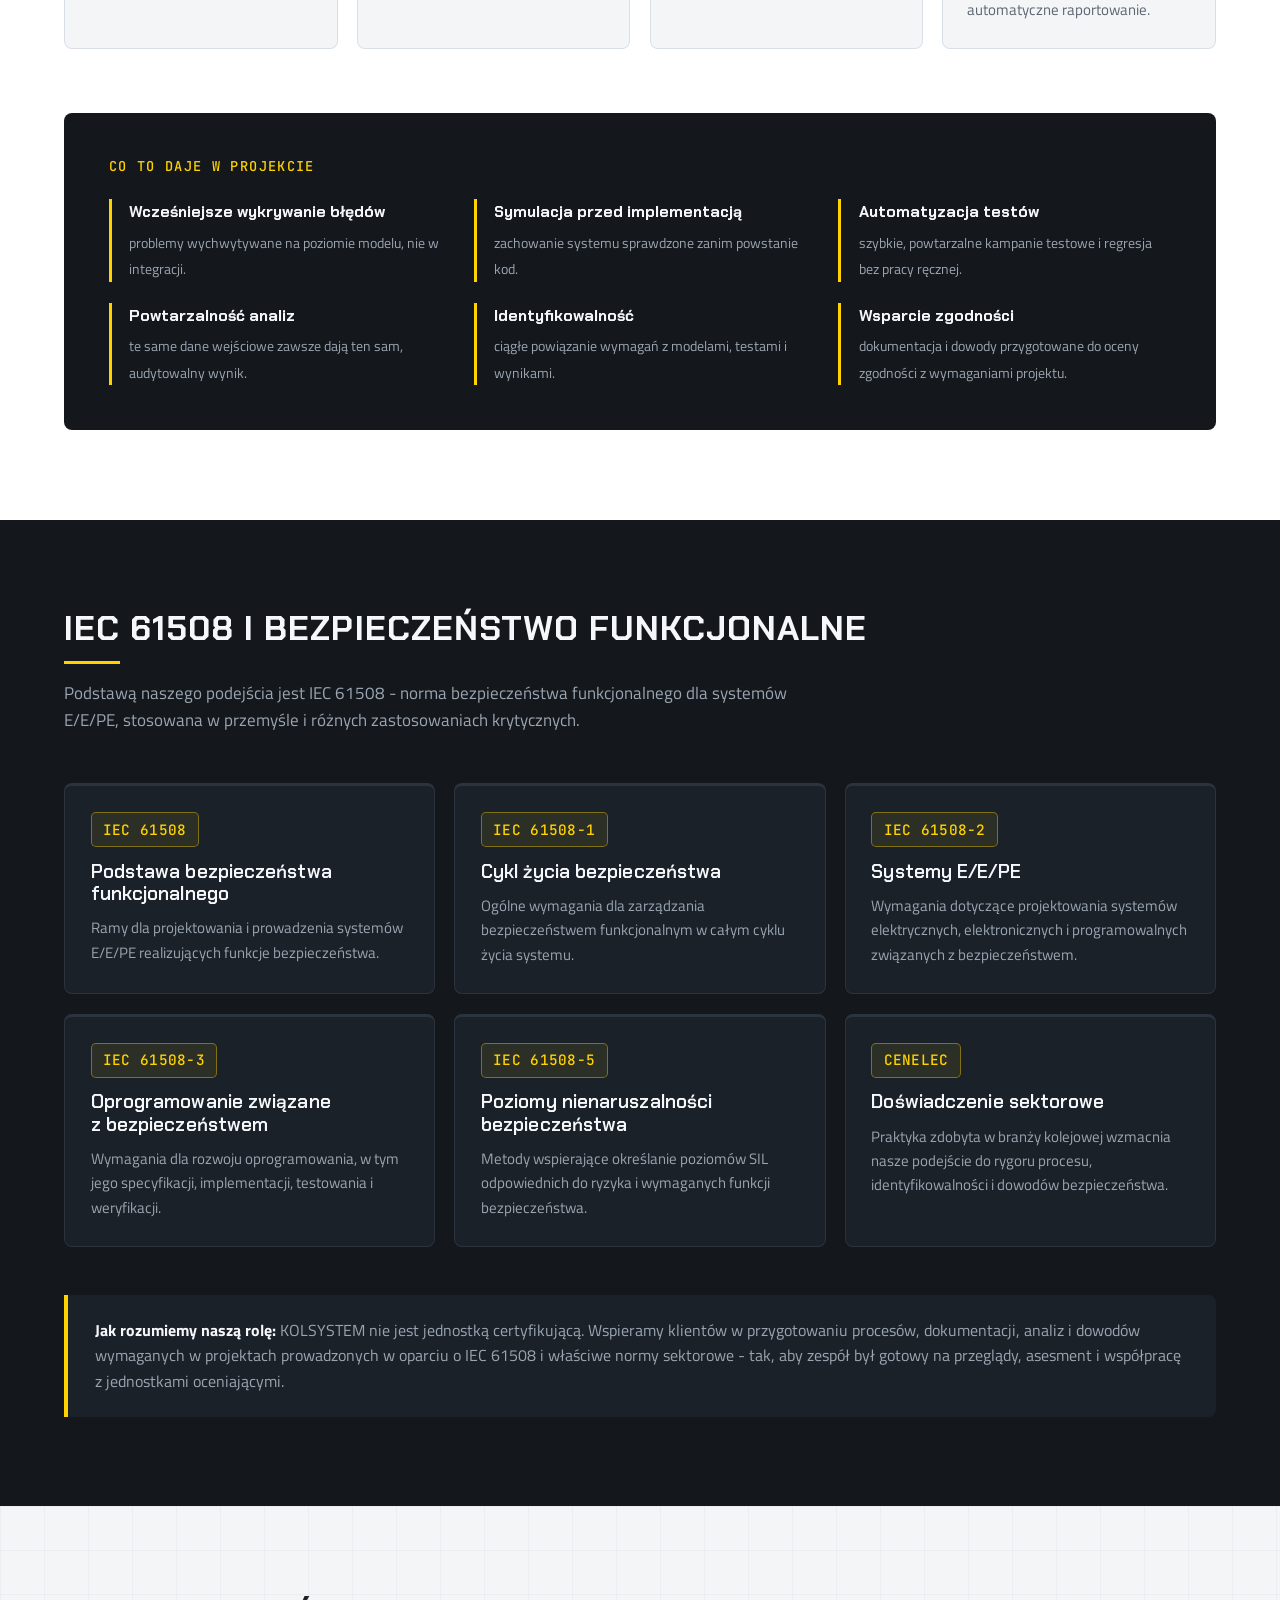
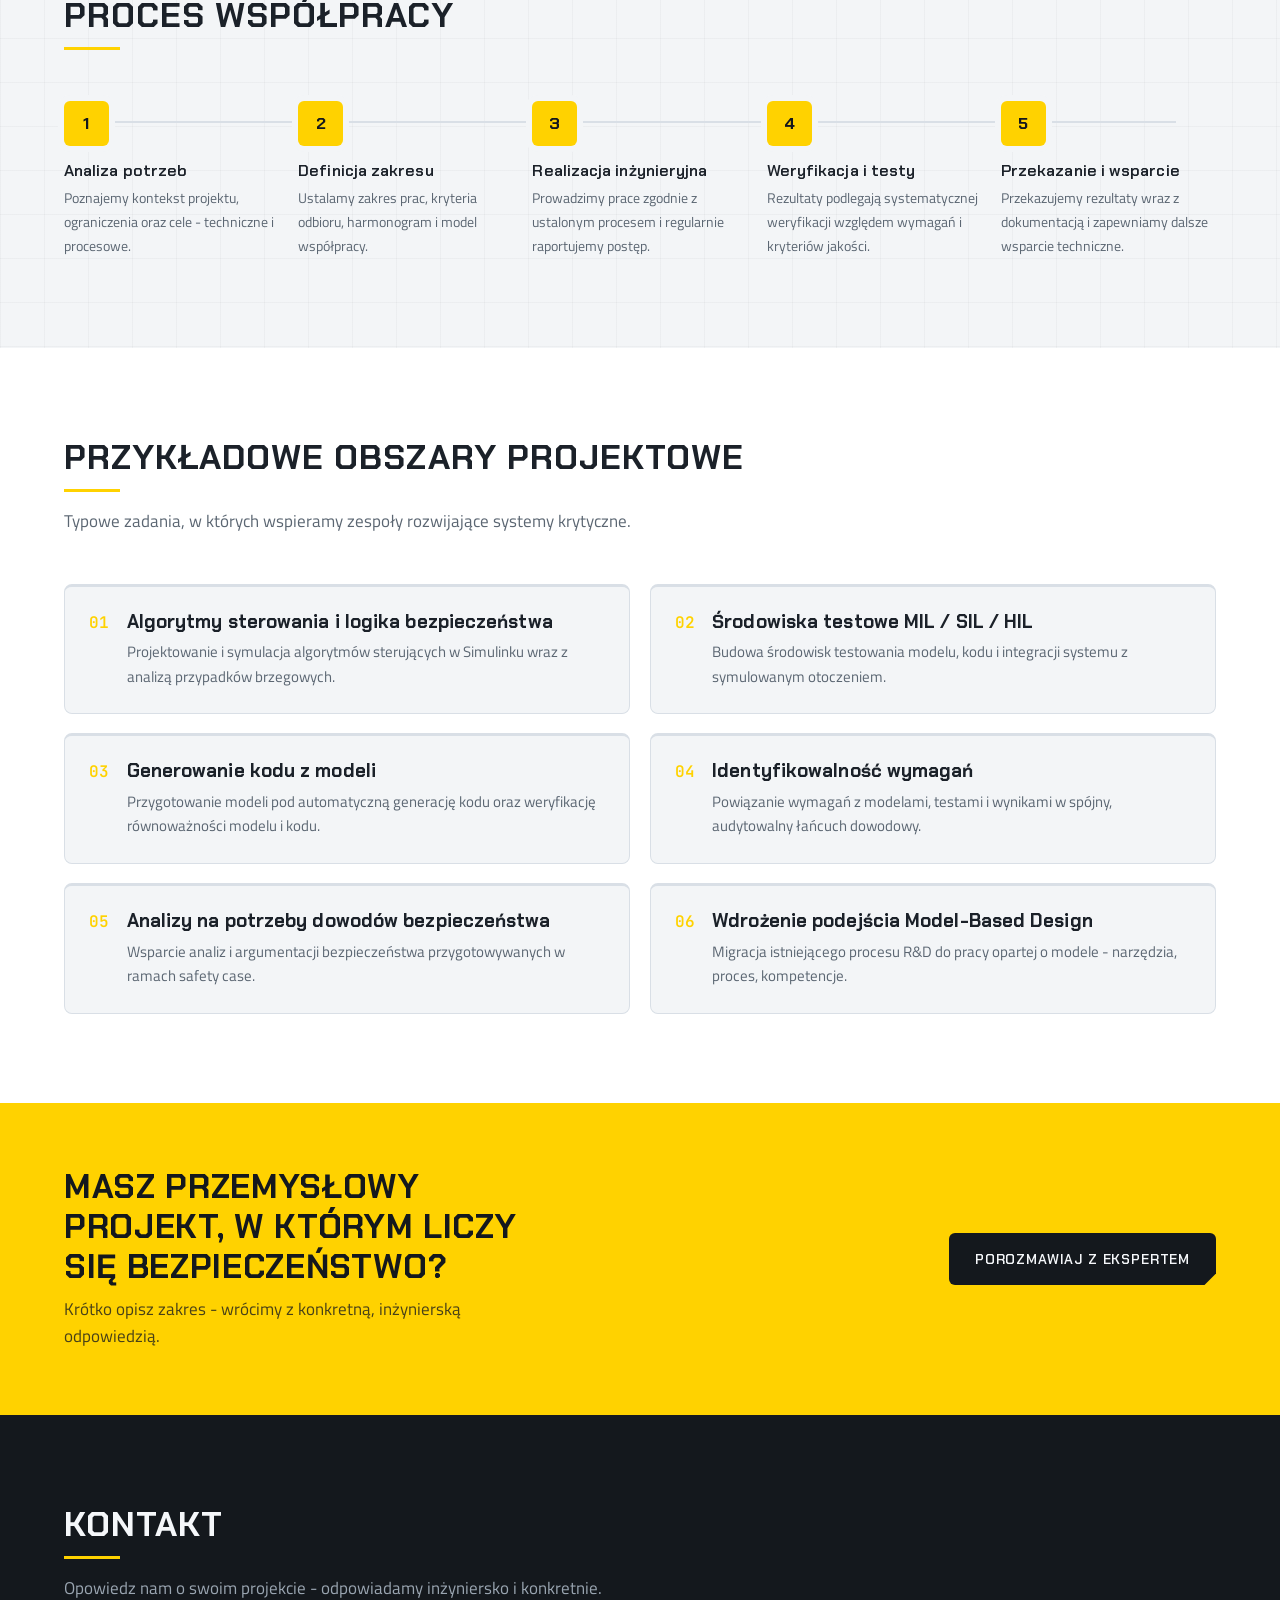
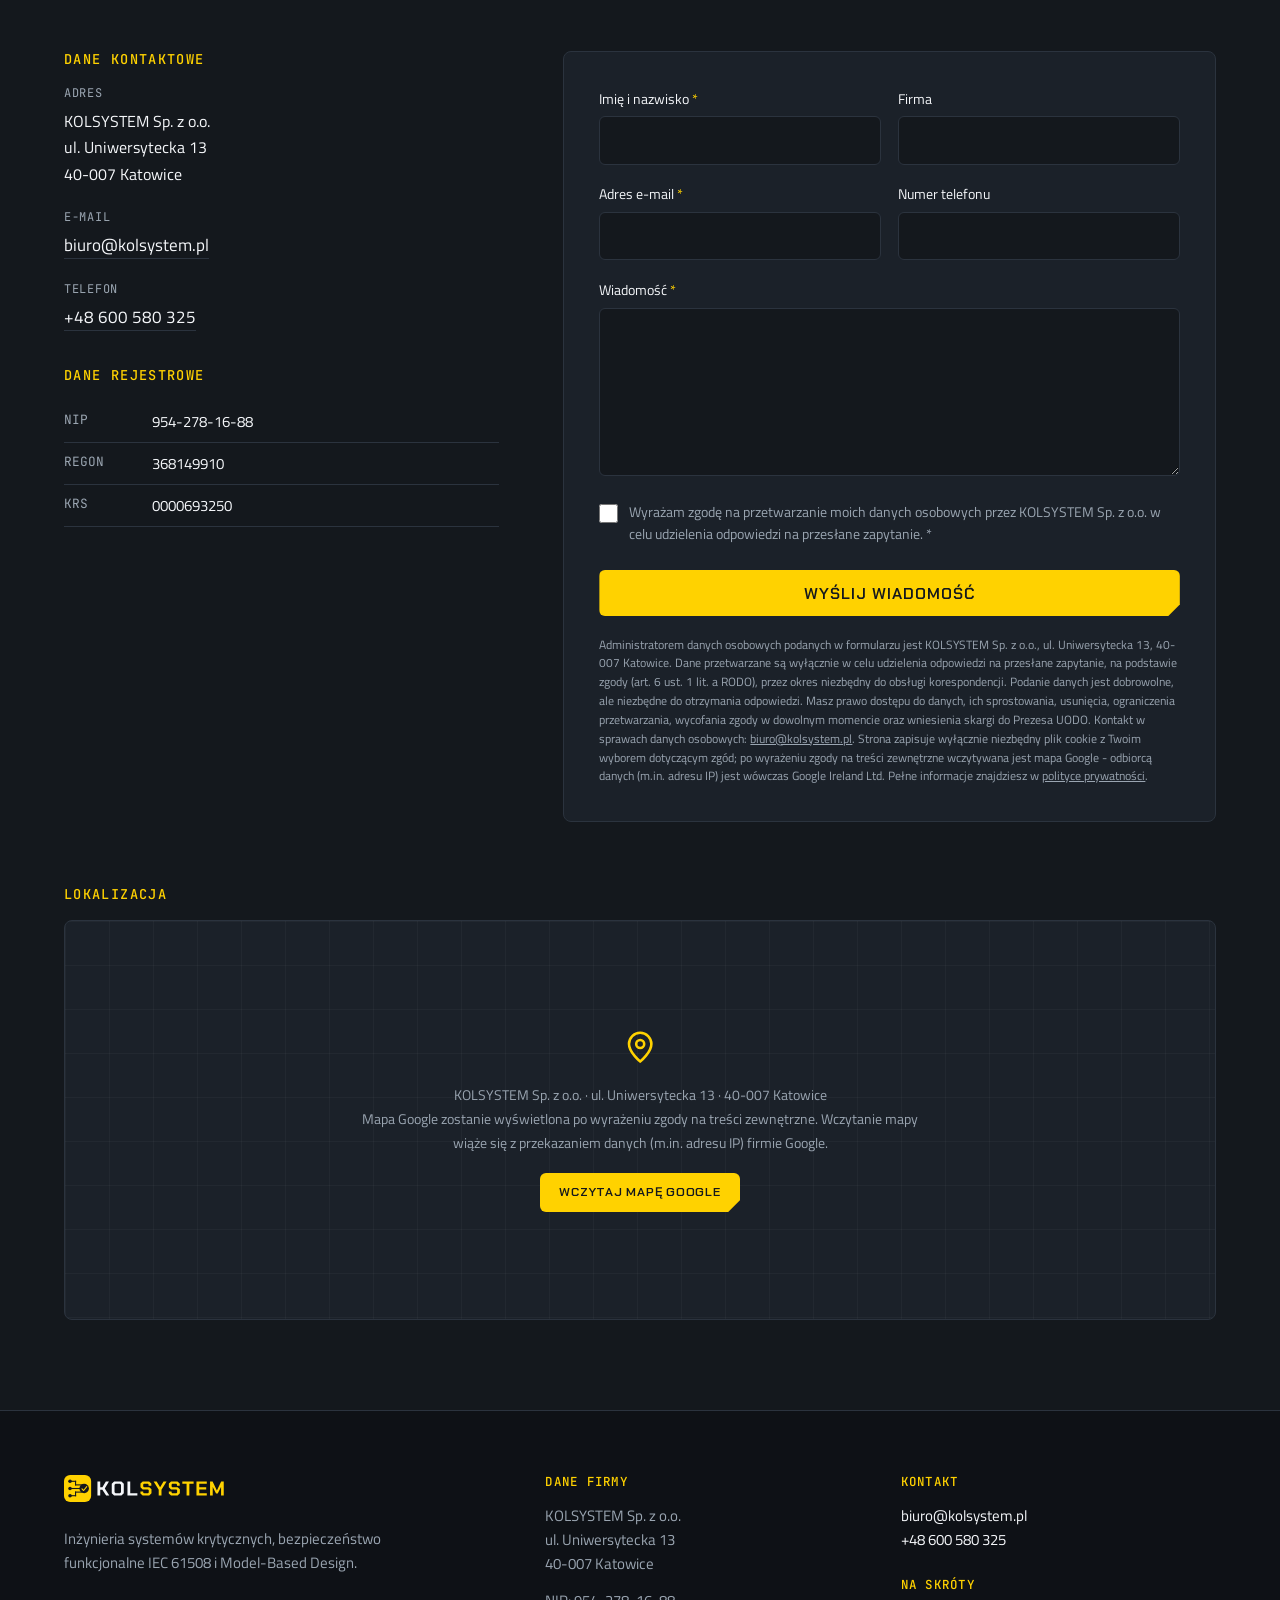
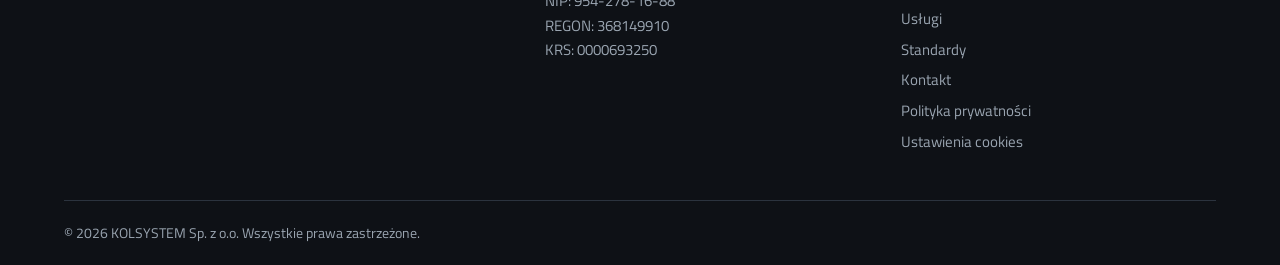
==== commit b1883c4a: "dodanie obsługi jezyka angielskiego" ====
--- a/index.html
+++ b/index.html
@@ -11,7 +11,12 @@
   <meta name="author" content="KOLSYSTEM Sp. z o.o.">
   <meta name="theme-color" content="#14181d">
   <link rel="canonical" href="https://kolsystem.pl/">
+  <link rel="alternate" hreflang="pl" href="https://kolsystem.pl/">
+  <link rel="alternate" hreflang="en" href="https://kolsystem.pl/en/">
+  <link rel="alternate" hreflang="x-default" href="https://kolsystem.pl/">
   <link rel="icon" type="image/svg+xml" href="assets/brand/favicon.svg">
+  <link rel="icon" type="image/x-icon" href="assets/brand/favicon.ico">
+  <link rel="apple-touch-icon" href="assets/brand/apple-touch-icon.png">
 
   <!-- Open Graph -->
   <meta property="og:type" content="website">
@@ -158,6 +163,11 @@
           <li><a href="#kontakt" class="nav-cta">Kontakt</a></li>
         </ul>
       </nav>
+
+      <div class="lang-switch" role="group" aria-label="Wybór języka">
+        <a href="/" hreflang="pl" lang="pl" class="is-active" aria-current="true">PL</a>
+        <a href="/en/" hreflang="en" lang="en">EN</a>
+      </div>
     </div>
   </header>
 
--- a/assets/css/style.css
+++ b/assets/css/style.css
@@ -482,6 +482,39 @@
   background: var(--yellow);
   color: var(--on-yellow);
 }
+
+/* Przełącznik języka */
+.lang-switch {
+  display: inline-flex;
+  align-items: center;
+  gap: 2px;
+  padding: 2px;
+  border: 1px solid var(--border-d);
+  border-radius: 6px;
+}
+
+.lang-switch a {
+  display: block;
+  padding: 0.35rem 0.55rem;
+  font-family: var(--font-mono);
+  font-size: 0.74rem;
+  font-weight: 600;
+  letter-spacing: 0.06em;
+  color: var(--muted-d);
+  text-decoration: none;
+  border-radius: 4px;
+  transition: color 0.15s ease, background 0.15s ease;
+}
+
+.lang-switch a:hover { color: var(--white); }
+
+.lang-switch a.is-active {
+  background: var(--yellow);
+  color: var(--on-yellow);
+}
+
+/* Nawigacja trzyma się prawej krawędzi, przełącznik siada tuż za nią. */
+.site-nav { margin-left: auto; }
 
 /* Przycisk menu mobilnego */
 .nav-toggle {
@@ -1743,6 +1776,11 @@
   /* Nawigacja mobilna */
   .nav-toggle { display: inline-flex; }
 
+  /* Nawigacja jest tu pozycjonowana absolutnie, więc kolejność w rzędzie
+     ustawiamy jawnie: logo | ... | przełącznik | burger. */
+  .lang-switch { order: 2; margin-left: auto; }
+  .nav-toggle { order: 3; }
+
   .site-nav {
     position: absolute;
     top: var(--header-h);
@@ -1870,3 +1908,14 @@
   font-size: 0.85rem;
   color: var(--muted-l);
 }
+
+/* Adnotacja w angielskiej wersji polityki prywatności - wiążąca jest wersja
+   polska. Element występuje wyłącznie w en/privacy-policy.html. */
+.legal-notice {
+  margin: 0 0 1.75rem;
+  padding: 0.9rem 1.1rem;
+  border-left: 3px solid var(--yellow);
+  background: rgba(255, 210, 0, 0.07);
+  font-size: 0.92rem;
+  line-height: 1.6;
+}
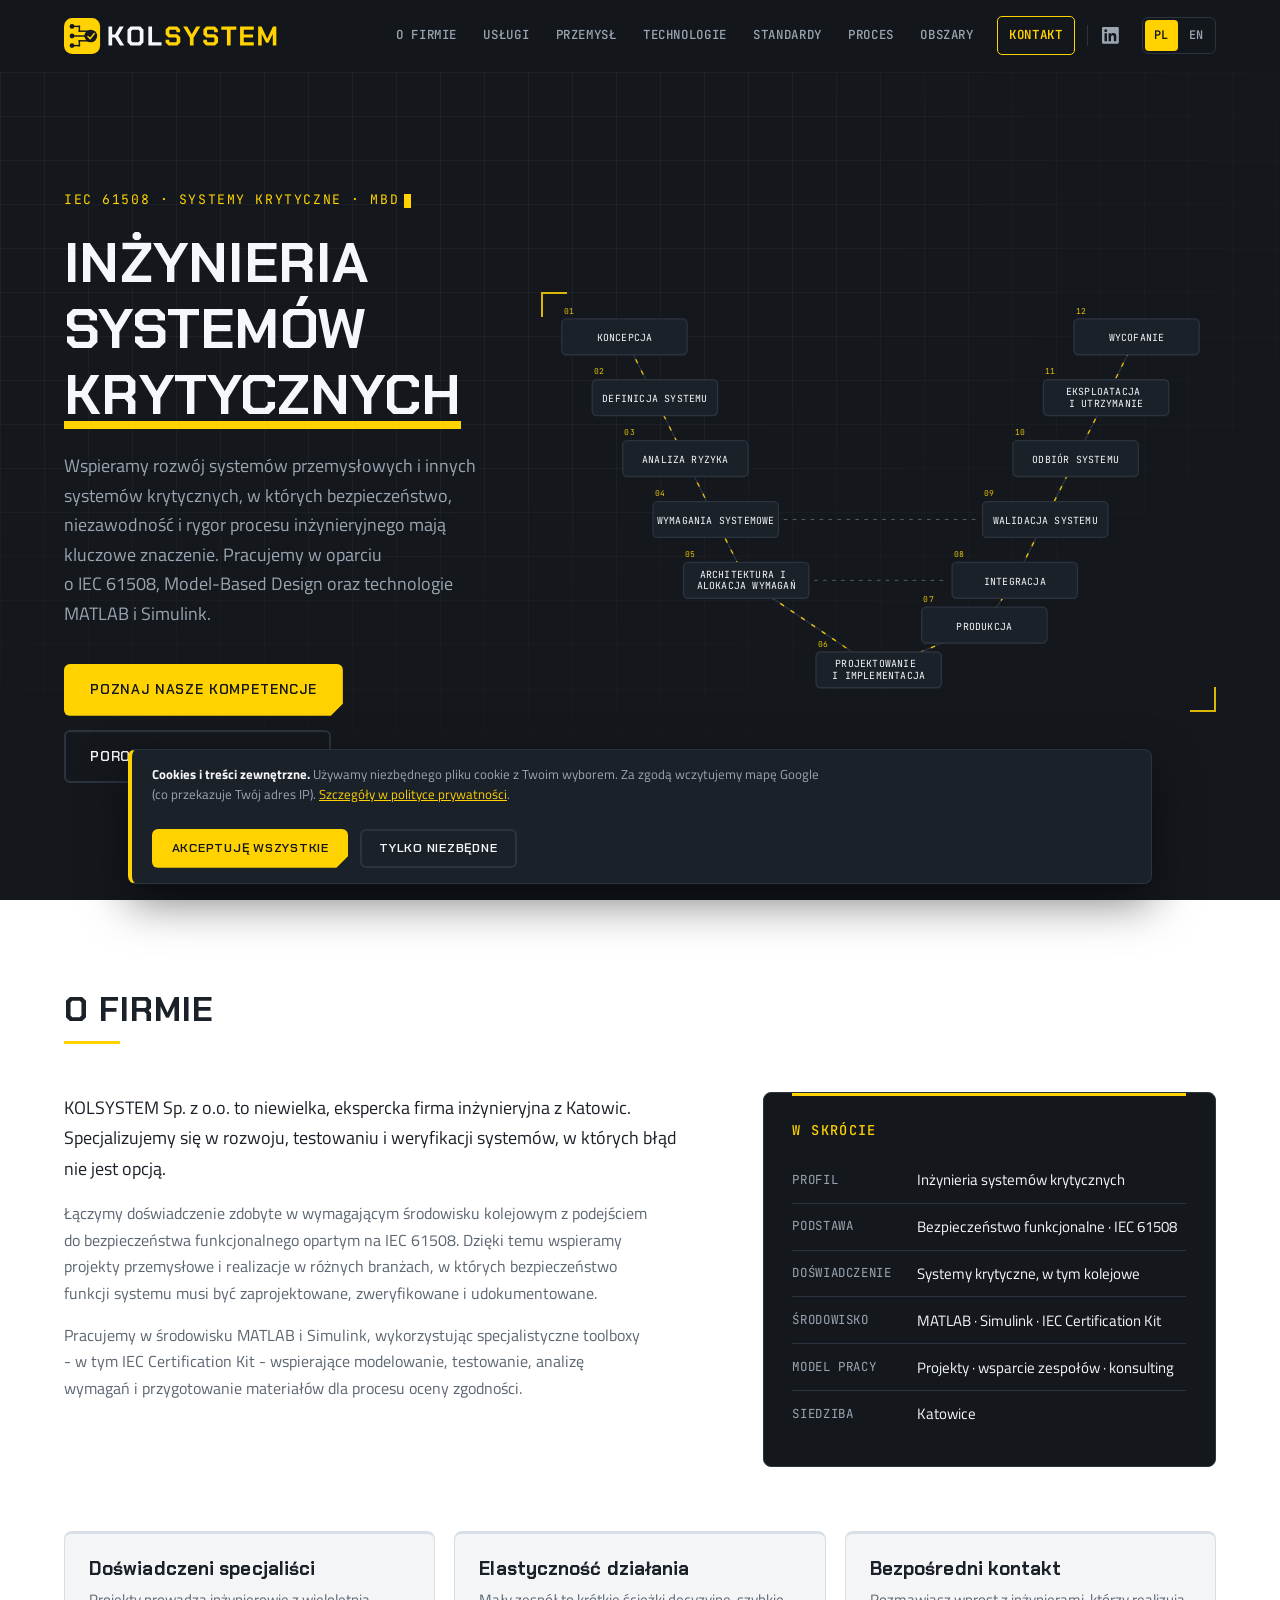
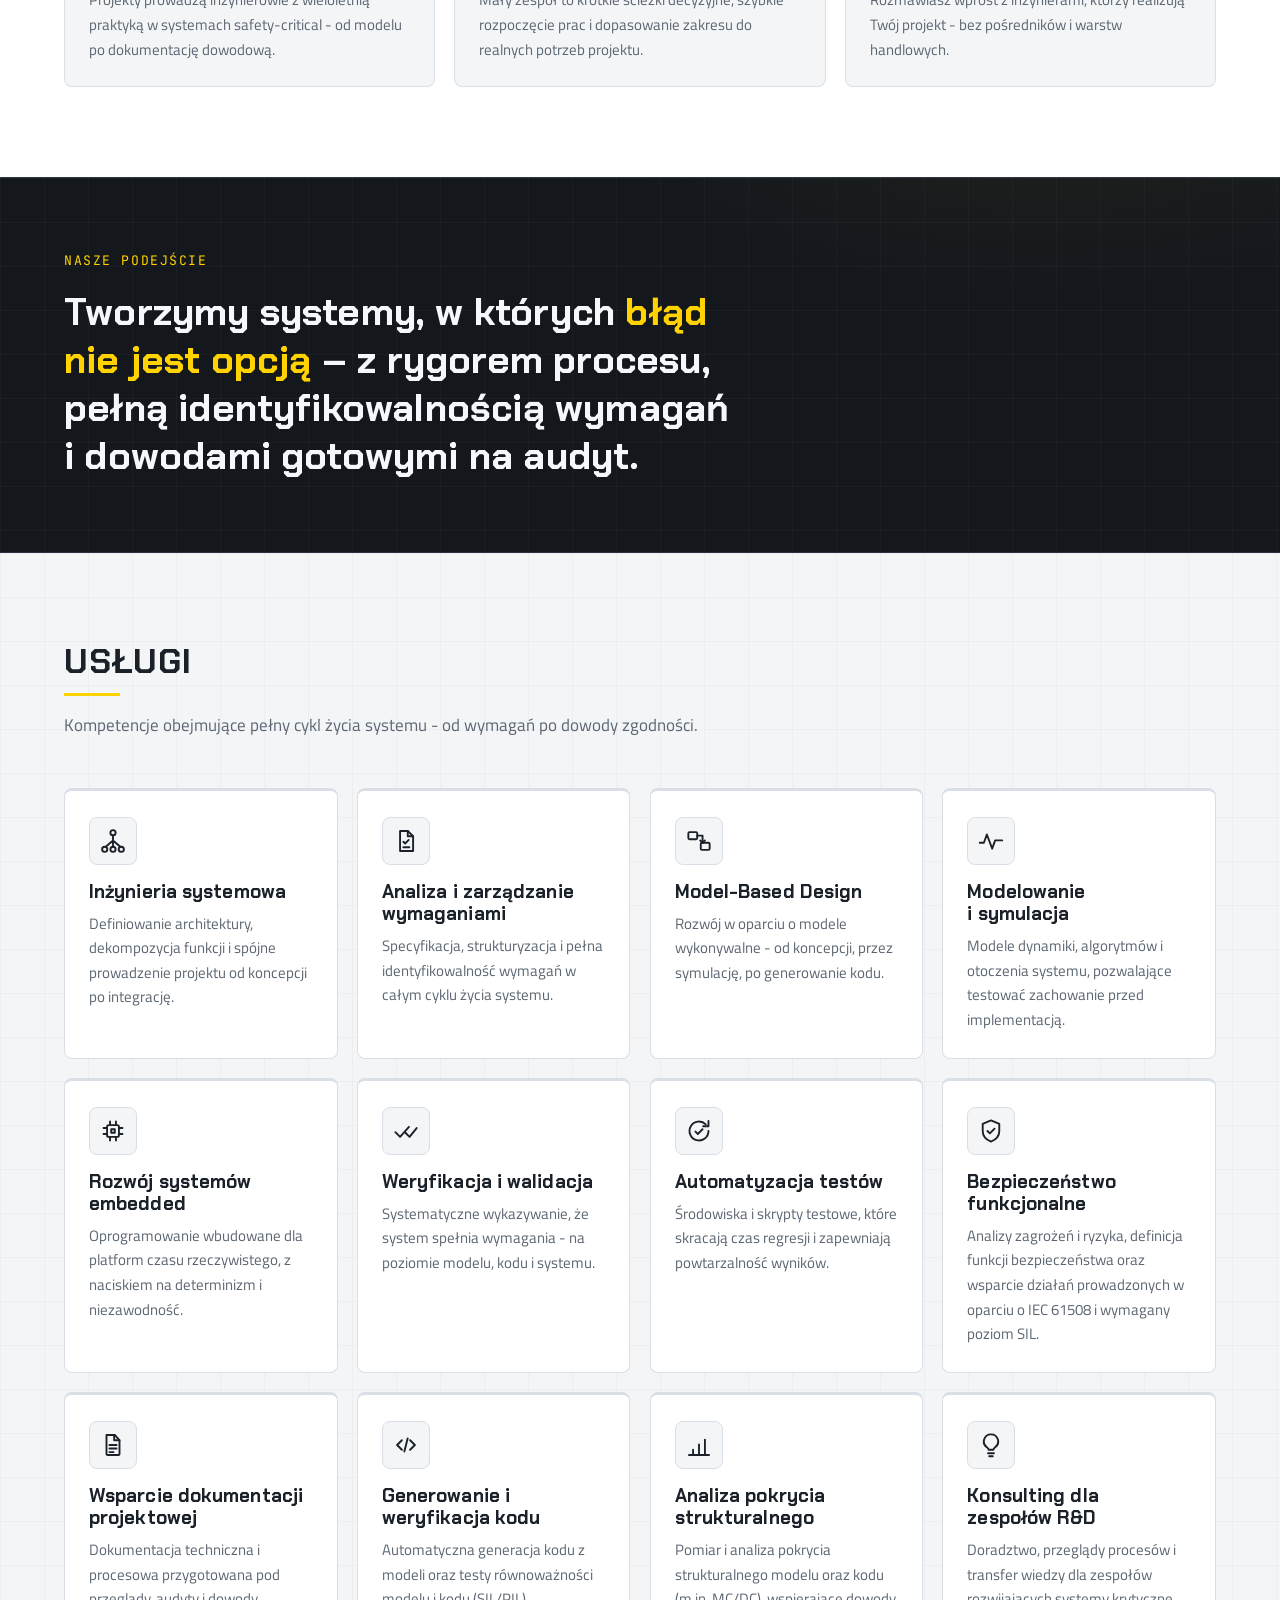
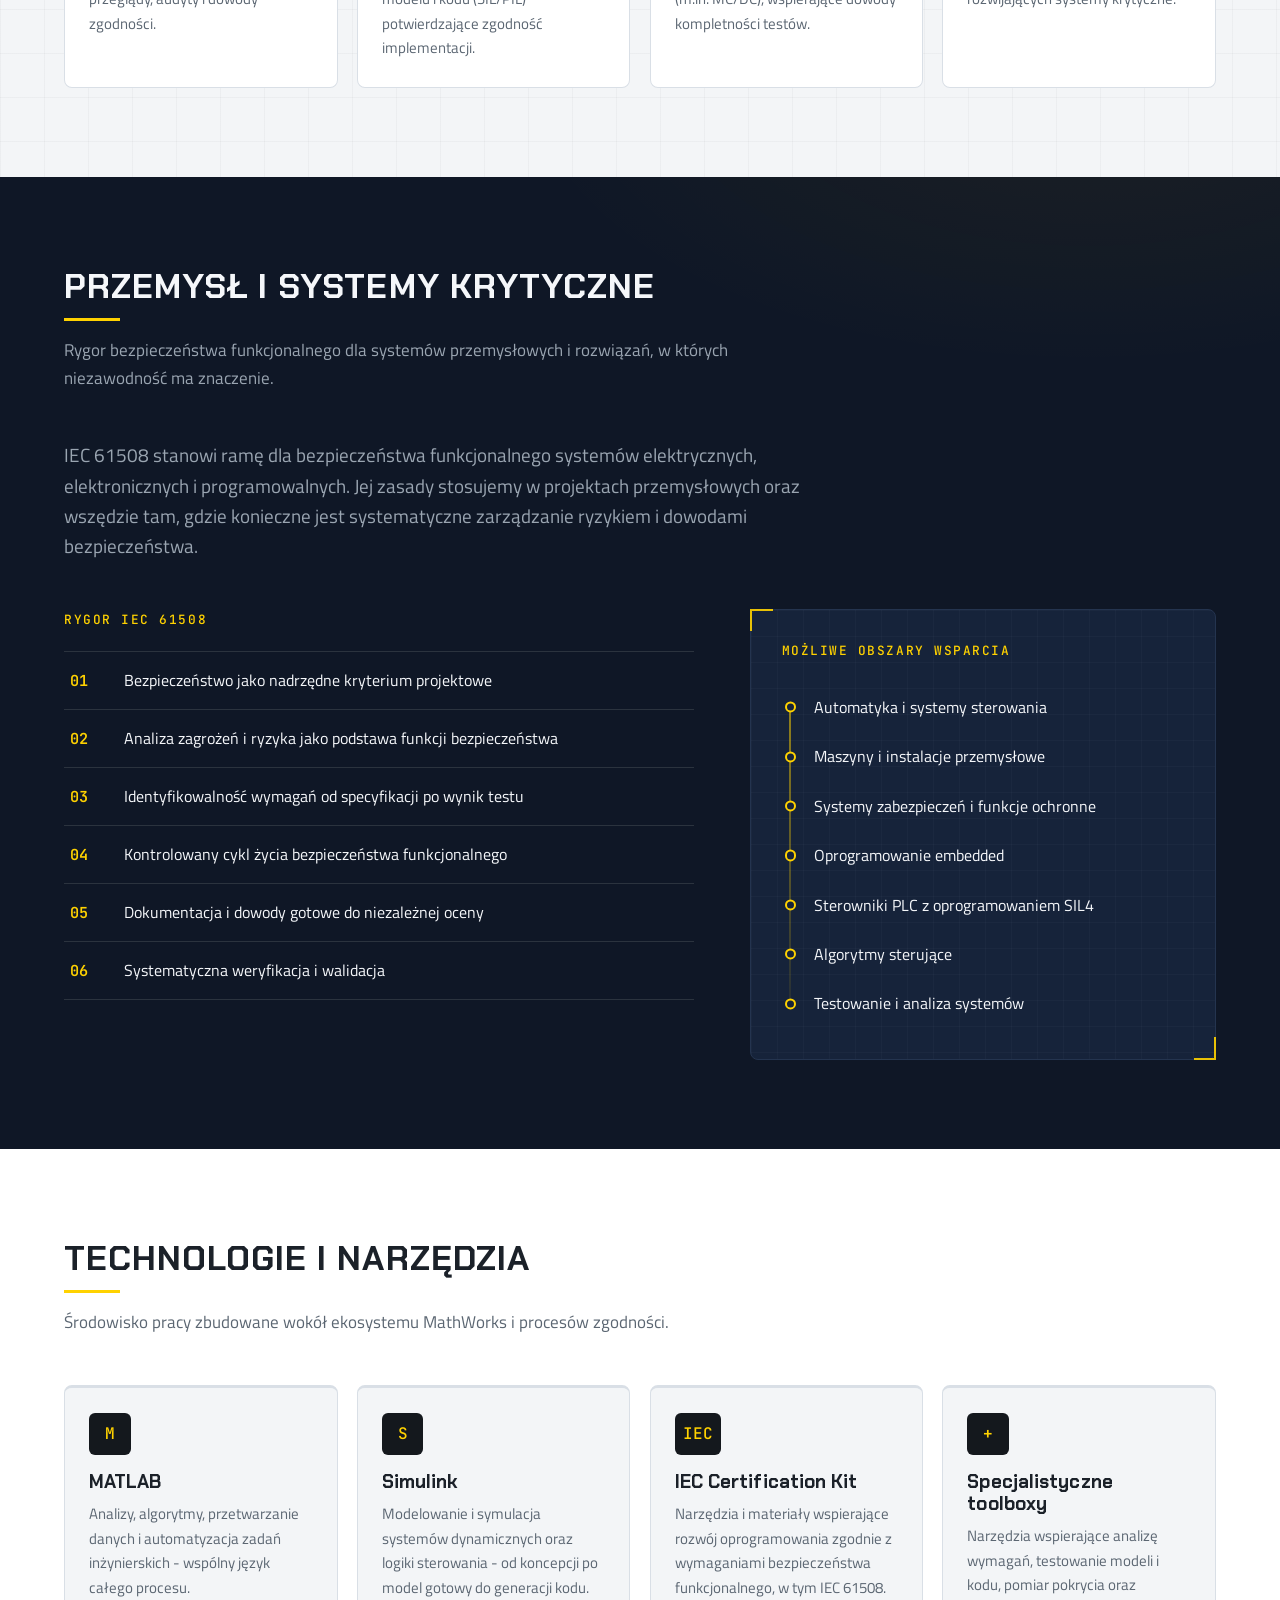
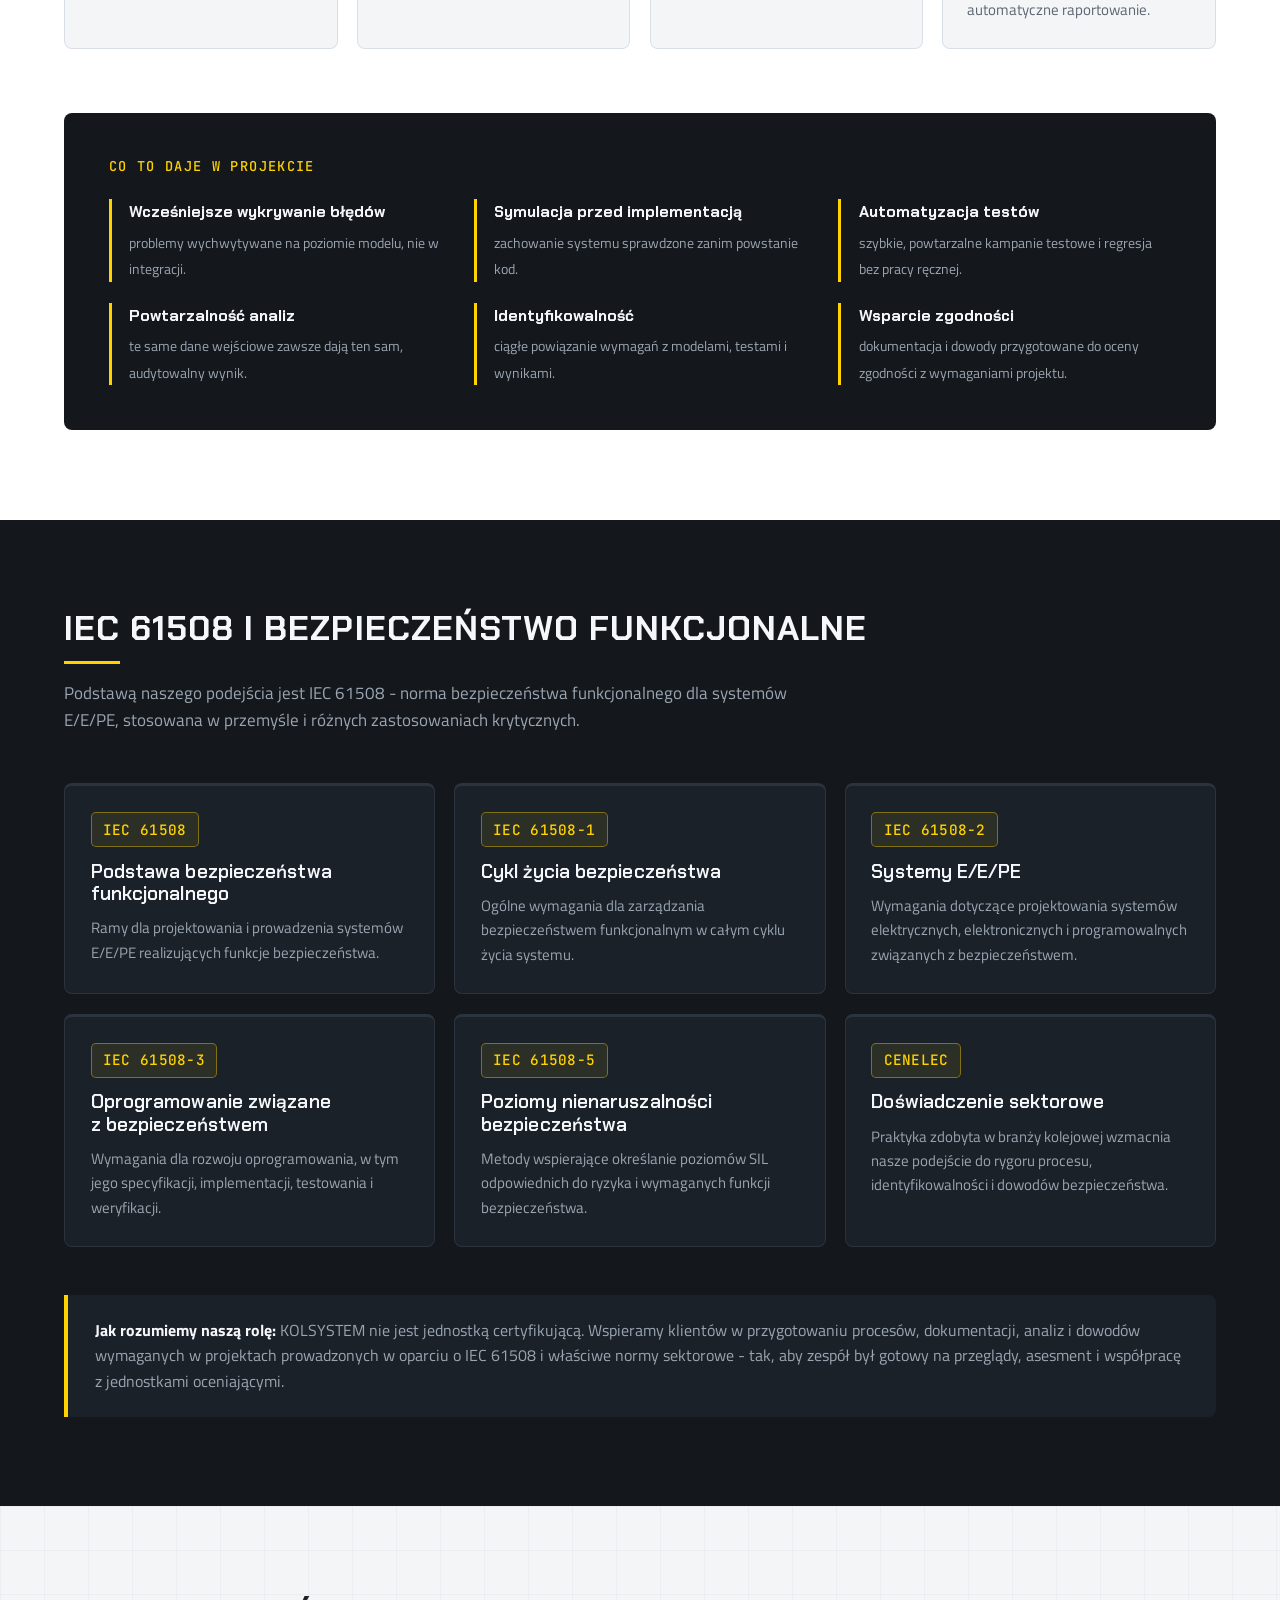
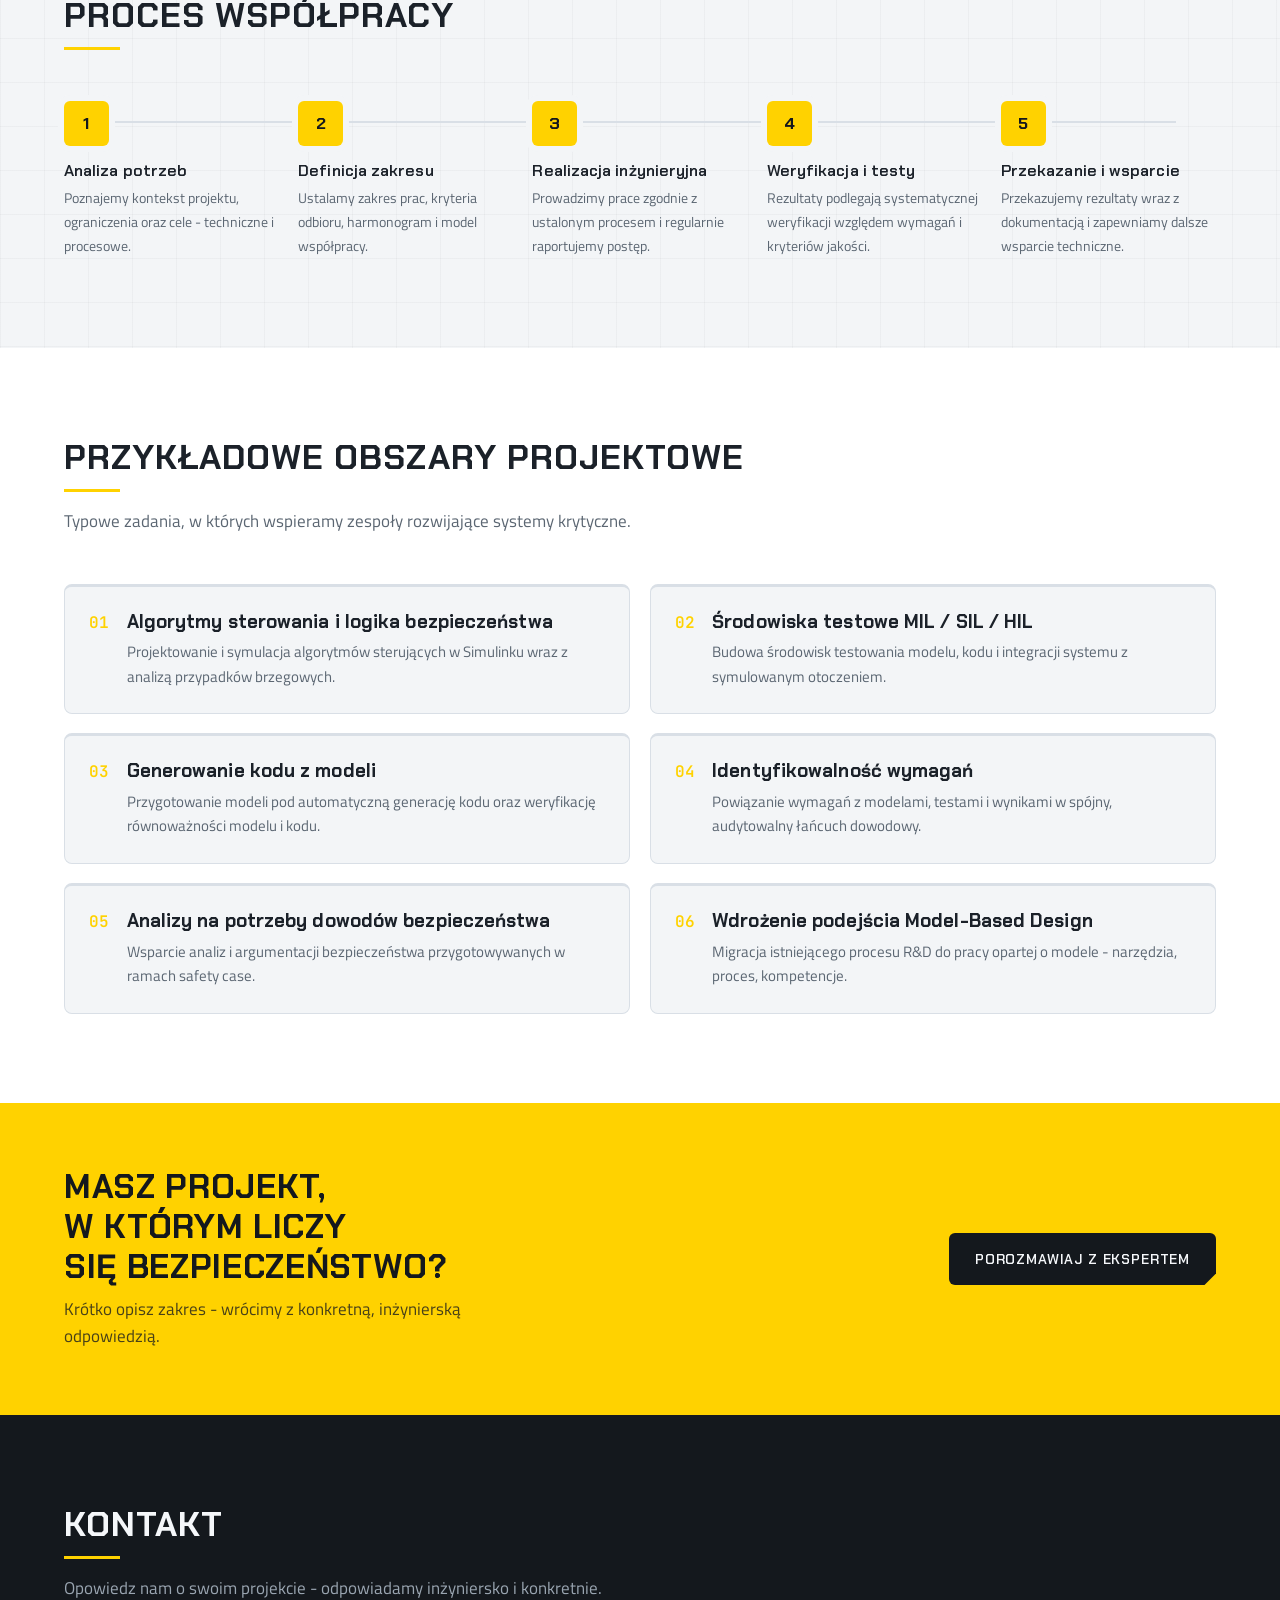
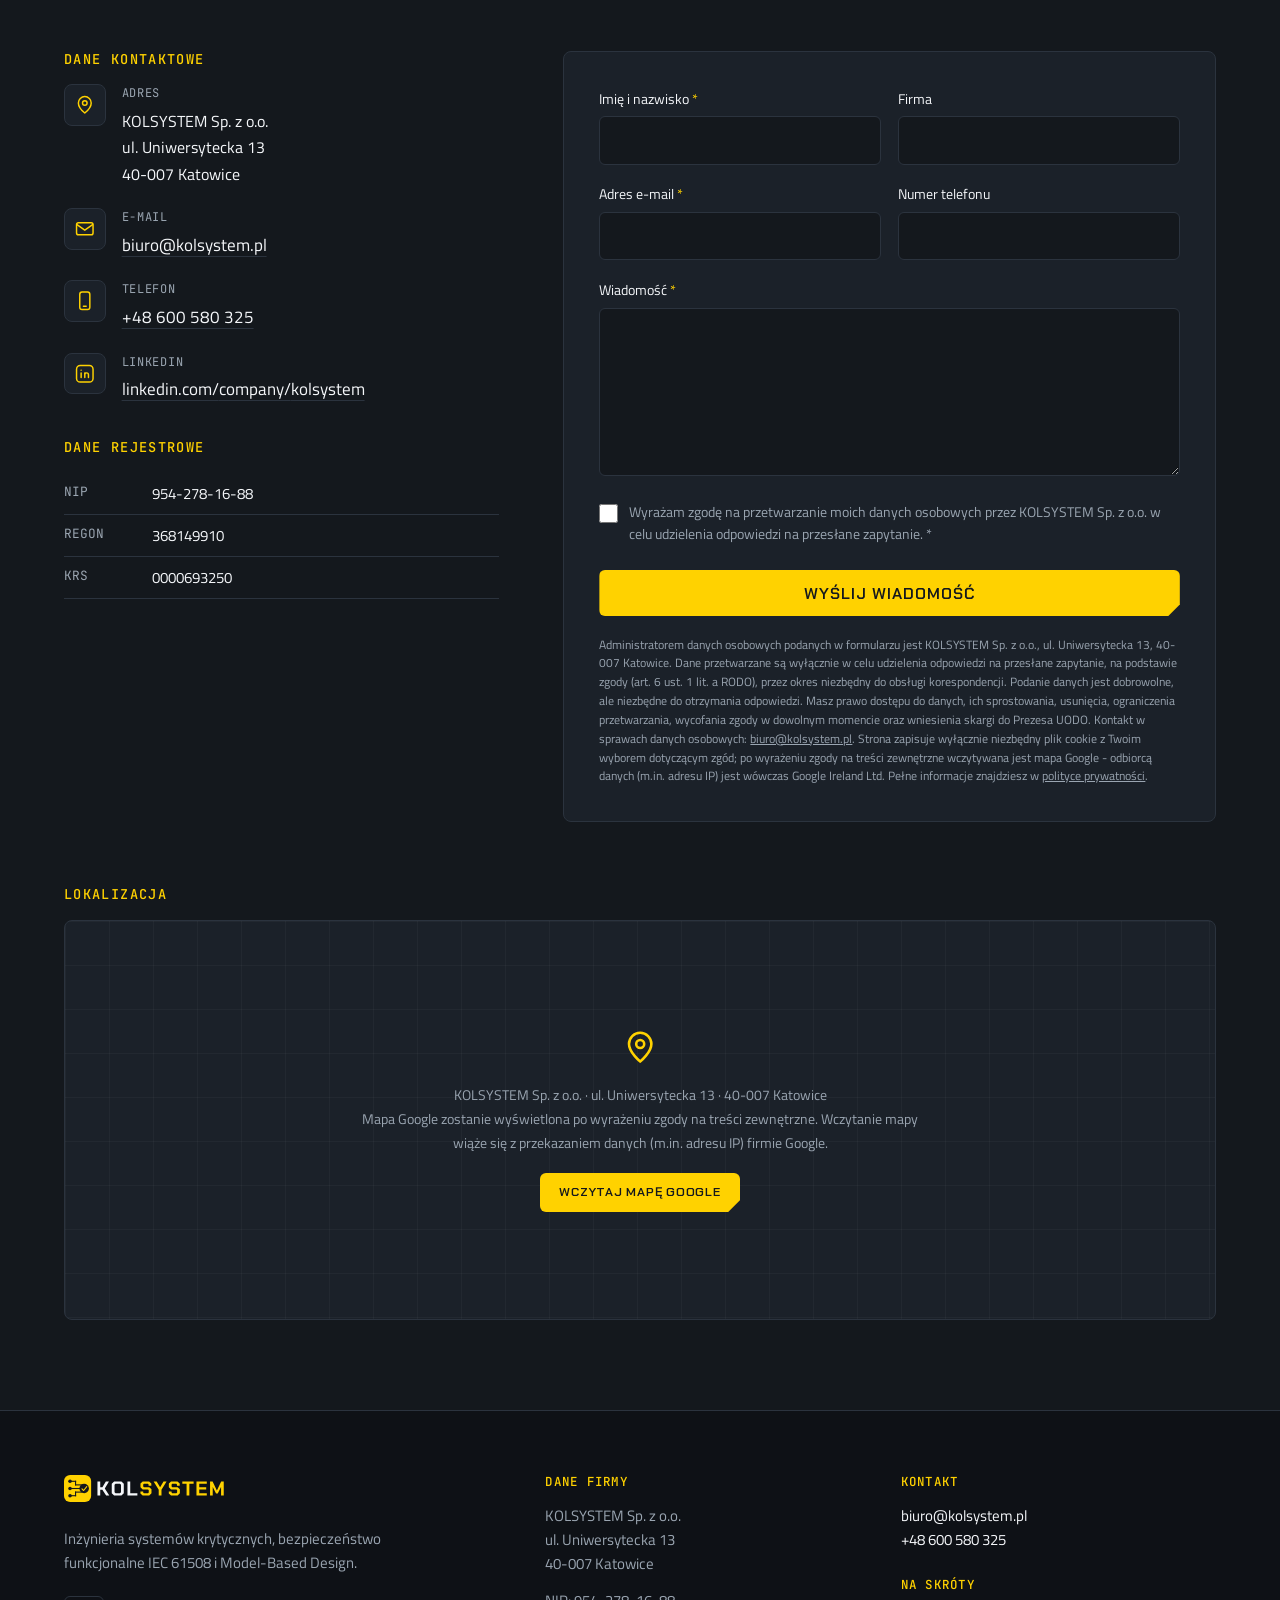
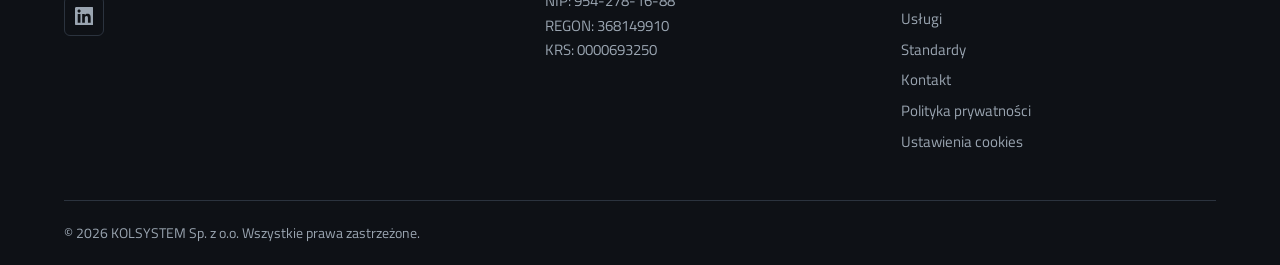
==== commit 3a751bad: "dodanie linkedin" ====
--- a/index.html
+++ b/index.html
@@ -46,7 +46,8 @@
   <link rel="preload" href="assets/fonts/chakra-petch-700-latin.woff2" as="font" type="font/woff2" crossorigin>
   <link rel="preload" href="assets/fonts/chakra-petch-700-latin-ext.woff2" as="font" type="font/woff2" crossorigin>
 
-  <link rel="stylesheet" href="assets/css/style.css">
+  <!-- ?v= zmieniaj przy każdej zmianie CSS/JS - .htaccess cache'uje je na rok -->
+  <link rel="stylesheet" href="assets/css/style.css?v=2026-09-15">
 
   <!-- Dane strukturalne dla wyszukiwarek -->
   <script type="application/ld+json">
@@ -80,6 +81,7 @@
         },
         "areaServed": "PL",
         "hasMap": "https://maps.google.com/maps?q=ul.+Uniwersytecka+13,+40-007+Katowice",
+        "sameAs": ["https://www.linkedin.com/company/kolsystem/"],
         "knowsAbout": [
           "inżynieria systemów krytycznych",
           "bezpieczeństwo funkcjonalne",
@@ -161,6 +163,16 @@
           <li><a href="#proces">Proces</a></li>
           <li><a href="#obszary">Obszary</a></li>
           <li><a href="#kontakt" class="nav-cta">Kontakt</a></li>
+          <li class="nav-social">
+            <a href="https://www.linkedin.com/company/kolsystem/" target="_blank" rel="noopener">
+              <svg viewBox="0 0 24 24" aria-hidden="true" focusable="false">
+                <path
+                  d="M20.447 20.452h-3.554v-5.569c0-1.328-.027-3.037-1.852-3.037-1.853 0-2.136 1.445-2.136 2.939v5.667H9.351V9h3.414v1.561h.046c.477-.9 1.637-1.85 3.37-1.85 3.601 0 4.267 2.37 4.267 5.455v6.286zM5.337 7.433c-1.144 0-2.063-.926-2.063-2.065 0-1.138.92-2.063 2.063-2.063 1.14 0 2.064.925 2.064 2.063 0 1.139-.925 2.065-2.064 2.065zm1.782 13.019H3.555V9h3.564v11.452zM22.225 0H1.771C.792 0 0 .774 0 1.729v20.542C0 23.227.792 24 1.771 24h20.451C23.2 24 24 23.227 24 22.271V1.729C24 .774 23.2 0 22.222 0h.003z" />
+              </svg>
+              <span class="nav-social-label">LinkedIn</span>
+              <span class="sr-only">(otwiera się w nowej karcie)</span>
+            </a>
+          </li>
         </ul>
       </nav>
 
@@ -734,7 +746,7 @@
     <section class="cta-band" aria-label="Zaproszenie do współpracy">
       <div class="container cta-band-inner" data-reveal>
         <div class="cta-band-copy">
-          <h2 class="cta-band-title">Masz przemysłowy projekt, w którym liczy się bezpieczeństwo?</h2>
+          <h2 class="cta-band-title">Masz projekt, w którym liczy się bezpieczeństwo?</h2>
           <p class="cta-band-text">Krótko opisz zakres - wrócimy z&nbsp;konkretną, inżynierską odpowiedzią.</p>
         </div>
         <a href="#kontakt" class="btn cta-band-btn">Porozmawiaj z ekspertem</a>
@@ -754,16 +766,37 @@
             <h3>Dane kontaktowe</h3>
             <ul class="contact-list">
               <li>
+                <svg class="contact-icon" viewBox="0 0 24 24" aria-hidden="true" focusable="false">
+                  <path d="M12 21s-7-5.75-7-11a7 7 0 1 1 14 0c0 5.25-7 11-7 11z" />
+                  <circle cx="12" cy="10" r="2.5" />
+                </svg>
                 <span class="contact-label">Adres</span>
                 <address>KOLSYSTEM Sp. z o.o.<br>ul. Uniwersytecka 13<br>40-007 Katowice</address>
               </li>
               <li>
+                <svg class="contact-icon" viewBox="0 0 24 24" aria-hidden="true" focusable="false">
+                  <rect x="3" y="5.5" width="18" height="13" rx="2" />
+                  <path d="m3.5 7.5 8.5 6 8.5-6" />
+                </svg>
                 <span class="contact-label">E-mail</span>
                 <a href="mailto:biuro@kolsystem.pl">biuro@kolsystem.pl</a>
               </li>
               <li>
+                <svg class="contact-icon" viewBox="0 0 24 24" aria-hidden="true" focusable="false">
+                  <rect x="6.5" y="2.5" width="11" height="19" rx="2.5" />
+                  <path d="M10.5 18h3" />
+                </svg>
                 <span class="contact-label">Telefon</span>
                 <a href="tel:+48600580325">+48 600 580 325</a>
+              </li>
+              <li>
+                <svg class="contact-icon" viewBox="0 0 24 24" aria-hidden="true" focusable="false">
+                  <rect x="3" y="3" width="18" height="18" rx="4" />
+                  <path d="M8 11v5M8 8v.01M12 16v-5M16 16v-3a2 2 0 1 0-4 0" />
+                </svg>
+                <span class="contact-label">LinkedIn</span>
+                <a href="https://www.linkedin.com/company/kolsystem/" target="_blank"
+                  rel="noopener">linkedin.com/<wbr>company/<wbr>kolsystem<span class="sr-only"> (otwiera się w nowej karcie)</span></a>
               </li>
             </ul>
 
@@ -893,6 +926,17 @@
           <img class="logo-image" src="assets/brand/logo-horizontal-primary.svg" width="4510" height="760" alt="">
         </a>
         <p>Inżynieria systemów krytycznych, bezpieczeństwo funkcjonalne IEC 61508 i Model-Based Design.</p>
+        <ul class="footer-social">
+          <li>
+            <a href="https://www.linkedin.com/company/kolsystem/" target="_blank" rel="noopener"
+              aria-label="KOLSYSTEM na LinkedIn (otwiera się w nowej karcie)">
+              <svg viewBox="0 0 24 24" aria-hidden="true" focusable="false">
+                <path
+                  d="M20.447 20.452h-3.554v-5.569c0-1.328-.027-3.037-1.852-3.037-1.853 0-2.136 1.445-2.136 2.939v5.667H9.351V9h3.414v1.561h.046c.477-.9 1.637-1.85 3.37-1.85 3.601 0 4.267 2.37 4.267 5.455v6.286zM5.337 7.433c-1.144 0-2.063-.926-2.063-2.065 0-1.138.92-2.063 2.063-2.063 1.14 0 2.064.925 2.064 2.063 0 1.139-.925 2.065-2.064 2.065zm1.782 13.019H3.555V9h3.564v11.452zM22.225 0H1.771C.792 0 0 .774 0 1.729v20.542C0 23.227.792 24 1.771 24h20.451C23.2 24 24 23.227 24 22.271V1.729C24 .774 23.2 0 22.222 0h.003z" />
+              </svg>
+            </a>
+          </li>
+        </ul>
       </div>
 
       <div class="footer-col">
@@ -954,7 +998,7 @@
     </svg>
   </button>
 
-  <script src="assets/js/script.js" defer></script>
+  <script src="assets/js/script.js?v=2026-09-15" defer></script>
 </body>
 
 </html>
--- a/assets/css/style.css
+++ b/assets/css/style.css
@@ -248,6 +248,18 @@
   transition: top 0.2s ease;
 }
 .skip-link:focus { top: 0; }
+
+/* Tekst tylko dla czytników ekranu */
+.sr-only {
+  position: absolute;
+  width: 1px;
+  height: 1px;
+  margin: -1px;
+  overflow: hidden;
+  clip: rect(0 0 0 0);
+  white-space: nowrap;
+  border: 0;
+}
 
 /* ---------- 2. Typografia ---------- */
 
@@ -424,7 +436,7 @@
   display: flex;
   align-items: center;
   justify-content: space-between;
-  gap: 1.5rem;
+  gap: 1rem;
 }
 
 /* Logo */
@@ -441,7 +453,9 @@
   flex: 0 0 auto;
 }
 
-/* W nagłówku logotyp większy niż w stopce */
+/* W nagłówku logotyp większy niż w stopce; nie może się ściskać,
+   gdy brakuje miejsca na nawigację. */
+.site-header .logo { flex-shrink: 0; }
 .site-header .logo-image { height: 2.25rem; }
 
 /* Nawigacja desktop */
@@ -459,6 +473,7 @@
   font-weight: 500;
   text-transform: uppercase;
   letter-spacing: 0.05em;
+  white-space: nowrap;
   color: var(--muted-d);
   text-decoration: none;
   border-radius: 5px;
@@ -481,6 +496,54 @@
 .site-nav a.nav-cta:focus-visible {
   background: var(--yellow);
   color: var(--on-yellow);
+}
+
+/* LinkedIn: na desktopie sama ikona za separatorem,
+   w menu mobilnym pełny wiersz z podpisem. */
+.nav-social {
+  display: flex;
+  align-items: center;
+  margin-left: 0.5rem;
+}
+
+.nav-social::before {
+  content: "";
+  width: 1px;
+  height: 1.3rem;
+  margin-right: 0.45rem;
+  background: var(--border-d);
+}
+
+.site-nav .nav-social a {
+  display: flex;
+  align-items: center;
+  gap: 0.6rem;
+  padding: 0.45rem;
+}
+
+.nav-social svg {
+  flex: 0 0 auto;
+  width: 1.05rem;
+  height: 1.05rem;
+  fill: currentColor;
+}
+
+/* Pełna nawigacja na węższych laptopach - ciaśniejsze odstępy między pozycjami */
+@media (min-width: 68.0625rem) and (max-width: 75rem) {
+  .site-nav ul { gap: 0.125rem; }
+  .site-nav a { padding-inline: 0.5rem; }
+}
+
+@media (min-width: 68.0625rem) {
+  .nav-social-label {
+    position: absolute;
+    width: 1px;
+    height: 1px;
+    margin: -1px;
+    overflow: hidden;
+    clip: rect(0 0 0 0);
+    white-space: nowrap;
+  }
 }
 
 /* Przełącznik języka */
@@ -1320,22 +1383,54 @@
   margin-bottom: 0.25rem;
 }
 
+/* Podkreślenie jako text-decoration, żeby przy złamaniu adresu
+   biegło pod każdą linią tekstu, a nie pod całym blokiem. */
 .contact-list a {
   color: var(--white);
   font-size: 1.05rem;
   font-weight: 500;
-  text-decoration: none;
-  border-bottom: 1px solid var(--border-d);
-  transition: color 0.15s ease, border-color 0.15s ease;
+  text-decoration: underline 1px var(--border-d);
+  text-underline-offset: 0.3em;
+  transition: color 0.15s ease, text-decoration-color 0.15s ease;
 }
 
 .contact-list a:hover,
 .contact-list a:focus-visible {
   color: var(--yellow);
-  border-bottom-color: var(--yellow);
+  text-decoration-color: var(--yellow);
 }
 
 .contact-list address { color: var(--white); }
+
+/* Ikony przy danych kontaktowych - ciemny wariant ikon z kart usług */
+.contact-list li {
+  display: grid;
+  grid-template-columns: 2.6rem minmax(0, 1fr);
+  column-gap: 1rem;
+  align-items: start;
+}
+
+.contact-list li > :not(.contact-icon) { grid-column: 2; }
+.contact-list li > a { justify-self: start; }
+
+.contact-icon {
+  grid-row: 1 / span 2;
+  width: 2.6rem;
+  height: 2.6rem;
+  padding: 0.55rem;
+  background: var(--anthracite);
+  border: 1px solid var(--border-d);
+  border-radius: 8px;
+  fill: none;
+  stroke: var(--yellow);
+  stroke-width: 1.6;
+  stroke-linecap: round;
+  stroke-linejoin: round;
+  transition: border-color 0.15s ease;
+}
+
+.contact-list li:has(a:hover) .contact-icon,
+.contact-list li:has(a:focus-visible) .contact-icon { border-color: var(--yellow); }
 
 .reg-list div {
   display: grid;
@@ -1549,6 +1644,35 @@
   margin-top: 1.1rem;
   font-size: 0.92rem;
   max-width: 20rem;
+}
+
+.footer-social {
+  display: flex;
+  gap: 0.6rem;
+  margin-top: 1.3rem;
+}
+
+.footer-social a {
+  display: grid;
+  place-items: center;
+  width: 2.5rem;
+  height: 2.5rem;
+  border: 1px solid var(--border-d);
+  border-radius: 6px;
+  color: var(--muted-d);
+  transition: color 0.15s ease, border-color 0.15s ease;
+}
+
+.footer-social a:hover,
+.footer-social a:focus-visible {
+  color: var(--white);
+  border-color: var(--yellow);
+}
+
+.footer-social svg {
+  width: 1.15rem;
+  height: 1.15rem;
+  fill: currentColor;
 }
 
 .footer-col h3 {
@@ -1772,7 +1896,9 @@
   .standards-grid { grid-template-columns: repeat(2, minmax(0, 1fr)); }
 }
 
-@media (max-width: 56rem) {
+/* Menu rozwijane włącza się, zanim pełna nawigacja przestanie mieścić się
+   obok logo (8 pozycji + LinkedIn + przełącznik języka). */
+@media (max-width: 68rem) {
   /* Nawigacja mobilna */
   .nav-toggle { display: inline-flex; }
 
@@ -1796,8 +1922,12 @@
   }
 
   .site-nav.is-open {
-    max-height: 30rem;
+    max-height: 40rem;
+    max-height: min(40rem, calc(100dvh - var(--header-h)));
+    overflow-y: auto;
     visibility: visible;
+    /* widoczność od razu - inaczej skrypt nie przeniesie fokusu do menu */
+    transition: max-height 0.3s ease, visibility 0s;
   }
 
   .site-nav ul {
@@ -1819,6 +1949,16 @@
     border: 1.5px solid var(--yellow);
     border-radius: 6px;
     text-align: center;
+  }
+
+  .nav-social { margin: 0.35rem 0 0; }
+  .nav-social::before { display: none; }
+
+  .site-nav .nav-social a {
+    flex: 1;
+    justify-content: center;
+    padding: 0.85rem 0.5rem;
+    border-bottom: 0;
   }
 }
 
@@ -1831,8 +1971,30 @@
   .cards-grid,
   .tech-grid,
   .value-grid { grid-template-columns: 1fr; }
-  /* Na bardzo wąskich ekranach zmniejszamy logo, aby zmieściło się obok menu. */
-  .site-header .logo-image { height: 1.95rem; }
+  /* Telefon: logo wypełnia miejsce obok przełącznika i przycisku menu
+     (skaluje się proporcjonalnie, nigdy nie jest ściskane). */
+  .header-inner { gap: 0.6rem; }
+  .site-header .logo { flex: 0 1 11rem; min-width: 0; }
+  .site-header .logo-image { width: 100%; height: auto; }
+  .lang-switch, .nav-toggle { flex-shrink: 0; }
+  .lang-switch a { padding: 0.35rem 0.45rem; }
+
+  /* Sam symbol menu - podpis zostaje dla czytników ekranu */
+  .nav-toggle {
+    justify-content: center;
+    width: 2.25rem;
+    height: 2.25rem;
+    padding: 0;
+  }
+  .nav-toggle-label {
+    position: absolute;
+    width: 1px;
+    height: 1px;
+    margin: -1px;
+    overflow: hidden;
+    clip: rect(0 0 0 0);
+    white-space: nowrap;
+  }
   .footer-grid { grid-template-columns: 1fr; gap: 2rem; }
   .hero-actions .btn { width: 100%; text-align: center; }
   .cta-band-btn { width: 100%; text-align: center; }
